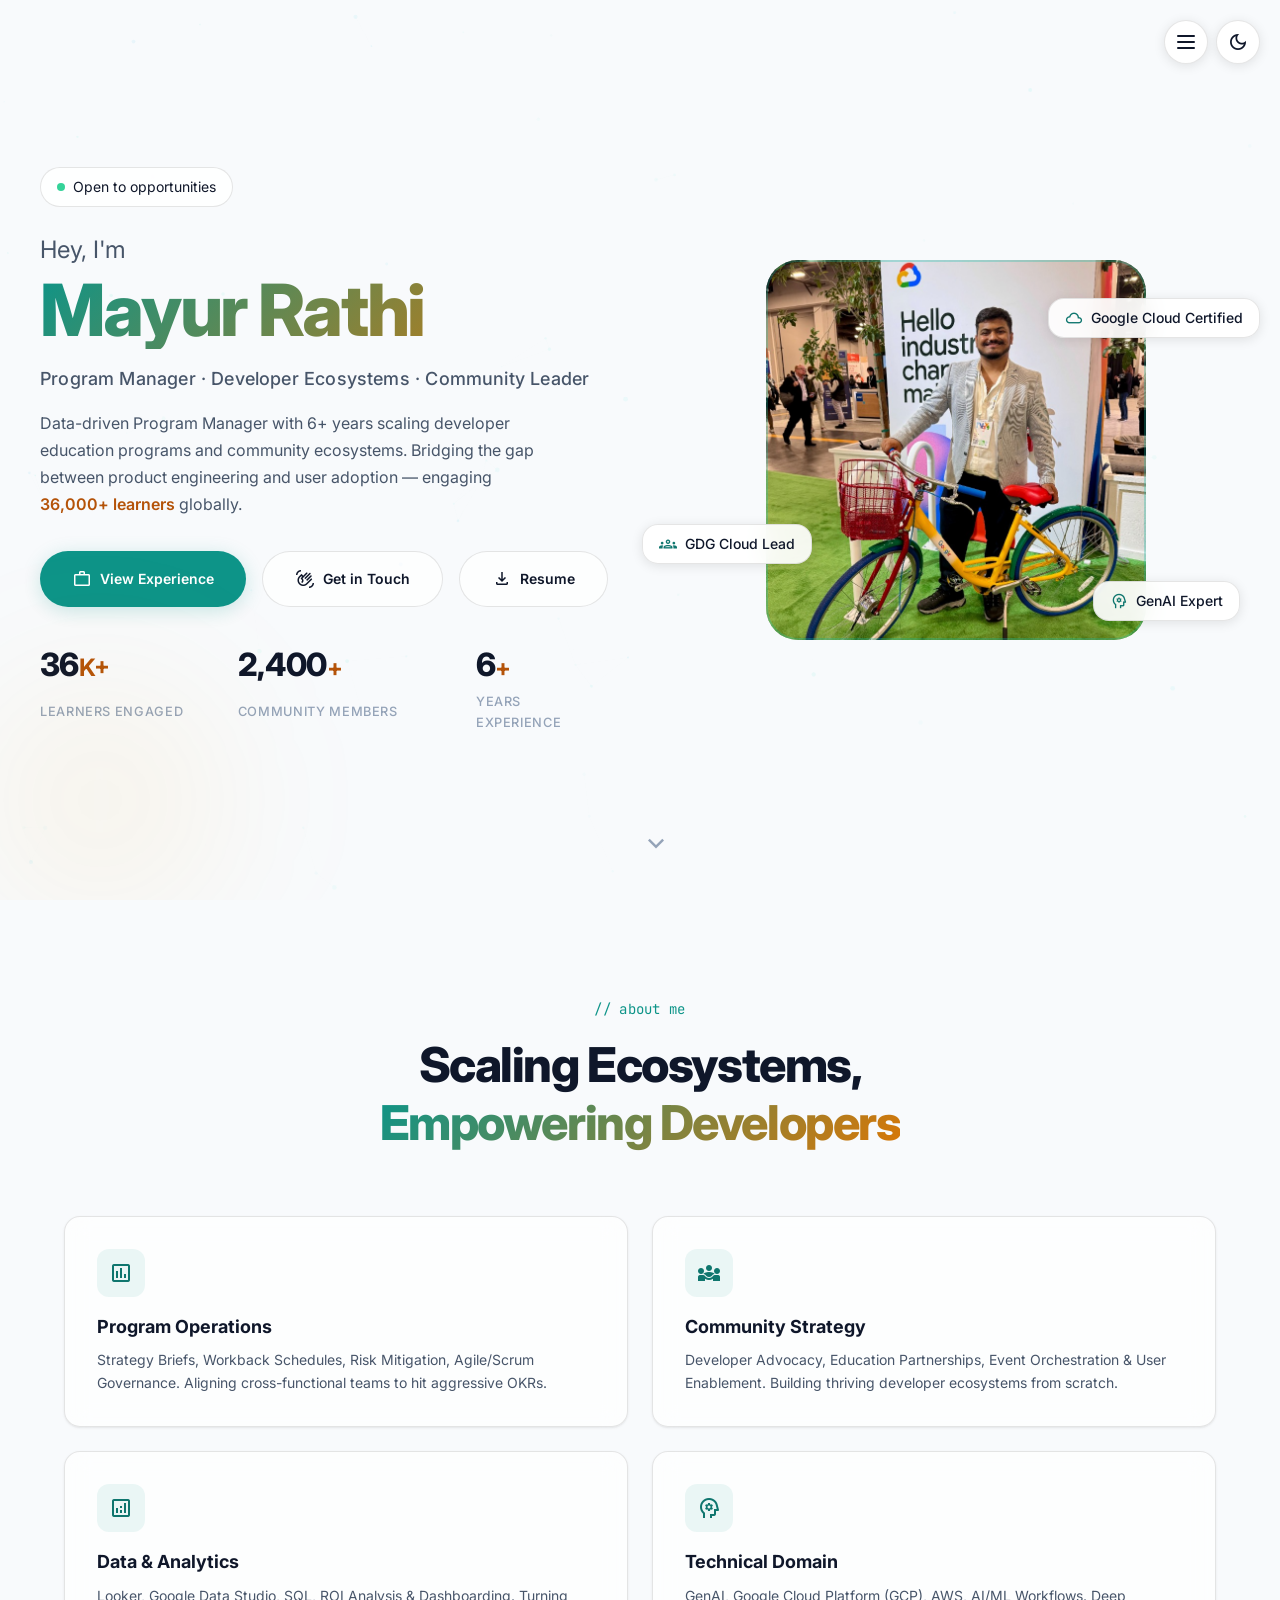
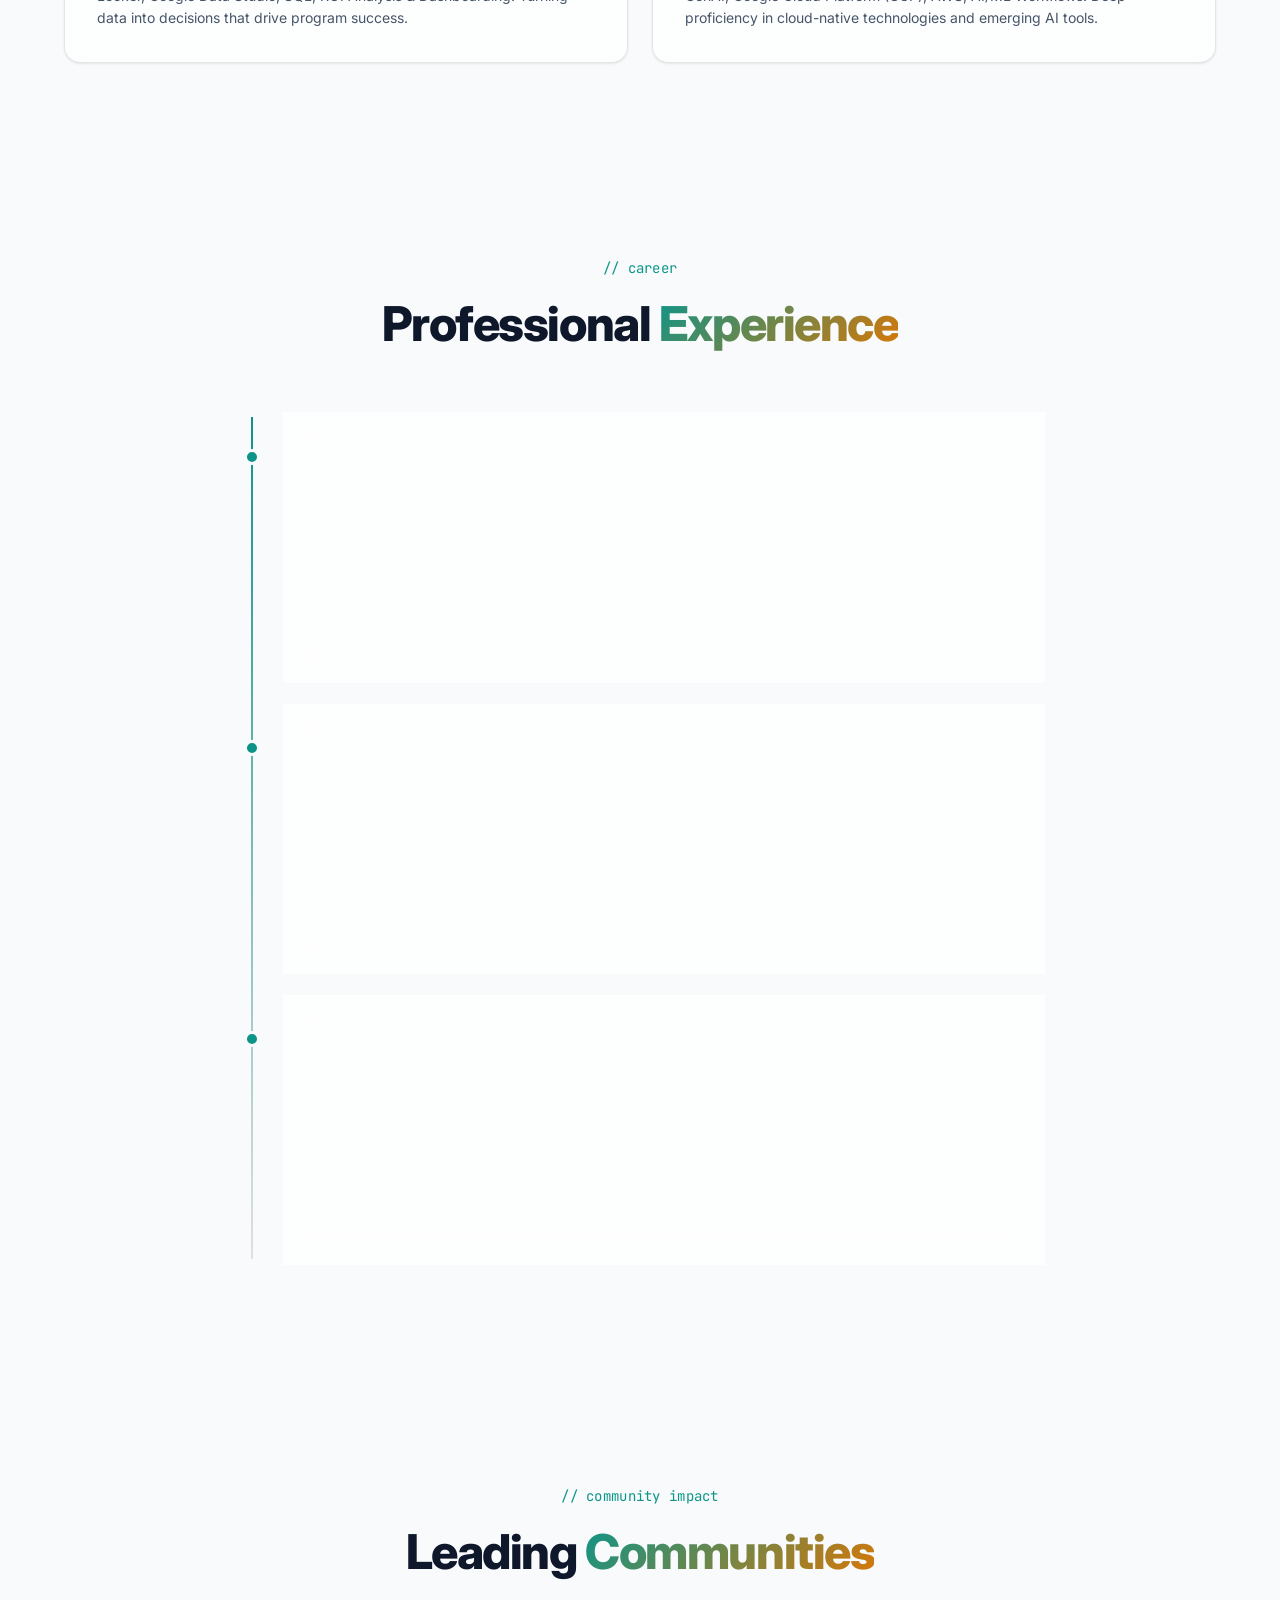
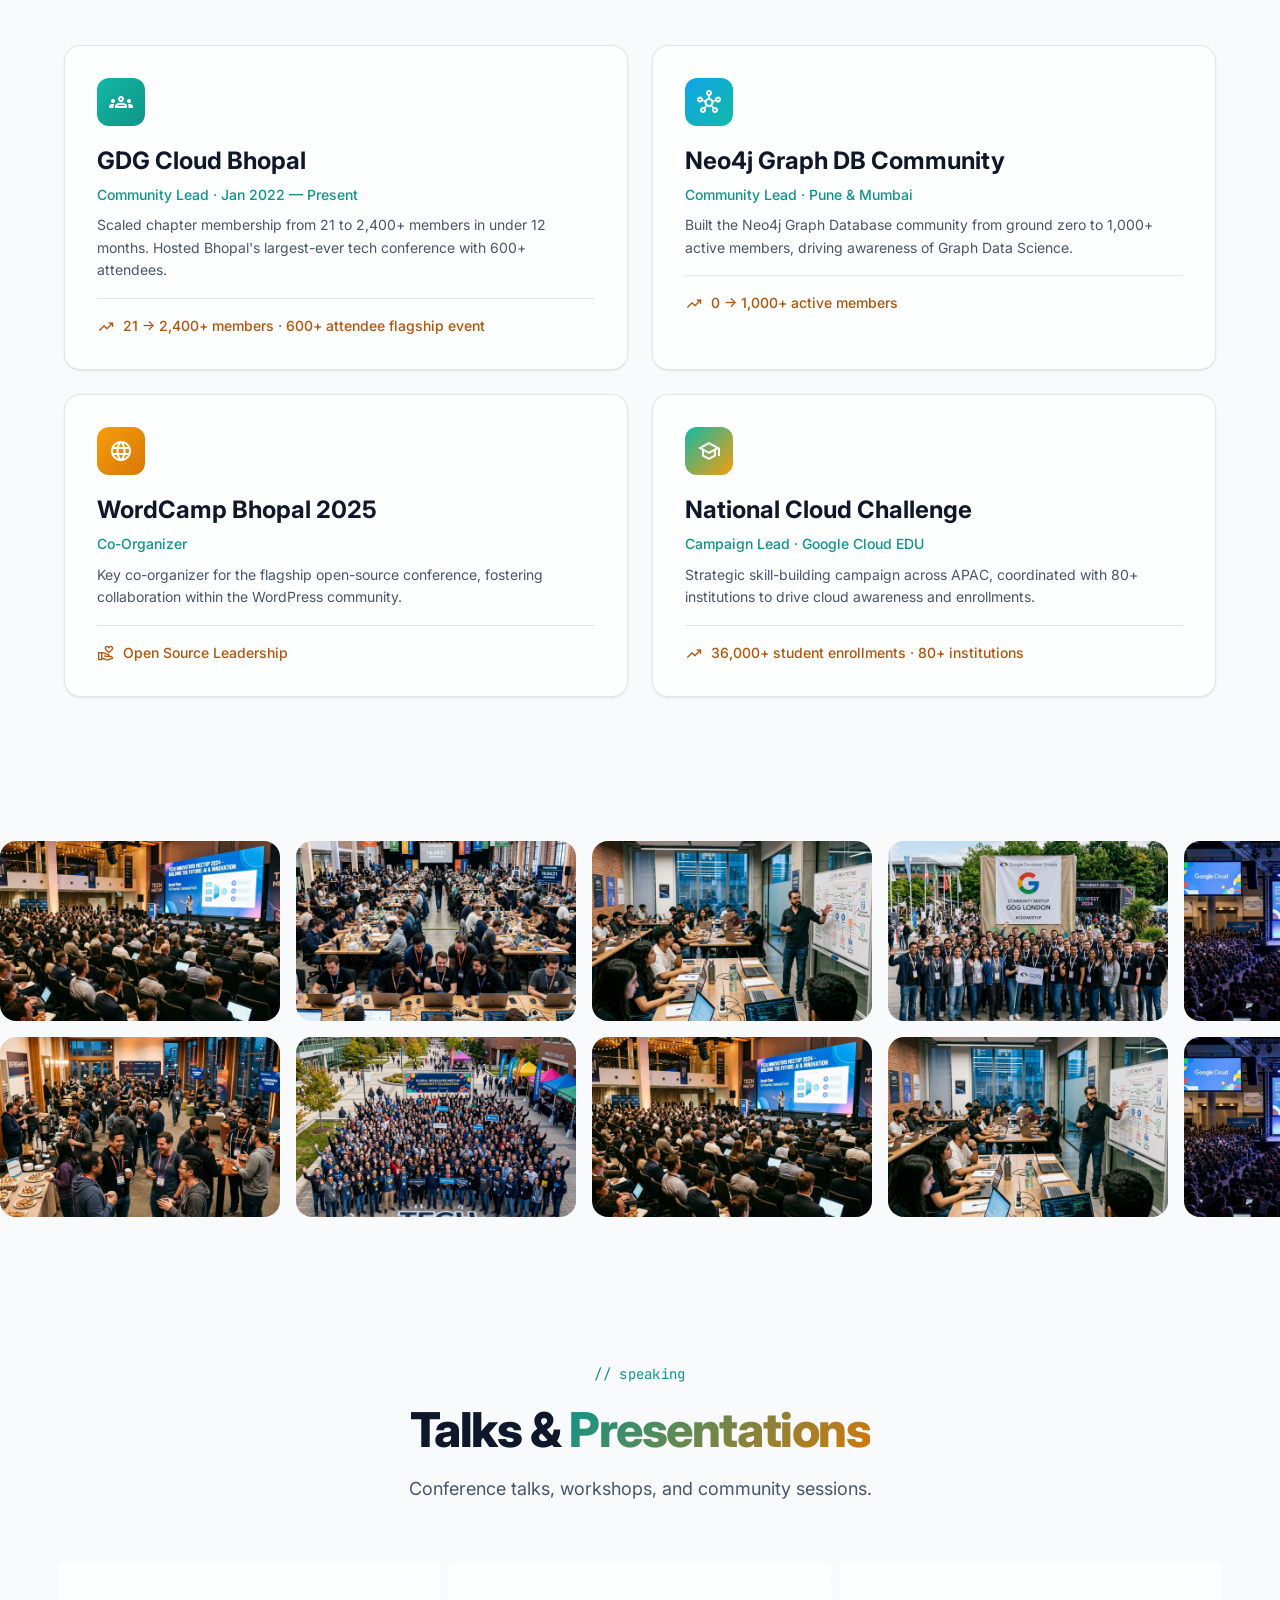
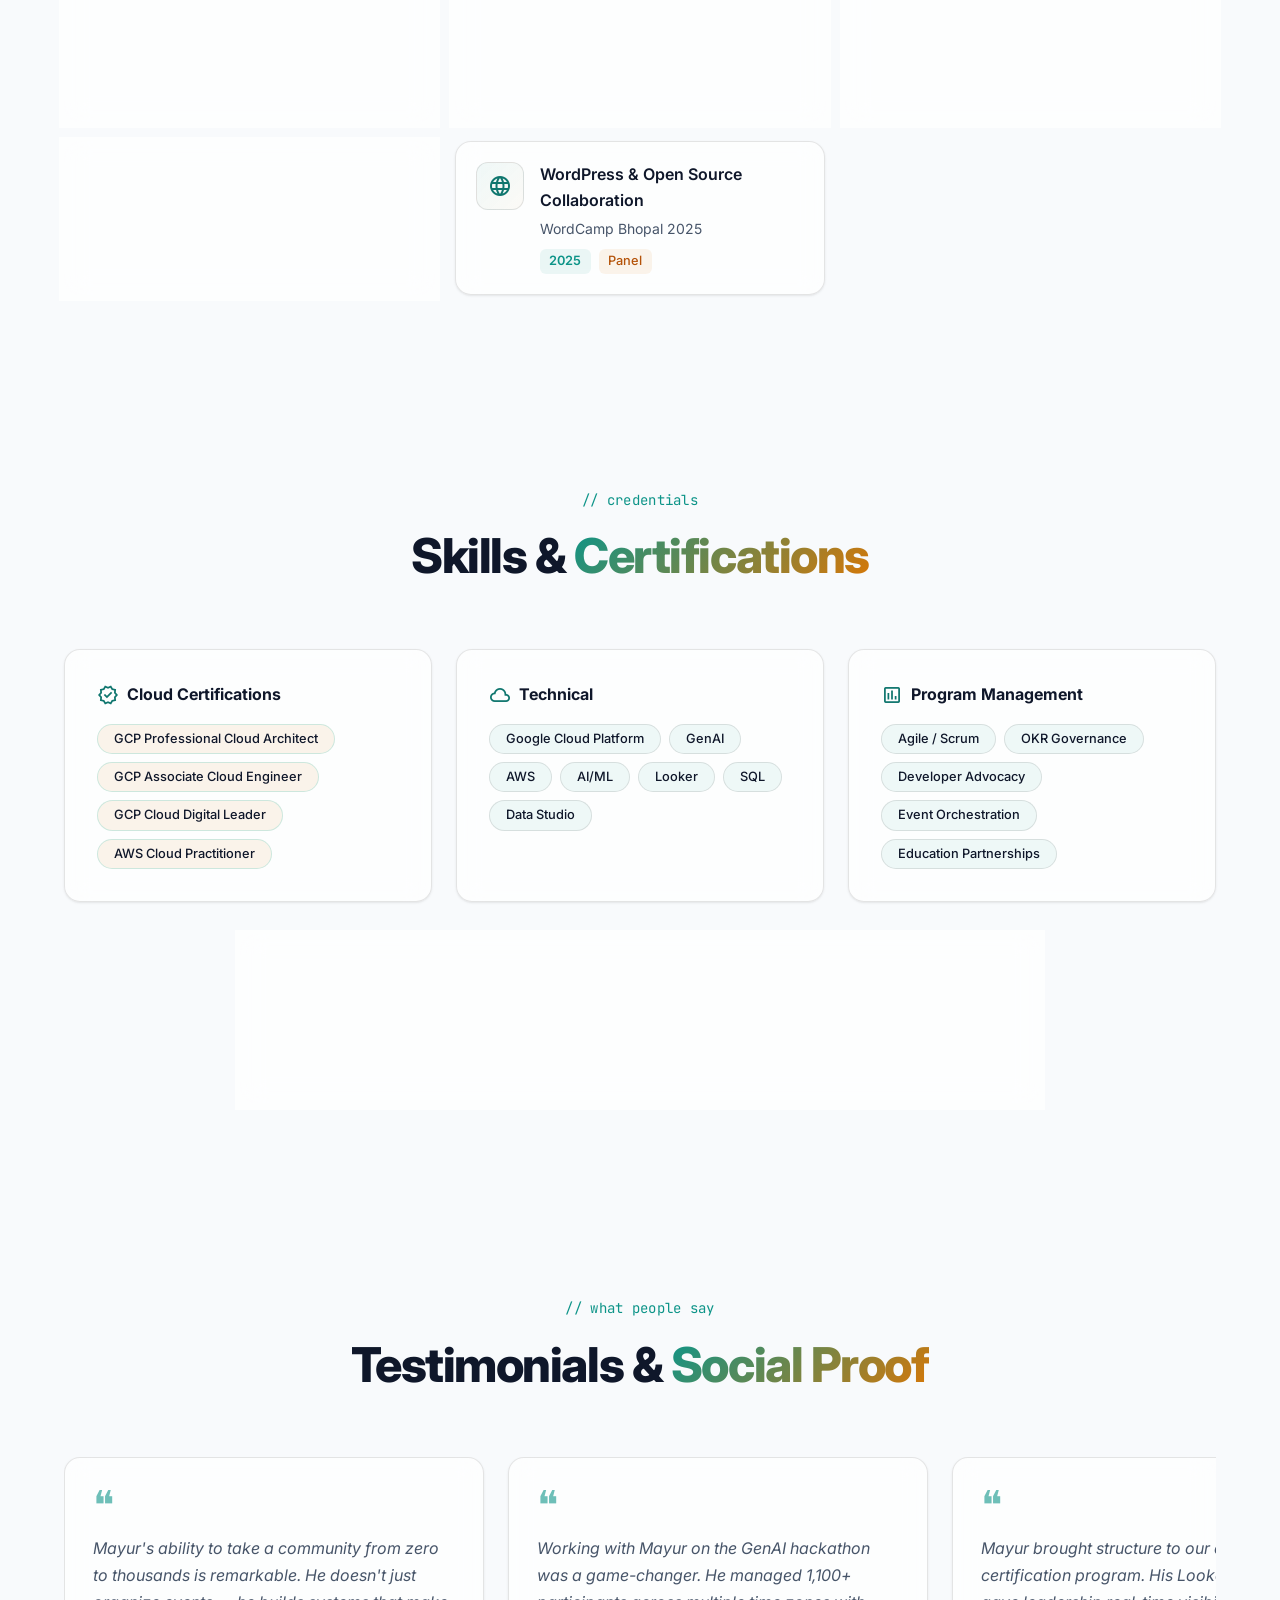
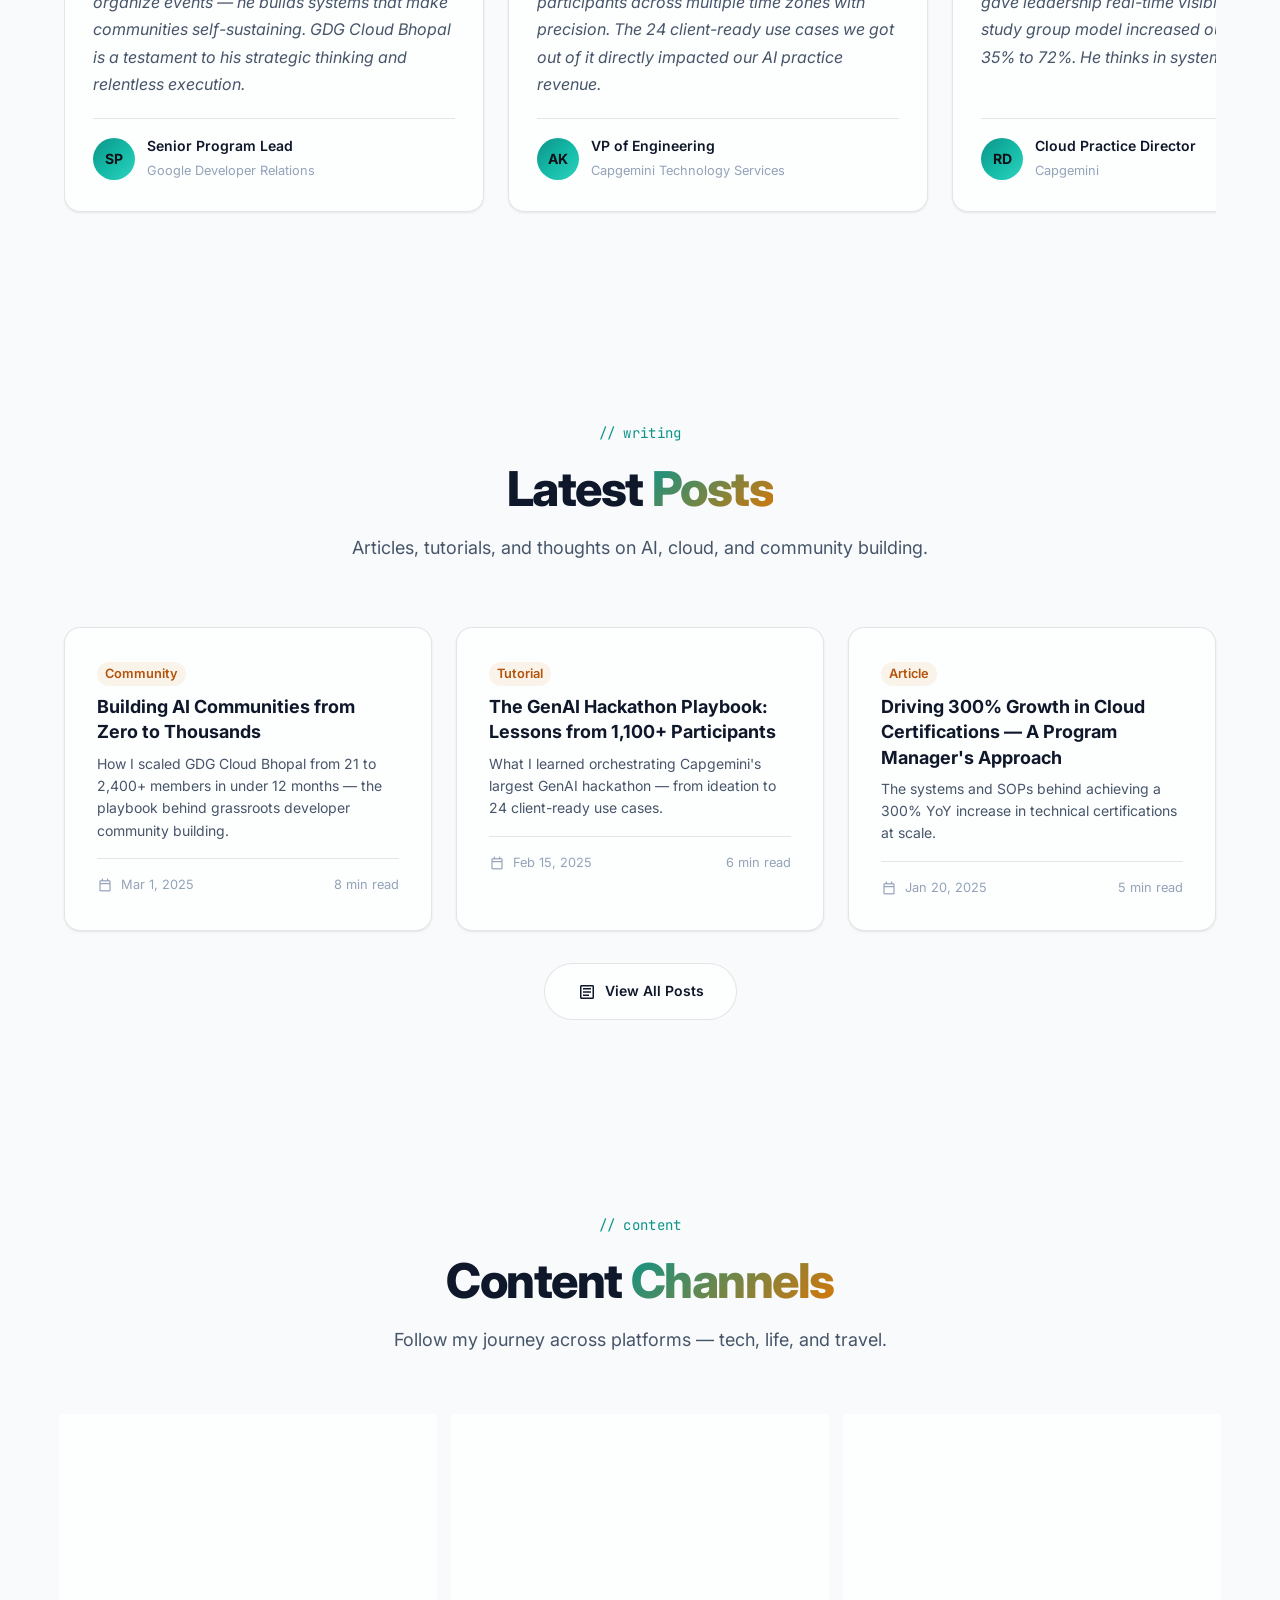
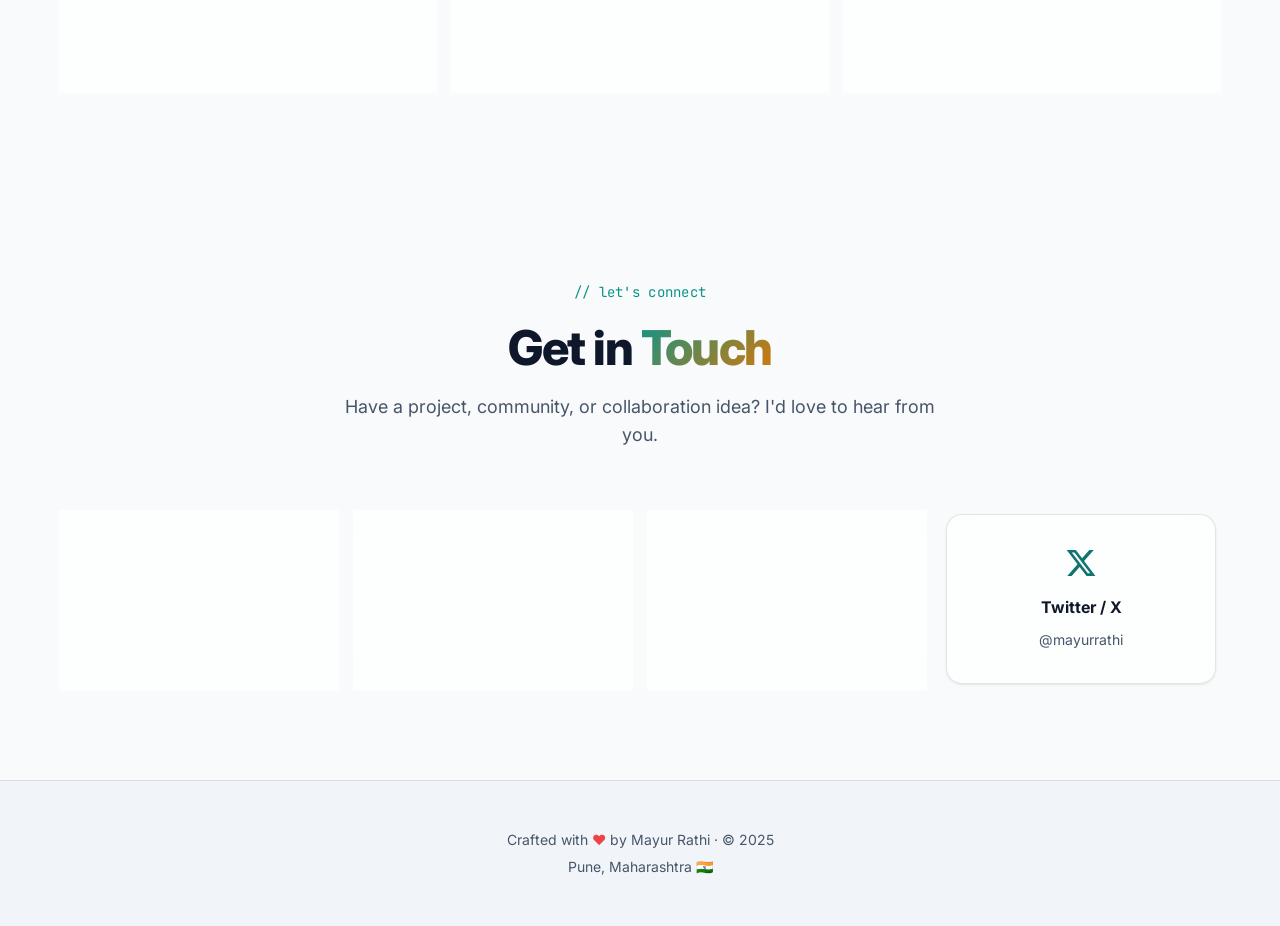
==== index.html @ 338884a5 "feat: Design audit — trim content, add image ribbon, simplify skills - Experience: verbose bullet li" ====
<!DOCTYPE html>
<html lang="en">

<head>
    <meta charset="UTF-8" />
    <meta name="viewport" content="width=device-width, initial-scale=1.0, viewport-fit=cover" />
    <title>Mayur Rathi — Program Manager · Developer Ecosystems · Community Leader</title>
    <meta name="description"
        content="Mayur Rathi — Program Manager with 6+ years scaling developer education programs & community ecosystems. 36,000+ learners engaged globally." />
    <meta name="author" content="Mayur Rathi" />

    <!-- Open Graph -->
    <meta property="og:type" content="website" />
    <meta property="og:title" content="Mayur Rathi — Program Manager · Developer Ecosystems · Community Leader" />
    <meta property="og:description"
        content="Data-driven Program Manager scaling developer education programs & community ecosystems. 36K+ learners engaged globally." />
    <meta property="og:image" content="https://mayur.bhopal.dev/assets/hero.jpg" />
    <meta property="og:url" content="https://mayur.bhopal.dev/" />

    <!-- Twitter Card -->
    <meta name="twitter:card" content="summary_large_image" />
    <meta name="twitter:title" content="Mayur Rathi — Program Manager · Community Leader" />
    <meta name="twitter:description"
        content="Scaling developer education programs & community ecosystems. 36K+ learners engaged globally." />
    <meta name="twitter:image" content="https://mayur.bhopal.dev/assets/hero.jpg" />

    <!-- PWA -->
    <meta name="theme-color" content="#14b8a6" />
    <meta name="mobile-web-app-capable" content="yes" />
    <meta name="apple-mobile-web-app-capable" content="yes" />
    <meta name="apple-mobile-web-app-status-bar-style" content="black-translucent" />

    <!-- Fonts -->
    <link rel="preconnect" href="https://fonts.googleapis.com" />
    <link rel="preconnect" href="https://fonts.gstatic.com" crossorigin />
    <link
        href="https://fonts.googleapis.com/css2?family=Inter:wght@300;400;500;600;700;800;900&family=JetBrains+Mono:wght@400;500&display=swap"
        rel="stylesheet" />
    <link href="https://fonts.googleapis.com/css2?family=Material+Symbols+Outlined:wght@400&display=swap"
        rel="stylesheet" />

    <link rel="icon" type="image/png" href="assets/favicon.png" />
    <link rel="apple-touch-icon" href="assets/favicon.png" />
    <link rel="stylesheet" href="styles.css" />
    <link rel="canonical" href="https://mayur.bhopal.dev/" />
    <meta name="last-modified" content="2025-03-05" />

    <!-- Structured Data: Person (Enhanced for E-E-A-T) -->
    <script type="application/ld+json">
    {
      "@context": "https://schema.org",
      "@type": "Person",
      "name": "Mayur Rathi",
      "url": "https://mayur.bhopal.dev",
      "image": "https://mayur.bhopal.dev/assets/hero.jpg",
      "email": "mayurrathicloud@gmail.com",
      "telephone": "+91-9669443169",
      "jobTitle": "AI Community Engineer",
      "description": "Data-driven Program Manager with over 6 years of experience scaling developer education programs and community ecosystems. Expert in Google Cloud Platform, GenAI technologies, and community building. Engaged 36,000+ learners globally.",
      "address": {
        "@type": "PostalAddress",
        "addressLocality": "Pune",
        "addressRegion": "Maharashtra",
        "addressCountry": "IN"
      },
      "worksFor": {
        "@type": "Organization",
        "name": "Quantiphi",
        "url": "https://quantiphi.com"
      },
      "alumniOf": [
        {
          "@type": "Organization",
          "name": "Capgemini"
        },
        {
          "@type": "Organization",
          "name": "Tudip Technologies"
        },
        {
          "@type": "EducationalOrganization",
          "name": "Rajiv Gandhi Proudyogiki Vishwavidyalaya"
        }
      ],
      "hasCredential": [
        {
          "@type": "EducationalOccupationalCredential",
          "name": "Google Cloud Professional Cloud Architect",
          "credentialCategory": "certification"
        },
        {
          "@type": "EducationalOccupationalCredential",
          "name": "Google Cloud Associate Cloud Engineer",
          "credentialCategory": "certification"
        },
        {
          "@type": "EducationalOccupationalCredential",
          "name": "Google Cloud Cloud Digital Leader",
          "credentialCategory": "certification"
        }
      ],
      "sameAs": [
        "https://github.com/mayurrathi",
        "https://linkedin.com/in/mayurrathi26",
        "https://twitter.com/mayurrathi",
        "https://www.instagram.com/mayur_lyf/",
        "https://www.youtube.com/@Mayur_LYF",
        "https://www.youtube.com/@techfiltered",
        "https://www.youtube.com/@Befikarraahi",
        "https://www.instagram.com/befikarraahi/"
      ],
      "knowsAbout": [
        "Program Management",
        "Developer Ecosystems",
        "Google Cloud Platform",
        "Generative AI",
        "Community Building",
        "Looker",
        "Cloud Certifications",
        "Neo4j",
        "Event Orchestration"
      ]
    }
    </script>

    <!-- Structured Data: WebSite with SearchAction -->
    <script type="application/ld+json">
    {
      "@context": "https://schema.org",
      "@type": "WebSite",
      "name": "Mayur Rathi — Portfolio & Blog",
      "url": "https://mayur.bhopal.dev",
      "description": "Portfolio and blog of Mayur Rathi, a Program Manager specializing in developer ecosystems, cloud certifications, and community building.",
      "author": {
        "@type": "Person",
        "name": "Mayur Rathi"
      },
      "potentialAction": {
        "@type": "SearchAction",
        "target": "https://mayur.bhopal.dev/blog/?q={search_term_string}",
        "query-input": "required name=search_term_string"
      }
    }
    </script>

    <!-- Structured Data: FAQPage targeting People Also Ask -->
    <script type="application/ld+json">
    {
      "@context": "https://schema.org",
      "@type": "FAQPage",
      "mainEntity": [
        {
          "@type": "Question",
          "name": "Who is Mayur Rathi?",
          "acceptedAnswer": {
            "@type": "Answer",
            "text": "Mayur Rathi is a Program Manager and AI Community Engineer based in Pune, India, with over 6 years of experience scaling developer education programs and community ecosystems. He has engaged 36,000+ learners globally through initiatives at Quantiphi, Capgemini, and Tudip Technologies. He is Google Cloud certified and leads GDG Cloud Bhopal."
          }
        },
        {
          "@type": "Question",
          "name": "What is GDG Cloud Bhopal?",
          "acceptedAnswer": {
            "@type": "Answer",
            "text": "GDG Cloud Bhopal is a Google Developer Group chapter founded by Mayur Rathi in 2022 focused on cloud computing and AI technologies. Under his leadership, the community grew from 21 to over 2,400 members, hosting weekly workshops, monthly showcases, and quarterly conferences including a 600-person flagship tech event."
          }
        },
        {
          "@type": "Question",
          "name": "How to build a developer community from scratch?",
          "acceptedAnswer": {
            "@type": "Answer",
            "text": "To build a developer community from scratch: 1) Start with a clear mission and strategy document, not just events. 2) Build a content ladder with foundation workshops, advanced showcases, and flagship events. 3) Track return rate (not total signups) as your key metric. 4) Maintain a consistent weekly cadence to build habit and trust. 5) Empower members to become leaders and speakers. Mayur Rathi used this approach to grow GDG Cloud Bhopal from 21 to 2,400+ members."
          }
        },
        {
          "@type": "Question",
          "name": "What certifications does Mayur Rathi hold?",
          "acceptedAnswer": {
            "@type": "Answer",
            "text": "Mayur Rathi holds multiple Google Cloud certifications including Professional Cloud Architect, Associate Cloud Engineer, and Cloud Digital Leader. He also holds certifications in Looker, Google Data Studio, and has completed specialized programs in Generative AI and Prompt Engineering."
          }
        },
        {
          "@type": "Question",
          "name": "How to scale cloud certification programs at enterprise level?",
          "acceptedAnswer": {
            "@type": "Answer",
            "text": "To scale enterprise cloud certifications: 1) Create standardized study plans with weekly milestones for each certification path. 2) Build real-time tracking dashboards with Looker for leadership visibility. 3) Tie certifications to project staffing and career incentives. 4) Launch peer-led community prep sessions instead of top-down training. Mayur Rathi used this system at Capgemini to achieve 300% YoY growth in certifications, improving completion rates from 35% to 72%."
          }
        }
      ]
    }
    </script>

    <!-- Noscript fallback for bots that cannot execute JavaScript -->
    <noscript>
        <style>
            .noscript-content {
                padding: 40px 20px;
                max-width: 800px;
                margin: 0 auto;
                font-family: system-ui, sans-serif;
                color: #e2e8f0;
                background: #0d1117;
            }
        </style>
        <div class="noscript-content">
            <h1>Mayur Rathi — Program Manager · Developer Ecosystems · Community Leader</h1>
            <p>Data-driven Program Manager with over 6 years of experience scaling developer education programs and
                community ecosystems. Expert in bridging the gap between product engineering and user adoption,
                delivering initiatives that engaged 36,000+ learners globally. Currently working as AI Community
                Engineer at Quantiphi.</p>
            <h2>Experience</h2>
            <p>AI Community Engineer at Quantiphi (2025–Present). Previously: Program Manager at Capgemini (2021–2024)
                driving cloud certification programs with 300% YoY growth. EDU Lead at Tudip Technologies (2019–2021)
                managing Google Cloud education programs across APAC.</p>
            <h2>Community Leadership</h2>
            <p>Founded GDG Cloud Bhopal in 2022, growing the chapter from 21 to 2,400+ members. Organized a 600-person
                flagship tech conference. Built Neo4j Graph Database communities in Pune and Mumbai with 1,000+ members.
                Orchestrated a GenAI hackathon at Capgemini with 1,100+ participants producing 24 client-ready use
                cases.</p>
            <h2>Certifications</h2>
            <p>Google Cloud Professional Cloud Architect, Associate Cloud Engineer, Cloud Digital Leader. Specialized in
                Looker, Data Studio, and Generative AI.</p>
            <h2>Contact</h2>
            <p>Email: mayurrathicloud@gmail.com | LinkedIn: linkedin.com/in/mayurrathi26 | GitHub: github.com/mayurrathi
            </p>
        </div>
    </noscript>
</head>

<body>
    <!-- Dark/Light Mode Toggle -->
    <button class="theme-toggle" id="theme-toggle" title="Toggle dark/light mode" aria-label="Toggle theme">
        <span class="material-symbols-outlined" id="theme-icon">light_mode</span>
    </button>

    <!-- Animated Background Canvas -->
    <canvas id="bg-canvas"></canvas>

    <!-- Hamburger Menu Button (floating, top-right) -->
    <button class="hamburger" id="hamburger" aria-label="Open menu">
        <span></span>
        <span></span>
        <span></span>
    </button>

    <!-- Overlay Menu -->
    <div class="overlay-menu" id="overlay-menu">
        <div class="overlay-menu-inner">
            <a href="#about" class="overlay-link">About</a>
            <a href="#experience" class="overlay-link">Experience</a>
            <a href="#community" class="overlay-link">Community</a>
            <a href="#talks" class="overlay-link">Talks</a>
            <a href="#skills" class="overlay-link">Skills</a>
            <a href="#channels" class="overlay-link">Channels</a>
            <a href="blog/" class="overlay-link">Blog</a>
            <a href="#contact" class="overlay-link overlay-cta">Contact</a>
        </div>
    </div>

    <!-- Floating Navigation (appears on scroll) -->
    <nav class="floating-nav" id="floating-nav">
        <div class="nav-inner">
            <a href="#hero" class="nav-link active" data-section="hero">
                <span class="material-symbols-outlined">home</span>
                <span class="nav-label">Home</span>
            </a>
            <a href="#about" class="nav-link" data-section="about">
                <span class="material-symbols-outlined">person</span>
                <span class="nav-label">About</span>
            </a>
            <a href="#experience" class="nav-link" data-section="experience">
                <span class="material-symbols-outlined">work</span>
                <span class="nav-label">Experience</span>
            </a>
            <a href="#community" class="nav-link" data-section="community">
                <span class="material-symbols-outlined">groups</span>
                <span class="nav-label">Community</span>
            </a>
            <a href="#talks" class="nav-link" data-section="talks">
                <span class="material-symbols-outlined">mic</span>
                <span class="nav-label">Talks</span>
            </a>
            <a href="#skills" class="nav-link" data-section="skills">
                <span class="material-symbols-outlined">code</span>
                <span class="nav-label">Skills</span>
            </a>
            <a href="#channels" class="nav-link" data-section="channels">
                <span class="material-symbols-outlined">play_circle</span>
                <span class="nav-label">Channels</span>
            </a>
            <a href="#contact" class="nav-link" data-section="contact">
                <span class="material-symbols-outlined">mail</span>
                <span class="nav-label">Contact</span>
            </a>
        </div>
    </nav>

    <main>
        <!-- ═══════════════ HERO SECTION ═══════════════ -->
        <section id="hero" class="hero-section">
            <div class="hero-content">
                <div class="hero-text">
                    <div class="hero-badge animate-in">
                        <span class="badge-dot"></span>
                        Open to opportunities
                    </div>
                    <h1 class="hero-title animate-in">
                        <span class="greeting">Hey, I'm</span>
                        <span class="name-gradient">Mayur Rathi</span>
                    </h1>
                    <p class="hero-subtitle animate-in">
                        Program Manager · Developer Ecosystems · Community Leader
                    </p>
                    <p class="hero-description animate-in">
                        Data-driven Program Manager with 6+ years scaling developer education programs and
                        community ecosystems. Bridging the gap between product engineering and user adoption —
                        engaging <strong>36,000+ learners</strong> globally.
                    </p>
                    <div class="hero-cta animate-in">
                        <a href="#experience" class="btn btn-primary">
                            <span class="material-symbols-outlined">work</span>
                            View Experience
                        </a>
                        <a href="#contact" class="btn btn-secondary">
                            <span class="material-symbols-outlined">waving_hand</span>
                            Get in Touch
                        </a>
                        <a href="assets/Mayur_Rathi_Resume.pdf" download class="btn btn-secondary" id="resume-download">
                            <span class="material-symbols-outlined">download</span>
                            Resume
                        </a>
                    </div>
                    <div class="hero-stats animate-in">
                        <div class="stat">
                            <span class="stat-number" data-count="36">0</span><span class="stat-suffix">K+</span>
                            <span class="stat-label">Learners Engaged</span>
                        </div>
                        <div class="stat">
                            <span class="stat-number" data-count="2400">0</span><span class="stat-suffix">+</span>
                            <span class="stat-label">Community Members</span>
                        </div>
                        <div class="stat">
                            <span class="stat-number" data-count="6">0</span><span class="stat-suffix">+</span>
                            <span class="stat-label">Years Experience</span>
                        </div>
                    </div>
                </div>
                <div class="hero-image animate-in">
                    <div class="image-wrapper">
                        <div class="image-glow"></div>
                        <img src="assets/hero.jpg" alt="Mayur Rathi at Google Cloud Next event" loading="eager" />
                        <div class="image-border"></div>
                    </div>
                    <div class="floating-card card-1">
                        <span class="material-symbols-outlined">cloud</span>
                        Google Cloud Certified
                    </div>
                    <div class="floating-card card-2">
                        <span class="material-symbols-outlined">groups</span>
                        GDG Cloud Lead
                    </div>
                    <div class="floating-card card-3">
                        <span class="material-symbols-outlined">psychology</span>
                        GenAI Expert
                    </div>
                </div>
            </div>
            <div class="scroll-indicator animate-in">
                <span class="material-symbols-outlined">expand_more</span>
            </div>
        </section>

        <!-- ═══════════════ ABOUT SECTION ═══════════════ -->
        <section id="about" class="section about-section">
            <div class="container">
                <div class="section-header">
                    <span class="section-tag">// about me</span>
                    <h2 class="section-title">Scaling Ecosystems,<br /><span class="highlight">Empowering
                            Developers</span></h2>
                </div>
                <div class="about-grid">
                    <div class="about-card glass-card animate-in">
                        <div class="about-icon">
                            <span class="material-symbols-outlined">assessment</span>
                        </div>
                        <h3>Program Operations</h3>
                        <p>Strategy Briefs, Workback Schedules, Risk Mitigation, Agile/Scrum Governance. Aligning
                            cross-functional teams to hit aggressive OKRs.</p>
                    </div>
                    <div class="about-card glass-card animate-in">
                        <div class="about-icon">
                            <span class="material-symbols-outlined">diversity_3</span>
                        </div>
                        <h3>Community Strategy</h3>
                        <p>Developer Advocacy, Education Partnerships, Event Orchestration & User Enablement. Building
                            thriving developer ecosystems from scratch.</p>
                    </div>
                    <div class="about-card glass-card animate-in">
                        <div class="about-icon">
                            <span class="material-symbols-outlined">analytics</span>
                        </div>
                        <h3>Data & Analytics</h3>
                        <p>Looker, Google Data Studio, SQL, ROI Analysis & Dashboarding. Turning data into decisions
                            that drive program success.</p>
                    </div>
                    <div class="about-card glass-card animate-in">
                        <div class="about-icon">
                            <span class="material-symbols-outlined">psychology</span>
                        </div>
                        <h3>Technical Domain</h3>
                        <p>GenAI, Google Cloud Platform (GCP), AWS, AI/ML Workflows. Deep proficiency in cloud-native
                            technologies and emerging AI tools.</p>
                    </div>
                </div>
            </div>
        </section>

        <!-- ═══════════════ EXPERIENCE SECTION ═══════════════ -->
        <section id="experience" class="section experience-section">
            <div class="container">
                <div class="section-header">
                    <span class="section-tag">// career</span>
                    <h2 class="section-title">Professional <span class="highlight">Experience</span></h2>
                </div>
                <div class="timeline">
                    <div class="timeline-item animate-in">
                        <div class="timeline-dot pulse"></div>
                        <div class="timeline-card glass-card">
                            <div class="timeline-date">Dec 2025 — Present</div>
                            <h3>AI Community Engineer</h3>
                            <h4 class="company">Quantiphi Analytics</h4>
                            <p class="timeline-summary">Designing AI community strategy and driving GenAI adoption
                                through technical workshops and developer enablement programs.</p>
                            <div class="timeline-tags">
                                <span>GenAI</span>
                                <span>Community</span>
                                <span>Strategy</span>
                            </div>
                        </div>
                    </div>
                    <div class="timeline-item animate-in">
                        <div class="timeline-dot"></div>
                        <div class="timeline-card glass-card">
                            <div class="timeline-date">Jul 2021 — Nov 2025</div>
                            <h3>Senior Certification & Community Program Manager</h3>
                            <h4 class="company">Capgemini Technology Services</h4>
                            <p class="timeline-summary">Led certification programs achieving <strong>300% YoY
                                    growth</strong>. Orchestrated a <strong>1,100+ participant</strong> GenAI hackathon
                                delivering 24 client-ready use cases. Revitalized a 3,000+ member developer community.
                            </p>
                            <div class="timeline-tags">
                                <span>Certifications</span>
                                <span>GenAI</span>
                                <span>Looker</span>
                                <span>Hackathons</span>
                            </div>
                        </div>
                    </div>
                    <div class="timeline-item animate-in">
                        <div class="timeline-dot"></div>
                        <div class="timeline-card glass-card">
                            <div class="timeline-date">Jul 2019 — Jul 2021</div>
                            <h3>Cloud Community Program Manager</h3>
                            <h4 class="company">Tudip Technologies (EDU Lead for Google Client)</h4>
                            <p class="timeline-summary">Launched National Cloud Challenge with <strong>36,000+
                                    enrollments</strong> across APAC. Trained 1,500+ students across 20+ campuses in
                                hands-on cloud programs.</p>
                            <div class="timeline-tags">
                                <span>Google Cloud</span>
                                <span>Education</span>
                                <span>APAC</span>
                            </div>
                        </div>
                    </div>
                </div>
            </div>
        </section>

        <!-- ═══════════════ COMMUNITY SECTION ═══════════════ -->
        <section id="community" class="section community-section">
            <div class="container">
                <div class="section-header">
                    <span class="section-tag">// community impact</span>
                    <h2 class="section-title">Leading <span class="highlight">Communities</span></h2>
                </div>
                <div class="projects-grid">
                    <div class="project-card glass-card animate-in" id="community-1">
                        <div class="project-header">
                            <div class="project-icon" style="background: linear-gradient(135deg, #14b8a6, #0d9488);">
                                <span class="material-symbols-outlined">groups</span>
                            </div>
                        </div>
                        <h3 class="project-title">GDG Cloud Bhopal</h3>
                        <h4 class="project-role">Community Lead · Jan 2022 — Present</h4>
                        <p class="project-desc">Scaled chapter membership from 21 to 2,400+ members in under 12 months.
                            Hosted Bhopal's largest-ever tech conference with 600+ attendees.</p>
                        <div class="project-impact">
                            <span class="material-symbols-outlined">trending_up</span>
                            21 → 2,400+ members · 600+ attendee flagship event
                        </div>
                    </div>

                    <div class="project-card glass-card animate-in" id="community-2">
                        <div class="project-header">
                            <div class="project-icon" style="background: linear-gradient(135deg, #0ea5e9, #14b8a6);">
                                <span class="material-symbols-outlined">hub</span>
                            </div>
                        </div>
                        <h3 class="project-title">Neo4j Graph DB Community</h3>
                        <h4 class="project-role">Community Lead · Pune & Mumbai</h4>
                        <p class="project-desc">Built the Neo4j Graph Database community from ground zero to 1,000+
                            active members, driving awareness of Graph Data Science.</p>
                        <div class="project-impact">
                            <span class="material-symbols-outlined">trending_up</span>
                            0 → 1,000+ active members
                        </div>
                    </div>

                    <div class="project-card glass-card animate-in" id="community-3">
                        <div class="project-header">
                            <div class="project-icon" style="background: linear-gradient(135deg, #f59e0b, #d97706);">
                                <span class="material-symbols-outlined">language</span>
                            </div>
                        </div>
                        <h3 class="project-title">WordCamp Bhopal 2025</h3>
                        <h4 class="project-role">Co-Organizer</h4>
                        <p class="project-desc">Key co-organizer for the flagship open-source conference, fostering
                            collaboration within the WordPress community.</p>
                        <div class="project-impact">
                            <span class="material-symbols-outlined">volunteer_activism</span>
                            Open Source Leadership
                        </div>
                    </div>

                    <div class="project-card glass-card animate-in" id="community-4">
                        <div class="project-header">
                            <div class="project-icon" style="background: linear-gradient(135deg, #14b8a6, #f59e0b);">
                                <span class="material-symbols-outlined">school</span>
                            </div>
                        </div>
                        <h3 class="project-title">National Cloud Challenge</h3>
                        <h4 class="project-role">Campaign Lead · Google Cloud EDU</h4>
                        <p class="project-desc">Strategic skill-building campaign across APAC, coordinated with 80+
                            institutions to drive cloud awareness and enrollments.</p>
                        <div class="project-impact">
                            <span class="material-symbols-outlined">trending_up</span>
                            36,000+ student enrollments · 80+ institutions
                        </div>
                    </div>
                </div>
            </div>
        </section>

        <!-- ═══════════════ IMAGE RIBBON ═══════════════ -->
        <div class="image-ribbon-section">
            <div class="ribbon-track">
                <div class="ribbon-row">
                    <div class="ribbon-img"><img src="assets/ribbon/ribbon-1.jpg" alt="Community event"
                            loading="lazy" /></div>
                    <div class="ribbon-img"><img src="assets/ribbon/ribbon-2.jpg" alt="Tech conference"
                            loading="lazy" /></div>
                    <div class="ribbon-img"><img src="assets/ribbon/ribbon-3.jpg" alt="Workshop session"
                            loading="lazy" /></div>
                    <div class="ribbon-img"><img src="assets/ribbon/ribbon-4.jpg" alt="GDG Cloud meetup"
                            loading="lazy" /></div>
                    <div class="ribbon-img"><img src="assets/ribbon/ribbon-5.jpg" alt="Hackathon" loading="lazy" />
                    </div>
                    <div class="ribbon-img"><img src="assets/ribbon/ribbon-6.jpg" alt="Speaker stage" loading="lazy" />
                    </div>
                    <!-- Duplicate for seamless loop -->
                    <div class="ribbon-img"><img src="assets/ribbon/ribbon-1.jpg" alt="Community event"
                            loading="lazy" /></div>
                    <div class="ribbon-img"><img src="assets/ribbon/ribbon-2.jpg" alt="Tech conference"
                            loading="lazy" /></div>
                    <div class="ribbon-img"><img src="assets/ribbon/ribbon-3.jpg" alt="Workshop session"
                            loading="lazy" /></div>
                    <div class="ribbon-img"><img src="assets/ribbon/ribbon-4.jpg" alt="GDG Cloud meetup"
                            loading="lazy" /></div>
                    <div class="ribbon-img"><img src="assets/ribbon/ribbon-5.jpg" alt="Hackathon" loading="lazy" />
                    </div>
                    <div class="ribbon-img"><img src="assets/ribbon/ribbon-6.jpg" alt="Speaker stage" loading="lazy" />
                    </div>
                </div>
                <div class="ribbon-row ribbon-reverse">
                    <div class="ribbon-img"><img src="assets/ribbon/ribbon-7.jpg" alt="Panel discussion"
                            loading="lazy" /></div>
                    <div class="ribbon-img"><img src="assets/ribbon/ribbon-8.jpg" alt="Community group photo"
                            loading="lazy" /></div>
                    <div class="ribbon-img"><img src="assets/ribbon/ribbon-1.jpg" alt="Community event"
                            loading="lazy" /></div>
                    <div class="ribbon-img"><img src="assets/ribbon/ribbon-3.jpg" alt="Workshop session"
                            loading="lazy" /></div>
                    <div class="ribbon-img"><img src="assets/ribbon/ribbon-5.jpg" alt="Hackathon" loading="lazy" />
                    </div>
                    <div class="ribbon-img"><img src="assets/ribbon/ribbon-4.jpg" alt="GDG Cloud meetup"
                            loading="lazy" /></div>
                    <!-- Duplicate for seamless loop -->
                    <div class="ribbon-img"><img src="assets/ribbon/ribbon-7.jpg" alt="Panel discussion"
                            loading="lazy" /></div>
                    <div class="ribbon-img"><img src="assets/ribbon/ribbon-8.jpg" alt="Community group photo"
                            loading="lazy" /></div>
                    <div class="ribbon-img"><img src="assets/ribbon/ribbon-1.jpg" alt="Community event"
                            loading="lazy" /></div>
                    <div class="ribbon-img"><img src="assets/ribbon/ribbon-3.jpg" alt="Workshop session"
                            loading="lazy" /></div>
                    <div class="ribbon-img"><img src="assets/ribbon/ribbon-5.jpg" alt="Hackathon" loading="lazy" />
                    </div>
                    <div class="ribbon-img"><img src="assets/ribbon/ribbon-4.jpg" alt="GDG Cloud meetup"
                            loading="lazy" /></div>
                </div>
            </div>
        </div>

        <!-- ═══════════════ TALKS & SPEAKING ═══════════════ -->
        <section id="talks" class="section talks-section">
            <div class="container">
                <div class="section-header">
                    <span class="section-tag">// speaking</span>
                    <h2 class="section-title">Talks & <span class="highlight">Presentations</span></h2>
                    <p class="section-subtitle">Conference talks, workshops, and community sessions.</p>
                </div>
                <div class="talks-grid">
                    <div class="talk-card glass-card animate-in">
                        <div class="talk-icon">
                            <span class="material-symbols-outlined">smart_toy</span>
                        </div>
                        <div class="talk-info">
                            <h3>GenAI Hackathon Orchestration</h3>
                            <p class="talk-event">Capgemini Internal Summit</p>
                            <div class="talk-meta">
                                <span class="talk-year">2023</span>
                                <span class="talk-type">Keynote</span>
                            </div>
                        </div>
                    </div>
                    <div class="talk-card glass-card animate-in">
                        <div class="talk-icon">
                            <span class="material-symbols-outlined">groups</span>
                        </div>
                        <div class="talk-info">
                            <h3>Building Developer Communities from Zero</h3>
                            <p class="talk-event">GDG Cloud Bhopal</p>
                            <div class="talk-meta">
                                <span class="talk-year">2022–24</span>
                                <span class="talk-type">Workshop Series</span>
                            </div>
                        </div>
                    </div>
                    <div class="talk-card glass-card animate-in">
                        <div class="talk-icon">
                            <span class="material-symbols-outlined">verified</span>
                        </div>
                        <div class="talk-info">
                            <h3>Cloud Certification Strategy at Scale</h3>
                            <p class="talk-event">Google Cloud Community Day</p>
                            <div class="talk-meta">
                                <span class="talk-year">2023</span>
                                <span class="talk-type">Talk</span>
                            </div>
                        </div>
                    </div>
                    <div class="talk-card glass-card animate-in">
                        <div class="talk-icon">
                            <span class="material-symbols-outlined">hub</span>
                        </div>
                        <div class="talk-info">
                            <h3>Intro to Graph Databases & Knowledge Graphs</h3>
                            <p class="talk-event">Neo4j Community Meetup · Pune</p>
                            <div class="talk-meta">
                                <span class="talk-year">2024</span>
                                <span class="talk-type">Talk</span>
                            </div>
                        </div>
                    </div>
                    <div class="talk-card glass-card animate-in">
                        <div class="talk-icon">
                            <span class="material-symbols-outlined">language</span>
                        </div>
                        <div class="talk-info">
                            <h3>WordPress & Open Source Collaboration</h3>
                            <p class="talk-event">WordCamp Bhopal 2025</p>
                            <div class="talk-meta">
                                <span class="talk-year">2025</span>
                                <span class="talk-type">Panel</span>
                            </div>
                        </div>
                    </div>
                </div>
            </div>
        </section>

        <!-- ═══════════════ SKILLS & CERTS SECTION ═══════════════ -->
        <section id="skills" class="section skills-section">
            <div class="container">
                <div class="section-header">
                    <span class="section-tag">// credentials</span>
                    <h2 class="section-title">Skills & <span class="highlight">Certifications</span></h2>
                </div>
                <div class="skills-grid">
                    <div class="skill-category glass-card animate-in">
                        <h3 class="skill-cat-title">
                            <span class="material-symbols-outlined">verified</span>
                            Cloud Certifications
                        </h3>
                        <div class="skill-tags">
                            <span class="skill-tag cert">GCP Professional Cloud Architect</span>
                            <span class="skill-tag cert">GCP Associate Cloud Engineer</span>
                            <span class="skill-tag cert">GCP Cloud Digital Leader</span>
                            <span class="skill-tag cert">AWS Cloud Practitioner</span>
                        </div>
                    </div>
                    <div class="skill-category glass-card animate-in">
                        <h3 class="skill-cat-title">
                            <span class="material-symbols-outlined">cloud</span>
                            Technical
                        </h3>
                        <div class="skill-tags">
                            <span class="skill-tag">Google Cloud Platform</span>
                            <span class="skill-tag">GenAI</span>
                            <span class="skill-tag">AWS</span>
                            <span class="skill-tag">AI/ML</span>
                            <span class="skill-tag">Looker</span>
                            <span class="skill-tag">SQL</span>
                            <span class="skill-tag">Data Studio</span>
                        </div>
                    </div>
                    <div class="skill-category glass-card animate-in">
                        <h3 class="skill-cat-title">
                            <span class="material-symbols-outlined">assessment</span>
                            Program Management
                        </h3>
                        <div class="skill-tags">
                            <span class="skill-tag">Agile / Scrum</span>
                            <span class="skill-tag">OKR Governance</span>
                            <span class="skill-tag">Developer Advocacy</span>
                            <span class="skill-tag">Event Orchestration</span>
                            <span class="skill-tag">Education Partnerships</span>
                        </div>
                    </div>
                </div>

                <!-- Education -->
                <div class="education-card glass-card animate-in" style="margin-top: 2rem;">
                    <div class="section-tag" style="margin-bottom: 1rem;">// education</div>
                    <h3><span class="material-symbols-outlined"
                            style="vertical-align: middle; margin-right: 0.5rem;">school</span>Bachelor of Engineering —
                        Computer Science</h3>
                    <p style="color: var(--text-secondary); margin-top: 0.5rem;">Rajiv Gandhi Proudyogiki
                        Vishwavidyalaya · CGPA: 8.0</p>
                </div>
            </div>
        </section>

        <!-- ═══════════════ TESTIMONIALS ═══════════════ -->
        <section id="testimonials" class="section testimonials-section">
            <div class="container">
                <div class="section-header">
                    <span class="section-tag">// what people say</span>
                    <h2 class="section-title">Testimonials & <span class="highlight">Social Proof</span></h2>
                </div>
                <div class="testimonials-track" id="testimonials-track">
                    <div class="testimonial-card glass-card animate-in">
                        <div class="testimonial-quote">
                            <span class="quote-icon">❝</span>
                            <p>Mayur's ability to take a community from zero to thousands is remarkable. He doesn't just
                                organize events — he builds systems that make communities self-sustaining. GDG Cloud
                                Bhopal is a testament to his strategic thinking and relentless execution.</p>
                        </div>
                        <div class="testimonial-author">
                            <div class="testimonial-avatar">SP</div>
                            <div>
                                <strong>Senior Program Lead</strong>
                                <span>Google Developer Relations</span>
                            </div>
                        </div>
                    </div>
                    <div class="testimonial-card glass-card animate-in">
                        <div class="testimonial-quote">
                            <span class="quote-icon">❝</span>
                            <p>Working with Mayur on the GenAI hackathon was a game-changer. He managed 1,100+
                                participants across multiple time zones with precision. The 24 client-ready use cases we
                                got out of it directly impacted our AI practice revenue.</p>
                        </div>
                        <div class="testimonial-author">
                            <div class="testimonial-avatar">AK</div>
                            <div>
                                <strong>VP of Engineering</strong>
                                <span>Capgemini Technology Services</span>
                            </div>
                        </div>
                    </div>
                    <div class="testimonial-card glass-card animate-in">
                        <div class="testimonial-quote">
                            <span class="quote-icon">❝</span>
                            <p>Mayur brought structure to our cloud certification program. His Looker dashboards gave
                                leadership real-time visibility, and his study group model increased our pass rate from
                                35% to 72%. He thinks in systems, not tasks.</p>
                        </div>
                        <div class="testimonial-author">
                            <div class="testimonial-avatar">RD</div>
                            <div>
                                <strong>Cloud Practice Director</strong>
                                <span>Capgemini</span>
                            </div>
                        </div>
                    </div>
                </div>
            </div>
        </section>

        <!-- ═══════════════ BLOG SECTION ═══════════════ -->
        <section id="blog" class="section blog-section">
            <div class="container">
                <div class="section-header">
                    <span class="section-tag">// writing</span>
                    <h2 class="section-title">Latest <span class="highlight">Posts</span></h2>
                    <p class="section-subtitle">
                        Articles, tutorials, and thoughts on AI, cloud, and community building.
                    </p>
                </div>
                <div class="blog-preview-grid" id="blog-preview-grid">
                    <!-- Loaded dynamically from blog/posts/posts.json -->
                </div>
                <div class="blog-view-all">
                    <a href="blog/" class="btn btn-secondary">
                        <span class="material-symbols-outlined">article</span>
                        View All Posts
                    </a>
                </div>
            </div>
        </section>

        <!-- ═══════════════ CONTENT CHANNELS ═══════════════ -->
        <section id="channels" class="section channels-section">
            <div class="container">
                <div class="section-header">
                    <span class="section-tag">// content</span>
                    <h2 class="section-title">Content <span class="highlight">Channels</span></h2>
                    <p class="section-subtitle">Follow my journey across platforms — tech, life, and travel.</p>
                </div>
                <div class="channels-grid">
                    <div class="channel-card glass-card animate-in">
                        <div class="channel-icon" style="background: linear-gradient(135deg, #E1306C, #833AB4);">
                            <span class="material-symbols-outlined">person</span>
                        </div>
                        <h3>Mayur_LYF</h3>
                        <p class="channel-desc">Personal life, behind-the-scenes, vlogs, and day-in-the-life content.
                        </p>
                        <div class="channel-links">
                            <a href="https://www.youtube.com/@Mayur_LYF" target="_blank" rel="noopener" title="YouTube"
                                class="channel-link-btn">
                                <svg viewBox="0 0 24 24" width="18" height="18" fill="currentColor">
                                    <path
                                        d="M23.498 6.186a3.016 3.016 0 0 0-2.122-2.136C19.505 3.545 12 3.545 12 3.545s-7.505 0-9.377.505A3.017 3.017 0 0 0 .502 6.186C0 8.07 0 12 0 12s0 3.93.502 5.814a3.016 3.016 0 0 0 2.122 2.136c1.871.505 9.376.505 9.376.505s7.505 0 9.377-.505a3.015 3.015 0 0 0 2.122-2.136C24 15.93 24 12 24 12s0-3.93-.502-5.814zM9.545 15.568V8.432L15.818 12l-6.273 3.568z" />
                                </svg>
                                YouTube
                            </a>
                            <a href="https://www.instagram.com/mayur_lyf/" target="_blank" rel="noopener"
                                title="Instagram" class="channel-link-btn">
                                <svg viewBox="0 0 24 24" width="18" height="18" fill="currentColor">
                                    <path
                                        d="M12 2.163c3.204 0 3.584.012 4.85.07 3.252.148 4.771 1.691 4.919 4.919.058 1.265.069 1.645.069 4.849 0 3.205-.012 3.584-.069 4.849-.149 3.225-1.664 4.771-4.919 4.919-1.266.058-1.644.07-4.85.07-3.204 0-3.584-.012-4.849-.07-3.26-.149-4.771-1.699-4.919-4.92-.058-1.265-.07-1.644-.07-4.849 0-3.204.013-3.583.07-4.849.149-3.227 1.664-4.771 4.919-4.919 1.266-.057 1.645-.069 4.849-.069zM12 0C8.741 0 8.333.014 7.053.072 2.695.272.273 2.69.073 7.052.014 8.333 0 8.741 0 12c0 3.259.014 3.668.072 4.948.2 4.358 2.618 6.78 6.98 6.98C8.333 23.986 8.741 24 12 24c3.259 0 3.668-.014 4.948-.072 4.354-.2 6.782-2.618 6.979-6.98.059-1.28.073-1.689.073-4.948 0-3.259-.014-3.667-.072-4.947-.196-4.354-2.617-6.78-6.979-6.98C15.668.014 15.259 0 12 0zm0 5.838a6.162 6.162 0 1 0 0 12.324 6.162 6.162 0 0 0 0-12.324zM12 16a4 4 0 1 1 0-8 4 4 0 0 1 0 8zm6.406-11.845a1.44 1.44 0 1 0 0 2.881 1.44 1.44 0 0 0 0-2.881z" />
                                </svg>
                                Instagram
                            </a>
                            <a href="https://twitter.com/mayurrathi" target="_blank" rel="noopener" title="X"
                                class="channel-link-btn">
                                <svg viewBox="0 0 24 24" width="18" height="18" fill="currentColor">
                                    <path
                                        d="M18.244 2.25h3.308l-7.227 8.26 8.502 11.24H16.17l-5.214-6.817L4.99 21.75H1.68l7.73-8.835L1.254 2.25H8.08l4.713 6.231zm-1.161 17.52h1.833L7.084 4.126H5.117z" />
                                </svg>
                                X
                            </a>
                        </div>
                    </div>
                    <div class="channel-card glass-card animate-in">
                        <div class="channel-icon" style="background: linear-gradient(135deg, #14b8a6, #0d9488);">
                            <span class="material-symbols-outlined">terminal</span>
                        </div>
                        <h3>techfiltered</h3>
                        <p class="channel-desc">Tech reviews, AI news breakdowns, tutorials, and developer tools
                            deep-dives.</p>
                        <div class="channel-links">
                            <a href="https://www.youtube.com/@techfiltered" target="_blank" rel="noopener"
                                title="YouTube" class="channel-link-btn">
                                <svg viewBox="0 0 24 24" width="18" height="18" fill="currentColor">
                                    <path
                                        d="M23.498 6.186a3.016 3.016 0 0 0-2.122-2.136C19.505 3.545 12 3.545 12 3.545s-7.505 0-9.377.505A3.017 3.017 0 0 0 .502 6.186C0 8.07 0 12 0 12s0 3.93.502 5.814a3.016 3.016 0 0 0 2.122 2.136c1.871.505 9.376.505 9.376.505s7.505 0 9.377-.505a3.015 3.015 0 0 0 2.122-2.136C24 15.93 24 12 24 12s0-3.93-.502-5.814zM9.545 15.568V8.432L15.818 12l-6.273 3.568z" />
                                </svg>
                                YouTube
                            </a>
                        </div>
                    </div>
                    <div class="channel-card glass-card animate-in">
                        <div class="channel-icon" style="background: linear-gradient(135deg, #f59e0b, #d97706);">
                            <span class="material-symbols-outlined">flight_takeoff</span>
                        </div>
                        <h3>Befikarraahi</h3>
                        <p class="channel-desc">Travel stories, exploration diaries, and adventures off the beaten path.
                        </p>
                        <div class="channel-links">
                            <a href="https://www.youtube.com/@Befikarraahi" target="_blank" rel="noopener"
                                title="YouTube" class="channel-link-btn">
                                <svg viewBox="0 0 24 24" width="18" height="18" fill="currentColor">
                                    <path
                                        d="M23.498 6.186a3.016 3.016 0 0 0-2.122-2.136C19.505 3.545 12 3.545 12 3.545s-7.505 0-9.377.505A3.017 3.017 0 0 0 .502 6.186C0 8.07 0 12 0 12s0 3.93.502 5.814a3.016 3.016 0 0 0 2.122 2.136c1.871.505 9.376.505 9.376.505s7.505 0 9.377-.505a3.015 3.015 0 0 0 2.122-2.136C24 15.93 24 12 24 12s0-3.93-.502-5.814zM9.545 15.568V8.432L15.818 12l-6.273 3.568z" />
                                </svg>
                                YouTube
                            </a>
                            <a href="https://www.instagram.com/befikarraahi/" target="_blank" rel="noopener"
                                title="Instagram" class="channel-link-btn">
                                <svg viewBox="0 0 24 24" width="18" height="18" fill="currentColor">
                                    <path
                                        d="M12 2.163c3.204 0 3.584.012 4.85.07 3.252.148 4.771 1.691 4.919 4.919.058 1.265.069 1.645.069 4.849 0 3.205-.012 3.584-.069 4.849-.149 3.225-1.664 4.771-4.919 4.919-1.266.058-1.644.07-4.85.07-3.204 0-3.584-.012-4.849-.07-3.26-.149-4.771-1.699-4.919-4.92-.058-1.265-.07-1.644-.07-4.849 0-3.204.013-3.583.07-4.849.149-3.227 1.664-4.771 4.919-4.919 1.266-.057 1.645-.069 4.849-.069zM12 0C8.741 0 8.333.014 7.053.072 2.695.272.273 2.69.073 7.052.014 8.333 0 8.741 0 12c0 3.259.014 3.668.072 4.948.2 4.358 2.618 6.78 6.98 6.98C8.333 23.986 8.741 24 12 24c3.259 0 3.668-.014 4.948-.072 4.354-.2 6.782-2.618 6.979-6.98.059-1.28.073-1.689.073-4.948 0-3.259-.014-3.667-.072-4.947-.196-4.354-2.617-6.78-6.979-6.98C15.668.014 15.259 0 12 0zm0 5.838a6.162 6.162 0 1 0 0 12.324 6.162 6.162 0 0 0 0-12.324zM12 16a4 4 0 1 1 0-8 4 4 0 0 1 0 8zm6.406-11.845a1.44 1.44 0 1 0 0 2.881 1.44 1.44 0 0 0 0-2.881z" />
                                </svg>
                                Instagram
                            </a>
                        </div>
                    </div>
                </div>
            </div>
        </section>

        <!-- ═══════════════ CONTACT SECTION ═══════════════ -->
        <section id="contact" class="section contact-section">
            <div class="container">
                <div class="section-header">
                    <span class="section-tag">// let's connect</span>
                    <h2 class="section-title">Get in <span class="highlight">Touch</span></h2>
                    <p class="section-subtitle">
                        Have a project, community, or collaboration idea? I'd love to hear from you.
                    </p>
                </div>
                <div class="contact-grid">
                    <a href="mailto:mayurrathicloud@gmail.com" class="contact-card glass-card animate-in"
                        id="contact-email">
                        <span class="material-symbols-outlined">mail</span>
                        <h3>Email</h3>
                        <p>mayurrathicloud@gmail.com</p>
                    </a>
                    <a href="https://github.com/mayurrathi" target="_blank" rel="noopener"
                        class="contact-card glass-card animate-in" id="contact-github">
                        <svg viewBox="0 0 24 24" width="32" height="32" fill="currentColor">
                            <path
                                d="M12 0c-6.626 0-12 5.373-12 12 0 5.302 3.438 9.8 8.207 11.387.599.111.793-.261.793-.577v-2.234c-3.338.726-4.033-1.416-4.033-1.416-.546-1.387-1.333-1.756-1.333-1.756-1.089-.745.083-.729.083-.729 1.205.084 1.839 1.237 1.839 1.237 1.07 1.834 2.807 1.304 3.492.997.107-.775.418-1.305.762-1.604-2.665-.305-5.467-1.334-5.467-5.931 0-1.311.469-2.381 1.236-3.221-.124-.303-.535-1.524.117-3.176 0 0 1.008-.322 3.301 1.23.957-.266 1.983-.399 3.003-.404 1.02.005 2.047.138 3.006.404 2.291-1.552 3.297-1.23 3.297-1.23.653 1.653.242 2.874.118 3.176.77.84 1.235 1.911 1.235 3.221 0 4.609-2.807 5.624-5.479 5.921.43.372.823 1.102.823 2.222v3.293c0 .319.192.694.801.576 4.765-1.589 8.199-6.086 8.199-11.386 0-6.627-5.373-12-12-12z" />
                        </svg>
                        <h3>GitHub</h3>
                        <p>@mayurrathi</p>
                    </a>
                    <a href="https://linkedin.com/in/mayurrathi26" target="_blank" rel="noopener"
                        class="contact-card glass-card animate-in" id="contact-linkedin">
                        <svg viewBox="0 0 24 24" width="32" height="32" fill="currentColor">
                            <path
                                d="M20.447 20.452h-3.554v-5.569c0-1.328-.027-3.037-1.852-3.037-1.853 0-2.136 1.445-2.136 2.939v5.667H9.351V9h3.414v1.561h.046c.477-.9 1.637-1.85 3.37-1.85 3.601 0 4.267 2.37 4.267 5.455v6.286zM5.337 7.433c-1.144 0-2.063-.926-2.063-2.065 0-1.138.92-2.063 2.063-2.063 1.14 0 2.064.925 2.064 2.063 0 1.139-.925 2.065-2.064 2.065zm1.782 13.019H3.555V9h3.564v11.452zM22.225 0H1.771C.792 0 0 .774 0 1.729v20.542C0 23.227.792 24 1.771 24h20.451C23.2 24 24 23.227 24 22.271V1.729C24 .774 23.2 0 22.222 0h.003z" />
                        </svg>
                        <h3>LinkedIn</h3>
                        <p>mayurrathi26</p>
                    </a>
                    <a href="https://twitter.com/mayurrathi" target="_blank" rel="noopener"
                        class="contact-card glass-card animate-in" id="contact-twitter">
                        <svg viewBox="0 0 24 24" width="32" height="32" fill="currentColor">
                            <path
                                d="M18.244 2.25h3.308l-7.227 8.26 8.502 11.24H16.17l-5.214-6.817L4.99 21.75H1.68l7.73-8.835L1.254 2.25H8.08l4.713 6.231zm-1.161 17.52h1.833L7.084 4.126H5.117z" />
                        </svg>
                        <h3>Twitter / X</h3>
                        <p>@mayurrathi</p>
                    </a>
                </div>
            </div>
        </section>
    </main>

    <!-- Footer -->
    <footer class="footer">
        <div class="container">
            <p>Crafted with <span class="heart">♥</span> by Mayur Rathi · © 2025</p>
            <p class="footer-sub">Pune, Maharashtra 🇮🇳</p>
        </div>
    </footer>

    <script src="script.js"></script>
    <script>
        // Load blog previews on homepage
        (async function () {
            try {
                const res = await fetch('blog/posts/posts.json');
                const posts = await res.json();
                const grid = document.getElementById('blog-preview-grid');
                if (!grid || !posts.length) return;

                const latest = posts.slice(0, 3);
                grid.innerHTML = latest.map(post => `
          <a href="blog/post.html?slug=${post.slug}" class="blog-preview-card glass-card animate-in">
            <span class="blog-category-tag">${post.category}</span>
            <h3>${post.title}</h3>
            <p>${post.excerpt}</p>
            <div class="blog-meta">
              <span class="material-symbols-outlined">calendar_today</span>
              ${new Date(post.date).toLocaleDateString('en-US', { month: 'short', day: 'numeric', year: 'numeric' })}
              <span style="margin-left: auto;">${post.readTime}</span>
            </div>
          </a>
        `).join('');

                // Observe for animations
                grid.querySelectorAll('.animate-in').forEach(el => {
                    const obs = new IntersectionObserver((entries) => {
                        entries.forEach(e => { if (e.isIntersecting) { e.target.classList.add('visible'); obs.unobserve(e.target); } });
                    }, { threshold: 0.1 });
                    obs.observe(el);
                });
            } catch (e) { /* blog not loaded yet, that's fine */ }
        })();
    </script>
</body>

</html>
---- styles.css ----
/* ════════════════════════════════════════════════════
   Mayur Rathi Portfolio — Design System & Styles v2
   Warm Teal/Emerald + Gold on Dark Charcoal
   ════════════════════════════════════════════════════ */

/* ── Design Tokens ── */
:root {
  /* Colors — Warm Teal/Emerald + Gold accent palette */
  --color-bg-primary: #0d1117;
  --color-bg-secondary: #161b22;
  --color-bg-tertiary: #1c2128;
  --color-surface: rgba(255, 255, 255, 0.04);
  --color-surface-hover: rgba(255, 255, 255, 0.07);
  --color-border: rgba(255, 255, 255, 0.08);
  --color-border-hover: rgba(255, 255, 255, 0.16);

  --color-accent: #14b8a6;
  --color-accent-light: #2dd4bf;
  --color-accent-glow: rgba(20, 184, 166, 0.3);
  --color-accent-subtle: rgba(20, 184, 166, 0.1);

  --color-secondary: #f59e0b;
  --color-secondary-light: #fbbf24;
  --color-secondary-subtle: rgba(245, 158, 11, 0.1);

  --color-success: #34d399;
  --color-warning: #fbbf24;
  --color-info: #60a5fa;

  --text-primary: #f0f6fc;
  --text-secondary: #8b949e;
  --text-tertiary: #636e7b;
  --text-accent: #2dd4bf;
  --text-secondary-accent: #fbbf24;

  /* Gradients */
  --gradient-primary: linear-gradient(135deg, #14b8a6 0%, #2dd4bf 50%, #5eead4 100%);
  --gradient-warm: linear-gradient(135deg, #14b8a6 0%, #f59e0b 100%);
  --gradient-hero: linear-gradient(135deg, #0f766e 0%, #14b8a6 30%, #115e59 100%);
  --gradient-card: linear-gradient(135deg, rgba(20, 184, 166, 0.1), rgba(245, 158, 11, 0.05));
  --gradient-glow: radial-gradient(ellipse at center, rgba(20, 184, 166, 0.15) 0%, transparent 70%);

  /* Typography */
  --font-sans: 'Inter', -apple-system, BlinkMacSystemFont, 'Segoe UI', sans-serif;
  --font-mono: 'JetBrains Mono', 'Fira Code', monospace;

  --font-size-xs: clamp(0.75rem, 0.7rem + 0.25vw, 0.8rem);
  --font-size-sm: clamp(0.8rem, 0.75rem + 0.25vw, 0.875rem);
  --font-size-base: clamp(0.875rem, 0.825rem + 0.25vw, 1rem);
  --font-size-lg: clamp(1rem, 0.95rem + 0.25vw, 1.125rem);
  --font-size-xl: clamp(1.25rem, 1.1rem + 0.75vw, 1.5rem);
  --font-size-2xl: clamp(1.5rem, 1.25rem + 1.25vw, 2rem);
  --font-size-3xl: clamp(2rem, 1.5rem + 2.5vw, 3rem);
  --font-size-4xl: clamp(2.5rem, 1.75rem + 3.75vw, 4.5rem);

  /* Spacing (8pt grid) */
  --space-xs: 4px;
  --space-sm: 8px;
  --space-md: 16px;
  --space-lg: 24px;
  --space-xl: 32px;
  --space-2xl: 48px;
  --space-3xl: 64px;
  --space-4xl: 96px;

  /* Borders */
  --radius-sm: 8px;
  --radius-md: 12px;
  --radius-lg: 16px;
  --radius-xl: 24px;
  --radius-2xl: 32px;
  --radius-full: 9999px;

  /* Shadows */
  --shadow-sm: 0 1px 3px rgba(0, 0, 0, 0.3);
  --shadow-md: 0 4px 16px rgba(0, 0, 0, 0.4);
  --shadow-lg: 0 8px 32px rgba(0, 0, 0, 0.5);
  --shadow-glow: 0 0 40px rgba(20, 184, 166, 0.12);
  --shadow-glow-lg: 0 0 80px rgba(20, 184, 166, 0.15);

  /* Animations */
  --duration-fast: 150ms;
  --duration-base: 300ms;
  --duration-slow: 500ms;
  --ease-out: cubic-bezier(0.16, 1, 0.3, 1);
  --ease-spring: cubic-bezier(0.34, 1.56, 0.64, 1);
}

/* ── Reset & Base ── */
*,
*::before,
*::after {
  margin: 0;
  padding: 0;
  box-sizing: border-box;
}

html {
  scroll-behavior: smooth;
  scroll-padding-top: var(--space-4xl);
}

body {
  font-family: var(--font-sans);
  font-size: var(--font-size-base);
  line-height: 1.6;
  color: var(--text-primary);
  background-color: var(--color-bg-primary);
  overflow-x: hidden;
  -webkit-font-smoothing: antialiased;
  -moz-osx-font-smoothing: grayscale;
}

img {
  max-width: 100%;
  height: auto;
  display: block;
}

a {
  color: inherit;
  text-decoration: none;
}

ul {
  list-style: none;
}

strong {
  color: var(--text-secondary-accent);
  font-weight: 600;
}

/* ── Background Canvas ── */
#bg-canvas {
  position: fixed;
  top: 0;
  left: 0;
  width: 100%;
  height: 100%;
  z-index: 0;
  pointer-events: none;
}

/* ── Layout ── */
.container {
  width: 100%;
  max-width: 1200px;
  margin: 0 auto;
  padding: 0 var(--space-lg);
}

.section {
  position: relative;
  z-index: 1;
  padding: var(--space-4xl) 0;
}

/* ── Hamburger Button (floating, top-right) ── */
.hamburger {
  position: fixed;
  top: 1.25rem;
  right: 4.5rem;
  z-index: 10001;
  width: 44px;
  height: 44px;
  border-radius: 50%;
  border: 1px solid var(--color-border);
  background: var(--color-bg-secondary);
  backdrop-filter: blur(12px);
  box-shadow: 0 4px 16px rgba(0, 0, 0, 0.3);
  cursor: pointer;
  display: flex;
  flex-direction: column;
  align-items: center;
  justify-content: center;
  gap: 4px;
  padding: 0;
  transition: all 0.3s ease;
}

.hamburger:hover {
  border-color: var(--color-accent);
  transform: scale(1.1);
  box-shadow: 0 0 20px var(--color-accent-glow);
}

.hamburger span {
  display: block;
  width: 18px;
  height: 2px;
  background: var(--text-primary);
  border-radius: 2px;
  transition: all 0.3s ease;
}

.hamburger.open span:nth-child(1) {
  transform: translateY(6px) rotate(45deg);
}

.hamburger.open span:nth-child(2) {
  opacity: 0;
  transform: scaleX(0);
}

.hamburger.open span:nth-child(3) {
  transform: translateY(-6px) rotate(-45deg);
}

[data-theme="light"] .hamburger {
  background: #ffffff;
  box-shadow: 0 2px 12px rgba(0, 0, 0, 0.1);
}

/* ── Full-Screen Overlay Menu ── */
.overlay-menu {
  position: fixed;
  inset: 0;
  z-index: 9999;
  background: rgba(13, 17, 23, 0.96);
  backdrop-filter: blur(30px);
  -webkit-backdrop-filter: blur(30px);
  display: flex;
  align-items: center;
  justify-content: center;
  opacity: 0;
  pointer-events: none;
  transition: opacity 0.35s ease;
}

.overlay-menu.open {
  opacity: 1;
  pointer-events: auto;
}

.overlay-menu-inner {
  display: flex;
  flex-direction: column;
  align-items: center;
  gap: var(--space-lg);
}

.overlay-link {
  font-size: clamp(1.5rem, 4vw, 2.5rem);
  font-weight: 700;
  color: var(--text-secondary);
  text-decoration: none;
  transition: all 0.25s ease;
  letter-spacing: -0.01em;
}

.overlay-link:hover {
  color: var(--color-accent-light);
  transform: scale(1.05);
}

.overlay-cta {
  color: var(--color-accent) !important;
}

[data-theme="light"] .overlay-menu {
  background: rgba(248, 250, 252, 0.96);
}

@media (max-width: 768px) {
  .hamburger {
    top: 0.75rem;
    right: 3.5rem;
    width: 38px;
    height: 38px;
  }
}

/* ── Floating Navigation (bottom, appears on scroll) ── */
.floating-nav {
  position: fixed;
  bottom: var(--space-lg);
  left: 50%;
  transform: translateX(-50%) translateY(100px);
  z-index: 1000;
  opacity: 0;
  transition: transform var(--duration-slow) var(--ease-out),
    opacity var(--duration-slow) var(--ease-out);
}

.floating-nav.visible {
  transform: translateX(-50%) translateY(0);
  opacity: 1;
}

.nav-inner {
  display: flex;
  gap: var(--space-xs);
  padding: var(--space-sm) var(--space-md);
  background: rgba(13, 17, 23, 0.9);
  backdrop-filter: blur(20px) saturate(180%);
  -webkit-backdrop-filter: blur(20px) saturate(180%);
  border: 1px solid var(--color-border);
  border-radius: var(--radius-full);
  box-shadow: var(--shadow-lg), var(--shadow-glow);
}

.nav-link {
  display: flex;
  align-items: center;
  gap: var(--space-xs);
  padding: var(--space-sm) var(--space-md);
  border-radius: var(--radius-full);
  font-size: var(--font-size-sm);
  font-weight: 500;
  color: var(--text-secondary);
  transition: all var(--duration-base) var(--ease-out);
  white-space: nowrap;
}

.nav-link:hover {
  color: var(--text-primary);
  background: var(--color-surface-hover);
}

.nav-link.active {
  color: #0d1117;
  background: var(--color-accent);
  box-shadow: 0 0 20px var(--color-accent-glow);
}

.nav-link .material-symbols-outlined {
  font-size: 20px;
}

.nav-label {
  display: none;
}

.nav-link.active .nav-label {
  display: inline;
}

/* ── Hero Section ── */
.hero-section {
  position: relative;
  z-index: 1;
  min-height: 100vh;
  display: flex;
  flex-direction: column;
  justify-content: center;
  padding: var(--space-4xl) var(--space-lg);
  overflow: hidden;
}

.hero-section::before {
  content: '';
  position: absolute;
  top: -200px;
  right: -200px;
  width: 600px;
  height: 600px;
  background: var(--gradient-glow);
  border-radius: 50%;
  filter: blur(80px);
  opacity: 0.5;
  animation: float-slow 8s ease-in-out infinite;
}

.hero-section::after {
  content: '';
  position: absolute;
  bottom: -100px;
  left: -100px;
  width: 400px;
  height: 400px;
  background: radial-gradient(ellipse at center, rgba(245, 158, 11, 0.08) 0%, transparent 70%);
  border-radius: 50%;
  filter: blur(60px);
  animation: float-slow 10s ease-in-out infinite reverse;
}

.hero-content {
  max-width: 1200px;
  margin: 0 auto;
  display: grid;
  grid-template-columns: 1fr 1fr;
  gap: var(--space-3xl);
  align-items: center;
}

/* ── Hero Text ── */
.hero-badge {
  display: inline-flex;
  align-items: center;
  gap: var(--space-sm);
  padding: var(--space-sm) var(--space-md);
  background: var(--color-accent-subtle);
  border: 1px solid rgba(20, 184, 166, 0.2);
  border-radius: var(--radius-full);
  font-size: var(--font-size-sm);
  color: var(--color-accent-light);
  margin-bottom: var(--space-lg);
}

.badge-dot {
  width: 8px;
  height: 8px;
  background: var(--color-success);
  border-radius: 50%;
  animation: pulse-dot 2s ease-in-out infinite;
}

.hero-title {
  margin-bottom: var(--space-md);
}

.greeting {
  display: block;
  font-size: var(--font-size-xl);
  font-weight: 400;
  color: var(--text-secondary);
  letter-spacing: -0.01em;
}

.name-gradient {
  display: block;
  font-size: var(--font-size-4xl);
  font-weight: 800;
  letter-spacing: -0.03em;
  line-height: 1.1;
  background: var(--gradient-warm);
  -webkit-background-clip: text;
  -webkit-text-fill-color: transparent;
  background-clip: text;
}

.hero-subtitle {
  font-size: var(--font-size-lg);
  color: var(--text-secondary);
  font-weight: 500;
  margin-bottom: var(--space-md);
  letter-spacing: 0.01em;
}

.hero-description {
  font-size: var(--font-size-base);
  color: var(--text-secondary);
  line-height: 1.7;
  max-width: 520px;
  margin-bottom: var(--space-xl);
}

/* ── CTAs ── */
.hero-cta {
  display: flex;
  gap: var(--space-md);
  margin-bottom: var(--space-xl);
}

.btn {
  display: inline-flex;
  align-items: center;
  gap: var(--space-sm);
  padding: var(--space-md) var(--space-xl);
  border-radius: var(--radius-full);
  font-size: var(--font-size-sm);
  font-weight: 600;
  font-family: var(--font-sans);
  cursor: pointer;
  border: none;
  transition: all var(--duration-base) var(--ease-out);
  position: relative;
  overflow: hidden;
}

.btn .material-symbols-outlined {
  font-size: 20px;
}

.btn-primary {
  background: var(--color-accent);
  color: #0d1117;
  box-shadow: 0 4px 20px var(--color-accent-glow);
}

.btn-primary:hover {
  transform: translateY(-2px);
  box-shadow: 0 8px 30px rgba(20, 184, 166, 0.4);
  background: #0d9488;
}

.btn-secondary {
  background: var(--color-surface);
  color: var(--text-primary);
  border: 1px solid var(--color-border);
}

.btn-secondary:hover {
  transform: translateY(-2px);
  background: var(--color-surface-hover);
  border-color: var(--color-border-hover);
}

/* ── Hero Stats ── */
.hero-stats {
  display: flex;
  gap: var(--space-xl);
}

.stat {
  display: flex;
  flex-wrap: wrap;
  align-items: baseline;
}

.stat-number {
  font-size: var(--font-size-2xl);
  font-weight: 800;
  color: var(--text-primary);
  letter-spacing: -0.02em;
}

.stat-suffix {
  font-size: var(--font-size-xl);
  font-weight: 700;
  color: var(--color-secondary-light);
}

.stat-label {
  width: 100%;
  font-size: var(--font-size-xs);
  color: var(--text-tertiary);
  font-weight: 500;
  text-transform: uppercase;
  letter-spacing: 0.05em;
  margin-top: 2px;
}

/* ── Hero Image ── */
.hero-image {
  position: relative;
  display: flex;
  justify-content: center;
  align-items: center;
}

.image-wrapper {
  position: relative;
  width: 380px;
  height: 380px;
  border-radius: var(--radius-2xl);
  overflow: hidden;
}

.image-wrapper img {
  width: 100%;
  height: 100%;
  object-fit: cover;
  position: relative;
  z-index: 2;
}

.image-glow {
  position: absolute;
  inset: -20px;
  background: var(--gradient-hero);
  filter: blur(40px);
  opacity: 0.4;
  z-index: 0;
  animation: pulse-glow 4s ease-in-out infinite;
}

.image-border {
  position: absolute;
  inset: 0;
  border: 2px solid rgba(20, 184, 166, 0.3);
  border-radius: var(--radius-2xl);
  z-index: 3;
  pointer-events: none;
}

/* ── Floating Cards ── */
.floating-card {
  position: absolute;
  display: flex;
  align-items: center;
  gap: var(--space-sm);
  padding: var(--space-sm) var(--space-md);
  background: rgba(13, 17, 23, 0.9);
  backdrop-filter: blur(12px);
  -webkit-backdrop-filter: blur(12px);
  border: 1px solid var(--color-border);
  border-radius: var(--radius-lg);
  font-size: var(--font-size-sm);
  font-weight: 500;
  color: var(--text-primary);
  box-shadow: var(--shadow-md);
  z-index: 10;
  white-space: nowrap;
}

.floating-card .material-symbols-outlined {
  font-size: 18px;
  color: var(--color-accent-light);
}

.card-1 {
  top: 10%;
  right: -20px;
  animation: float-card 6s ease-in-out infinite;
}

.card-2 {
  bottom: 20%;
  left: -30px;
  animation: float-card 7s ease-in-out infinite 1s;
}

.card-3 {
  bottom: 5%;
  right: 0;
  animation: float-card 5s ease-in-out infinite 2s;
}

/* ── Scroll Indicator ── */
.scroll-indicator {
  position: absolute;
  bottom: var(--space-xl);
  left: 50%;
  transform: translateX(-50%);
  color: var(--text-tertiary);
  animation: bounce 2s ease-in-out infinite;
}

.scroll-indicator .material-symbols-outlined {
  font-size: 32px;
}

/* ── Section Headers ── */
.section-header {
  text-align: center;
  margin-bottom: var(--space-3xl);
}

.section-tag {
  display: inline-block;
  font-family: var(--font-mono);
  font-size: var(--font-size-sm);
  color: var(--color-accent-light);
  margin-bottom: var(--space-md);
  letter-spacing: 0.02em;
}

.section-title {
  font-size: var(--font-size-3xl);
  font-weight: 800;
  letter-spacing: -0.03em;
  line-height: 1.2;
  color: var(--text-primary);
}

.highlight {
  background: var(--gradient-warm);
  -webkit-background-clip: text;
  -webkit-text-fill-color: transparent;
  background-clip: text;
}

.section-subtitle {
  font-size: var(--font-size-lg);
  color: var(--text-secondary);
  margin-top: var(--space-md);
  max-width: 600px;
  margin-left: auto;
  margin-right: auto;
}

/* ── Glass Card ── */
.glass-card {
  background: var(--color-surface);
  backdrop-filter: blur(12px);
  -webkit-backdrop-filter: blur(12px);
  border: 1px solid var(--color-border);
  border-radius: var(--radius-lg);
  padding: var(--space-xl);
  transition: all var(--duration-base) var(--ease-out);
}

.glass-card:hover {
  background: var(--color-surface-hover);
  border-color: var(--color-border-hover);
  transform: translateY(-4px);
  box-shadow: var(--shadow-glow);
}

/* ── About Grid ── */
.about-grid {
  display: grid;
  grid-template-columns: repeat(2, 1fr);
  gap: var(--space-lg);
}

.about-card {
  position: relative;
  overflow: hidden;
}

.about-card::before {
  content: '';
  position: absolute;
  top: 0;
  left: 0;
  right: 0;
  height: 3px;
  background: var(--gradient-warm);
  opacity: 0;
  transition: opacity var(--duration-base);
}

.about-card:hover::before {
  opacity: 1;
}

.about-icon {
  width: 48px;
  height: 48px;
  display: flex;
  align-items: center;
  justify-content: center;
  background: var(--color-accent-subtle);
  border-radius: var(--radius-md);
  margin-bottom: var(--space-md);
}

.about-icon .material-symbols-outlined {
  font-size: 24px;
  color: var(--color-accent-light);
}

.about-card h3 {
  font-size: var(--font-size-lg);
  font-weight: 700;
  margin-bottom: var(--space-sm);
  color: var(--text-primary);
}

.about-card p {
  font-size: var(--font-size-sm);
  color: var(--text-secondary);
  line-height: 1.6;
}

/* ── Experience Timeline ── */
.timeline {
  position: relative;
  max-width: 800px;
  margin: 0 auto;
  padding-left: var(--space-xl);
}

.timeline::before {
  content: '';
  position: absolute;
  left: 11px;
  top: 0;
  bottom: 0;
  width: 2px;
  background: linear-gradient(to bottom, var(--color-accent), var(--color-border));
}

.timeline-item {
  position: relative;
  margin-bottom: var(--space-xl);
}

.timeline-dot {
  position: absolute;
  left: calc(-1 * var(--space-xl) + 4px);
  top: var(--space-xl);
  width: 16px;
  height: 16px;
  background: var(--color-accent);
  border: 3px solid var(--color-bg-primary);
  border-radius: 50%;
  z-index: 2;
}

.timeline-dot.pulse {
  box-shadow: 0 0 0 0 rgba(20, 184, 166, 0.4);
  animation: pulse-ring 2s ease-in-out infinite;
}

.timeline-card {
  margin-left: var(--space-md);
}

.timeline-date {
  font-family: var(--font-mono);
  font-size: var(--font-size-xs);
  color: var(--color-accent-light);
  font-weight: 500;
  margin-bottom: var(--space-sm);
  letter-spacing: 0.02em;
}

.timeline-card h3 {
  font-size: var(--font-size-xl);
  font-weight: 700;
  color: var(--text-primary);
  margin-bottom: var(--space-xs);
}

.timeline-card h4.company {
  font-size: var(--font-size-sm);
  font-weight: 500;
  color: var(--text-accent);
  margin-bottom: var(--space-md);
}

.timeline-details {
  list-style: none;
  padding: 0;
  margin-bottom: var(--space-md);
}

.timeline-details li {
  position: relative;
  padding-left: var(--space-lg);
  margin-bottom: var(--space-sm);
  font-size: var(--font-size-sm);
  color: var(--text-secondary);
  line-height: 1.6;
}

.timeline-details li::before {
  content: '▸';
  position: absolute;
  left: 0;
  color: var(--color-accent-light);
  font-weight: 700;
}

.timeline-tags {
  display: flex;
  flex-wrap: wrap;
  gap: var(--space-sm);
}

.timeline-tags span {
  padding: var(--space-xs) var(--space-md);
  background: var(--color-accent-subtle);
  border-radius: var(--radius-full);
  font-size: var(--font-size-xs);
  color: var(--color-accent-light);
  font-weight: 500;
}

/* ── Projects / Community Grid ── */
.projects-grid {
  display: grid;
  grid-template-columns: repeat(2, 1fr);
  gap: var(--space-lg);
}

.project-card {
  position: relative;
  overflow: hidden;
}

.project-card::before {
  content: '';
  position: absolute;
  top: 0;
  left: 0;
  right: 0;
  height: 3px;
  background: var(--gradient-warm);
  opacity: 0;
  transition: opacity var(--duration-base);
}

.project-card:hover::before {
  opacity: 1;
}

.project-header {
  display: flex;
  justify-content: space-between;
  align-items: flex-start;
  margin-bottom: var(--space-md);
}

.project-icon {
  width: 48px;
  height: 48px;
  display: flex;
  align-items: center;
  justify-content: center;
  border-radius: var(--radius-md);
}

.project-icon .material-symbols-outlined {
  font-size: 24px;
  color: white;
}

.project-links {
  display: flex;
  gap: var(--space-sm);
}

.project-link {
  width: 36px;
  height: 36px;
  display: flex;
  align-items: center;
  justify-content: center;
  border-radius: var(--radius-sm);
  color: var(--text-tertiary);
  transition: all var(--duration-fast);
}

.project-link:hover {
  color: var(--text-primary);
  background: var(--color-surface-hover);
}

.project-title {
  font-size: var(--font-size-xl);
  font-weight: 700;
  color: var(--text-primary);
  margin-bottom: var(--space-xs);
}

.project-role {
  font-size: var(--font-size-sm);
  color: var(--text-accent);
  font-weight: 500;
  margin-bottom: var(--space-sm);
}

.project-desc {
  font-size: var(--font-size-sm);
  color: var(--text-secondary);
  line-height: 1.6;
  margin-bottom: var(--space-md);
}

.project-tags {
  display: flex;
  flex-wrap: wrap;
  gap: var(--space-sm);
  margin-bottom: var(--space-md);
}

.project-tags span {
  padding: var(--space-xs) var(--space-md);
  background: var(--color-surface-hover);
  border-radius: var(--radius-full);
  font-size: var(--font-size-xs);
  color: var(--text-secondary);
  font-weight: 500;
}

.project-impact {
  display: flex;
  align-items: center;
  gap: var(--space-sm);
  font-size: var(--font-size-sm);
  color: var(--color-secondary-light);
  font-weight: 500;
  padding-top: var(--space-md);
  border-top: 1px solid var(--color-border);
}

.project-impact .material-symbols-outlined {
  font-size: 18px;
}

/* ── Community Milestones Timeline ── */
/* ── Image Ribbon Marquee ── */
.image-ribbon-section {
  padding: var(--space-2xl) 0;
  overflow: hidden;
  position: relative;
  z-index: 1;
}

.ribbon-track {
  display: flex;
  flex-direction: column;
  gap: var(--space-md);
}

.ribbon-row {
  display: flex;
  gap: var(--space-md);
  animation: ribbon-scroll 30s linear infinite;
  width: max-content;
}

.ribbon-row.ribbon-reverse {
  animation: ribbon-scroll-reverse 30s linear infinite;
}

.ribbon-img {
  flex: 0 0 auto;
  width: 280px;
  height: 180px;
  border-radius: var(--radius-lg);
  overflow: hidden;
}

.ribbon-img img {
  width: 100%;
  height: 100%;
  object-fit: cover;
  transition: transform 0.3s ease;
}

.ribbon-img:hover img {
  transform: scale(1.05);
}

@keyframes ribbon-scroll {
  0% {
    transform: translateX(0);
  }

  100% {
    transform: translateX(-50%);
  }
}

@keyframes ribbon-scroll-reverse {
  0% {
    transform: translateX(-50%);
  }

  100% {
    transform: translateX(0);
  }
}

@media (max-width: 768px) {
  .ribbon-img {
    width: 200px;
    height: 130px;
  }
}

/* ── Timeline Summary (concise paragraph) ── */
.timeline-summary {
  font-size: var(--font-size-sm);
  color: var(--text-secondary);
  line-height: 1.7;
  margin-bottom: var(--space-sm);
}

/* ── Skills Grid ── */
.skills-grid {
  display: grid;
  grid-template-columns: repeat(3, 1fr);
  gap: var(--space-lg);
}

.skill-category {
  position: relative;
  overflow: hidden;
}

.skill-cat-title {
  display: flex;
  align-items: center;
  gap: var(--space-sm);
  font-size: var(--font-size-base);
  font-weight: 700;
  color: var(--text-primary);
  margin-bottom: var(--space-md);
}

.skill-cat-title .material-symbols-outlined {
  font-size: 22px;
  color: var(--color-accent-light);
}

.skill-tags {
  display: flex;
  flex-wrap: wrap;
  gap: var(--space-sm);
}

.skill-tag {
  padding: var(--space-xs) var(--space-md);
  background: var(--color-surface-hover);
  border: 1px solid var(--color-border);
  border-radius: var(--radius-full);
  font-size: var(--font-size-xs);
  color: var(--text-secondary);
  font-weight: 500;
  transition: all var(--duration-fast);
}

.skill-tag:hover {
  color: var(--text-primary);
  border-color: var(--color-accent);
  background: var(--color-accent-subtle);
}

.skill-tag.cert {
  background: var(--color-accent-subtle);
  border-color: rgba(20, 184, 166, 0.2);
  color: var(--color-accent-light);
}

.education-card {
  max-width: 800px;
  margin-left: auto;
  margin-right: auto;
}

.education-card h3 {
  font-size: var(--font-size-lg);
  font-weight: 700;
  color: var(--text-primary);
}

/* ── Blog Section (on main page) ── */
.blog-preview-grid {
  display: grid;
  grid-template-columns: repeat(3, 1fr);
  gap: var(--space-lg);
}

.blog-preview-card {
  position: relative;
  overflow: hidden;
  cursor: pointer;
}

.blog-preview-card::before {
  content: '';
  position: absolute;
  top: 0;
  left: 0;
  right: 0;
  height: 3px;
  background: var(--gradient-warm);
  opacity: 0;
  transition: opacity var(--duration-base);
}

.blog-preview-card:hover::before {
  opacity: 1;
}

.blog-category-tag {
  display: inline-block;
  padding: 2px var(--space-sm);
  background: var(--color-secondary-subtle);
  border-radius: var(--radius-full);
  font-size: var(--font-size-xs);
  color: var(--color-secondary-light);
  font-weight: 600;
  margin-bottom: var(--space-sm);
}

.blog-preview-card h3 {
  font-size: var(--font-size-lg);
  font-weight: 700;
  color: var(--text-primary);
  margin-bottom: var(--space-sm);
  line-height: 1.4;
}

.blog-preview-card p {
  font-size: var(--font-size-sm);
  color: var(--text-secondary);
  line-height: 1.6;
  margin-bottom: var(--space-md);
}

.blog-meta {
  display: flex;
  align-items: center;
  gap: var(--space-sm);
  font-size: var(--font-size-xs);
  color: var(--text-tertiary);
  padding-top: var(--space-md);
  border-top: 1px solid var(--color-border);
}

.blog-meta .material-symbols-outlined {
  font-size: 16px;
}

.blog-view-all {
  text-align: center;
  margin-top: var(--space-xl);
}

/* ── Contact Grid ── */
.contact-grid {
  display: grid;
  grid-template-columns: repeat(4, 1fr);
  gap: var(--space-lg);
}

.contact-card {
  text-align: center;
  cursor: pointer;
  display: flex;
  flex-direction: column;
  align-items: center;
  gap: var(--space-sm);
}

.contact-card .material-symbols-outlined,
.contact-card svg {
  color: var(--color-accent-light);
  margin-bottom: var(--space-sm);
}

.contact-card .material-symbols-outlined {
  font-size: 32px;
}

.contact-card h3 {
  font-size: var(--font-size-base);
  font-weight: 700;
  color: var(--text-primary);
}

.contact-card p {
  font-size: var(--font-size-sm);
  color: var(--text-secondary);
  word-break: break-all;
}

.contact-card:hover {
  border-color: var(--color-accent);
}

.contact-card:hover .material-symbols-outlined,
.contact-card:hover svg {
  color: var(--color-accent);
}

/* ── Footer ── */
.footer {
  position: relative;
  z-index: 1;
  text-align: center;
  padding: var(--space-2xl) var(--space-lg);
  border-top: 1px solid var(--color-border);
}

.footer p {
  font-size: var(--font-size-sm);
  color: var(--text-secondary);
}

.footer .heart {
  color: #ef4444;
  animation: heartbeat 1.5s ease-in-out infinite;
}

.footer-sub {
  font-size: var(--font-size-xs);
  color: var(--text-tertiary);
  margin-top: var(--space-xs);
}

/* ── Animations ── */
.animate-in {
  opacity: 0;
  transform: translateY(30px);
  transition: opacity 0.8s var(--ease-out),
    transform 0.8s var(--ease-out);
}

.animate-in.visible {
  opacity: 1;
  transform: translateY(0);
}

@keyframes pulse-dot {

  0%,
  100% {
    opacity: 1;
  }

  50% {
    opacity: 0.3;
  }
}

@keyframes pulse-glow {

  0%,
  100% {
    opacity: 0.4;
    transform: scale(1);
  }

  50% {
    opacity: 0.6;
    transform: scale(1.05);
  }
}

@keyframes pulse-ring {
  0% {
    box-shadow: 0 0 0 0 rgba(20, 184, 166, 0.4);
  }

  70% {
    box-shadow: 0 0 0 10px rgba(20, 184, 166, 0);
  }

  100% {
    box-shadow: 0 0 0 0 rgba(20, 184, 166, 0);
  }
}

@keyframes float-slow {

  0%,
  100% {
    transform: translateY(0) rotate(0deg);
  }

  50% {
    transform: translateY(-20px) rotate(2deg);
  }
}

@keyframes float-card {

  0%,
  100% {
    transform: translateY(0);
  }

  50% {
    transform: translateY(-10px);
  }
}

@keyframes bounce {

  0%,
  20%,
  50%,
  80%,
  100% {
    transform: translateX(-50%) translateY(0);
  }

  40% {
    transform: translateX(-50%) translateY(-10px);
  }

  60% {
    transform: translateX(-50%) translateY(-5px);
  }
}

@keyframes heartbeat {

  0%,
  100% {
    transform: scale(1);
  }

  50% {
    transform: scale(1.2);
  }
}

/* ── Responsive ── */
@media (max-width: 1024px) {
  .hero-content {
    grid-template-columns: 1fr;
    text-align: center;
    gap: var(--space-2xl);
  }

  .hero-text {
    display: flex;
    flex-direction: column;
    align-items: center;
  }

  .hero-description {
    text-align: center;
  }

  .hero-cta {
    justify-content: center;
  }

  .hero-stats {
    justify-content: center;
  }

  .image-wrapper {
    width: 300px;
    height: 300px;
  }

  .about-grid {
    grid-template-columns: repeat(2, 1fr);
  }

  .skills-grid {
    grid-template-columns: repeat(2, 1fr);
  }

  .blog-preview-grid {
    grid-template-columns: repeat(2, 1fr);
  }
}

@media (max-width: 768px) {
  .hero-section {
    padding: var(--space-3xl) var(--space-md);
  }

  .hero-stats {
    flex-direction: row;
    gap: var(--space-lg);
  }

  .about-grid {
    grid-template-columns: 1fr;
  }

  .projects-grid {
    grid-template-columns: 1fr;
  }

  .skills-grid {
    grid-template-columns: 1fr;
  }

  .blog-preview-grid {
    grid-template-columns: 1fr;
  }

  .contact-grid {
    grid-template-columns: repeat(2, 1fr);
  }

  .timeline {
    padding-left: var(--space-lg);
  }

  .floating-card {
    display: none;
  }

  .image-wrapper {
    width: 260px;
    height: 260px;
  }

  .nav-inner {
    gap: 2px;
    padding: 6px 10px;
  }

  .nav-link {
    padding: 8px 10px;
  }

  .nav-label {
    display: none !important;
  }
}

@media (max-width: 480px) {
  .hero-cta {
    flex-direction: column;
    align-items: center;
  }

  .hero-stats {
    flex-wrap: wrap;
    justify-content: center;
  }

  .contact-grid {
    grid-template-columns: 1fr;
  }

  .image-wrapper {
    width: 220px;
    height: 220px;
  }
}

/* ── Reduced motion ── */
@media (prefers-reduced-motion: reduce) {

  *,
  *::before,
  *::after {
    animation-duration: 0.01ms !important;
    animation-iteration-count: 1 !important;
    transition-duration: 0.01ms !important;
  }

  html {
    scroll-behavior: auto;
  }
}

/* ── Selection ── */
::selection {
  background: rgba(20, 184, 166, 0.3);
  color: var(--text-primary);
}

/* ── Scrollbar ── */
::-webkit-scrollbar {
  width: 8px;
}

::-webkit-scrollbar-track {
  background: var(--color-bg-primary);
}

::-webkit-scrollbar-thumb {
  background: var(--color-border);
  border-radius: 4px;
}

::-webkit-scrollbar-thumb:hover {
  background: var(--color-accent);
}

/* ════════════════════════════════════════════
   V3 — Dark / Light Mode Toggle
   ════════════════════════════════════════════ */

.theme-toggle {
  position: fixed;
  top: 1.25rem;
  right: 1.25rem;
  z-index: 10000;
  width: 44px;
  height: 44px;
  border-radius: 50%;
  border: 1px solid var(--color-border);
  background: var(--color-bg-secondary);
  color: var(--text-primary);
  cursor: pointer;
  display: flex;
  align-items: center;
  justify-content: center;
  transition: all 0.3s ease;
  backdrop-filter: blur(12px);
  box-shadow: 0 4px 16px rgba(0, 0, 0, 0.3);
}

.theme-toggle:hover {
  border-color: var(--color-accent);
  transform: scale(1.1);
  box-shadow: 0 0 20px var(--color-accent-glow);
}

.theme-toggle .material-symbols-outlined {
  font-size: 22px;
  transition: transform 0.4s ease;
}

.theme-toggle:hover .material-symbols-outlined {
  transform: rotate(30deg);
}

/* Light Mode Theme */
[data-theme="light"] {
  --color-bg-primary: #f8fafc;
  --color-bg-secondary: #ffffff;
  --color-bg-tertiary: #f1f5f9;
  --color-surface: rgba(0, 0, 0, 0.03);
  --color-surface-hover: rgba(0, 0, 0, 0.06);
  --color-border: rgba(0, 0, 0, 0.1);
  --color-border-hover: rgba(0, 0, 0, 0.18);

  --color-accent: #0d9488;
  --color-accent-light: #0f766e;
  --color-accent-glow: rgba(13, 148, 136, 0.2);
  --color-accent-subtle: rgba(13, 148, 136, 0.08);

  --color-secondary: #d97706;
  --color-secondary-light: #b45309;
  --color-secondary-subtle: rgba(217, 119, 6, 0.08);

  --text-primary: #0f172a;
  --text-secondary: #475569;
  --text-tertiary: #94a3b8;
  --text-accent: #0d9488;
  --text-secondary-accent: #b45309;

  --gradient-primary: linear-gradient(135deg, #0d9488 0%, #14b8a6 50%, #2dd4bf 100%);
  --gradient-warm: linear-gradient(135deg, #0d9488 0%, #d97706 100%);
  --gradient-card: linear-gradient(135deg, rgba(13, 148, 136, 0.06), rgba(217, 119, 6, 0.03));
  --gradient-glow: radial-gradient(ellipse at center, rgba(13, 148, 136, 0.08) 0%, transparent 70%);
}

[data-theme="light"] .glass-card {
  background: rgba(255, 255, 255, 0.7);
  box-shadow: 0 1px 3px rgba(0, 0, 0, 0.06), 0 1px 2px rgba(0, 0, 0, 0.04);
}

[data-theme="light"] .glass-card:hover {
  background: rgba(255, 255, 255, 0.9);
  box-shadow: 0 8px 30px rgba(0, 0, 0, 0.08);
}

[data-theme="light"] .floating-nav {
  background: rgba(255, 255, 255, 0.9);
  box-shadow: 0 4px 24px rgba(0, 0, 0, 0.1);
}

[data-theme="light"] .theme-toggle {
  background: #ffffff;
  box-shadow: 0 2px 12px rgba(0, 0, 0, 0.1);
}

[data-theme="light"] #bg-canvas {
  opacity: 0.3;
}

[data-theme="light"] .hero-section::before {
  opacity: 0.05;
}

[data-theme="light"] .footer {
  background: var(--color-bg-tertiary);
}

[data-theme="light"] .floating-card {
  background: rgba(255, 255, 255, 0.92);
  box-shadow: 0 2px 12px rgba(0, 0, 0, 0.1);
  color: var(--text-primary);
}

[data-theme="light"] .hero-badge {
  background: rgba(255, 255, 255, 0.85);
  border-color: var(--color-border);
  color: var(--text-primary);
}

[data-theme="light"] .nav-inner {
  background: rgba(255, 255, 255, 0.92);
}

[data-theme="light"] .nav-link.active {
  color: #fff;
}

[data-theme="light"] .timeline-card {
  background: rgba(255, 255, 255, 0.75);
}

[data-theme="light"] .section-tag {
  color: var(--text-accent);
}

[data-theme="light"] .education-card {
  background: rgba(255, 255, 255, 0.7);
}

[data-theme="light"] .contact-card {
  background: rgba(255, 255, 255, 0.7);
}

[data-theme="light"] .contact-card:hover {
  background: rgba(255, 255, 255, 0.95);
}

[data-theme="light"] .skill-tag {
  background: rgba(13, 148, 136, 0.06);
  color: var(--text-primary);
}

[data-theme="light"] .skill-tag.cert {
  background: rgba(217, 119, 6, 0.08);
}

[data-theme="light"] .btn-primary {
  color: #fff;
}

[data-theme="light"] .btn-secondary {
  background: rgba(255, 255, 255, 0.7);
}

/* ════════════════════════════════════════════
   V3 — Resume Outline Button
   ════════════════════════════════════════════ */

.btn-outline {
  display: inline-flex;
  align-items: center;
  gap: var(--space-sm);
  padding: var(--space-md) var(--space-xl);
  border-radius: var(--radius-full);
  font-size: var(--font-size-sm);
  font-weight: 600;
  font-family: var(--font-sans);
  text-decoration: none;
  border: 2px solid var(--color-accent);
  color: var(--color-accent-light);
  background: transparent;
  transition: all var(--duration-base) var(--ease-out);
  cursor: pointer;
}

.btn-outline:hover {
  background: var(--color-accent-subtle);
  border-color: var(--color-accent-light);
  transform: translateY(-2px);
  box-shadow: 0 4px 20px var(--color-accent-glow);
}

.btn-outline .material-symbols-outlined {
  font-size: 20px;
}

/* ════════════════════════════════════════════
   V3 — Talks & Speaking Section
   ════════════════════════════════════════════ */

.talks-grid {
  display: grid;
  grid-template-columns: repeat(auto-fill, minmax(320px, 1fr));
  gap: 1.25rem;
}

.talk-card {
  display: flex;
  align-items: flex-start;
  gap: 1rem;
  padding: 1.25rem;
  transition: all 0.3s ease;
}

.talk-card:hover {
  transform: translateY(-3px);
}

.talk-icon {
  flex-shrink: 0;
  width: 48px;
  height: 48px;
  border-radius: 12px;
  background: var(--gradient-card);
  border: 1px solid var(--color-border);
  display: flex;
  align-items: center;
  justify-content: center;
}

.talk-icon .material-symbols-outlined {
  color: var(--color-accent-light);
  font-size: 24px;
}

.talk-info h3 {
  font-size: var(--font-size-base);
  font-weight: 600;
  color: var(--text-primary);
  margin-bottom: 0.3rem;
}

.talk-event {
  font-size: var(--font-size-sm);
  color: var(--text-secondary);
  margin-bottom: 0.5rem;
}

.talk-meta {
  display: flex;
  gap: 0.5rem;
  align-items: center;
}

.talk-year {
  font-size: var(--font-size-xs);
  font-weight: 600;
  color: var(--text-accent);
  background: var(--color-accent-subtle);
  padding: 0.15rem 0.6rem;
  border-radius: 6px;
}

.talk-type {
  font-size: var(--font-size-xs);
  color: var(--text-secondary-accent);
  background: var(--color-secondary-subtle);
  padding: 0.15rem 0.6rem;
  border-radius: 6px;
  font-weight: 500;
}

/* ════════════════════════════════════════════
   V3 — Testimonials Section
   ════════════════════════════════════════════ */

.testimonials-track {
  display: flex;
  gap: 1.5rem;
  overflow-x: auto;
  scroll-snap-type: x mandatory;
  -webkit-overflow-scrolling: touch;
  padding-bottom: 1rem;
  scrollbar-width: thin;
}

.testimonial-card {
  flex: 0 0 clamp(300px, 38vw, 420px);
  scroll-snap-align: start;
  padding: 1.75rem;
  display: flex;
  flex-direction: column;
  justify-content: space-between;
  gap: 1.25rem;
}

.quote-icon {
  font-size: 2.5rem;
  line-height: 1;
  color: var(--color-accent);
  opacity: 0.6;
  font-family: Georgia, serif;
}

.testimonial-quote p {
  font-size: var(--font-size-base);
  color: var(--text-secondary);
  line-height: 1.7;
  font-style: italic;
  margin-top: 0.5rem;
}

.testimonial-author {
  display: flex;
  align-items: center;
  gap: 0.75rem;
  padding-top: 1rem;
  border-top: 1px solid var(--color-border);
}

.testimonial-avatar {
  width: 42px;
  height: 42px;
  border-radius: 50%;
  background: var(--gradient-primary);
  display: flex;
  align-items: center;
  justify-content: center;
  font-weight: 700;
  font-size: var(--font-size-sm);
  color: #0d1117;
  flex-shrink: 0;
}

.testimonial-author strong {
  display: block;
  font-size: var(--font-size-sm);
  color: var(--text-primary);
}

.testimonial-author span {
  font-size: var(--font-size-xs);
  color: var(--text-tertiary);
}

/* ════════════════════════════════════════════
   V3 — Content Channels Section
   ════════════════════════════════════════════ */

.channels-grid {
  display: grid;
  grid-template-columns: repeat(auto-fill, minmax(280px, 1fr));
  gap: 1.5rem;
}

.channel-card {
  padding: 1.75rem;
  text-align: center;
  transition: all 0.3s ease;
}

.channel-card:hover {
  transform: translateY(-5px);
}

.channel-icon {
  width: 64px;
  height: 64px;
  border-radius: 16px;
  display: flex;
  align-items: center;
  justify-content: center;
  margin: 0 auto 1rem;
}

.channel-icon .material-symbols-outlined {
  font-size: 32px;
  color: white;
}

.channel-card h3 {
  font-size: var(--font-size-lg);
  font-weight: 700;
  color: var(--text-primary);
  margin-bottom: 0.5rem;
}

.channel-desc {
  font-size: var(--font-size-sm);
  color: var(--text-secondary);
  margin-bottom: 1rem;
  line-height: 1.5;
}

.channel-links {
  display: flex;
  gap: 0.5rem;
  justify-content: center;
  flex-wrap: wrap;
}

.channel-link-btn {
  display: inline-flex;
  align-items: center;
  gap: 0.35rem;
  padding: 0.4rem 0.85rem;
  border-radius: 8px;
  font-size: var(--font-size-xs);
  font-weight: 600;
  color: var(--text-accent);
  background: var(--color-accent-subtle);
  border: 1px solid transparent;
  text-decoration: none;
  transition: all 0.25s ease;
}

.channel-link-btn:hover {
  background: var(--color-accent-glow);
  border-color: var(--color-accent);
  transform: scale(1.05);
}

.channel-link-btn svg {
  flex-shrink: 0;
}

/* ════════════════════════════════════════════
   V3 — Responsive Tweaks for New Sections
   ════════════════════════════════════════════ */

@media (max-width: 768px) {
  .talks-grid {
    grid-template-columns: 1fr;
  }

  .testimonial-card {
    flex: 0 0 85vw;
  }

  .channels-grid {
    grid-template-columns: 1fr;
  }

  .theme-toggle {
    top: 0.75rem;
    right: 0.75rem;
    width: 38px;
    height: 38px;
  }

  .hero-cta {
    flex-wrap: wrap;
  }
}
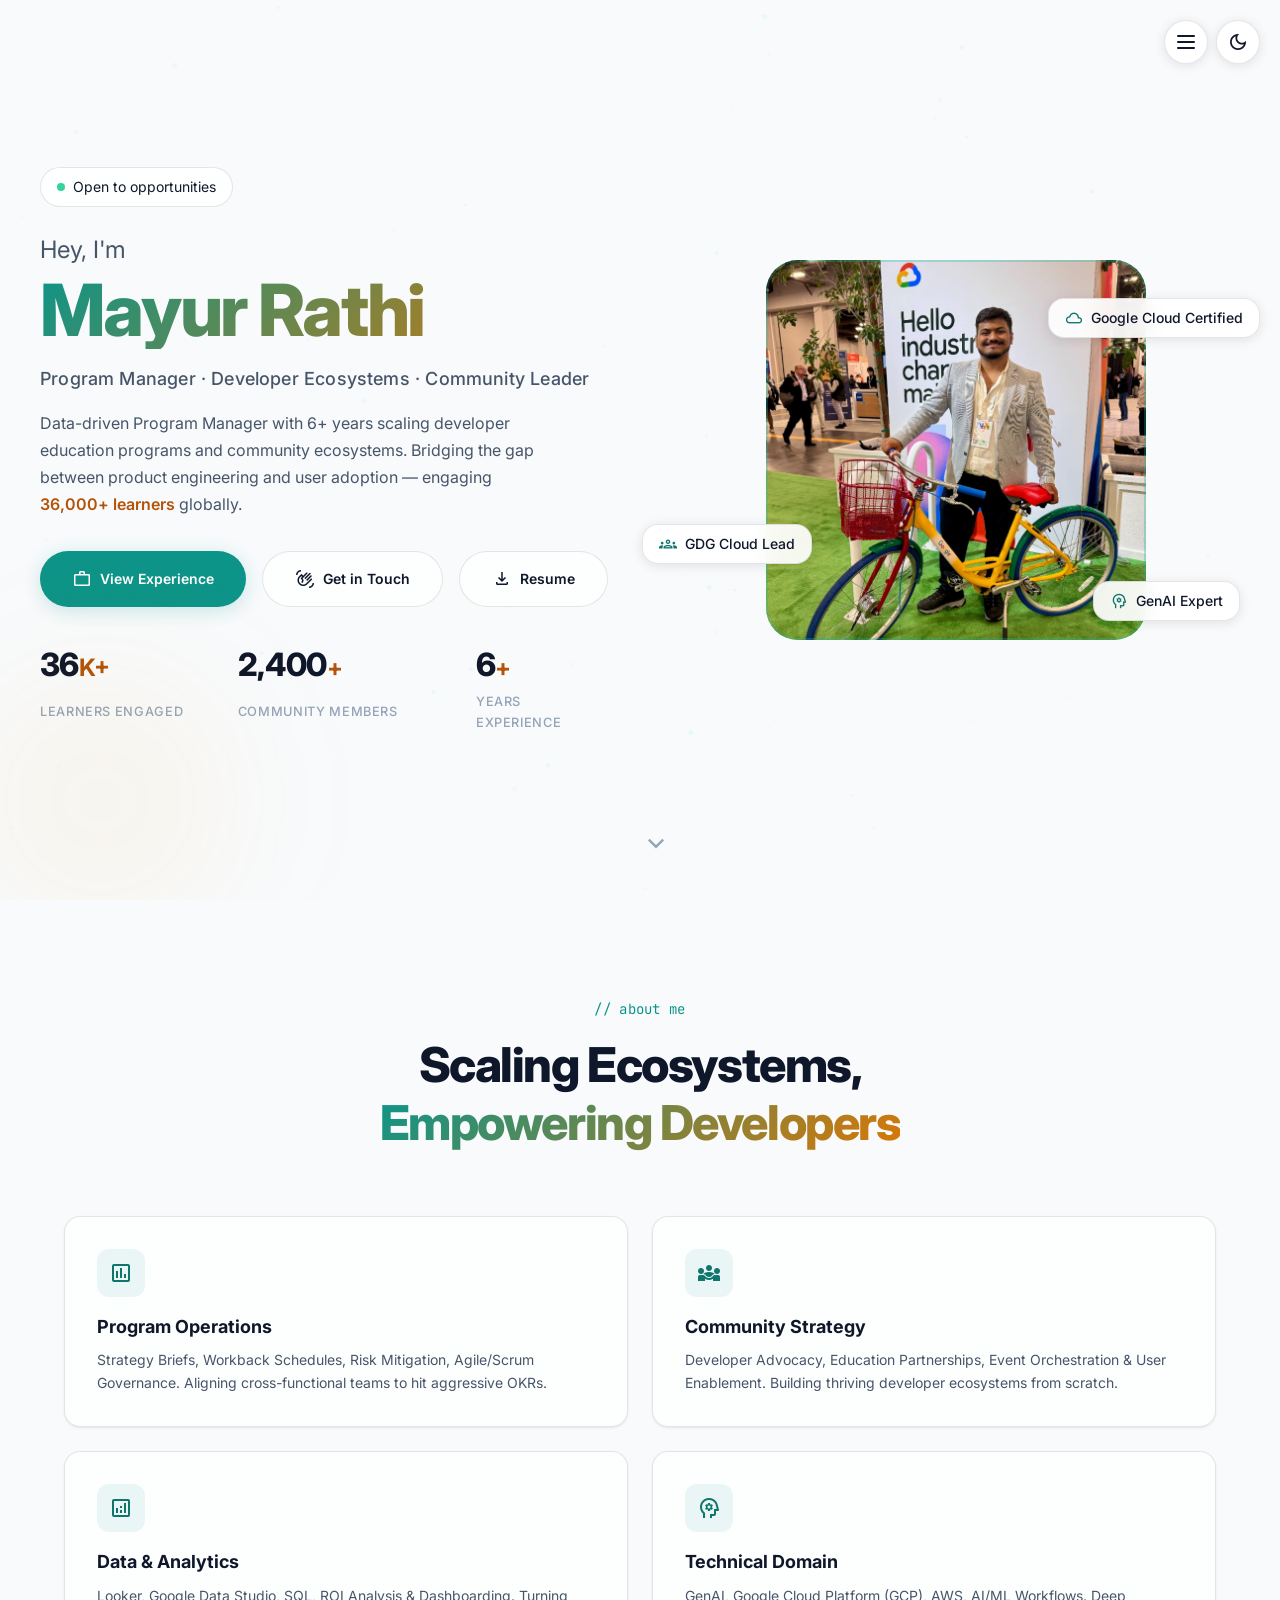
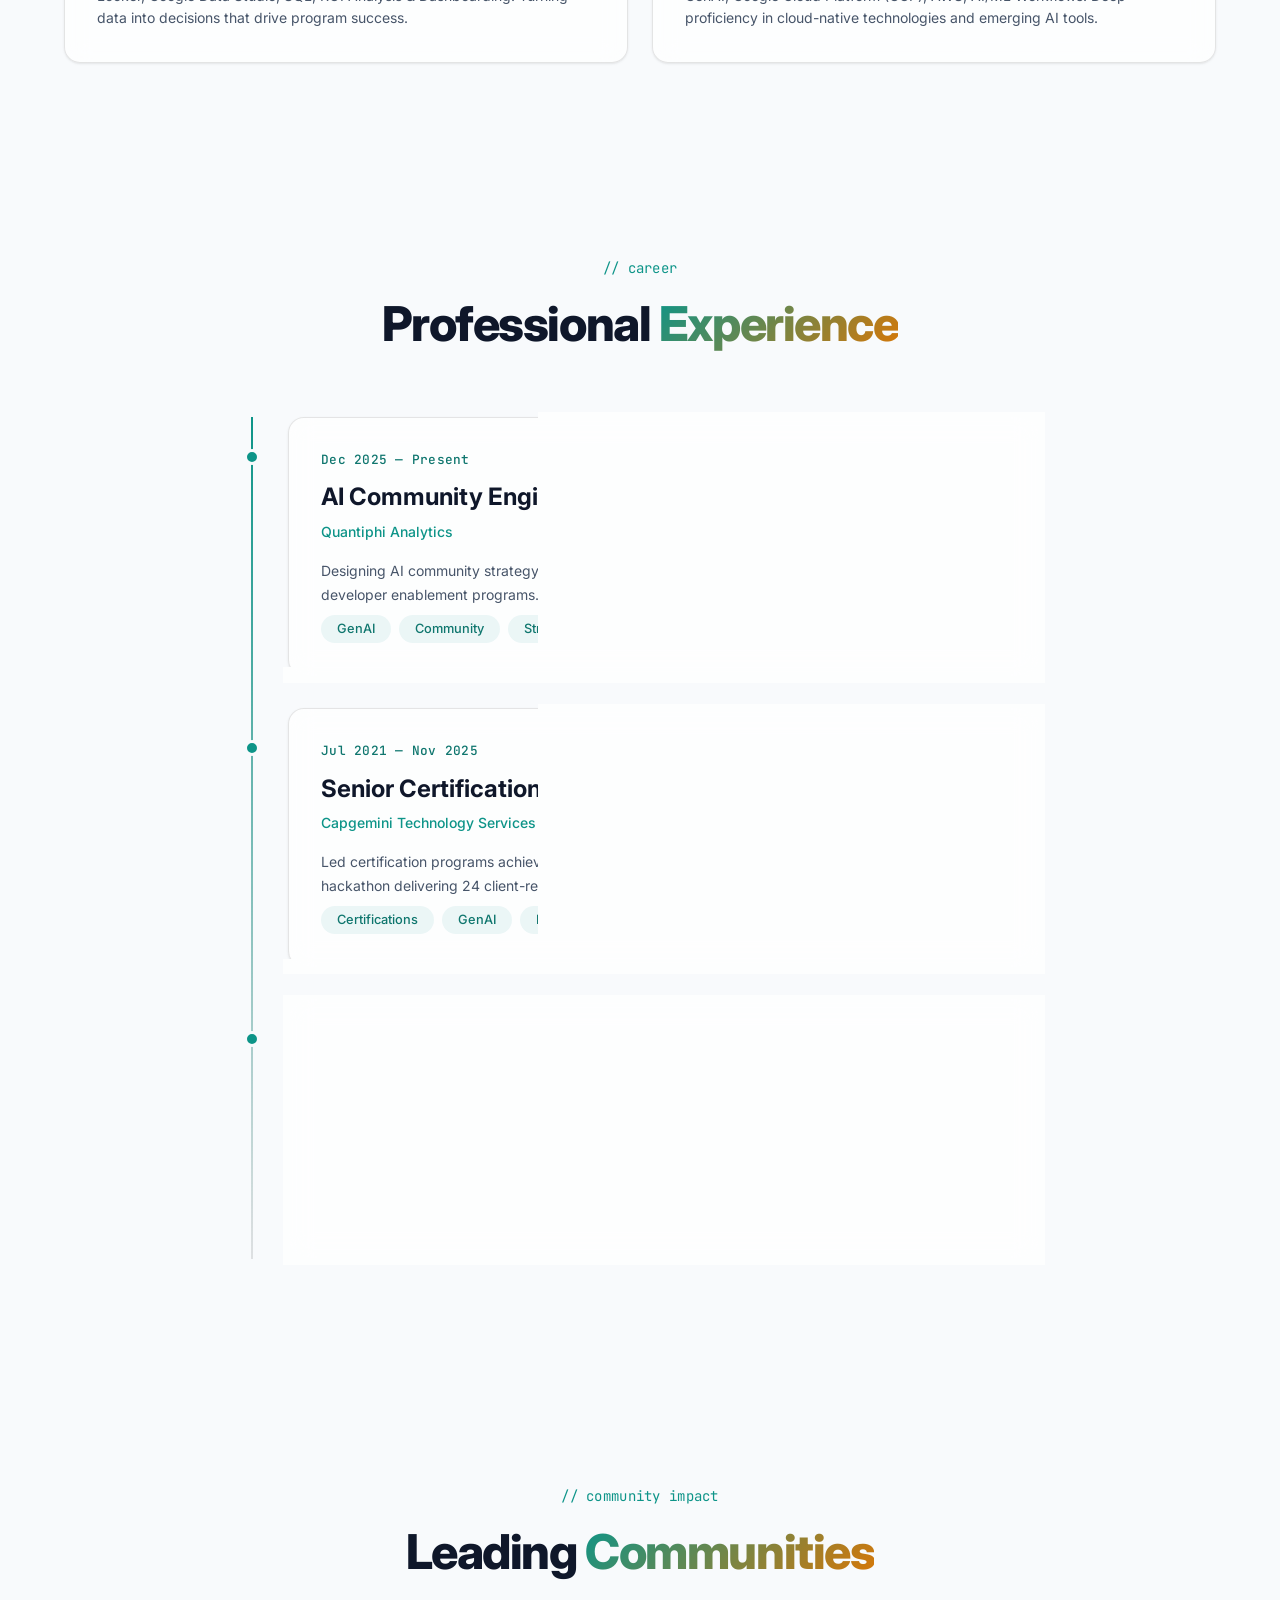
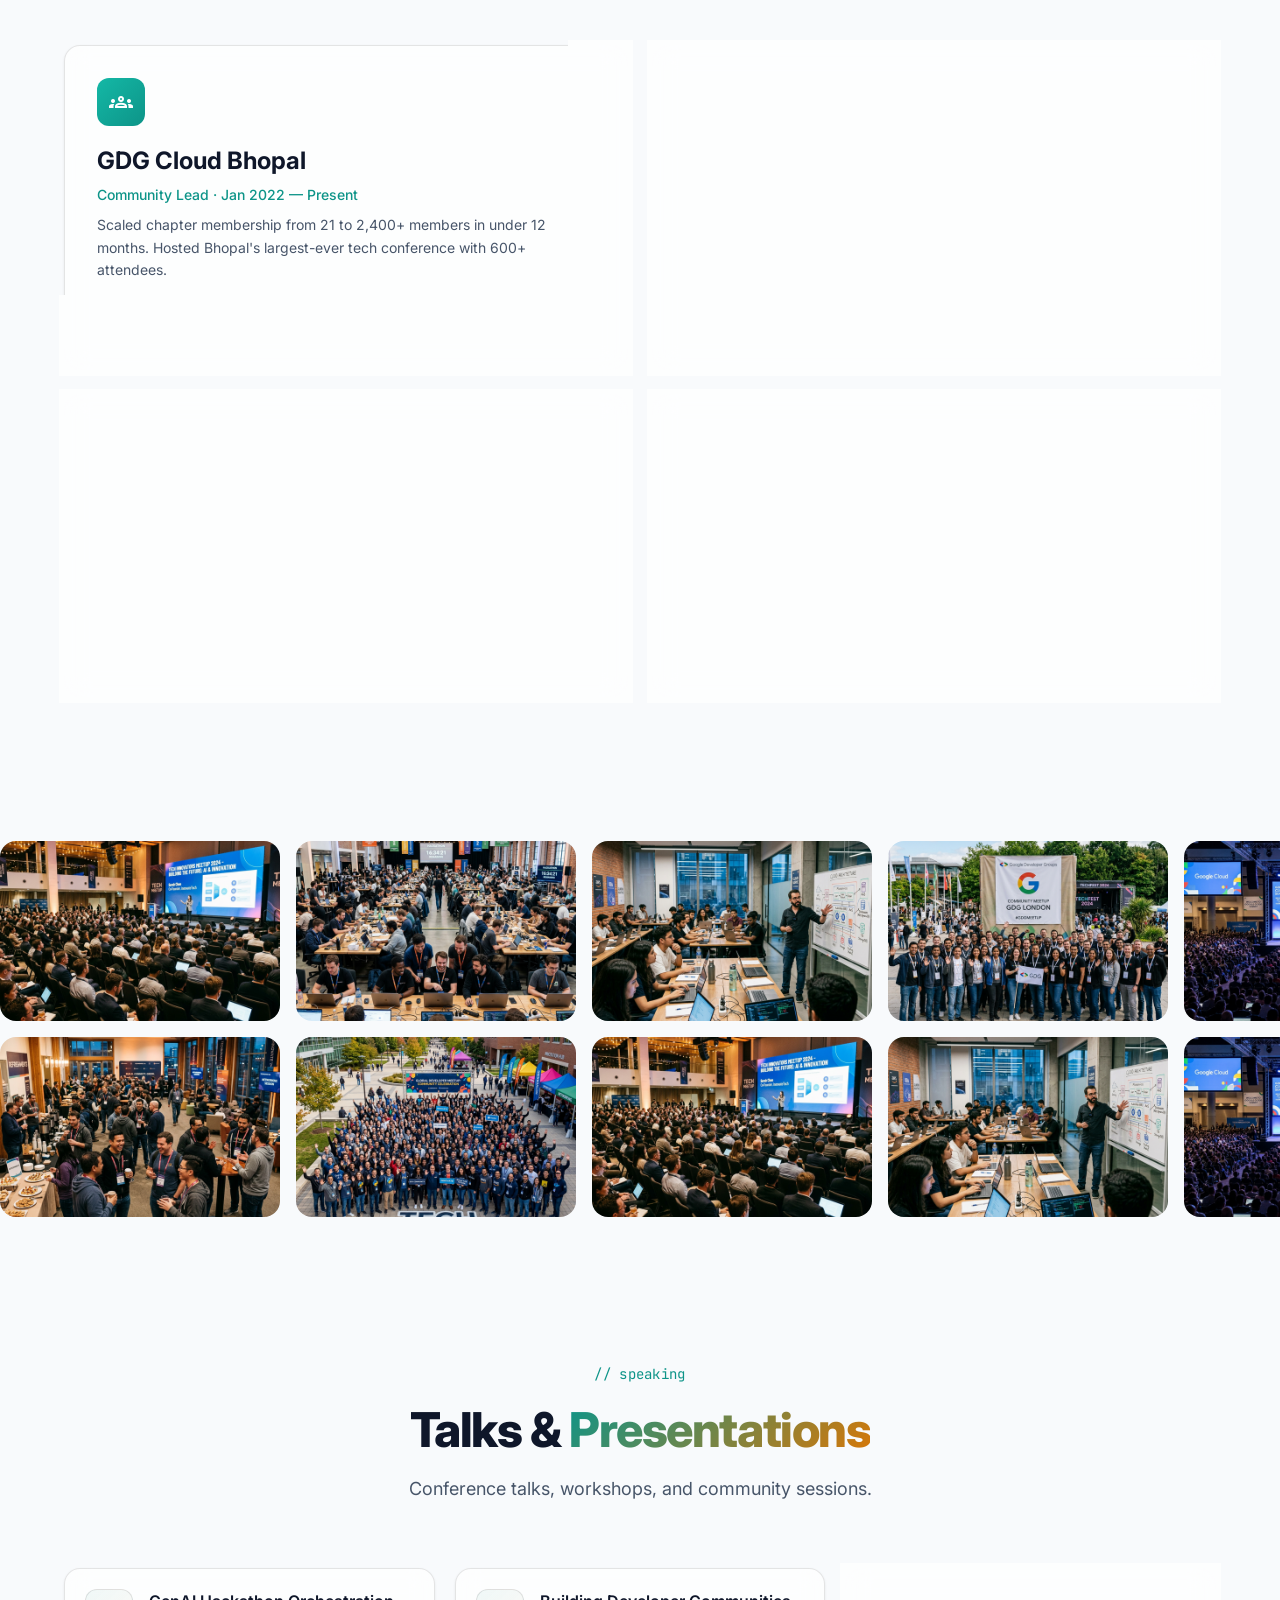
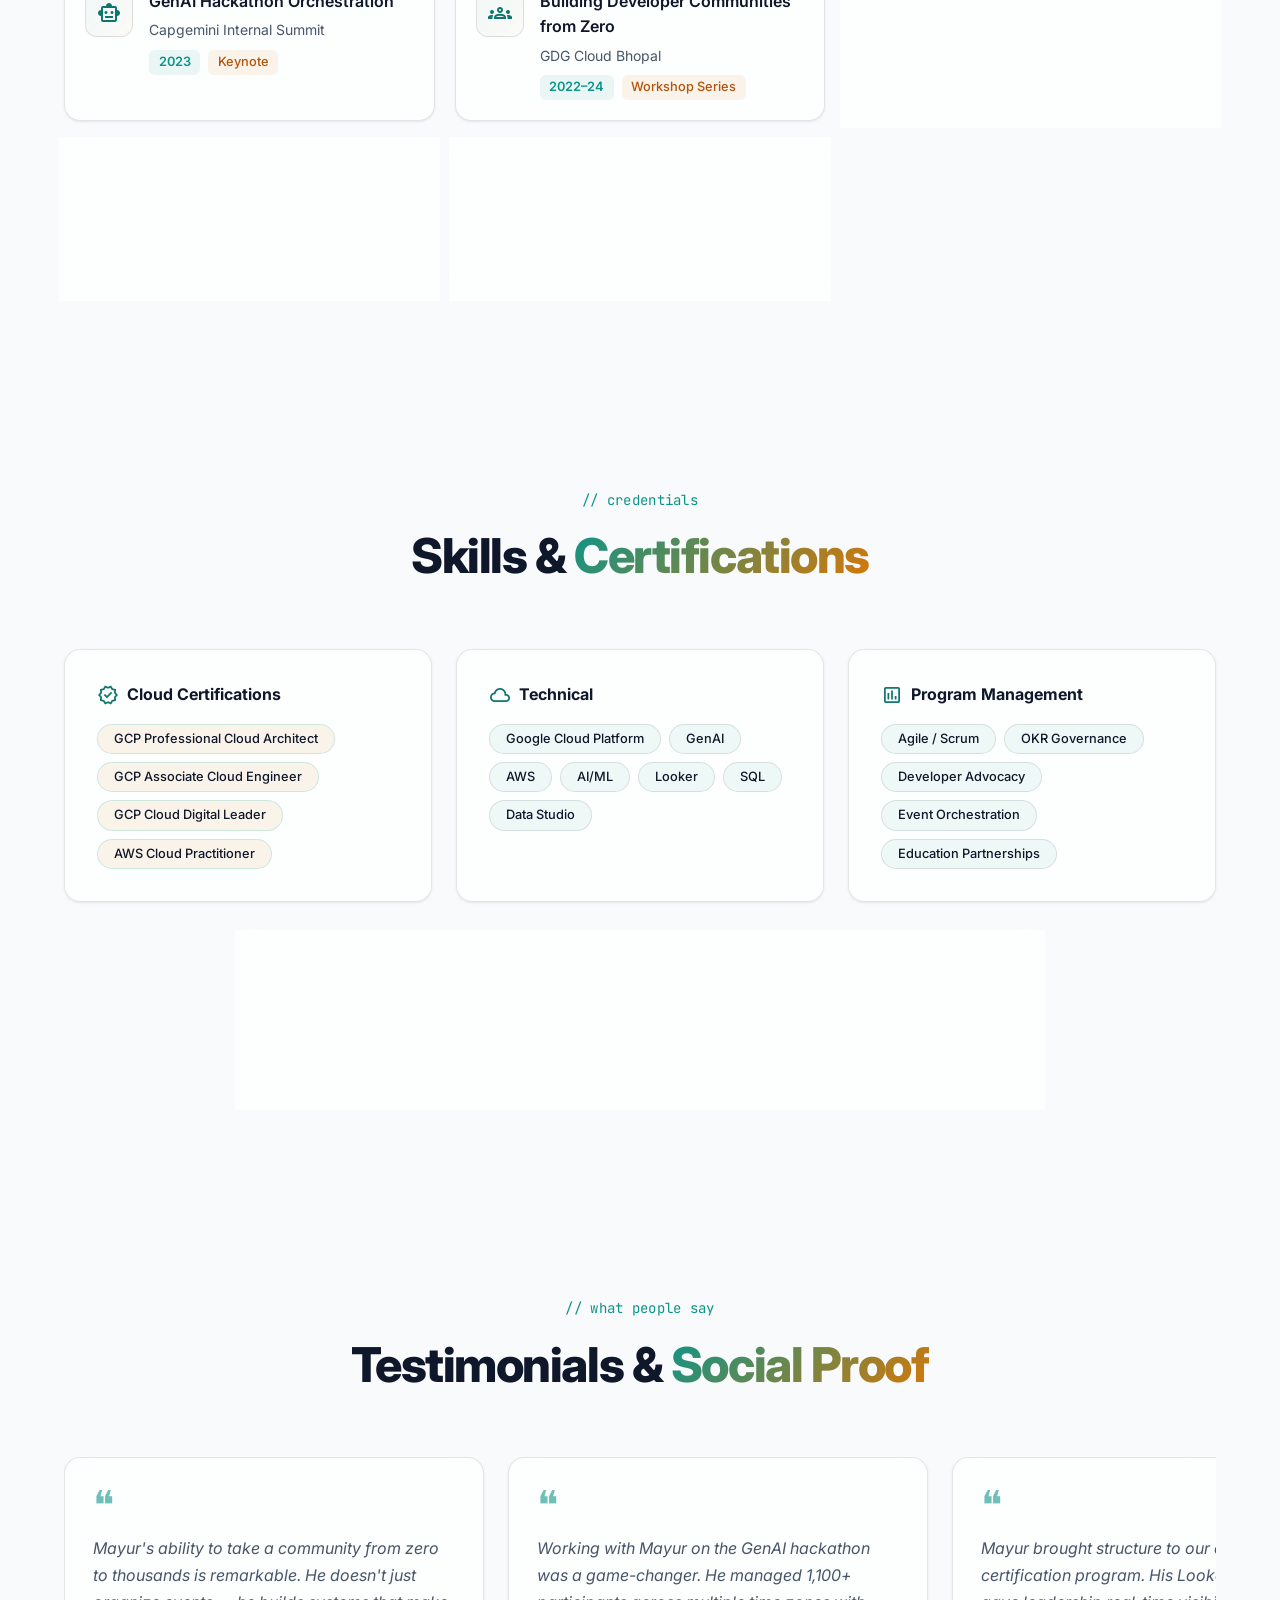
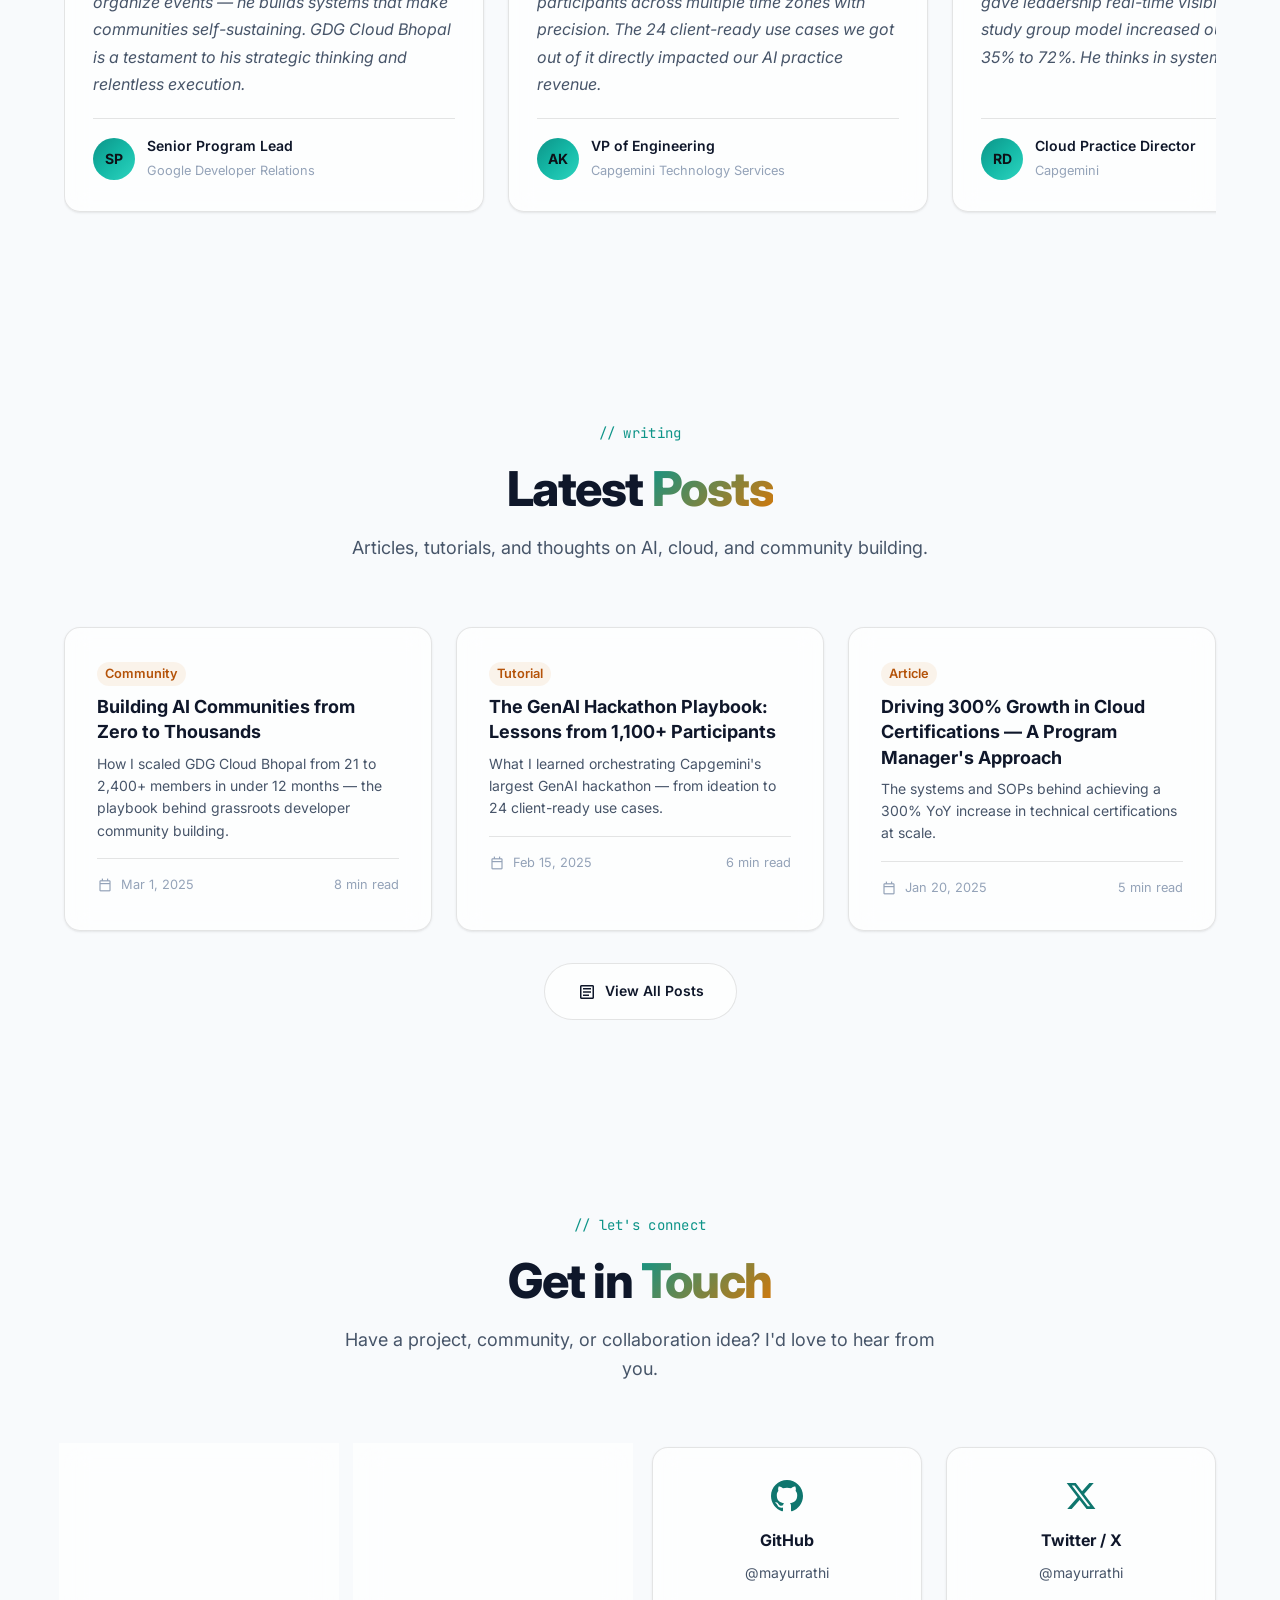
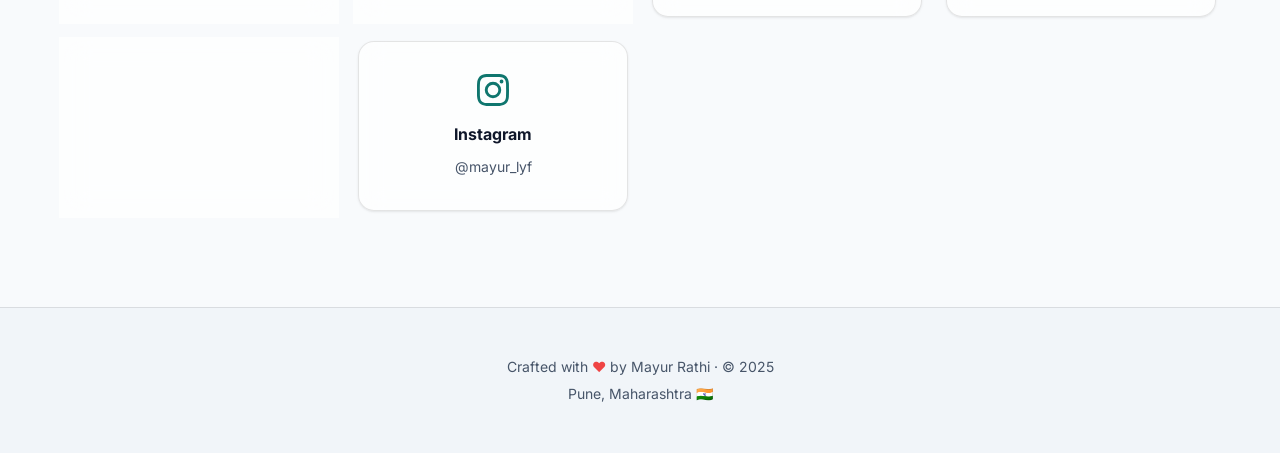
==== commit 8ae2db61: "feat: consolidate Content Channels and Contact Grid into a single streamlined Contact section" ====
--- a/index.html
+++ b/index.html
@@ -833,97 +833,6 @@
             </div>
         </section>
 
-        <!-- ═══════════════ CONTENT CHANNELS ═══════════════ -->
-        <section id="channels" class="section channels-section">
-            <div class="container">
-                <div class="section-header">
-                    <span class="section-tag">// content</span>
-                    <h2 class="section-title">Content <span class="highlight">Channels</span></h2>
-                    <p class="section-subtitle">Follow my journey across platforms — tech, life, and travel.</p>
-                </div>
-                <div class="channels-grid">
-                    <div class="channel-card glass-card animate-in">
-                        <div class="channel-icon" style="background: linear-gradient(135deg, #E1306C, #833AB4);">
-                            <span class="material-symbols-outlined">person</span>
-                        </div>
-                        <h3>Mayur_LYF</h3>
-                        <p class="channel-desc">Personal life, behind-the-scenes, vlogs, and day-in-the-life content.
-                        </p>
-                        <div class="channel-links">
-                            <a href="https://www.youtube.com/@Mayur_LYF" target="_blank" rel="noopener" title="YouTube"
-                                class="channel-link-btn">
-                                <svg viewBox="0 0 24 24" width="18" height="18" fill="currentColor">
-                                    <path
-                                        d="M23.498 6.186a3.016 3.016 0 0 0-2.122-2.136C19.505 3.545 12 3.545 12 3.545s-7.505 0-9.377.505A3.017 3.017 0 0 0 .502 6.186C0 8.07 0 12 0 12s0 3.93.502 5.814a3.016 3.016 0 0 0 2.122 2.136c1.871.505 9.376.505 9.376.505s7.505 0 9.377-.505a3.015 3.015 0 0 0 2.122-2.136C24 15.93 24 12 24 12s0-3.93-.502-5.814zM9.545 15.568V8.432L15.818 12l-6.273 3.568z" />
-                                </svg>
-                                YouTube
-                            </a>
-                            <a href="https://www.instagram.com/mayur_lyf/" target="_blank" rel="noopener"
-                                title="Instagram" class="channel-link-btn">
-                                <svg viewBox="0 0 24 24" width="18" height="18" fill="currentColor">
-                                    <path
-                                        d="M12 2.163c3.204 0 3.584.012 4.85.07 3.252.148 4.771 1.691 4.919 4.919.058 1.265.069 1.645.069 4.849 0 3.205-.012 3.584-.069 4.849-.149 3.225-1.664 4.771-4.919 4.919-1.266.058-1.644.07-4.85.07-3.204 0-3.584-.012-4.849-.07-3.26-.149-4.771-1.699-4.919-4.92-.058-1.265-.07-1.644-.07-4.849 0-3.204.013-3.583.07-4.849.149-3.227 1.664-4.771 4.919-4.919 1.266-.057 1.645-.069 4.849-.069zM12 0C8.741 0 8.333.014 7.053.072 2.695.272.273 2.69.073 7.052.014 8.333 0 8.741 0 12c0 3.259.014 3.668.072 4.948.2 4.358 2.618 6.78 6.98 6.98C8.333 23.986 8.741 24 12 24c3.259 0 3.668-.014 4.948-.072 4.354-.2 6.782-2.618 6.979-6.98.059-1.28.073-1.689.073-4.948 0-3.259-.014-3.667-.072-4.947-.196-4.354-2.617-6.78-6.979-6.98C15.668.014 15.259 0 12 0zm0 5.838a6.162 6.162 0 1 0 0 12.324 6.162 6.162 0 0 0 0-12.324zM12 16a4 4 0 1 1 0-8 4 4 0 0 1 0 8zm6.406-11.845a1.44 1.44 0 1 0 0 2.881 1.44 1.44 0 0 0 0-2.881z" />
-                                </svg>
-                                Instagram
-                            </a>
-                            <a href="https://twitter.com/mayurrathi" target="_blank" rel="noopener" title="X"
-                                class="channel-link-btn">
-                                <svg viewBox="0 0 24 24" width="18" height="18" fill="currentColor">
-                                    <path
-                                        d="M18.244 2.25h3.308l-7.227 8.26 8.502 11.24H16.17l-5.214-6.817L4.99 21.75H1.68l7.73-8.835L1.254 2.25H8.08l4.713 6.231zm-1.161 17.52h1.833L7.084 4.126H5.117z" />
-                                </svg>
-                                X
-                            </a>
-                        </div>
-                    </div>
-                    <div class="channel-card glass-card animate-in">
-                        <div class="channel-icon" style="background: linear-gradient(135deg, #14b8a6, #0d9488);">
-                            <span class="material-symbols-outlined">terminal</span>
-                        </div>
-                        <h3>techfiltered</h3>
-                        <p class="channel-desc">Tech reviews, AI news breakdowns, tutorials, and developer tools
-                            deep-dives.</p>
-                        <div class="channel-links">
-                            <a href="https://www.youtube.com/@techfiltered" target="_blank" rel="noopener"
-                                title="YouTube" class="channel-link-btn">
-                                <svg viewBox="0 0 24 24" width="18" height="18" fill="currentColor">
-                                    <path
-                                        d="M23.498 6.186a3.016 3.016 0 0 0-2.122-2.136C19.505 3.545 12 3.545 12 3.545s-7.505 0-9.377.505A3.017 3.017 0 0 0 .502 6.186C0 8.07 0 12 0 12s0 3.93.502 5.814a3.016 3.016 0 0 0 2.122 2.136c1.871.505 9.376.505 9.376.505s7.505 0 9.377-.505a3.015 3.015 0 0 0 2.122-2.136C24 15.93 24 12 24 12s0-3.93-.502-5.814zM9.545 15.568V8.432L15.818 12l-6.273 3.568z" />
-                                </svg>
-                                YouTube
-                            </a>
-                        </div>
-                    </div>
-                    <div class="channel-card glass-card animate-in">
-                        <div class="channel-icon" style="background: linear-gradient(135deg, #f59e0b, #d97706);">
-                            <span class="material-symbols-outlined">flight_takeoff</span>
-                        </div>
-                        <h3>Befikarraahi</h3>
-                        <p class="channel-desc">Travel stories, exploration diaries, and adventures off the beaten path.
-                        </p>
-                        <div class="channel-links">
-                            <a href="https://www.youtube.com/@Befikarraahi" target="_blank" rel="noopener"
-                                title="YouTube" class="channel-link-btn">
-                                <svg viewBox="0 0 24 24" width="18" height="18" fill="currentColor">
-                                    <path
-                                        d="M23.498 6.186a3.016 3.016 0 0 0-2.122-2.136C19.505 3.545 12 3.545 12 3.545s-7.505 0-9.377.505A3.017 3.017 0 0 0 .502 6.186C0 8.07 0 12 0 12s0 3.93.502 5.814a3.016 3.016 0 0 0 2.122 2.136c1.871.505 9.376.505 9.376.505s7.505 0 9.377-.505a3.015 3.015 0 0 0 2.122-2.136C24 15.93 24 12 24 12s0-3.93-.502-5.814zM9.545 15.568V8.432L15.818 12l-6.273 3.568z" />
-                                </svg>
-                                YouTube
-                            </a>
-                            <a href="https://www.instagram.com/befikarraahi/" target="_blank" rel="noopener"
-                                title="Instagram" class="channel-link-btn">
-                                <svg viewBox="0 0 24 24" width="18" height="18" fill="currentColor">
-                                    <path
-                                        d="M12 2.163c3.204 0 3.584.012 4.85.07 3.252.148 4.771 1.691 4.919 4.919.058 1.265.069 1.645.069 4.849 0 3.205-.012 3.584-.069 4.849-.149 3.225-1.664 4.771-4.919 4.919-1.266.058-1.644.07-4.85.07-3.204 0-3.584-.012-4.849-.07-3.26-.149-4.771-1.699-4.919-4.92-.058-1.265-.07-1.644-.07-4.849 0-3.204.013-3.583.07-4.849.149-3.227 1.664-4.771 4.919-4.919 1.266-.057 1.645-.069 4.849-.069zM12 0C8.741 0 8.333.014 7.053.072 2.695.272.273 2.69.073 7.052.014 8.333 0 8.741 0 12c0 3.259.014 3.668.072 4.948.2 4.358 2.618 6.78 6.98 6.98C8.333 23.986 8.741 24 12 24c3.259 0 3.668-.014 4.948-.072 4.354-.2 6.782-2.618 6.979-6.98.059-1.28.073-1.689.073-4.948 0-3.259-.014-3.667-.072-4.947-.196-4.354-2.617-6.78-6.979-6.98C15.668.014 15.259 0 12 0zm0 5.838a6.162 6.162 0 1 0 0 12.324 6.162 6.162 0 0 0 0-12.324zM12 16a4 4 0 1 1 0-8 4 4 0 0 1 0 8zm6.406-11.845a1.44 1.44 0 1 0 0 2.881 1.44 1.44 0 0 0 0-2.881z" />
-                                </svg>
-                                Instagram
-                            </a>
-                        </div>
-                    </div>
-                </div>
-            </div>
-        </section>
-
         <!-- ═══════════════ CONTACT SECTION ═══════════════ -->
         <section id="contact" class="section contact-section">
             <div class="container">
@@ -940,6 +849,15 @@
                         <span class="material-symbols-outlined">mail</span>
                         <h3>Email</h3>
                         <p>mayurrathicloud@gmail.com</p>
+                    </a>
+                    <a href="https://linkedin.com/in/mayurrathi26" target="_blank" rel="noopener"
+                        class="contact-card glass-card animate-in" id="contact-linkedin">
+                        <svg viewBox="0 0 24 24" width="32" height="32" fill="currentColor">
+                            <path
+                                d="M20.447 20.452h-3.554v-5.569c0-1.328-.027-3.037-1.852-3.037-1.853 0-2.136 1.445-2.136 2.939v5.667H9.351V9h3.414v1.561h.046c.477-.9 1.637-1.85 3.37-1.85 3.601 0 4.267 2.37 4.267 5.455v6.286zM5.337 7.433c-1.144 0-2.063-.926-2.063-2.065 0-1.138.92-2.063 2.063-2.063 1.14 0 2.064.925 2.064 2.063 0 1.139-.925 2.065-2.064 2.065zm1.782 13.019H3.555V9h3.564v11.452zM22.225 0H1.771C.792 0 0 .774 0 1.729v20.542C0 23.227.792 24 1.771 24h20.451C23.2 24 24 23.227 24 22.271V1.729C24 .774 23.2 0 22.222 0h.003z" />
+                        </svg>
+                        <h3>LinkedIn</h3>
+                        <p>mayurrathi26</p>
                     </a>
                     <a href="https://github.com/mayurrathi" target="_blank" rel="noopener"
                         class="contact-card glass-card animate-in" id="contact-github">
@@ -950,15 +868,6 @@
                         <h3>GitHub</h3>
                         <p>@mayurrathi</p>
                     </a>
-                    <a href="https://linkedin.com/in/mayurrathi26" target="_blank" rel="noopener"
-                        class="contact-card glass-card animate-in" id="contact-linkedin">
-                        <svg viewBox="0 0 24 24" width="32" height="32" fill="currentColor">
-                            <path
-                                d="M20.447 20.452h-3.554v-5.569c0-1.328-.027-3.037-1.852-3.037-1.853 0-2.136 1.445-2.136 2.939v5.667H9.351V9h3.414v1.561h.046c.477-.9 1.637-1.85 3.37-1.85 3.601 0 4.267 2.37 4.267 5.455v6.286zM5.337 7.433c-1.144 0-2.063-.926-2.063-2.065 0-1.138.92-2.063 2.063-2.063 1.14 0 2.064.925 2.064 2.063 0 1.139-.925 2.065-2.064 2.065zm1.782 13.019H3.555V9h3.564v11.452zM22.225 0H1.771C.792 0 0 .774 0 1.729v20.542C0 23.227.792 24 1.771 24h20.451C23.2 24 24 23.227 24 22.271V1.729C24 .774 23.2 0 22.222 0h.003z" />
-                        </svg>
-                        <h3>LinkedIn</h3>
-                        <p>mayurrathi26</p>
-                    </a>
                     <a href="https://twitter.com/mayurrathi" target="_blank" rel="noopener"
                         class="contact-card glass-card animate-in" id="contact-twitter">
                         <svg viewBox="0 0 24 24" width="32" height="32" fill="currentColor">
@@ -967,6 +876,24 @@
                         </svg>
                         <h3>Twitter / X</h3>
                         <p>@mayurrathi</p>
+                    </a>
+                    <a href="https://www.youtube.com/@Mayur_LYF" target="_blank" rel="noopener"
+                        class="contact-card glass-card animate-in" id="contact-youtube">
+                        <svg viewBox="0 0 24 24" width="32" height="32" fill="currentColor">
+                            <path
+                                d="M23.498 6.186a3.016 3.016 0 0 0-2.122-2.136C19.505 3.545 12 3.545 12 3.545s-7.505 0-9.377.505A3.017 3.017 0 0 0 .502 6.186C0 8.07 0 12 0 12s0 3.93.502 5.814a3.016 3.016 0 0 0 2.122 2.136c1.871.505 9.376.505 9.376.505s7.505 0 9.377-.505a3.015 3.015 0 0 0 2.122-2.136C24 15.93 24 12 24 12s0-3.93-.502-5.814zM9.545 15.568V8.432L15.818 12l-6.273 3.568z" />
+                        </svg>
+                        <h3>YouTube</h3>
+                        <p>@Mayur_LYF</p>
+                    </a>
+                    <a href="https://www.instagram.com/mayur_lyf/" target="_blank" rel="noopener"
+                        class="contact-card glass-card animate-in" id="contact-instagram">
+                        <svg viewBox="0 0 24 24" width="32" height="32" fill="currentColor">
+                            <path
+                                d="M12 2.163c3.204 0 3.584.012 4.85.07 3.252.148 4.771 1.691 4.919 4.919.058 1.265.069 1.645.069 4.849 0 3.205-.012 3.584-.069 4.849-.149 3.225-1.664 4.771-4.919 4.919-1.266.058-1.644.07-4.85.07-3.204 0-3.584-.012-4.849-.07-3.26-.149-4.771-1.699-4.919-4.92-.058-1.265-.07-1.644-.07-4.849 0-3.204.013-3.583.07-4.849.149-3.227 1.664-4.771 4.919-4.919 1.266-.057 1.645-.069 4.849-.069zM12 0C8.741 0 8.333.014 7.053.072 2.695.272.273 2.69.073 7.052.014 8.333 0 8.741 0 12c0 3.259.014 3.668.072 4.948.2 4.358 2.618 6.78 6.98 6.98C8.333 23.986 8.741 24 12 24c3.259 0 3.668-.014 4.948-.072 4.354-.2 6.782-2.618 6.979-6.98.059-1.28.073-1.689.073-4.948 0-3.259-.014-3.667-.072-4.947-.196-4.354-2.617-6.78-6.979-6.98C15.668.014 15.259 0 12 0zm0 5.838a6.162 6.162 0 1 0 0 12.324 6.162 6.162 0 0 0 0-12.324zM12 16a4 4 0 1 1 0-8 4 4 0 0 1 0 8zm6.406-11.845a1.44 1.44 0 1 0 0 2.881 1.44 1.44 0 0 0 0-2.881z" />
+                        </svg>
+                        <h3>Instagram</h3>
+                        <p>@mayur_lyf</p>
                     </a>
                 </div>
             </div>
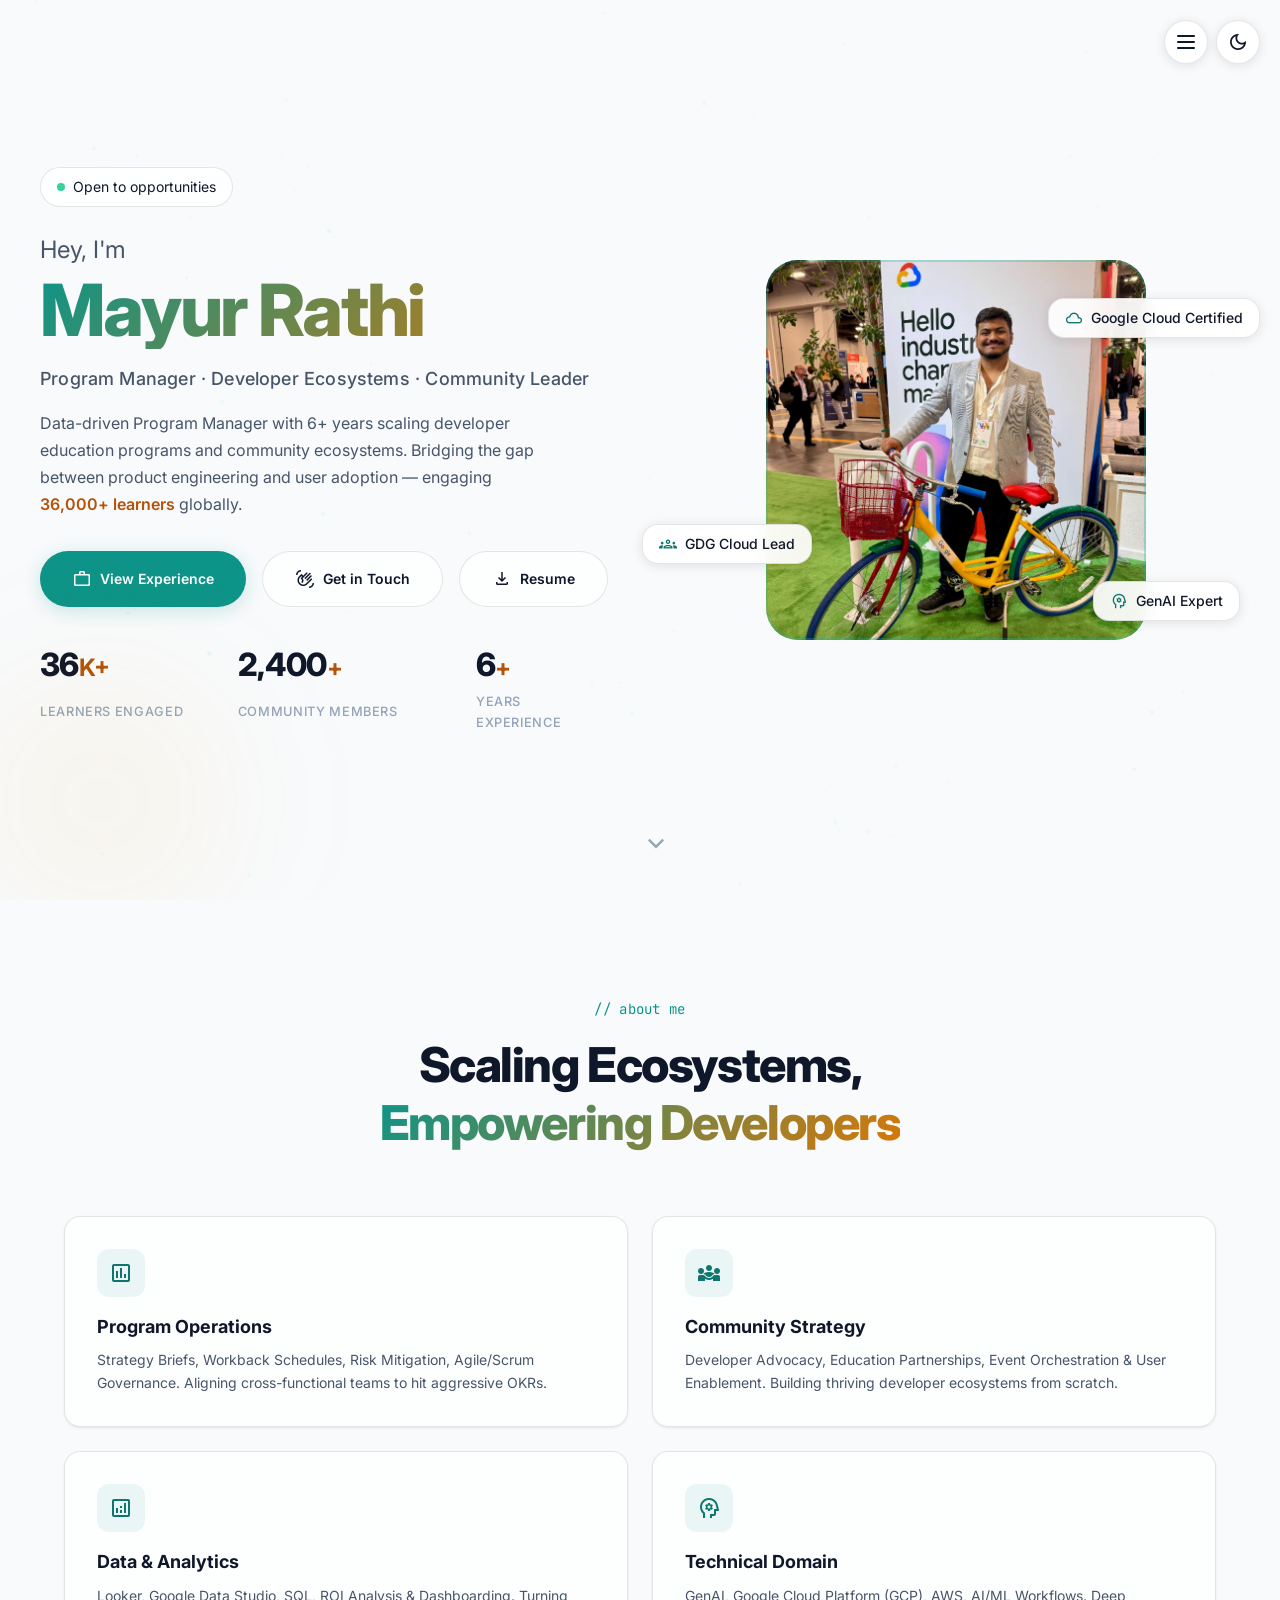
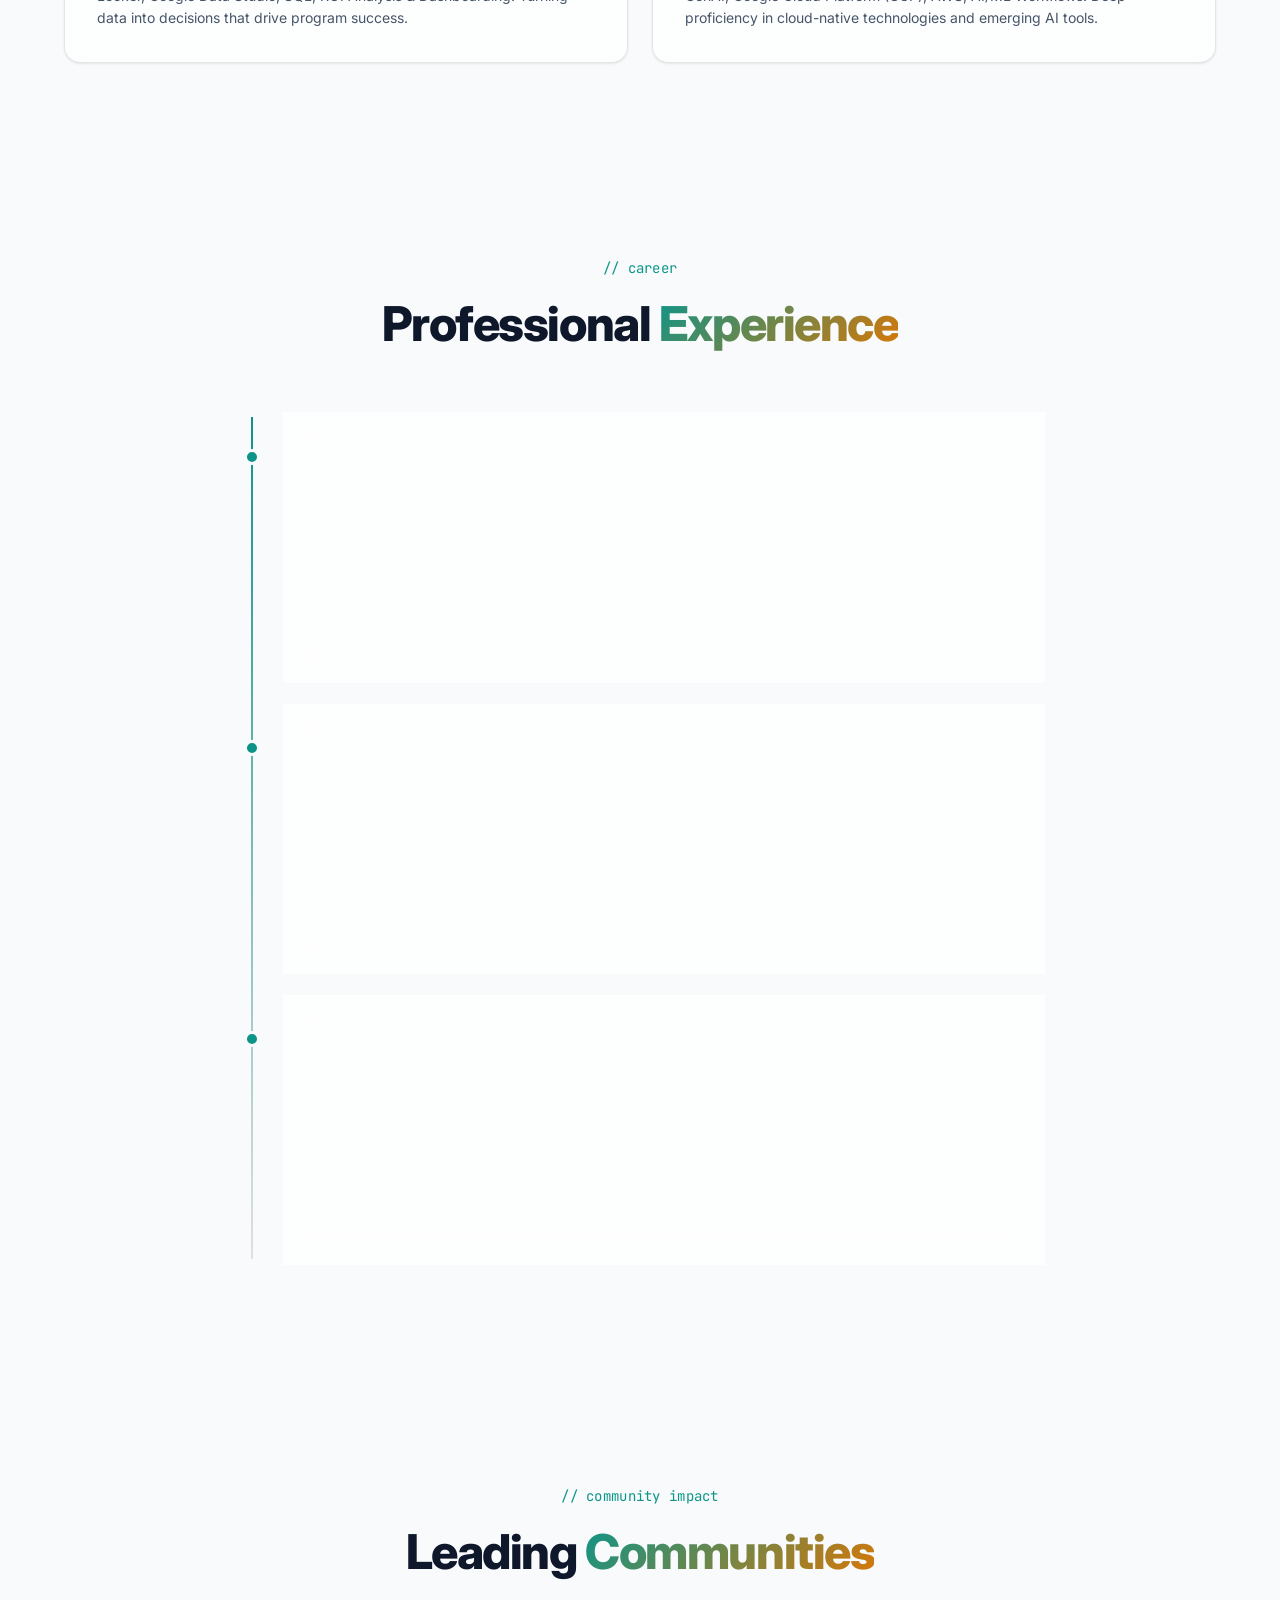
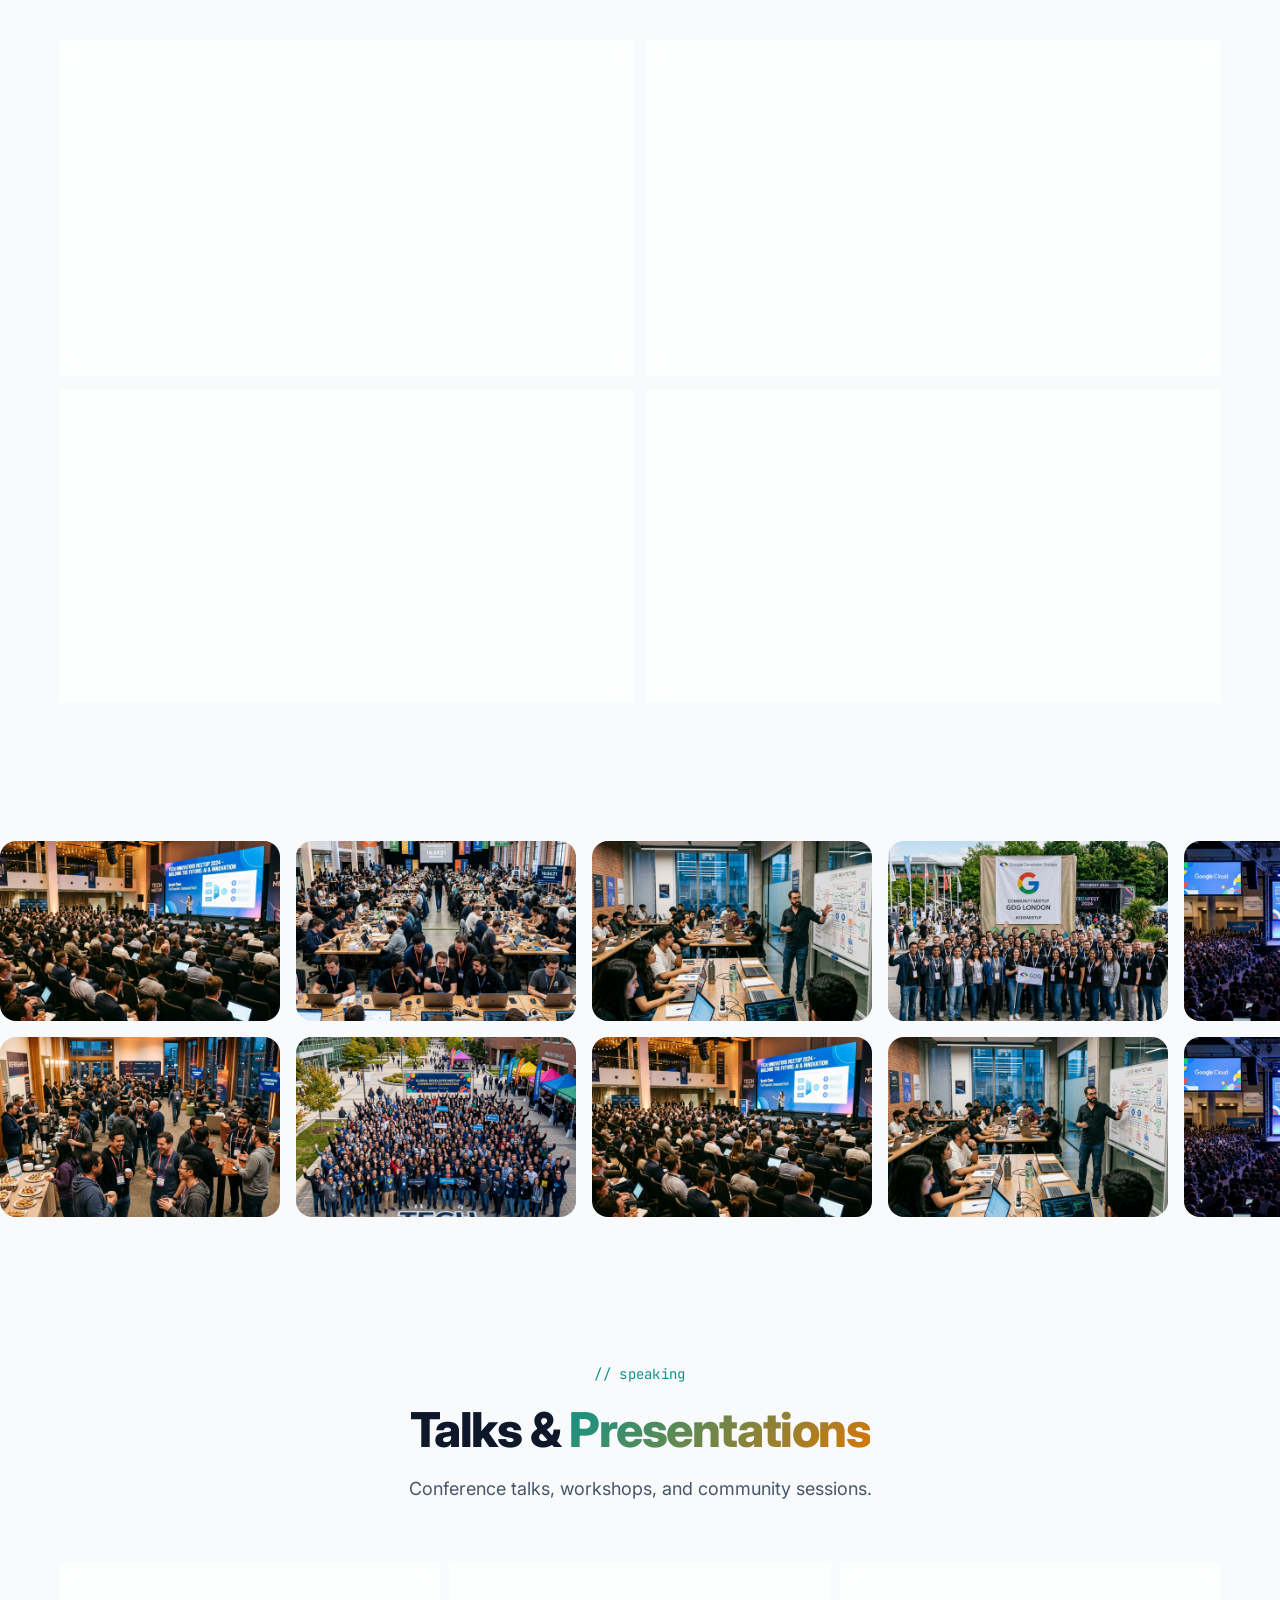
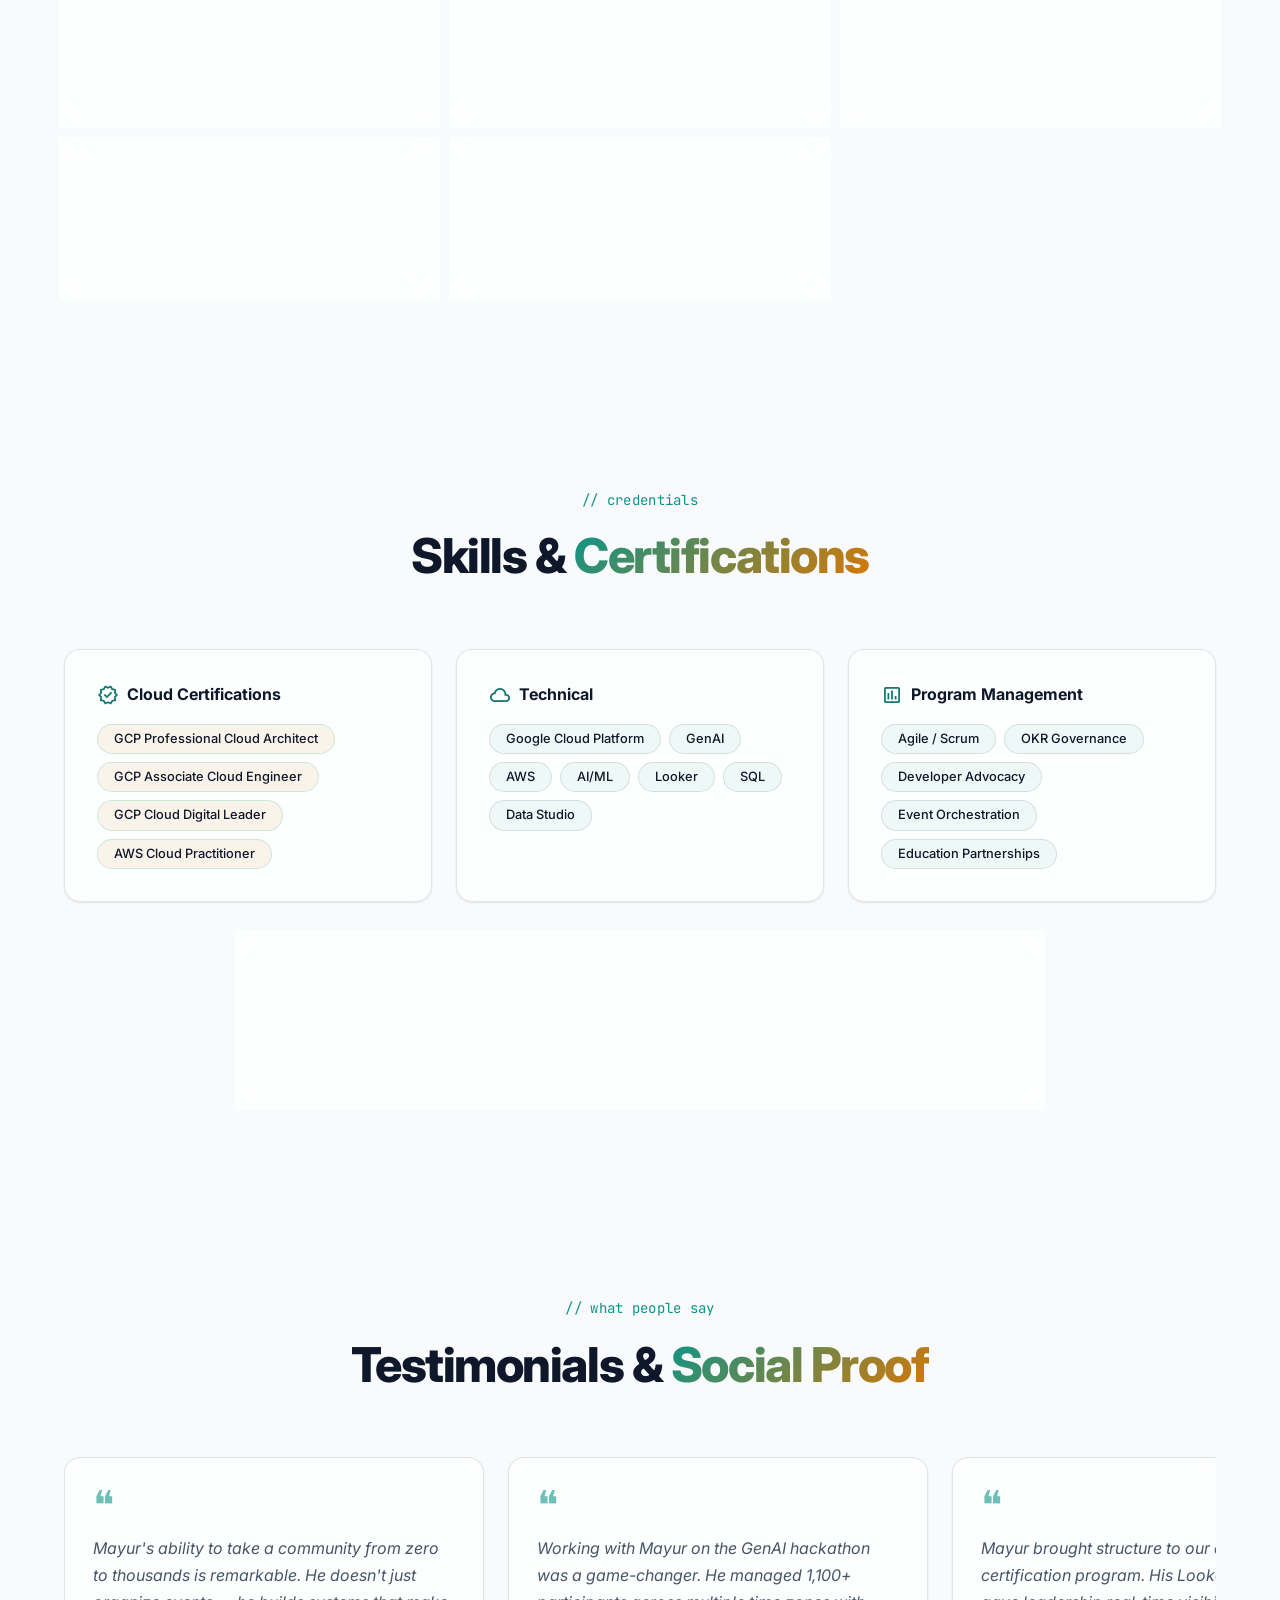
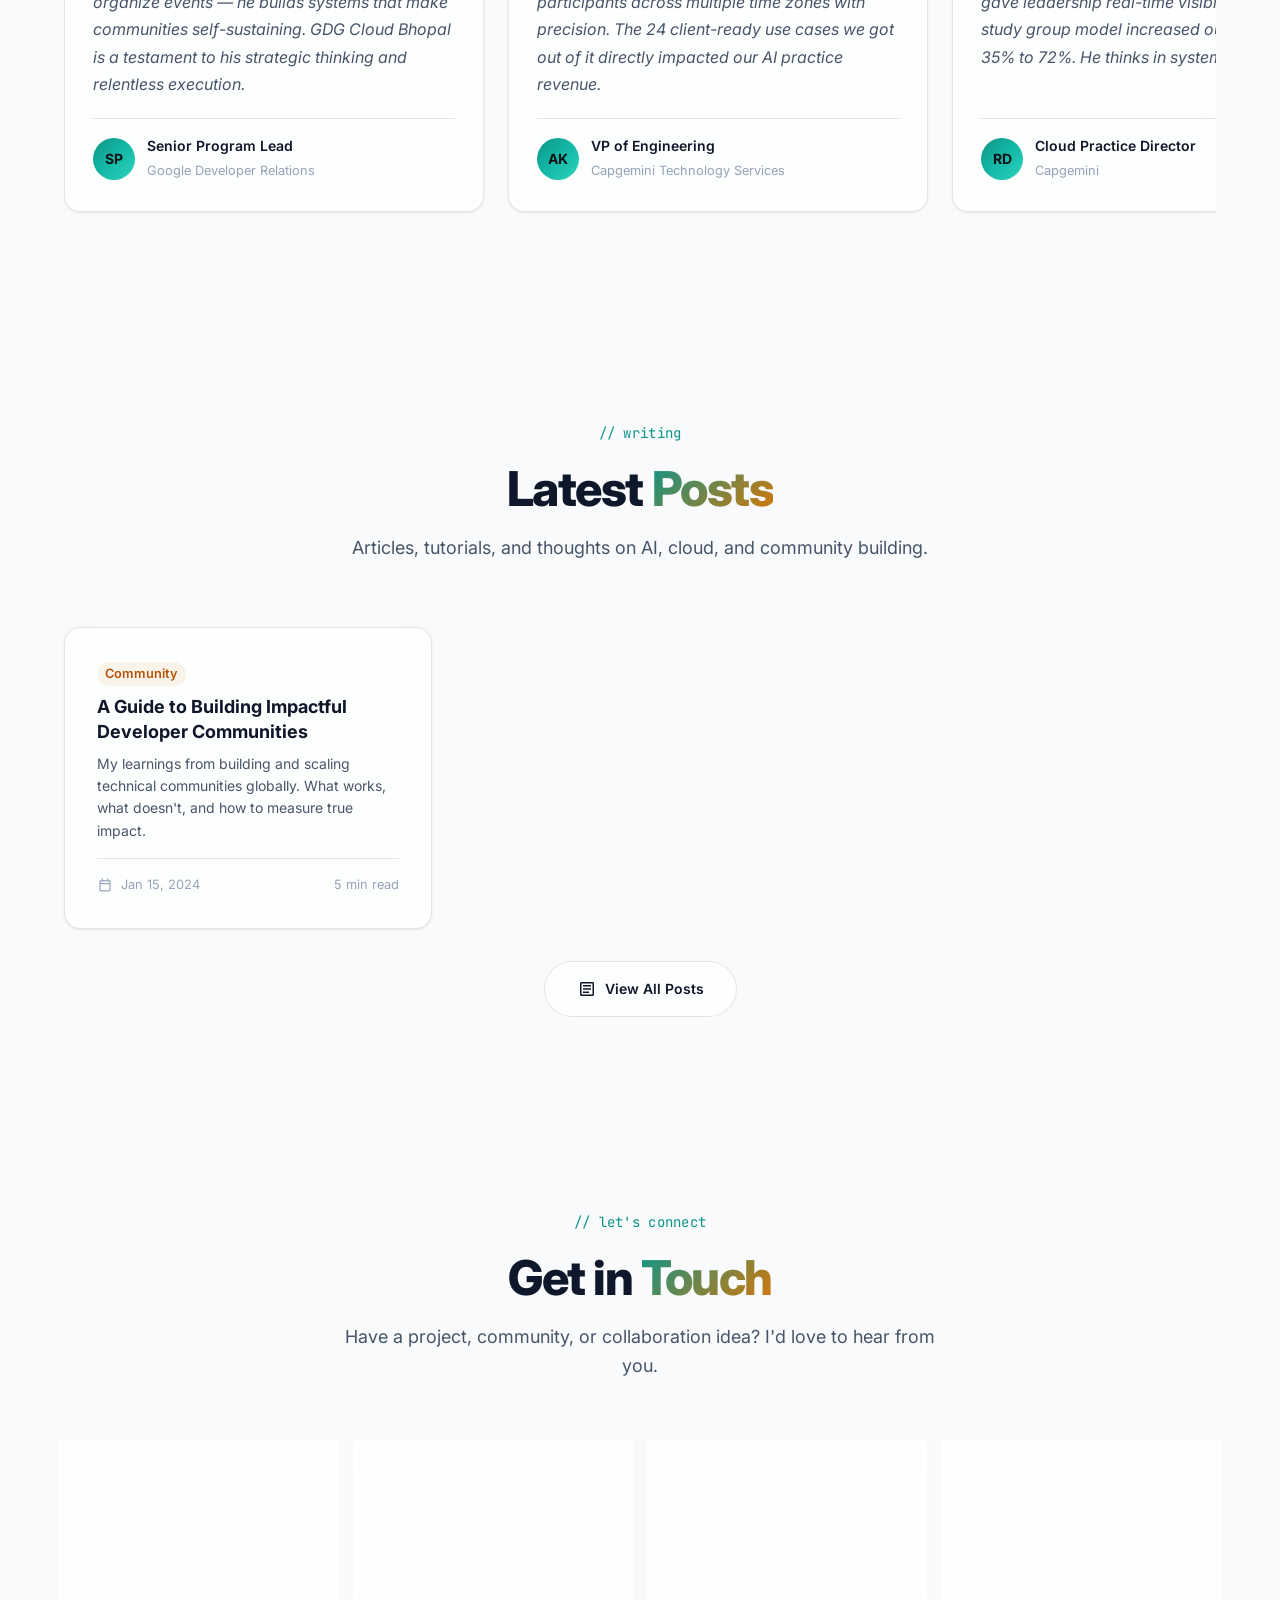
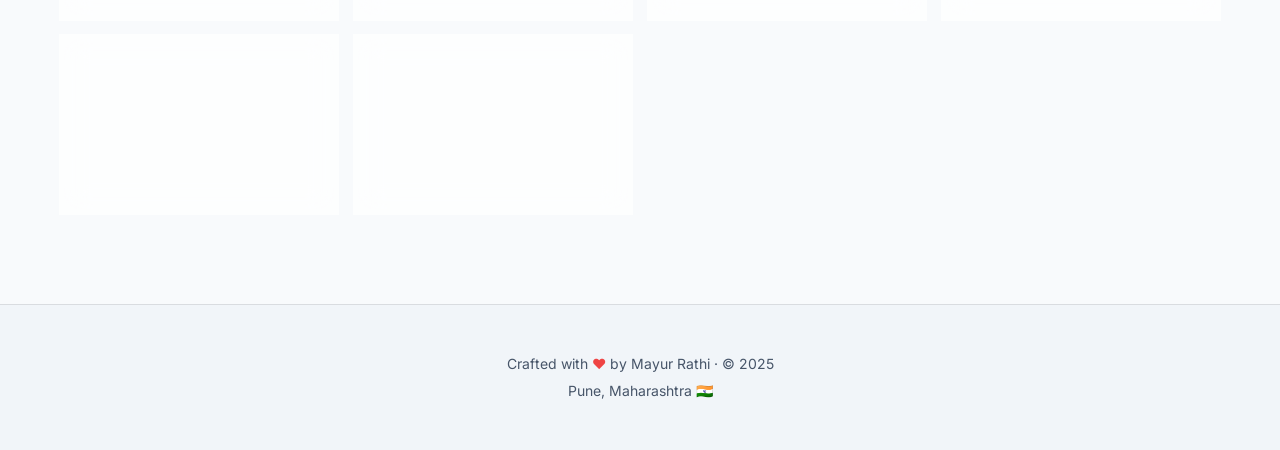
==== commit a547405e: "feat: setup dynamic Medium & LinkedIn hybrid blog integration" ====
--- a/index.html
+++ b/index.html
@@ -252,9 +252,7 @@
             <a href="#about" class="overlay-link">About</a>
             <a href="#experience" class="overlay-link">Experience</a>
             <a href="#community" class="overlay-link">Community</a>
-            <a href="#talks" class="overlay-link">Talks</a>
             <a href="#skills" class="overlay-link">Skills</a>
-            <a href="#channels" class="overlay-link">Channels</a>
             <a href="blog/" class="overlay-link">Blog</a>
             <a href="#contact" class="overlay-link overlay-cta">Contact</a>
         </div>
@@ -286,10 +284,6 @@
             <a href="#skills" class="nav-link" data-section="skills">
                 <span class="material-symbols-outlined">code</span>
                 <span class="nav-label">Skills</span>
-            </a>
-            <a href="#channels" class="nav-link" data-section="channels">
-                <span class="material-symbols-outlined">play_circle</span>
-                <span class="nav-label">Channels</span>
             </a>
             <a href="#contact" class="nav-link" data-section="contact">
                 <span class="material-symbols-outlined">mail</span>
@@ -909,18 +903,21 @@
     </footer>
 
     <script src="script.js"></script>
+    <script src="blog/fetchPosts.js"></script>
     <script>
         // Load blog previews on homepage
         (async function () {
             try {
-                const res = await fetch('blog/posts/posts.json');
-                const posts = await res.json();
+                const posts = await window.fetchAllBlogPosts('blog/');
                 const grid = document.getElementById('blog-preview-grid');
                 if (!grid || !posts.length) return;
 
                 const latest = posts.slice(0, 3);
-                grid.innerHTML = latest.map(post => `
-          <a href="blog/post.html?slug=${post.slug}" class="blog-preview-card glass-card animate-in">
+                grid.innerHTML = latest.map(post => {
+                    const link = post.isExternal ? post.slug : `blog/post.html?slug=${post.slug}`;
+                    const target = post.isExternal ? 'target="_blank" rel="noopener"' : '';
+                    return `
+          <a href="${link}" ${target} class="blog-preview-card glass-card animate-in">
             <span class="blog-category-tag">${post.category}</span>
             <h3>${post.title}</h3>
             <p>${post.excerpt}</p>
@@ -930,7 +927,7 @@
               <span style="margin-left: auto;">${post.readTime}</span>
             </div>
           </a>
-        `).join('');
+        `}).join('');
 
                 // Observe for animations
                 grid.querySelectorAll('.animate-in').forEach(el => {
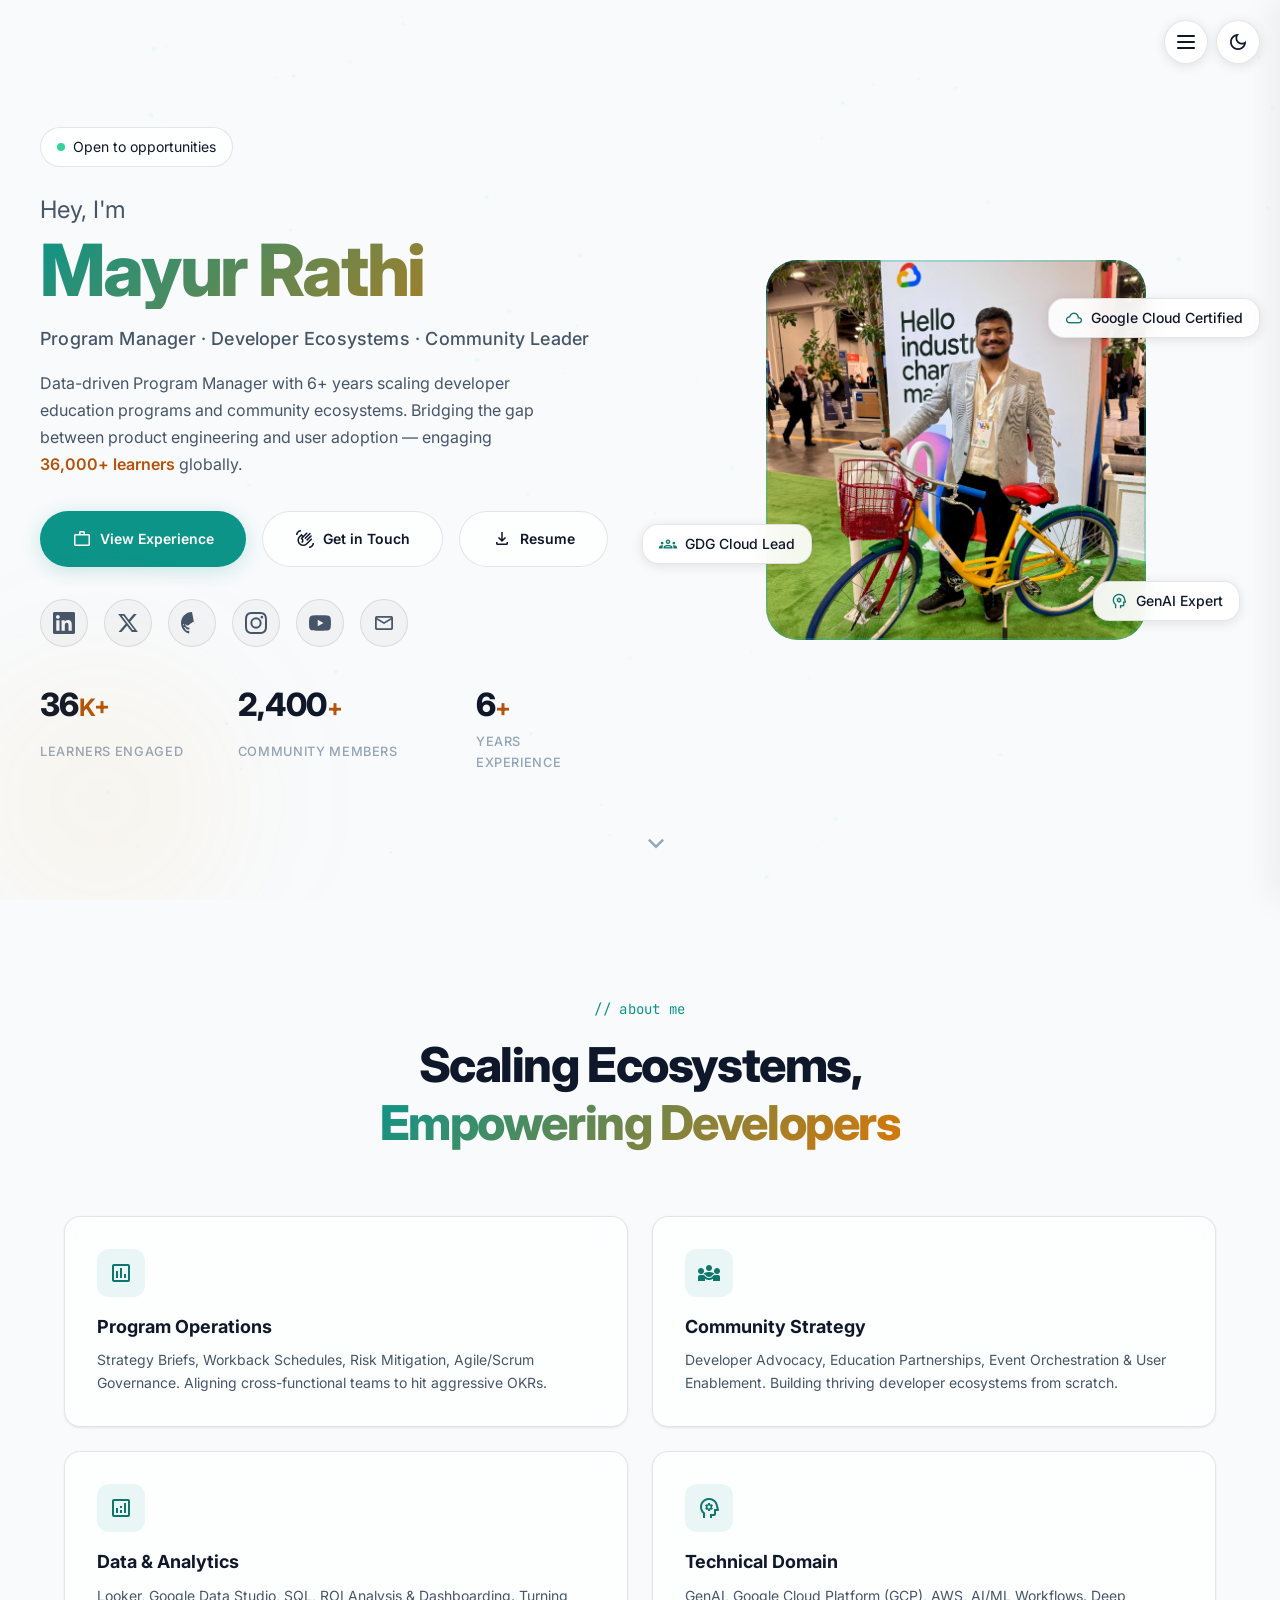
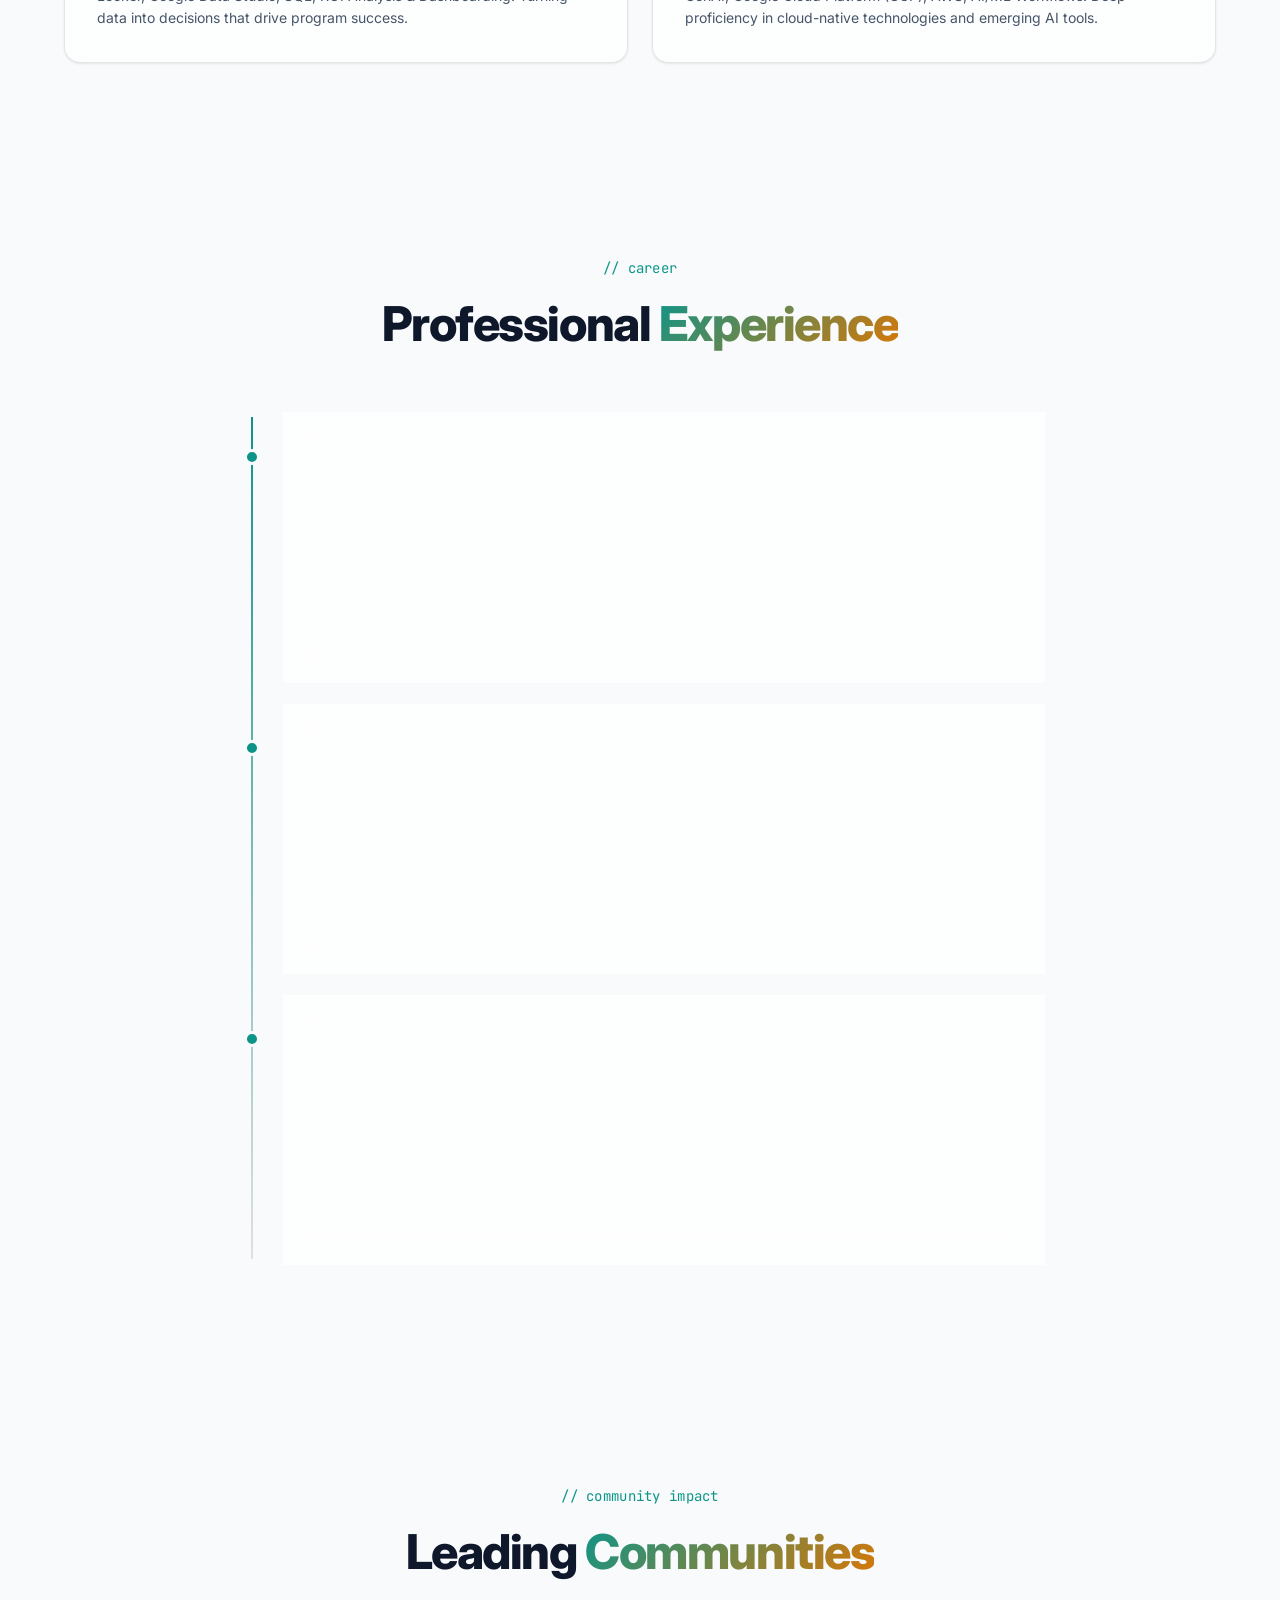
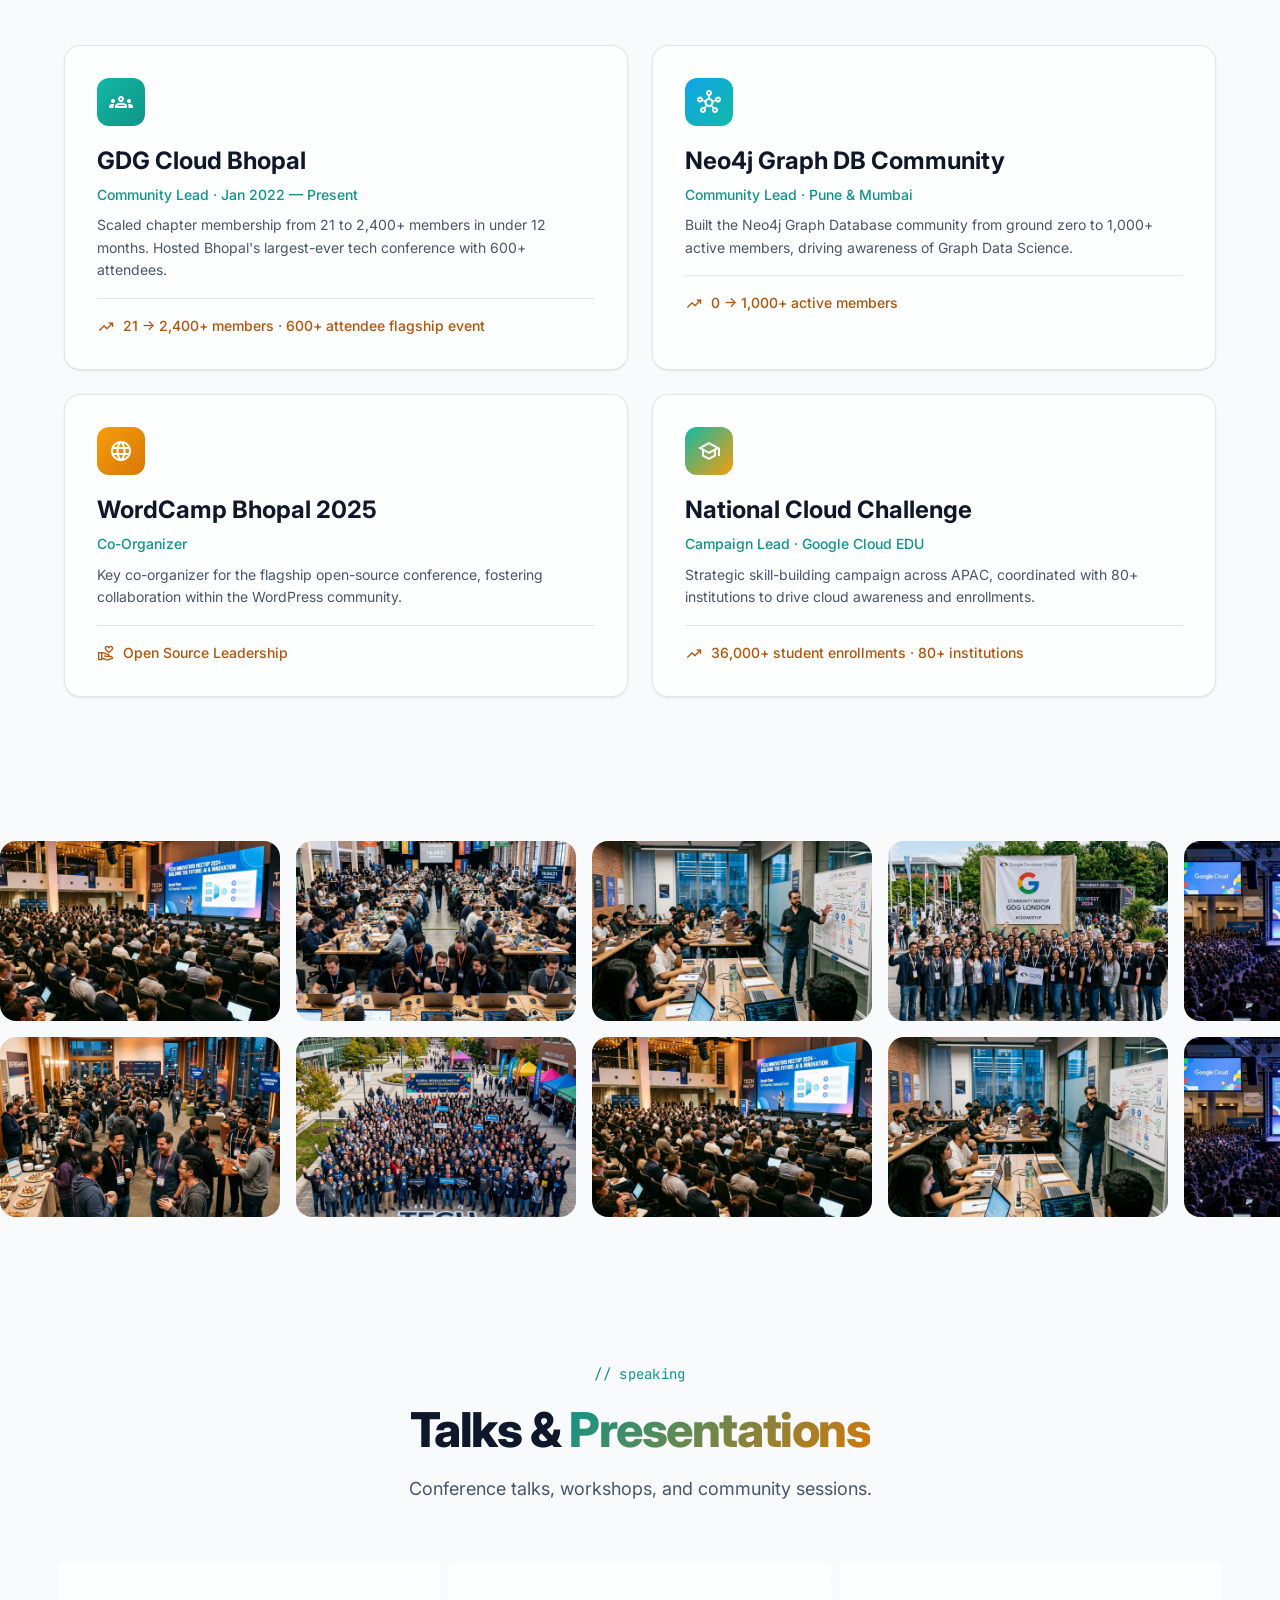
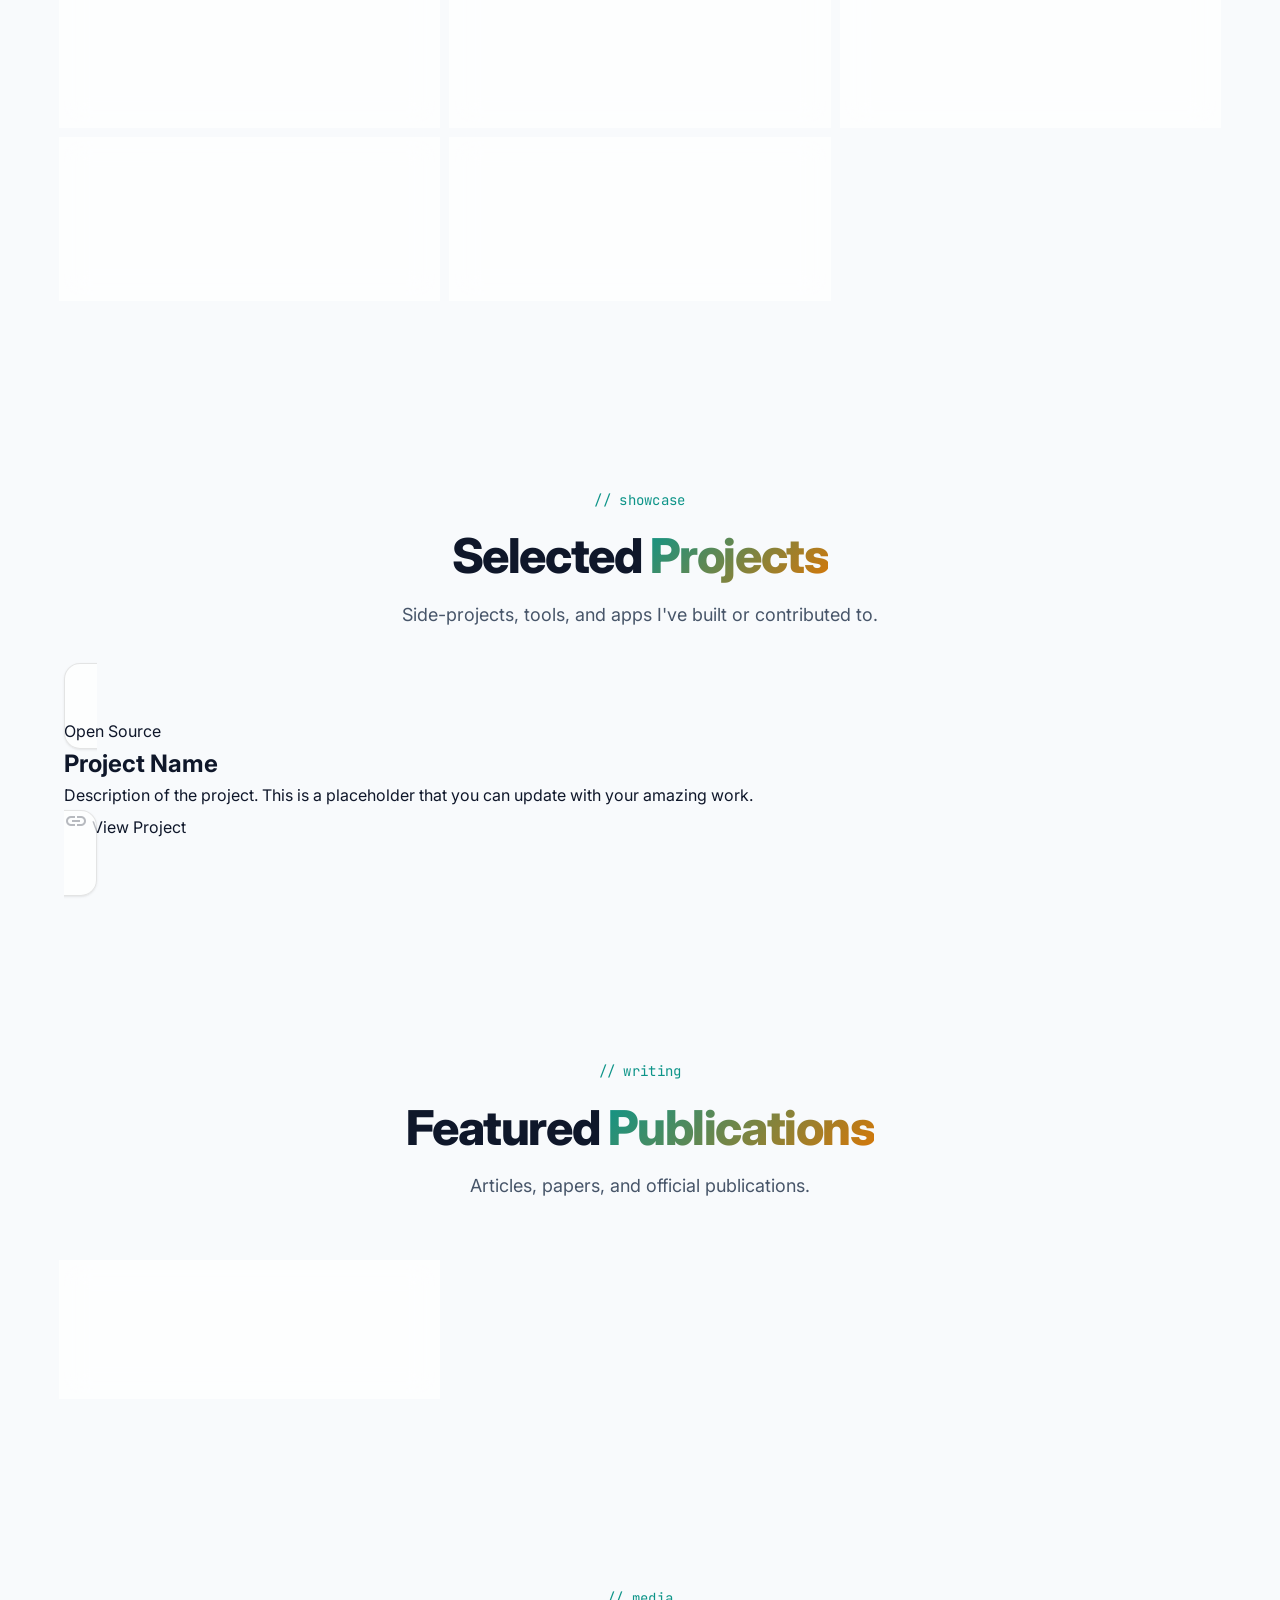
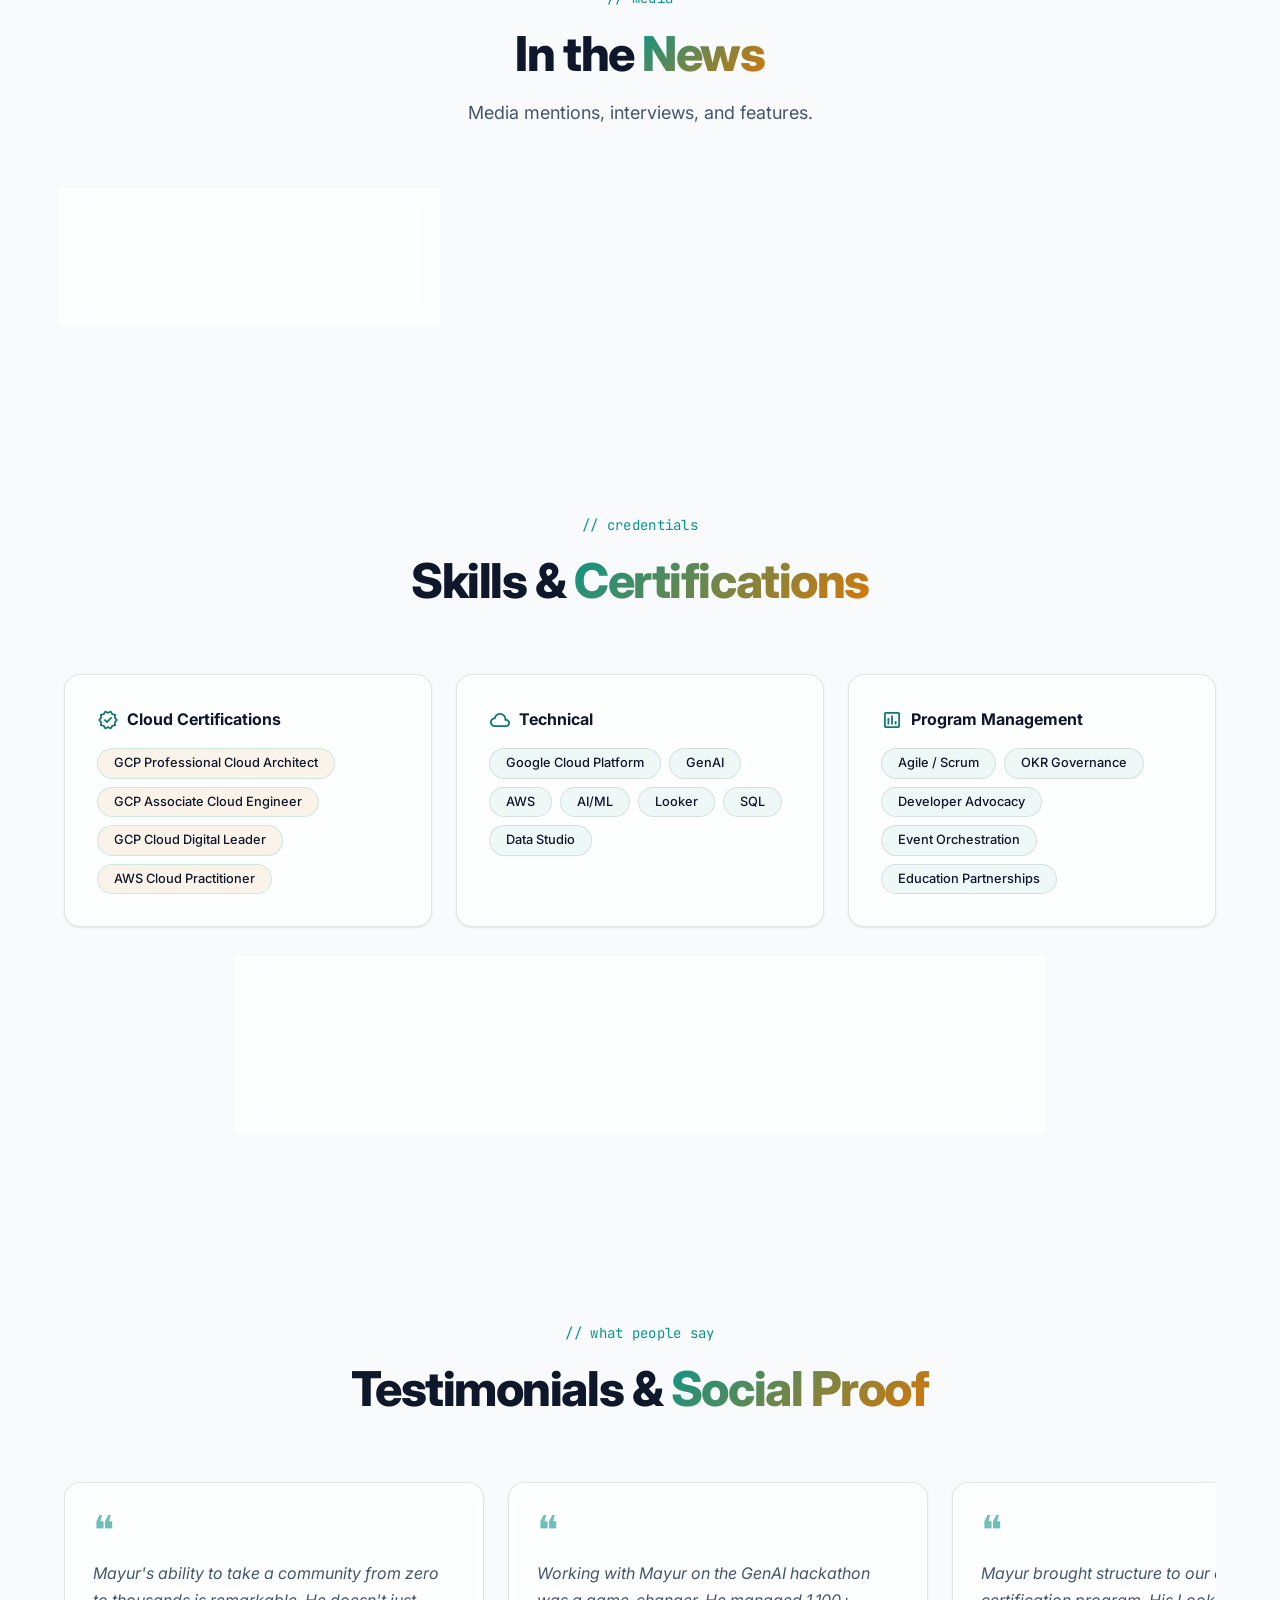
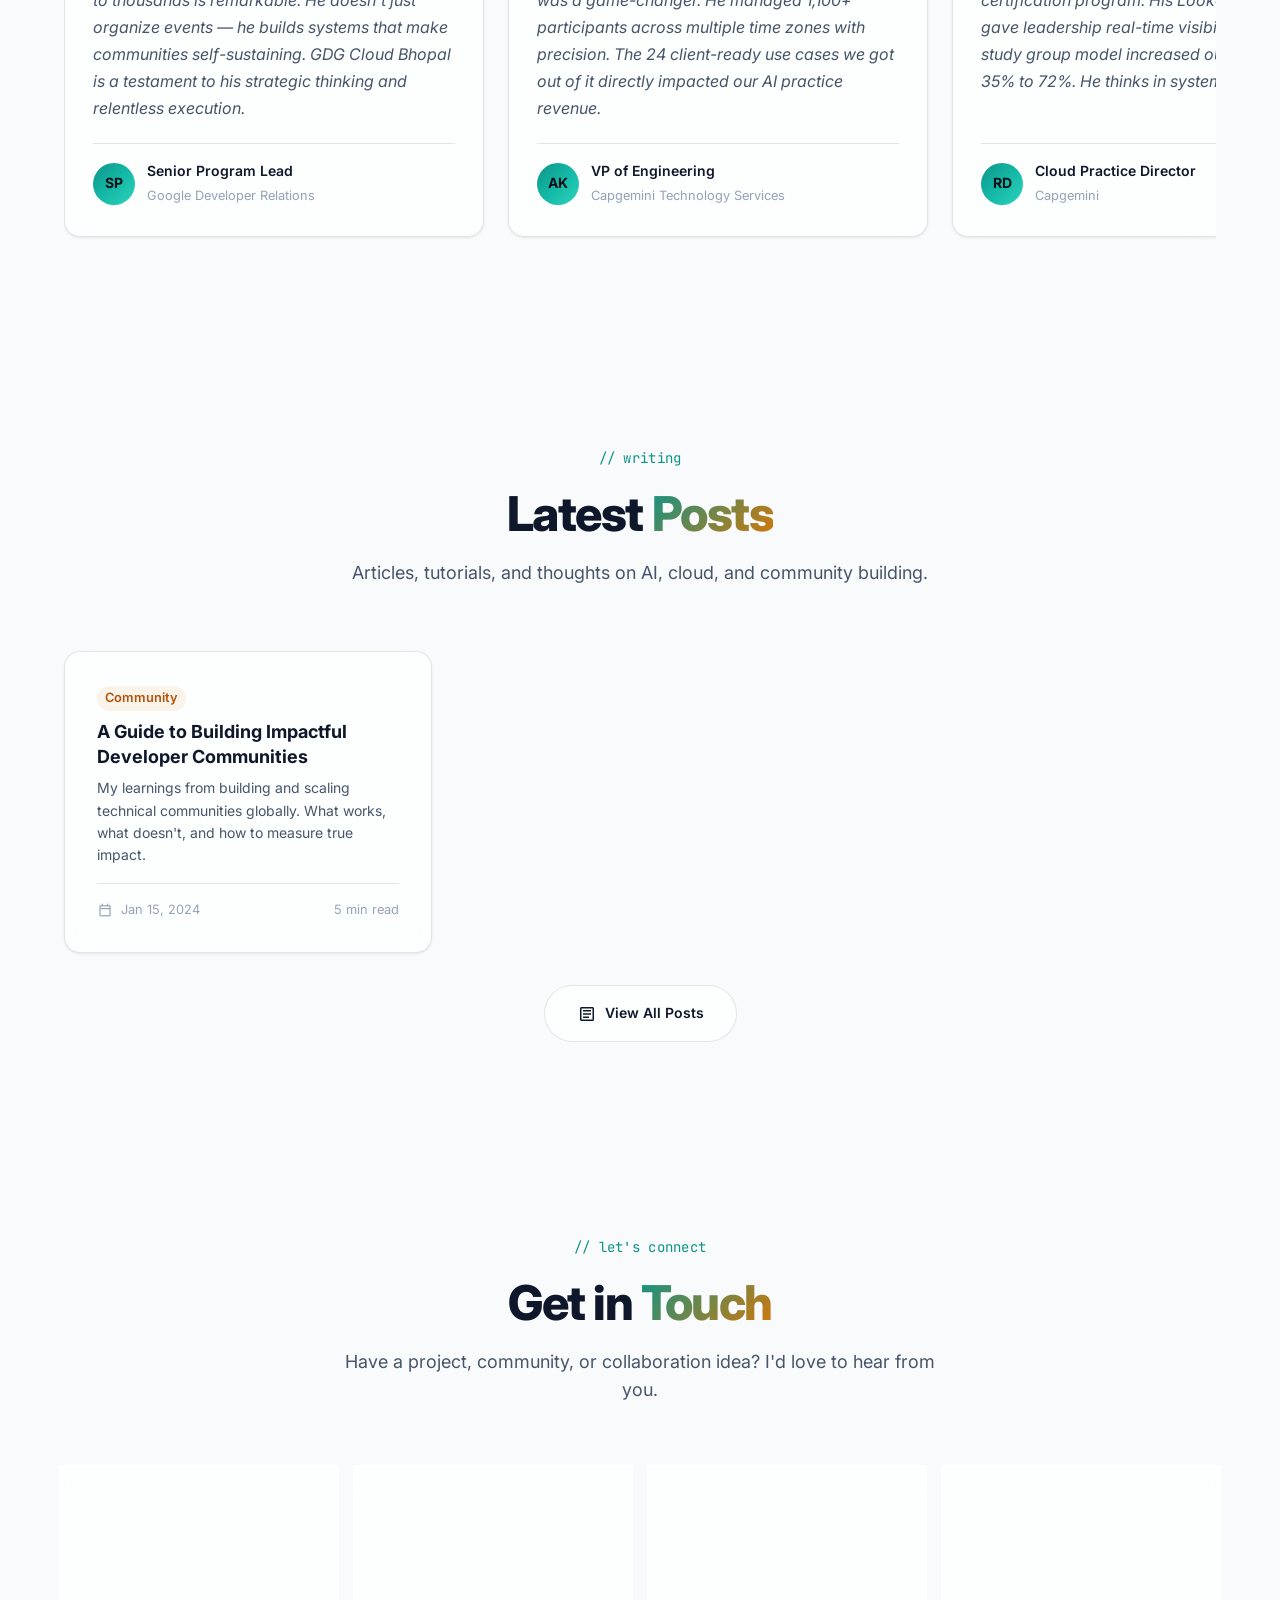
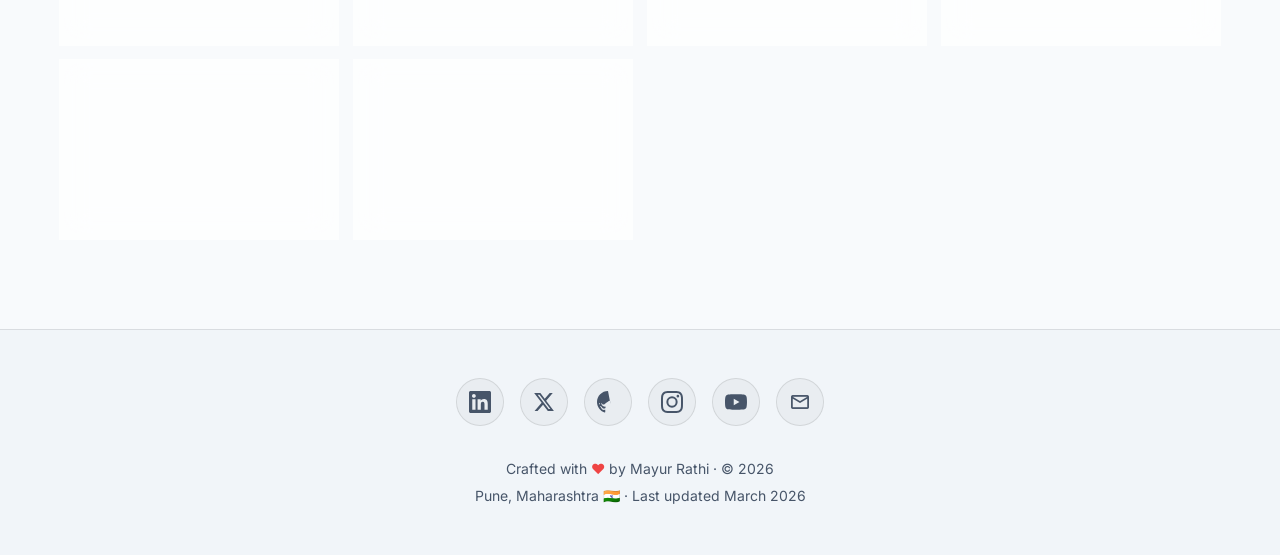
==== commit 668ea355: "feat: implement navigation and structure overhaul" ====
--- a/index.html
+++ b/index.html
@@ -43,7 +43,7 @@
     <link rel="apple-touch-icon" href="assets/favicon.png" />
     <link rel="stylesheet" href="styles.css" />
     <link rel="canonical" href="https://mayur.bhopal.dev/" />
-    <meta name="last-modified" content="2025-03-05" />
+    <meta name="last-modified" content="2026-03-05" />
 
     <!-- Structured Data: Person (Enhanced for E-E-A-T) -->
     <script type="application/ld+json">
@@ -246,17 +246,77 @@
         <span></span>
     </button>
 
-    <!-- Overlay Menu -->
-    <div class="overlay-menu" id="overlay-menu">
-        <div class="overlay-menu-inner">
-            <a href="#about" class="overlay-link">About</a>
-            <a href="#experience" class="overlay-link">Experience</a>
-            <a href="#community" class="overlay-link">Community</a>
-            <a href="#skills" class="overlay-link">Skills</a>
-            <a href="blog/" class="overlay-link">Blog</a>
-            <a href="#contact" class="overlay-link overlay-cta">Contact</a>
+    <!-- Overlay Menu replacement (Side Panel) -->
+    <div class="side-panel-backdrop" id="side-panel-backdrop"></div>
+    <aside class="side-panel" id="side-panel">
+        <div class="side-panel-header">
+            <div class="side-panel-profile">
+                <span class="name-gradient" style="font-size: 1.25rem; font-weight: 800;">Mayur Rathi</span>
+            </div>
+            <button class="side-panel-close" id="side-panel-close" aria-label="Close menu">
+                <span class="material-symbols-outlined">close</span>
+            </button>
         </div>
-    </div>
+        <div class="side-panel-content">
+            <div class="side-panel-section">
+                <p class="side-panel-label">Navigate</p>
+                <a href="#about" class="side-link">About</a>
+                <a href="#experience" class="side-link">Experience</a>
+                <a href="#community" class="side-link">Community</a>
+            </div>
+            <div class="side-panel-section">
+                <p class="side-panel-label">Content</p>
+                <a href="blog/" class="side-link">Blog</a>
+                <a href="#talks" class="side-link">Talks</a>
+                <a href="#projects" class="side-link">Projects</a>
+                <a href="#publications" class="side-link">Publications</a>
+                <a href="#news" class="side-link">In the News</a>
+            </div>
+            <div class="side-panel-section">
+                <p class="side-panel-label">Connect</p>
+                <div class="social-row icon-only-row">
+                    <a href="https://linkedin.com/in/mayurrathi26" target="_blank" rel="noopener" class="social-icon"
+                        aria-label="LinkedIn">
+                        <svg viewBox="0 0 24 24" width="22" height="22" fill="currentColor">
+                            <path
+                                d="M20.447 20.452h-3.554v-5.569c0-1.328-.027-3.037-1.852-3.037-1.853 0-2.136 1.445-2.136 2.939v5.667H9.351V9h3.414v1.561h.046c.477-.9 1.637-1.85 3.37-1.85 3.601 0 4.267 2.37 4.267 5.455v6.286zM5.337 7.433c-1.144 0-2.063-.926-2.063-2.065 0-1.138.92-2.063 2.063-2.063 1.14 0 2.064.925 2.064 2.063 0 1.139-.925 2.065-2.064 2.065zm1.782 13.019H3.555V9h3.564v11.452zM22.225 0H1.771C.792 0 0 .774 0 1.729v20.542C0 23.227.792 24 1.771 24h20.451C23.2 24 24 23.227 24 22.271V1.729C24 .774 23.2 0 22.222 0h.003z" />
+                        </svg>
+                    </a>
+                    <a href="https://twitter.com/mayurrathi" target="_blank" rel="noopener" class="social-icon"
+                        aria-label="Twitter">
+                        <svg viewBox="0 0 24 24" width="22" height="22" fill="currentColor">
+                            <path
+                                d="M18.244 2.25h3.308l-7.227 8.26 8.502 11.24H16.17l-5.214-6.817L4.99 21.75H1.68l7.73-8.835L1.254 2.25H8.08l4.713 6.231zm-1.161 17.52h1.833L7.084 4.126H5.117z" />
+                        </svg>
+                    </a>
+                    <a href="https://github.com/mayurrathi" target="_blank" rel="noopener" class="social-icon"
+                        aria-label="GitHub">
+                        <svg viewBox="0 0 24 24" width="22" height="22" fill="currentColor">
+                            <path
+                                d="M12 0c-6.626 0-12 5.373-12 12 0 5.302 3.438 9.8 8.207 11.387.599.111.793-.261.793-.577v-2.234c-3.338.726-4.033-1.416-4.033-1.416-.546-1.387-1.333-1.756-1.333-1.756-1.089-.745.083-.729.083-.729 1.205.084 1.839 1.237 1.839 1.237 1.07 1.834 2.807 1.304 3.492.997.107-.775.418-1.305.762-1.604-2.665-.305-5.467-1.334-5.467-5.931 0-1.311.469-2.381 1.236-3.221-.124-.303-1.524.117-3.176 0 0 1.008-.322 3.301 1.23.957-.266 1.983-.399 3.003-.404 1.02.005 2.047.138 3.006.404 2.291-1.552 3.297-1.23 3.297-1.23.653 1.653.242 2.874.118 3.176.77.84 1.235 1.911 1.235 3.221 0 4.609-2.807 5.624-5.479 5.921.43.372.823 1.102.823 2.222v3.293c0 .319.192.694.801.576 4.765-1.589 8.199-6.086 8.199-11.386 0-6.627-5.373-12-12-12z" />
+                        </svg>
+                    </a>
+                    <a href="https://www.instagram.com/mayur_lyf/" target="_blank" rel="noopener" class="social-icon"
+                        aria-label="Instagram">
+                        <svg viewBox="0 0 24 24" width="22" height="22" fill="currentColor">
+                            <path
+                                d="M12 2.163c3.204 0 3.584.012 4.85.07 3.252.148 4.771 1.691 4.919 4.919.058 1.265.069 1.645.069 4.849 0 3.205-.012 3.584-.069 4.849-.149 3.225-1.664 4.771-4.919 4.919-1.266.058-1.644.07-4.85.07-3.204 0-3.584-.012-4.849-.07-3.26-.149-4.771-1.699-4.919-4.92-.058-1.265-.07-1.644-.07-4.849 0-3.204.013-3.583.07-4.849.149-3.227 1.664-4.771 4.919-4.919 1.266-.057 1.645-.069 4.849-.069zM12 0C8.741 0 8.333.014 7.053.072 2.695.272.273 2.69.073 7.052.014 8.333 0 8.741 0 12c0 3.259.014 3.668.072 4.948.2 4.358 2.618 6.78 6.98 6.98C8.333 23.986 8.741 24 12 24c3.259 0 3.668-.014 4.948-.072 4.354-.2 6.782-2.618 6.979-6.98.059-1.28.073-1.689.073-4.948 0-3.259-.014-3.667-.072-4.947-.196-4.354-2.617-6.78-6.979-6.98C15.668.014 15.259 0 12 0zm0 5.838a6.162 6.162 0 1 0 0 12.324 6.162 6.162 0 0 0 0-12.324zM12 16a4 4 0 1 1 0-8 4 4 0 0 1 0 8zm6.406-11.845a1.44 1.44 0 1 0 0 2.881 1.44 1.44 0 0 0 0-2.881z" />
+                        </svg>
+                    </a>
+                    <a href="https://www.youtube.com/@Mayur_LYF" target="_blank" rel="noopener" class="social-icon"
+                        aria-label="YouTube">
+                        <svg viewBox="0 0 24 24" width="22" height="22" fill="currentColor">
+                            <path
+                                d="M23.498 6.186a3.016 3.016 0 0 0-2.122-2.136C19.505 3.545 12 3.545 12 3.545s-7.505 0-9.377.505A3.017 3.017 0 0 0 .502 6.186C0 8.07 0 12 0 12s0 3.93.502 5.814a3.016 3.016 0 0 0 2.122 2.136c1.871.505 9.376.505 9.376.505s7.505 0 9.377-.505a3.015 3.015 0 0 0 2.122-2.136C24 15.93 24 12 24 12s0-3.93-.502-5.814zM9.545 15.568V8.432L15.818 12l-6.273 3.568z" />
+                        </svg>
+                    </a>
+                    <a href="mailto:mayurrathicloud@gmail.com" class="social-icon" aria-label="Email">
+                        <span class="material-symbols-outlined" style="font-size: 22px;">mail</span>
+                    </a>
+                </div>
+            </div>
+        </div>
+    </aside>
 
     <!-- Floating Navigation (appears on scroll) -->
     <nav class="floating-nav" id="floating-nav">
@@ -277,13 +337,9 @@
                 <span class="material-symbols-outlined">groups</span>
                 <span class="nav-label">Community</span>
             </a>
-            <a href="#talks" class="nav-link" data-section="talks">
-                <span class="material-symbols-outlined">mic</span>
-                <span class="nav-label">Talks</span>
-            </a>
-            <a href="#skills" class="nav-link" data-section="skills">
-                <span class="material-symbols-outlined">code</span>
-                <span class="nav-label">Skills</span>
+            <a href="blog/" class="nav-link" data-section="blog">
+                <span class="material-symbols-outlined">article</span>
+                <span class="nav-label">Blog</span>
             </a>
             <a href="#contact" class="nav-link" data-section="contact">
                 <span class="material-symbols-outlined">mail</span>
@@ -327,6 +383,47 @@
                             Resume
                         </a>
                     </div>
+
+                    <div class="social-row hero-socials animate-in">
+                        <a href="https://linkedin.com/in/mayurrathi26" target="_blank" rel="noopener"
+                            class="social-icon" aria-label="LinkedIn">
+                            <svg viewBox="0 0 24 24" width="22" height="22" fill="currentColor">
+                                <path
+                                    d="M20.447 20.452h-3.554v-5.569c0-1.328-.027-3.037-1.852-3.037-1.853 0-2.136 1.445-2.136 2.939v5.667H9.351V9h3.414v1.561h.046c.477-.9 1.637-1.85 3.37-1.85 3.601 0 4.267 2.37 4.267 5.455v6.286zM5.337 7.433c-1.144 0-2.063-.926-2.063-2.065 0-1.138.92-2.063 2.063-2.063 1.14 0 2.064.925 2.064 2.063 0 1.139-.925 2.065-2.064 2.065zm1.782 13.019H3.555V9h3.564v11.452zM22.225 0H1.771C.792 0 0 .774 0 1.729v20.542C0 23.227.792 24 1.771 24h20.451C23.2 24 24 23.227 24 22.271V1.729C24 .774 23.2 0 22.222 0h.003z" />
+                            </svg>
+                        </a>
+                        <a href="https://twitter.com/mayurrathi" target="_blank" rel="noopener" class="social-icon"
+                            aria-label="Twitter">
+                            <svg viewBox="0 0 24 24" width="22" height="22" fill="currentColor">
+                                <path
+                                    d="M18.244 2.25h3.308l-7.227 8.26 8.502 11.24H16.17l-5.214-6.817L4.99 21.75H1.68l7.73-8.835L1.254 2.25H8.08l4.713 6.231zm-1.161 17.52h1.833L7.084 4.126H5.117z" />
+                            </svg>
+                        </a>
+                        <a href="https://github.com/mayurrathi" target="_blank" rel="noopener" class="social-icon"
+                            aria-label="GitHub">
+                            <svg viewBox="0 0 24 24" width="22" height="22" fill="currentColor">
+                                <path
+                                    d="M12 0c-6.626 0-12 5.373-12 12 0 5.302 3.438 9.8 8.207 11.387.599.111.793-.261.793-.577v-2.234c-3.338.726-4.033-1.416-4.033-1.416-.546-1.387-1.333-1.756-1.333-1.756-1.089-.745.083-.729.083-.729 1.205.084 1.839 1.237 1.839 1.237 1.07 1.834 2.807 1.304 3.492.997.107-.775.418-1.305.762-1.604-2.665-.305-5.467-1.334-5.467-5.931 0-1.311.469-2.381 1.236-3.221-.124-.303-1.524.117-3.176 0 0 1.008-.322 3.301 1.23.957-.266 1.983-.399 3.003-.404 1.02.005 2.047.138 3.006.404 2.291-1.552 3.297-1.23 3.297-1.23.653 1.653.242 2.874.118 3.176.77.84 1.235 1.911 1.235 3.221 0 4.609-2.807 5.624-5.479 5.921.43.372.823 1.102.823 2.222v3.293c0 .319.192.694.801.576 4.765-1.589 8.199-6.086 8.199-11.386 0-6.627-5.373-12-12-12z" />
+                            </svg>
+                        </a>
+                        <a href="https://www.instagram.com/mayur_lyf/" target="_blank" rel="noopener"
+                            class="social-icon" aria-label="Instagram">
+                            <svg viewBox="0 0 24 24" width="22" height="22" fill="currentColor">
+                                <path
+                                    d="M12 2.163c3.204 0 3.584.012 4.85.07 3.252.148 4.771 1.691 4.919 4.919.058 1.265.069 1.645.069 4.849 0 3.205-.012 3.584-.069 4.849-.149 3.225-1.664 4.771-4.919 4.919-1.266.058-1.644.07-4.85.07-3.204 0-3.584-.012-4.849-.07-3.26-.149-4.771-1.699-4.919-4.92-.058-1.265-.07-1.644-.07-4.849 0-3.204.013-3.583.07-4.849.149-3.227 1.664-4.771 4.919-4.919 1.266-.057 1.645-.069 4.849-.069zM12 0C8.741 0 8.333.014 7.053.072 2.695.272.273 2.69.073 7.052.014 8.333 0 8.741 0 12c0 3.259.014 3.668.072 4.948.2 4.358 2.618 6.78 6.98 6.98C8.333 23.986 8.741 24 12 24c3.259 0 3.668-.014 4.948-.072 4.354-.2 6.782-2.618 6.979-6.98.059-1.28.073-1.689.073-4.948 0-3.259-.014-3.667-.072-4.947-.196-4.354-2.617-6.78-6.979-6.98C15.668.014 15.259 0 12 0zm0 5.838a6.162 6.162 0 1 0 0 12.324 6.162 6.162 0 0 0 0-12.324zM12 16a4 4 0 1 1 0-8 4 4 0 0 1 0 8zm6.406-11.845a1.44 1.44 0 1 0 0 2.881 1.44 1.44 0 0 0 0-2.881z" />
+                            </svg>
+                        </a>
+                        <a href="https://www.youtube.com/@Mayur_LYF" target="_blank" rel="noopener" class="social-icon"
+                            aria-label="YouTube">
+                            <svg viewBox="0 0 24 24" width="22" height="22" fill="currentColor">
+                                <path
+                                    d="M23.498 6.186a3.016 3.016 0 0 0-2.122-2.136C19.505 3.545 12 3.545 12 3.545s-7.505 0-9.377.505A3.017 3.017 0 0 0 .502 6.186C0 8.07 0 12 0 12s0 3.93.502 5.814a3.016 3.016 0 0 0 2.122 2.136c1.871.505 9.376.505 9.376.505s7.505 0 9.377-.505a3.015 3.015 0 0 0 2.122-2.136C24 15.93 24 12 24 12s0-3.93-.502-5.814zM9.545 15.568V8.432L15.818 12l-6.273 3.568z" />
+                            </svg>
+                        </a>
+                        <a href="mailto:mayurrathicloud@gmail.com" class="social-icon" aria-label="Email">
+                            <span class="material-symbols-outlined" style="font-size: 22px;">mail</span>
+                        </a>
+                    </div>
                     <div class="hero-stats animate-in">
                         <div class="stat">
                             <span class="stat-number" data-count="36">0</span><span class="stat-suffix">K+</span>
@@ -686,6 +783,81 @@
             </div>
         </section>
 
+        <!-- ═══════════════ PROJECTS SECTION ═══════════════ -->
+        <section id="projects" class="section projects-section">
+            <div class="container">
+                <div class="section-header">
+                    <span class="section-tag">// showcase</span>
+                    <h2 class="section-title">Selected <span class="highlight">Projects</span></h2>
+                    <p class="section-subtitle">Side-projects, tools, and apps I've built or contributed to.</p>
+                </div>
+                <div class="blog-grid">
+                    <a href="#" target="_blank" class="blog-card glass-card animate-in">
+                        <div class="blog-card-category">Open Source</div>
+                        <h2>Project Name</h2>
+                        <p>Description of the project. This is a placeholder that you can update with your amazing work.
+                        </p>
+                        <div class="blog-card-footer">
+                            <span class="material-symbols-outlined">link</span>
+                            <span>View Project</span>
+                        </div>
+                    </a>
+                </div>
+            </div>
+        </section>
+
+        <!-- ═══════════════ PUBLICATIONS SECTION ═══════════════ -->
+        <section id="publications" class="section publications-section">
+            <div class="container">
+                <div class="section-header">
+                    <span class="section-tag">// writing</span>
+                    <h2 class="section-title">Featured <span class="highlight">Publications</span></h2>
+                    <p class="section-subtitle">Articles, papers, and official publications.</p>
+                </div>
+                <div class="talks-grid">
+                    <a href="#" target="_blank" class="talk-card glass-card animate-in" style="text-decoration: none;">
+                        <div class="talk-icon">
+                            <span class="material-symbols-outlined">menu_book</span>
+                        </div>
+                        <div class="talk-info">
+                            <h3 style="color: var(--text-primary);">Publication Title Placeholder</h3>
+                            <p class="talk-event">Publication Name or Journal</p>
+                            <div class="talk-meta">
+                                <span class="talk-year">2026</span>
+                                <span class="talk-type">Article</span>
+                            </div>
+                        </div>
+                    </a>
+                </div>
+            </div>
+        </section>
+
+        <!-- ═══════════════ IN THE NEWS SECTION ═══════════════ -->
+        <section id="news" class="section news-section">
+            <div class="container">
+                <div class="section-header">
+                    <span class="section-tag">// media</span>
+                    <h2 class="section-title">In the <span class="highlight">News</span></h2>
+                    <p class="section-subtitle">Media mentions, interviews, and features.</p>
+                </div>
+                <div class="talks-grid">
+                    <a href="#" target="_blank" class="talk-card glass-card animate-in" style="text-decoration: none;">
+                        <div class="talk-icon">
+                            <span class="material-symbols-outlined">newspaper</span>
+                        </div>
+                        <div class="talk-info">
+                            <h3 style="color: var(--text-primary);">News Headline Placeholder</h3>
+                            <p class="talk-event">Media Outlet Name</p>
+                            <div class="talk-meta">
+                                <span class="talk-year">2026</span>
+                                <span class="talk-type">Feature</span>
+                            </div>
+                        </div>
+                    </a>
+                </div>
+            </div>
+        </section>
+
         <!-- ═══════════════ SKILLS & CERTS SECTION ═══════════════ -->
         <section id="skills" class="section skills-section">
             <div class="container">
@@ -897,8 +1069,48 @@
     <!-- Footer -->
     <footer class="footer">
         <div class="container">
-            <p>Crafted with <span class="heart">♥</span> by Mayur Rathi · © 2025</p>
-            <p class="footer-sub">Pune, Maharashtra 🇮🇳</p>
+            <div class="social-row footer-socials">
+                <a href="https://linkedin.com/in/mayurrathi26" target="_blank" rel="noopener" class="social-icon"
+                    aria-label="LinkedIn">
+                    <svg viewBox="0 0 24 24" width="22" height="22" fill="currentColor">
+                        <path
+                            d="M20.447 20.452h-3.554v-5.569c0-1.328-.027-3.037-1.852-3.037-1.853 0-2.136 1.445-2.136 2.939v5.667H9.351V9h3.414v1.561h.046c.477-.9 1.637-1.85 3.37-1.85 3.601 0 4.267 2.37 4.267 5.455v6.286zM5.337 7.433c-1.144 0-2.063-.926-2.063-2.065 0-1.138.92-2.063 2.063-2.063 1.14 0 2.064.925 2.064 2.063 0 1.139-.925 2.065-2.064 2.065zm1.782 13.019H3.555V9h3.564v11.452zM22.225 0H1.771C.792 0 0 .774 0 1.729v20.542C0 23.227.792 24 1.771 24h20.451C23.2 24 24 23.227 24 22.271V1.729C24 .774 23.2 0 22.222 0h.003z" />
+                    </svg>
+                </a>
+                <a href="https://twitter.com/mayurrathi" target="_blank" rel="noopener" class="social-icon"
+                    aria-label="Twitter">
+                    <svg viewBox="0 0 24 24" width="22" height="22" fill="currentColor">
+                        <path
+                            d="M18.244 2.25h3.308l-7.227 8.26 8.502 11.24H16.17l-5.214-6.817L4.99 21.75H1.68l7.73-8.835L1.254 2.25H8.08l4.713 6.231zm-1.161 17.52h1.833L7.084 4.126H5.117z" />
+                    </svg>
+                </a>
+                <a href="https://github.com/mayurrathi" target="_blank" rel="noopener" class="social-icon"
+                    aria-label="GitHub">
+                    <svg viewBox="0 0 24 24" width="22" height="22" fill="currentColor">
+                        <path
+                            d="M12 0c-6.626 0-12 5.373-12 12 0 5.302 3.438 9.8 8.207 11.387.599.111.793-.261.793-.577v-2.234c-3.338.726-4.033-1.416-4.033-1.416-.546-1.387-1.333-1.756-1.333-1.756-1.089-.745.083-.729.083-.729 1.205.084 1.839 1.237 1.839 1.237 1.07 1.834 2.807 1.304 3.492.997.107-.775.418-1.305.762-1.604-2.665-.305-5.467-1.334-5.467-5.931 0-1.311.469-2.381 1.236-3.221-.124-.303-1.524.117-3.176 0 0 1.008-.322 3.301 1.23.957-.266 1.983-.399 3.003-.404 1.02.005 2.047.138 3.006.404 2.291-1.552 3.297-1.23 3.297-1.23.653 1.653.242 2.874.118 3.176.77.84 1.235 1.911 1.235 3.221 0 4.609-2.807 5.624-5.479 5.921.43.372.823 1.102.823 2.222v3.293c0 .319.192.694.801.576 4.765-1.589 8.199-6.086 8.199-11.386 0-6.627-5.373-12-12-12z" />
+                    </svg>
+                </a>
+                <a href="https://www.instagram.com/mayur_lyf/" target="_blank" rel="noopener" class="social-icon"
+                    aria-label="Instagram">
+                    <svg viewBox="0 0 24 24" width="22" height="22" fill="currentColor">
+                        <path
+                            d="M12 2.163c3.204 0 3.584.012 4.85.07 3.252.148 4.771 1.691 4.919 4.919.058 1.265.069 1.645.069 4.849 0 3.205-.012 3.584-.069 4.849-.149 3.225-1.664 4.771-4.919 4.919-1.266.058-1.644.07-4.85.07-3.204 0-3.584-.012-4.849-.07-3.26-.149-4.771-1.699-4.919-4.92-.058-1.265-.07-1.644-.07-4.849 0-3.204.013-3.583.07-4.849.149-3.227 1.664-4.771 4.919-4.919 1.266-.057 1.645-.069 4.849-.069zM12 0C8.741 0 8.333.014 7.053.072 2.695.272.273 2.69.073 7.052.014 8.333 0 8.741 0 12c0 3.259.014 3.668.072 4.948.2 4.358 2.618 6.78 6.98 6.98C8.333 23.986 8.741 24 12 24c3.259 0 3.668-.014 4.948-.072 4.354-.2 6.782-2.618 6.979-6.98.059-1.28.073-1.689.073-4.948 0-3.259-.014-3.667-.072-4.947-.196-4.354-2.617-6.78-6.979-6.98C15.668.014 15.259 0 12 0zm0 5.838a6.162 6.162 0 1 0 0 12.324 6.162 6.162 0 0 0 0-12.324zM12 16a4 4 0 1 1 0-8 4 4 0 0 1 0 8zm6.406-11.845a1.44 1.44 0 1 0 0 2.881 1.44 1.44 0 0 0 0-2.881z" />
+                    </svg>
+                </a>
+                <a href="https://www.youtube.com/@Mayur_LYF" target="_blank" rel="noopener" class="social-icon"
+                    aria-label="YouTube">
+                    <svg viewBox="0 0 24 24" width="22" height="22" fill="currentColor">
+                        <path
+                            d="M23.498 6.186a3.016 3.016 0 0 0-2.122-2.136C19.505 3.545 12 3.545 12 3.545s-7.505 0-9.377.505A3.017 3.017 0 0 0 .502 6.186C0 8.07 0 12 0 12s0 3.93.502 5.814a3.016 3.016 0 0 0 2.122 2.136c1.871.505 9.376.505 9.376.505s7.505 0 9.377-.505a3.015 3.015 0 0 0 2.122-2.136C24 15.93 24 12 24 12s0-3.93-.502-5.814zM9.545 15.568V8.432L15.818 12l-6.273 3.568z" />
+                    </svg>
+                </a>
+                <a href="mailto:mayurrathicloud@gmail.com" class="social-icon" aria-label="Email">
+                    <span class="material-symbols-outlined" style="font-size: 22px;">mail</span>
+                </a>
+            </div>
+            <p>Crafted with <span class="heart">♥</span> by Mayur Rathi · © 2026</p>
+            <p class="footer-sub">Pune, Maharashtra 🇮🇳 · Last updated March 2026</p>
         </div>
     </footer>
 
--- a/styles.css
+++ b/styles.css
@@ -98,6 +98,8 @@
 html {
   scroll-behavior: smooth;
   scroll-padding-top: var(--space-4xl);
+  /* Support safe areas for notched phones */
+  padding: env(safe-area-inset-top) env(safe-area-inset-right) env(safe-area-inset-bottom) env(safe-area-inset-left);
 }
 
 body {
@@ -212,54 +214,162 @@
   box-shadow: 0 2px 12px rgba(0, 0, 0, 0.1);
 }
 
-/* ── Full-Screen Overlay Menu ── */
-.overlay-menu {
+/* ── Slide-In Side Panel Menu ── */
+.side-panel-backdrop {
   position: fixed;
   inset: 0;
+  z-index: 9998;
+  background: rgba(0, 0, 0, 0.5);
+  backdrop-filter: blur(4px);
+  -webkit-backdrop-filter: blur(4px);
+  opacity: 0;
+  pointer-events: none;
+  transition: opacity 0.3s ease;
+}
+
+[data-theme="light"] .side-panel-backdrop {
+  background: rgba(255, 255, 255, 0.5);
+}
+
+.side-panel-backdrop.open {
+  opacity: 1;
+  pointer-events: auto;
+}
+
+.side-panel {
+  position: fixed;
+  top: 0;
+  right: -320px;
+  bottom: 0;
+  width: 320px;
+  max-width: 85vw;
   z-index: 9999;
   background: rgba(13, 17, 23, 0.96);
-  backdrop-filter: blur(30px);
-  -webkit-backdrop-filter: blur(30px);
+  backdrop-filter: blur(20px);
+  -webkit-backdrop-filter: blur(20px);
+  border-left: 1px solid var(--color-border);
+  box-shadow: -10px 0 30px rgba(0, 0, 0, 0.2);
+  display: flex;
+  flex-direction: column;
+  transition: transform 0.4s cubic-bezier(0.16, 1, 0.3, 1);
+  overflow-y: auto;
+}
+
+[data-theme="light"] .side-panel {
+  background: rgba(255, 255, 255, 0.96);
+  box-shadow: -10px 0 30px rgba(0, 0, 0, 0.05);
+}
+
+.side-panel.open {
+  transform: translateX(-100%);
+}
+
+.side-panel-header {
+  display: flex;
+  align-items: center;
+  justify-content: space-between;
+  padding: var(--space-xl) var(--space-xl) var(--space-md);
+  border-bottom: 1px solid var(--color-border);
+}
+
+.side-panel-close {
+  background: transparent;
+  border: none;
+  color: var(--text-secondary);
+  cursor: pointer;
   display: flex;
   align-items: center;
   justify-content: center;
-  opacity: 0;
-  pointer-events: none;
-  transition: opacity 0.35s ease;
-}
-
-.overlay-menu.open {
-  opacity: 1;
-  pointer-events: auto;
-}
-
-.overlay-menu-inner {
+  padding: var(--space-xs);
+  border-radius: var(--radius-sm);
+  transition: all var(--duration-fast);
+}
+
+.side-panel-close:hover {
+  color: var(--text-primary);
+  background: var(--color-surface-hover);
+}
+
+.side-panel-content {
+  padding: var(--space-xl);
   display: flex;
   flex-direction: column;
-  align-items: center;
-  gap: var(--space-lg);
-}
-
-.overlay-link {
-  font-size: clamp(1.5rem, 4vw, 2.5rem);
+  gap: var(--space-2xl);
+  flex: 1;
+}
+
+.side-panel-section {
+  display: flex;
+  flex-direction: column;
+  gap: var(--space-sm);
+}
+
+.side-panel-label {
+  font-size: var(--font-size-xs);
+  text-transform: uppercase;
+  letter-spacing: 0.1em;
   font-weight: 700;
+  color: var(--text-tertiary);
+  margin-bottom: var(--space-xs);
+}
+
+.side-link {
+  font-size: var(--font-size-lg);
+  font-weight: 600;
   color: var(--text-secondary);
   text-decoration: none;
-  transition: all 0.25s ease;
-  letter-spacing: -0.01em;
-}
-
-.overlay-link:hover {
+  padding: var(--space-sm) 0;
+  transition: all var(--duration-fast);
+  display: flex;
+  align-items: center;
+}
+
+.side-link:hover {
   color: var(--color-accent-light);
-  transform: scale(1.05);
-}
-
-.overlay-cta {
-  color: var(--color-accent) !important;
-}
-
-[data-theme="light"] .overlay-menu {
-  background: rgba(248, 250, 252, 0.96);
+  transform: translateX(4px);
+}
+
+/* ── Social Rows ── */
+.social-row {
+  display: flex;
+  gap: var(--space-md);
+  flex-wrap: wrap;
+}
+
+.social-icon {
+  width: 48px;
+  height: 48px;
+  border-radius: 50%;
+  background: var(--color-surface);
+  border: 1px solid var(--color-border);
+  display: flex;
+  align-items: center;
+  justify-content: center;
+  color: var(--text-secondary);
+  transition: all var(--duration-fast);
+}
+
+.social-icon:hover {
+  color: var(--color-accent-light);
+  border-color: var(--color-accent);
+  background: var(--color-surface-hover);
+  transform: translateY(-2px);
+  box-shadow: 0 4px 12px var(--color-accent-subtle);
+}
+
+.hero-socials {
+  margin-top: var(--space-md);
+  margin-bottom: var(--space-xl);
+}
+
+.footer-socials {
+  justify-content: center;
+  margin-bottom: var(--space-xl);
+}
+
+.icon-only-row .social-icon {
+  width: 44px;
+  height: 44px;
 }
 
 @media (max-width: 768px) {
@@ -274,11 +384,12 @@
 /* ── Floating Navigation (bottom, appears on scroll) ── */
 .floating-nav {
   position: fixed;
-  bottom: var(--space-lg);
+  bottom: calc(var(--space-lg) + env(safe-area-inset-bottom, 0px));
   left: 50%;
   transform: translateX(-50%) translateY(100px);
   z-index: 1000;
   opacity: 0;
+  max-width: calc(100vw - 32px);
   transition: transform var(--duration-slow) var(--ease-out),
     opacity var(--duration-slow) var(--ease-out);
 }
@@ -341,6 +452,8 @@
   position: relative;
   z-index: 1;
   min-height: 100vh;
+  min-height: 100svh;
+  /* Small viewport height — avoids browser chrome overlap on mobile */
   display: flex;
   flex-direction: column;
   justify-content: center;
@@ -449,6 +562,7 @@
 /* ── CTAs ── */
 .hero-cta {
   display: flex;
+  flex-wrap: wrap;
   gap: var(--space-md);
   margin-bottom: var(--space-xl);
 }
@@ -1248,6 +1362,7 @@
   z-index: 1;
   text-align: center;
   padding: var(--space-2xl) var(--space-lg);
+  padding-bottom: calc(var(--space-2xl) + env(safe-area-inset-bottom, 0px));
   border-top: 1px solid var(--color-border);
 }
 
@@ -1422,10 +1537,18 @@
 @media (max-width: 768px) {
   .hero-section {
     padding: var(--space-3xl) var(--space-md);
+    min-height: auto;
+    /* Let content determine height on mobile */
+  }
+
+  .hero-cta {
+    flex-wrap: wrap;
+    justify-content: center;
   }
 
   .hero-stats {
     flex-direction: row;
+    flex-wrap: wrap;
     gap: var(--space-lg);
   }
 
@@ -1464,27 +1587,58 @@
 
   .nav-inner {
     gap: 2px;
-    padding: 6px 10px;
+    padding: 8px;
+    overflow-x: auto;
+    -webkit-overflow-scrolling: touch;
+    scrollbar-width: none;
+  }
+
+  .nav-inner::-webkit-scrollbar {
+    display: none;
   }
 
   .nav-link {
-    padding: 8px 10px;
+    padding: 8px;
+    min-width: 40px;
+    min-height: 40px;
+    justify-content: center;
   }
 
   .nav-label {
     display: none !important;
+  }
+
+  /* Ensure buttons don't get too small for touch */
+  .btn {
+    min-height: 44px;
+    padding: var(--space-sm) var(--space-md);
+  }
+
+  /* Section spacing tightened for mobile */
+  .section {
+    padding: var(--space-3xl) 0;
   }
 }
 
 @media (max-width: 480px) {
   .hero-cta {
     flex-direction: column;
-    align-items: center;
+    align-items: stretch;
+  }
+
+  .hero-cta .btn {
+    justify-content: center;
+    width: 100%;
   }
 
   .hero-stats {
     flex-wrap: wrap;
     justify-content: center;
+    gap: var(--space-md);
+  }
+
+  .stat {
+    text-align: center;
   }
 
   .contact-grid {
@@ -1492,8 +1646,20 @@
   }
 
   .image-wrapper {
-    width: 220px;
-    height: 220px;
+    width: 200px;
+    height: 200px;
+  }
+
+  .section-title {
+    font-size: var(--font-size-2xl);
+  }
+
+  .container {
+    padding: 0 var(--space-md);
+  }
+
+  .floating-nav {
+    bottom: calc(var(--space-sm) + env(safe-area-inset-bottom, 0px));
   }
 }
 
@@ -1968,7 +2134,7 @@
   }
 
   .testimonial-card {
-    flex: 0 0 85vw;
+    flex: 0 0 calc(100vw - 48px);
   }
 
   .channels-grid {
@@ -1978,11 +2144,32 @@
   .theme-toggle {
     top: 0.75rem;
     right: 0.75rem;
-    width: 38px;
-    height: 38px;
-  }
-
-  .hero-cta {
-    flex-wrap: wrap;
+    width: 44px;
+    height: 44px;
+  }
+
+  .hamburger {
+    top: 0.75rem;
+    right: 4rem;
+    width: 44px;
+    height: 44px;
+  }
+}
+
+@media (max-width: 380px) {
+  .testimonial-card {
+    flex: 0 0 calc(100vw - 32px);
+  }
+
+  .floating-nav {
+    max-width: calc(100vw - 16px);
+  }
+
+  .nav-link {
+    padding: 8px 6px;
+  }
+
+  .name-gradient {
+    font-size: var(--font-size-3xl);
   }
 }
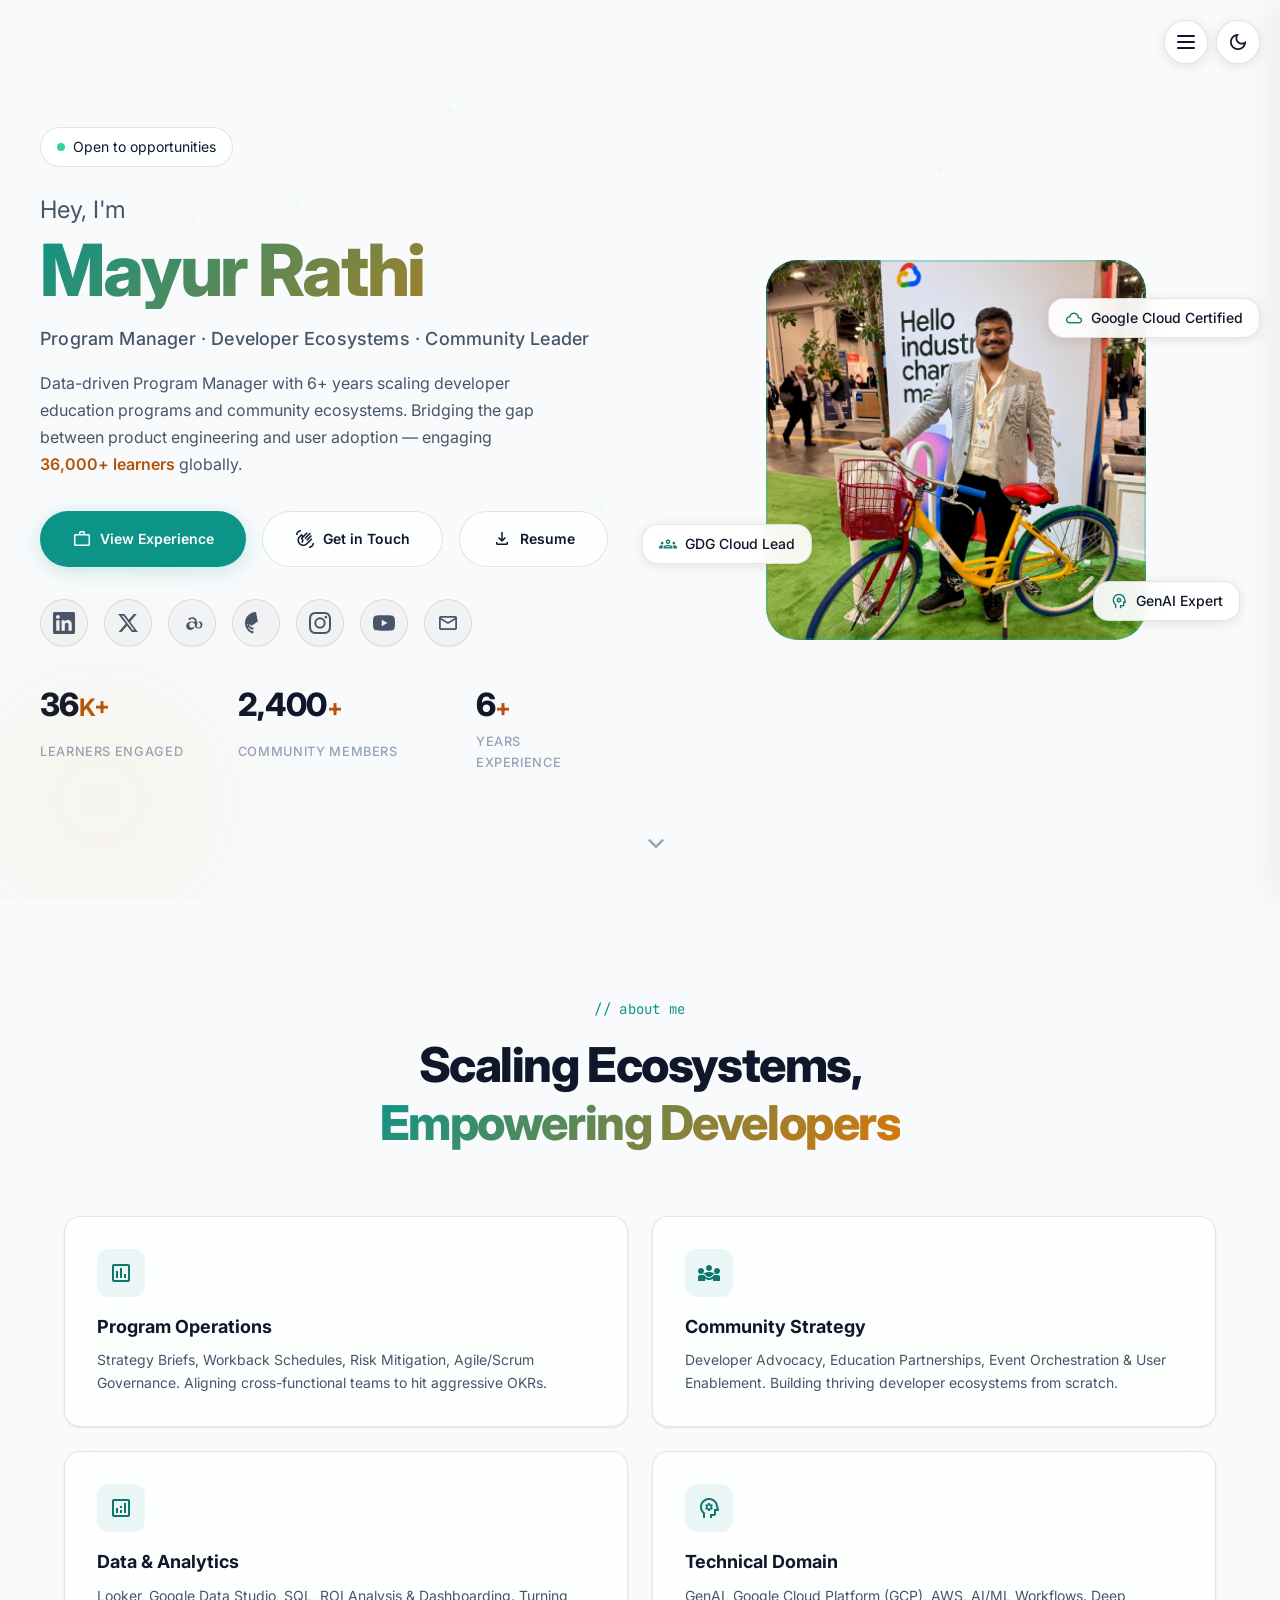
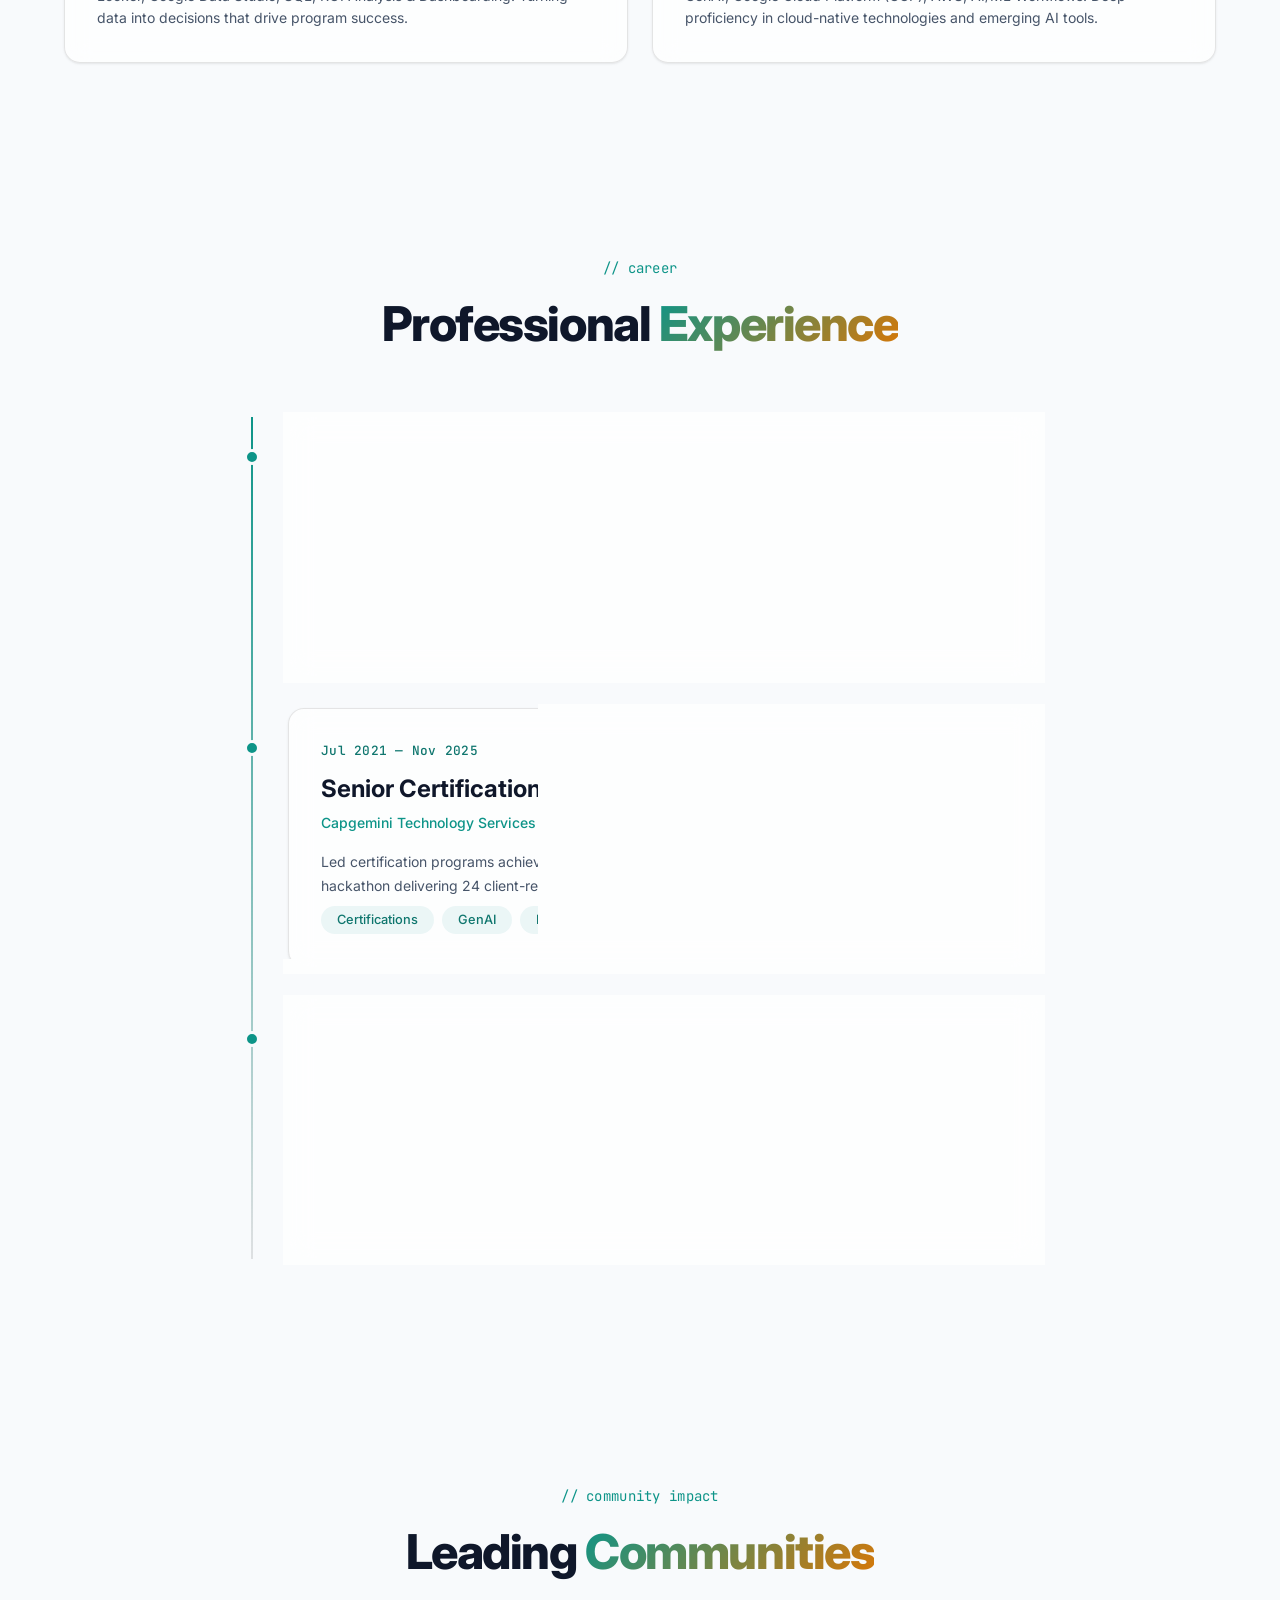
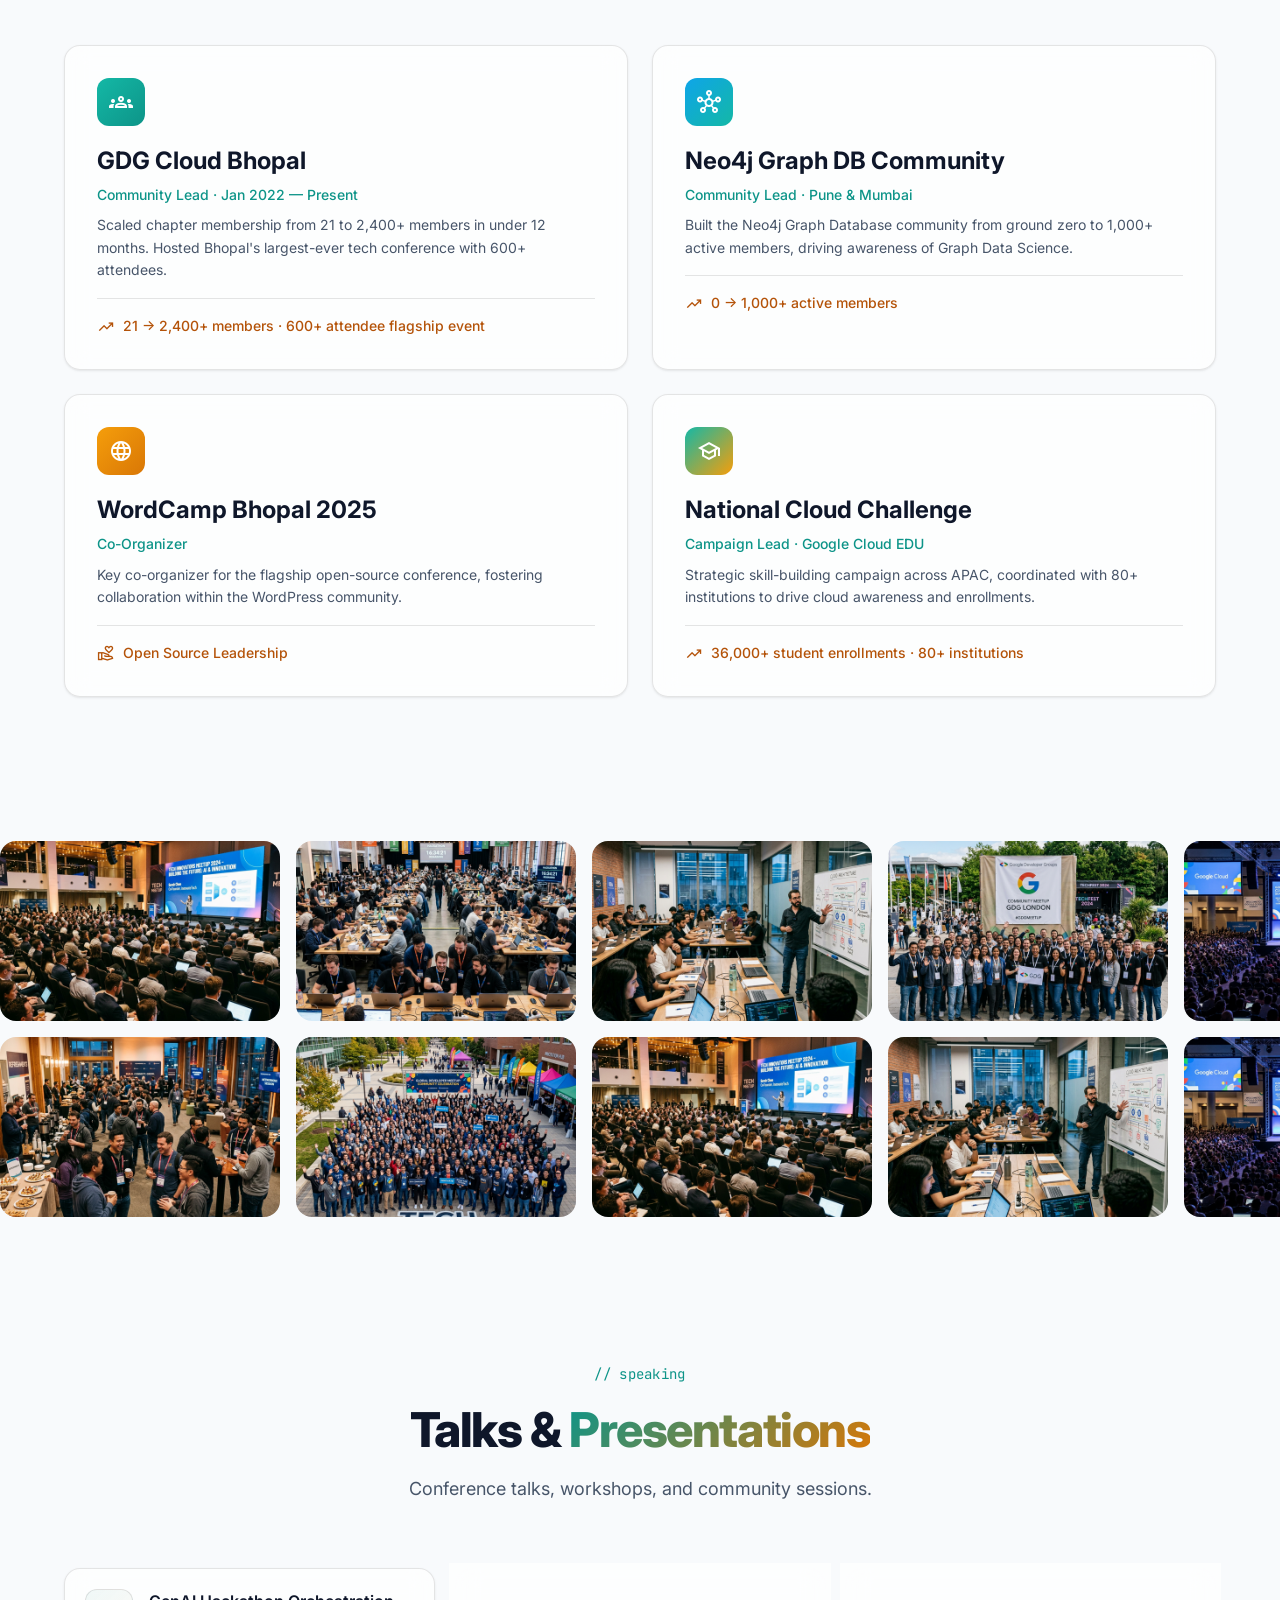
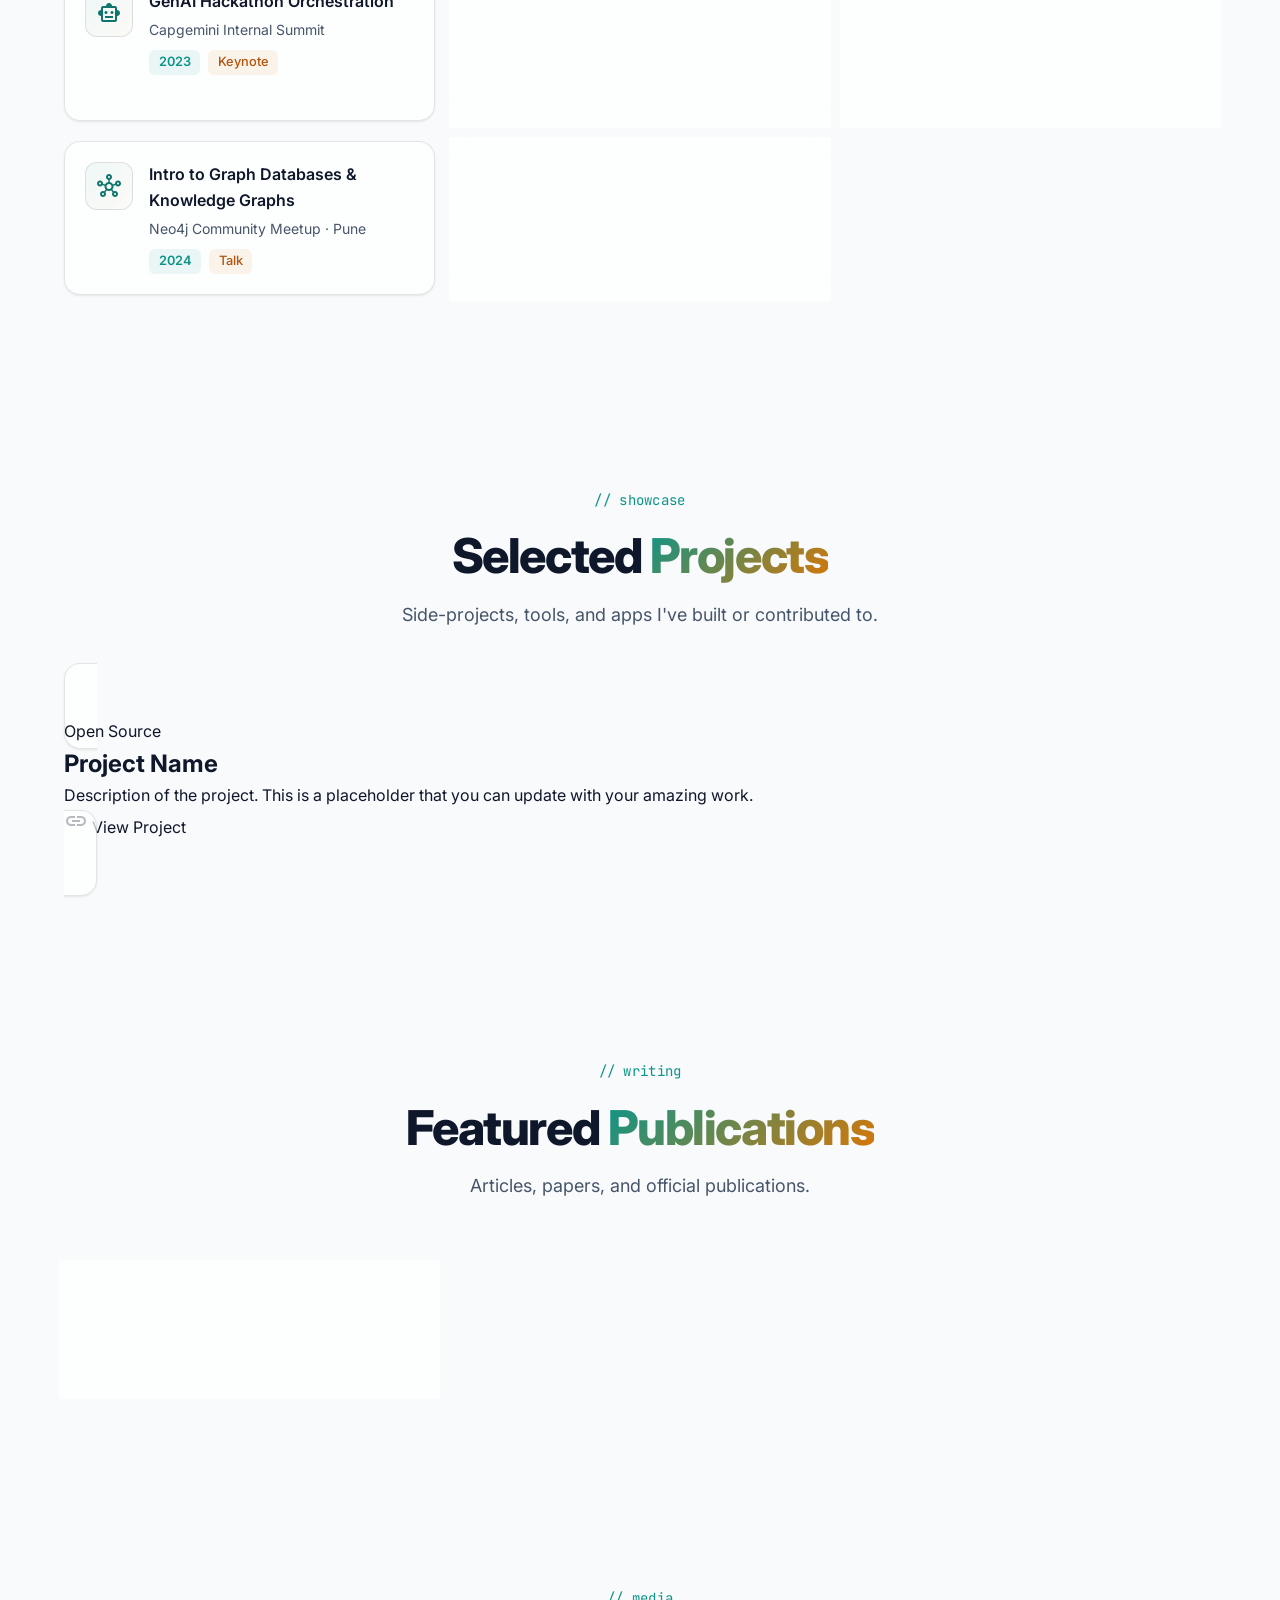
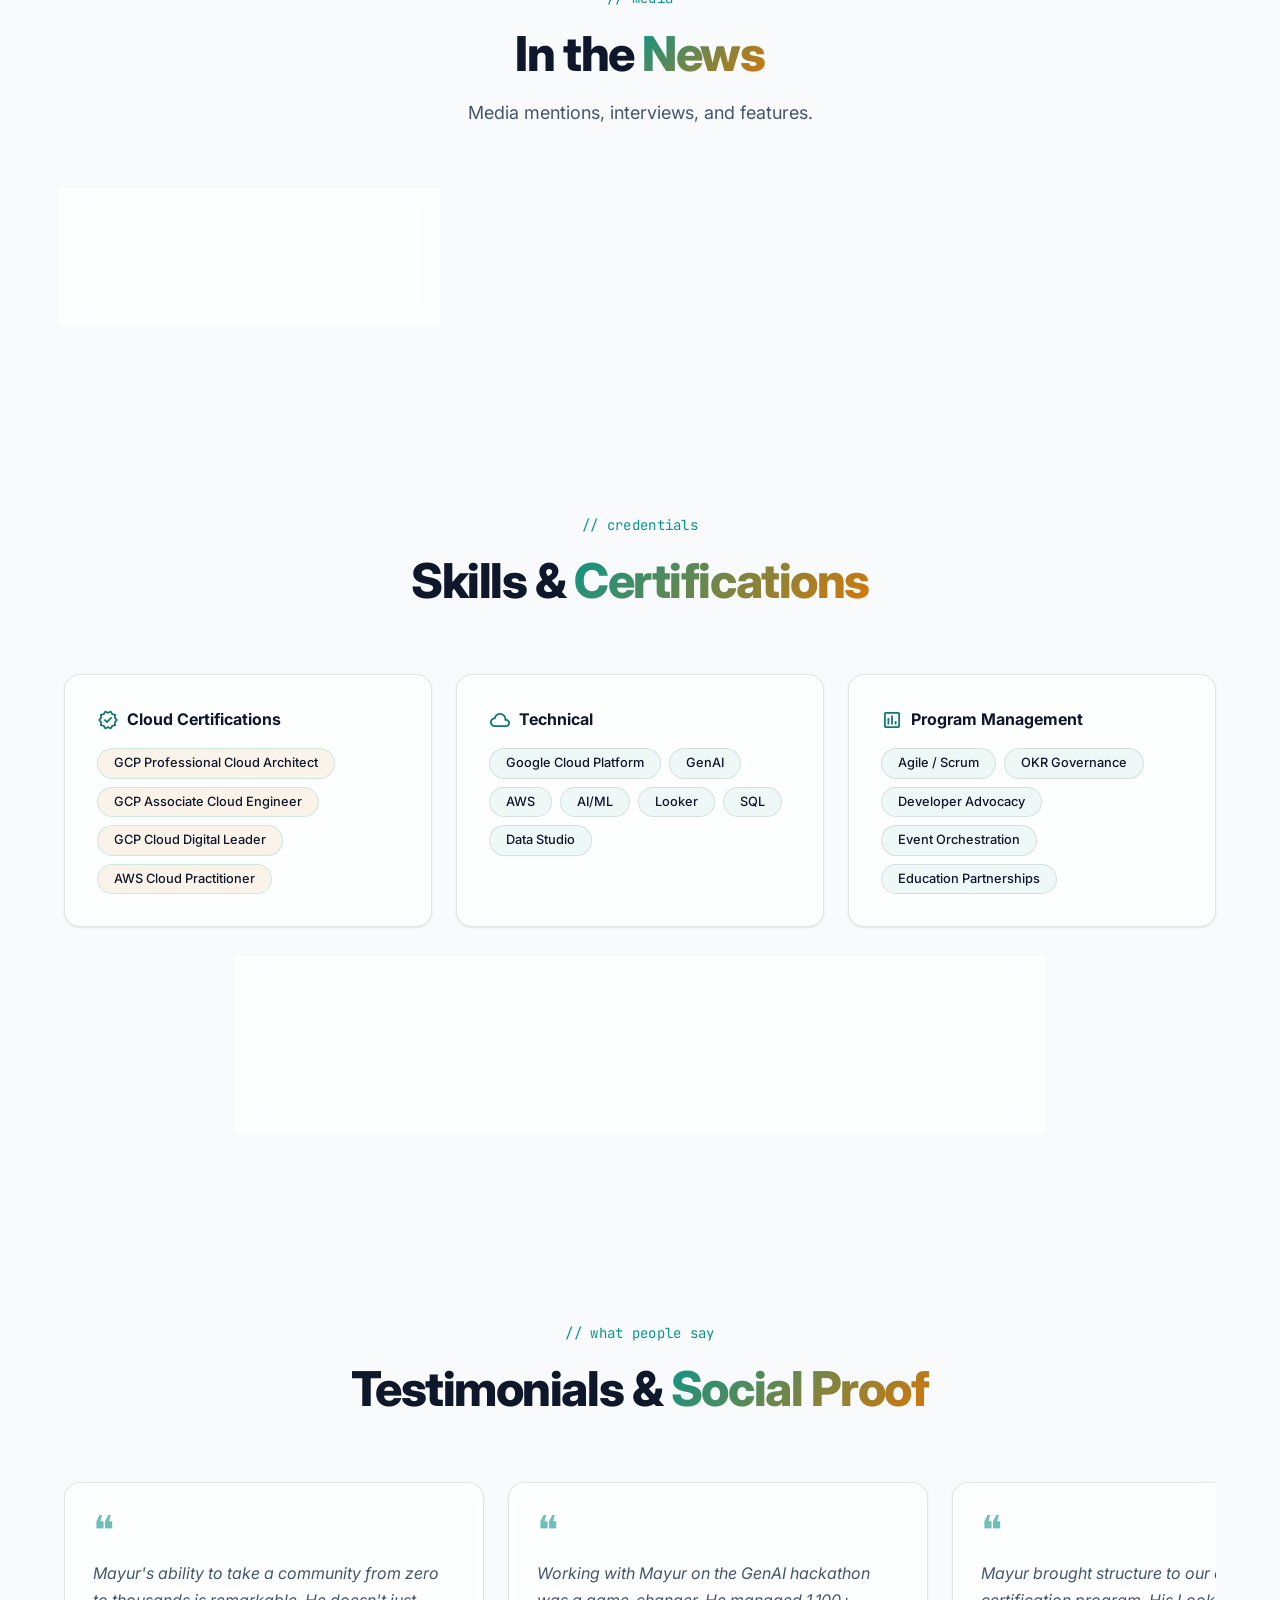
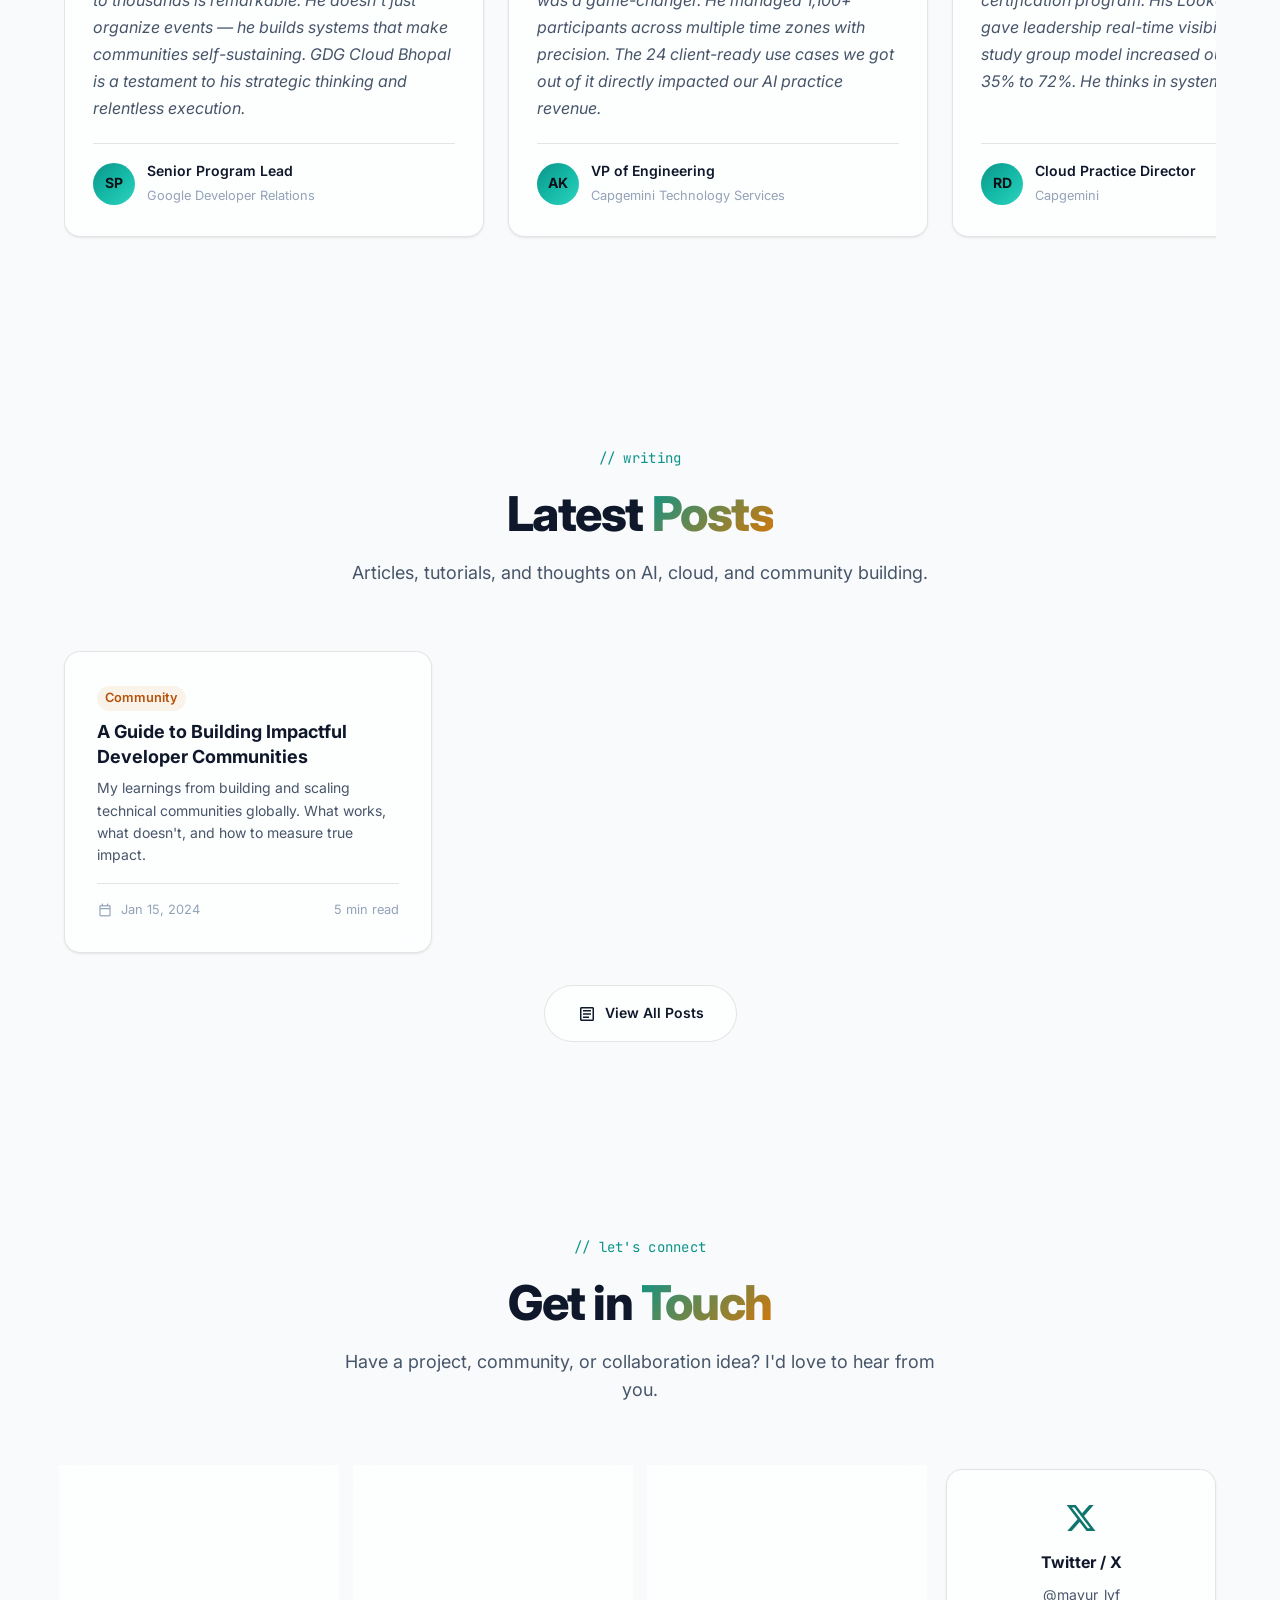
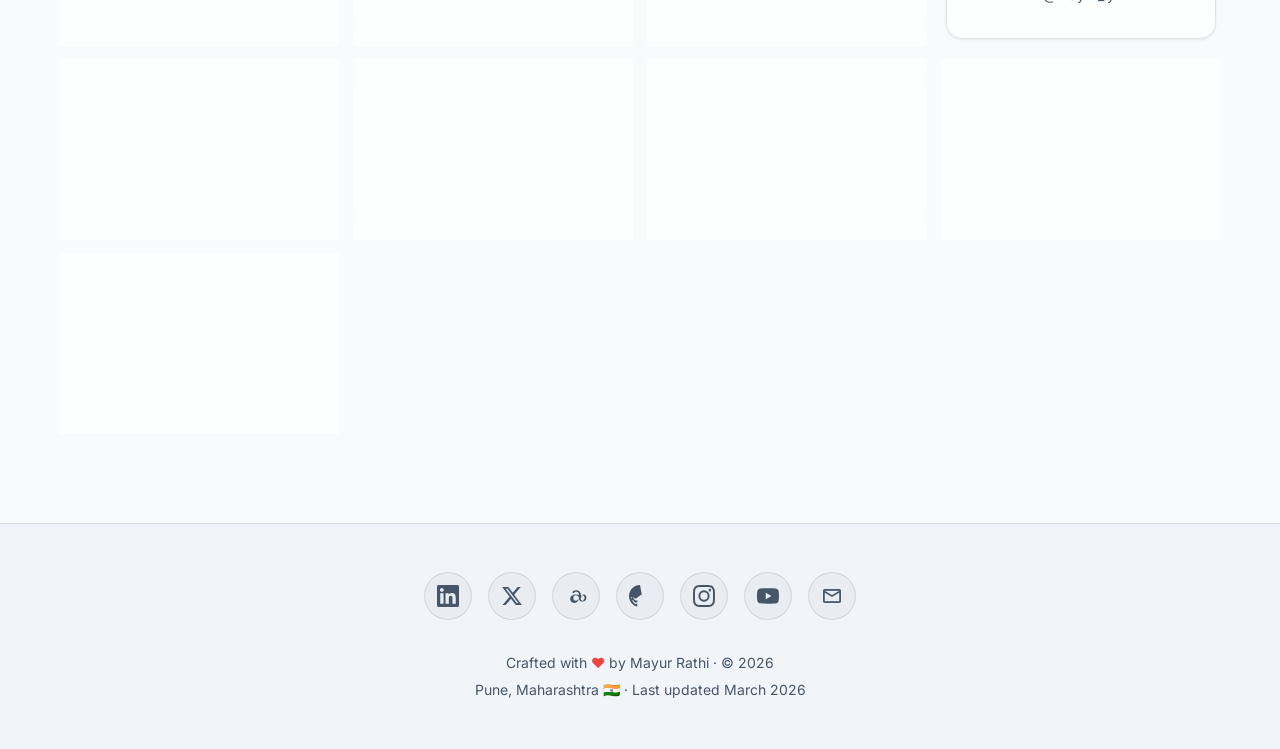
==== commit 385b6303: "feat: update social handles and add tech/vlog channels" ====
--- a/index.html
+++ b/index.html
@@ -102,10 +102,11 @@
       "sameAs": [
         "https://github.com/mayurrathi",
         "https://linkedin.com/in/mayurrathi26",
-        "https://twitter.com/mayurrathi",
+        "https://twitter.com/mayur_lyf",
         "https://www.instagram.com/mayur_lyf/",
+        "https://www.threads.net/@mayur_lyf",
         "https://www.youtube.com/@Mayur_LYF",
-        "https://www.youtube.com/@techfiltered",
+        "https://www.instagram.com/techunfiltered/",
         "https://www.youtube.com/@Befikarraahi",
         "https://www.instagram.com/befikarraahi/"
       ],
@@ -392,11 +393,18 @@
                                     d="M20.447 20.452h-3.554v-5.569c0-1.328-.027-3.037-1.852-3.037-1.853 0-2.136 1.445-2.136 2.939v5.667H9.351V9h3.414v1.561h.046c.477-.9 1.637-1.85 3.37-1.85 3.601 0 4.267 2.37 4.267 5.455v6.286zM5.337 7.433c-1.144 0-2.063-.926-2.063-2.065 0-1.138.92-2.063 2.063-2.063 1.14 0 2.064.925 2.064 2.063 0 1.139-.925 2.065-2.064 2.065zm1.782 13.019H3.555V9h3.564v11.452zM22.225 0H1.771C.792 0 0 .774 0 1.729v20.542C0 23.227.792 24 1.771 24h20.451C23.2 24 24 23.227 24 22.271V1.729C24 .774 23.2 0 22.222 0h.003z" />
                             </svg>
                         </a>
-                        <a href="https://twitter.com/mayurrathi" target="_blank" rel="noopener" class="social-icon"
+                        <a href="https://twitter.com/mayur_lyf" target="_blank" rel="noopener" class="social-icon"
                             aria-label="Twitter">
                             <svg viewBox="0 0 24 24" width="22" height="22" fill="currentColor">
                                 <path
                                     d="M18.244 2.25h3.308l-7.227 8.26 8.502 11.24H16.17l-5.214-6.817L4.99 21.75H1.68l7.73-8.835L1.254 2.25H8.08l4.713 6.231zm-1.161 17.52h1.833L7.084 4.126H5.117z" />
+                            </svg>
+                        </a>
+                        <a href="https://www.threads.net/@mayur_lyf" target="_blank" rel="noopener" class="social-icon"
+                            aria-label="Threads">
+                            <svg viewBox="0 0 192 192" width="22" height="22" fill="currentColor">
+                                <path
+                                    d="M141.537 88.9883C140.71 88.5919 139.87 88.2104 139.019 87.8451C137.537 60.5382 122.616 44.905 97.5619 44.745C97.4484 44.7443 97.3355 44.7443 97.222 44.7443C82.2364 44.7443 69.7731 51.1409 62.102 62.7807L75.881 72.3366C81.2099 64.2586 89.3496 59.4933 97.218 59.4933C97.315 59.4933 97.4124 59.4941 97.5094 59.4949C112.564 59.605 121.731 69.4533 122.99 87.4111C115.115 84.4538 106.196 82.5273 95.8354 82.5273C65.5784 82.5273 45.4856 97.246 45.4856 122.842C45.4856 142.239 58.756 156.417 80.3752 156.417C99.6483 156.417 114.717 141.595 120.739 123.518C126.96 136.197 137.957 144.381 154.551 144.381C172.96 144.381 187 132.845 187 111.458C187 86.666 172.5 73.1906 141.537 88.9883ZM102.7 135.259C90.3541 138.309 82.6934 135.201 78.4116 130.407C74.6732 126.22 72.5855 120.247 72.5855 113.315C72.5855 106.467 74.57 100.584 78.2936 96.4025C82.5181 91.6601 90.0638 88.5996 102.392 91.7001C114.654 94.7831 122.528 104.28 122.528 113.882C122.528 123.409 114.992 132.222 102.7 135.259ZM163.633 125.795C163.633 133.076 159.07 136.561 151.725 136.561C145.464 136.561 140.758 132.859 135.914 121.738C140.324 116.48 142.748 109.805 142.748 102.261C142.748 98.4087 142.158 94.819 141.09 91.5644C152.059 86.8404 158.536 89.2625 163.633 93.978C168.037 98.0535 170.838 104.305 170.838 112.564C170.838 118.067 169.58 122.457 163.633 125.795Z" />
                             </svg>
                         </a>
                         <a href="https://github.com/mayurrathi" target="_blank" rel="noopener" class="social-icon"
@@ -1034,14 +1042,23 @@
                         <h3>GitHub</h3>
                         <p>@mayurrathi</p>
                     </a>
-                    <a href="https://twitter.com/mayurrathi" target="_blank" rel="noopener"
+                    <a href="https://twitter.com/mayur_lyf" target="_blank" rel="noopener"
                         class="contact-card glass-card animate-in" id="contact-twitter">
                         <svg viewBox="0 0 24 24" width="32" height="32" fill="currentColor">
                             <path
                                 d="M18.244 2.25h3.308l-7.227 8.26 8.502 11.24H16.17l-5.214-6.817L4.99 21.75H1.68l7.73-8.835L1.254 2.25H8.08l4.713 6.231zm-1.161 17.52h1.833L7.084 4.126H5.117z" />
                         </svg>
                         <h3>Twitter / X</h3>
-                        <p>@mayurrathi</p>
+                        <p>@mayur_lyf</p>
+                    </a>
+                    <a href="https://www.threads.net/@mayur_lyf" target="_blank" rel="noopener"
+                        class="contact-card glass-card animate-in" id="contact-threads">
+                        <svg viewBox="0 0 192 192" width="32" height="32" fill="currentColor">
+                            <path
+                                d="M141.537 88.9883C140.71 88.5919 139.87 88.2104 139.019 87.8451C137.537 60.5382 122.616 44.905 97.5619 44.745C97.4484 44.7443 97.3355 44.7443 97.222 44.7443C82.2364 44.7443 69.7731 51.1409 62.102 62.7807L75.881 72.3366C81.2099 64.2586 89.3496 59.4933 97.218 59.4933C97.315 59.4933 97.4124 59.4941 97.5094 59.4949C112.564 59.605 121.731 69.4533 122.99 87.4111C115.115 84.4538 106.196 82.5273 95.8354 82.5273C65.5784 82.5273 45.4856 97.246 45.4856 122.842C45.4856 142.239 58.756 156.417 80.3752 156.417C99.6483 156.417 114.717 141.595 120.739 123.518C126.96 136.197 137.957 144.381 154.551 144.381C172.96 144.381 187 132.845 187 111.458C187 86.666 172.5 73.1906 141.537 88.9883ZM102.7 135.259C90.3541 138.309 82.6934 135.201 78.4116 130.407C74.6732 126.22 72.5855 120.247 72.5855 113.315C72.5855 106.467 74.57 100.584 78.2936 96.4025C82.5181 91.6601 90.0638 88.5996 102.392 91.7001C114.654 94.7831 122.528 104.28 122.528 113.882C122.528 123.409 114.992 132.222 102.7 135.259ZM163.633 125.795C163.633 133.076 159.07 136.561 151.725 136.561C145.464 136.561 140.758 132.859 135.914 121.738C140.324 116.48 142.748 109.805 142.748 102.261C142.748 98.4087 142.158 94.819 141.09 91.5644C152.059 86.8404 158.536 89.2625 163.633 93.978C168.037 98.0535 170.838 104.305 170.838 112.564C170.838 118.067 169.58 122.457 163.633 125.795Z" />
+                        </svg>
+                        <h3>Threads</h3>
+                        <p>@mayur_lyf</p>
                     </a>
                     <a href="https://www.youtube.com/@Mayur_LYF" target="_blank" rel="noopener"
                         class="contact-card glass-card animate-in" id="contact-youtube">
@@ -1060,6 +1077,20 @@
                         </svg>
                         <h3>Instagram</h3>
                         <p>@mayur_lyf</p>
+                    </a>
+                    <a href="https://www.youtube.com/@Befikarraahi" target="_blank" rel="noopener"
+                        class="contact-card glass-card animate-in" id="contact-youtube-vlog">
+                        <span class="material-symbols-outlined"
+                            style="font-size: 32px; margin-bottom: 0.5rem; display: block; color: var(--color-accent-light)">flight_takeoff</span>
+                        <h3>YouTube (Travel)</h3>
+                        <p>@Befikarraahi</p>
+                    </a>
+                    <a href="https://www.instagram.com/techunfiltered/" target="_blank" rel="noopener"
+                        class="contact-card glass-card animate-in" id="contact-instagram-tech">
+                        <span class="material-symbols-outlined"
+                            style="font-size: 32px; margin-bottom: 0.5rem; display: block; color: var(--color-accent-light)">memory</span>
+                        <h3>Instagram (Tech)</h3>
+                        <p>@Techunfiltered</p>
                     </a>
                 </div>
             </div>
@@ -1077,11 +1108,18 @@
                             d="M20.447 20.452h-3.554v-5.569c0-1.328-.027-3.037-1.852-3.037-1.853 0-2.136 1.445-2.136 2.939v5.667H9.351V9h3.414v1.561h.046c.477-.9 1.637-1.85 3.37-1.85 3.601 0 4.267 2.37 4.267 5.455v6.286zM5.337 7.433c-1.144 0-2.063-.926-2.063-2.065 0-1.138.92-2.063 2.063-2.063 1.14 0 2.064.925 2.064 2.063 0 1.139-.925 2.065-2.064 2.065zm1.782 13.019H3.555V9h3.564v11.452zM22.225 0H1.771C.792 0 0 .774 0 1.729v20.542C0 23.227.792 24 1.771 24h20.451C23.2 24 24 23.227 24 22.271V1.729C24 .774 23.2 0 22.222 0h.003z" />
                     </svg>
                 </a>
-                <a href="https://twitter.com/mayurrathi" target="_blank" rel="noopener" class="social-icon"
+                <a href="https://twitter.com/mayur_lyf" target="_blank" rel="noopener" class="social-icon"
                     aria-label="Twitter">
                     <svg viewBox="0 0 24 24" width="22" height="22" fill="currentColor">
                         <path
                             d="M18.244 2.25h3.308l-7.227 8.26 8.502 11.24H16.17l-5.214-6.817L4.99 21.75H1.68l7.73-8.835L1.254 2.25H8.08l4.713 6.231zm-1.161 17.52h1.833L7.084 4.126H5.117z" />
+                    </svg>
+                </a>
+                <a href="https://www.threads.net/@mayur_lyf" target="_blank" rel="noopener" class="social-icon"
+                    aria-label="Threads">
+                    <svg viewBox="0 0 192 192" width="22" height="22" fill="currentColor">
+                        <path
+                            d="M141.537 88.9883C140.71 88.5919 139.87 88.2104 139.019 87.8451C137.537 60.5382 122.616 44.905 97.5619 44.745C97.4484 44.7443 97.3355 44.7443 97.222 44.7443C82.2364 44.7443 69.7731 51.1409 62.102 62.7807L75.881 72.3366C81.2099 64.2586 89.3496 59.4933 97.218 59.4933C97.315 59.4933 97.4124 59.4941 97.5094 59.4949C112.564 59.605 121.731 69.4533 122.99 87.4111C115.115 84.4538 106.196 82.5273 95.8354 82.5273C65.5784 82.5273 45.4856 97.246 45.4856 122.842C45.4856 142.239 58.756 156.417 80.3752 156.417C99.6483 156.417 114.717 141.595 120.739 123.518C126.96 136.197 137.957 144.381 154.551 144.381C172.96 144.381 187 132.845 187 111.458C187 86.666 172.5 73.1906 141.537 88.9883ZM102.7 135.259C90.3541 138.309 82.6934 135.201 78.4116 130.407C74.6732 126.22 72.5855 120.247 72.5855 113.315C72.5855 106.467 74.57 100.584 78.2936 96.4025C82.5181 91.6601 90.0638 88.5996 102.392 91.7001C114.654 94.7831 122.528 104.28 122.528 113.882C122.528 123.409 114.992 132.222 102.7 135.259ZM163.633 125.795C163.633 133.076 159.07 136.561 151.725 136.561C145.464 136.561 140.758 132.859 135.914 121.738C140.324 116.48 142.748 109.805 142.748 102.261C142.748 98.4087 142.158 94.819 141.09 91.5644C152.059 86.8404 158.536 89.2625 163.633 93.978C168.037 98.0535 170.838 104.305 170.838 112.564C170.838 118.067 169.58 122.457 163.633 125.795Z" />
                     </svg>
                 </a>
                 <a href="https://github.com/mayurrathi" target="_blank" rel="noopener" class="social-icon"
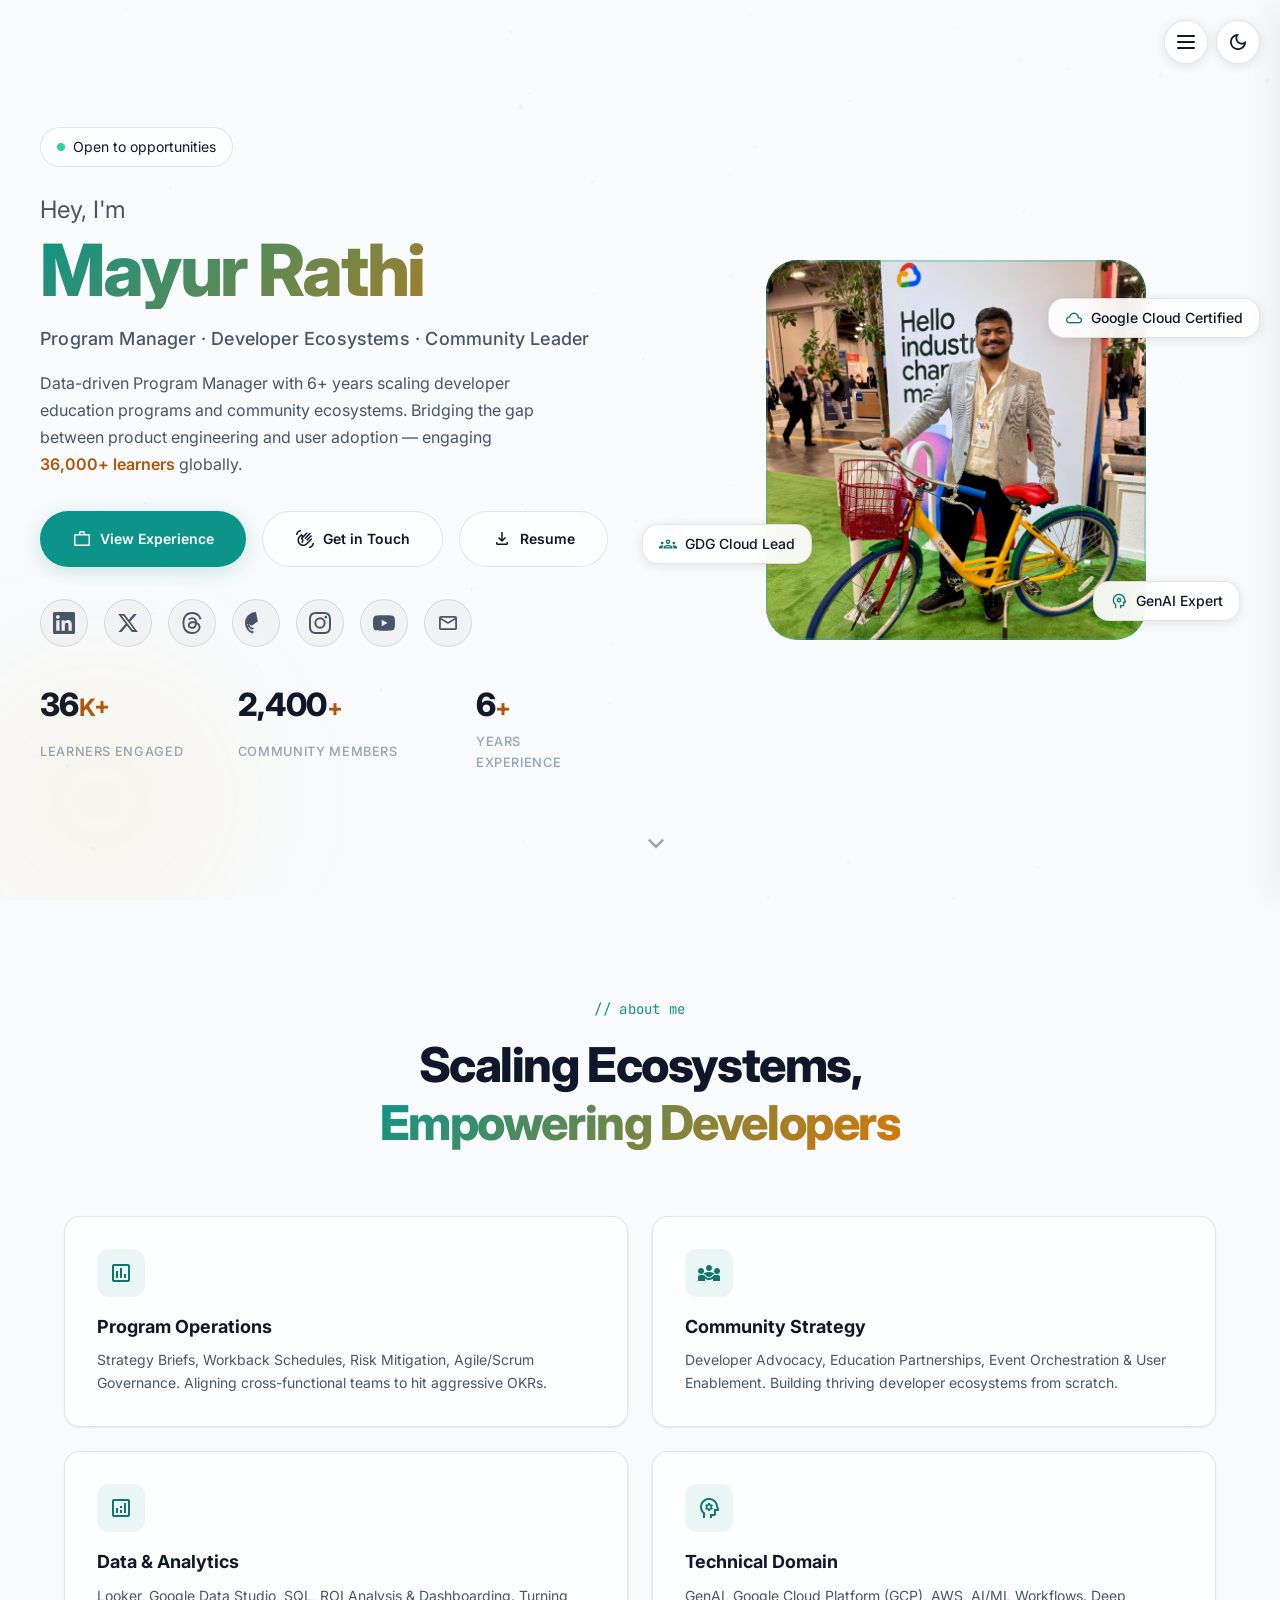
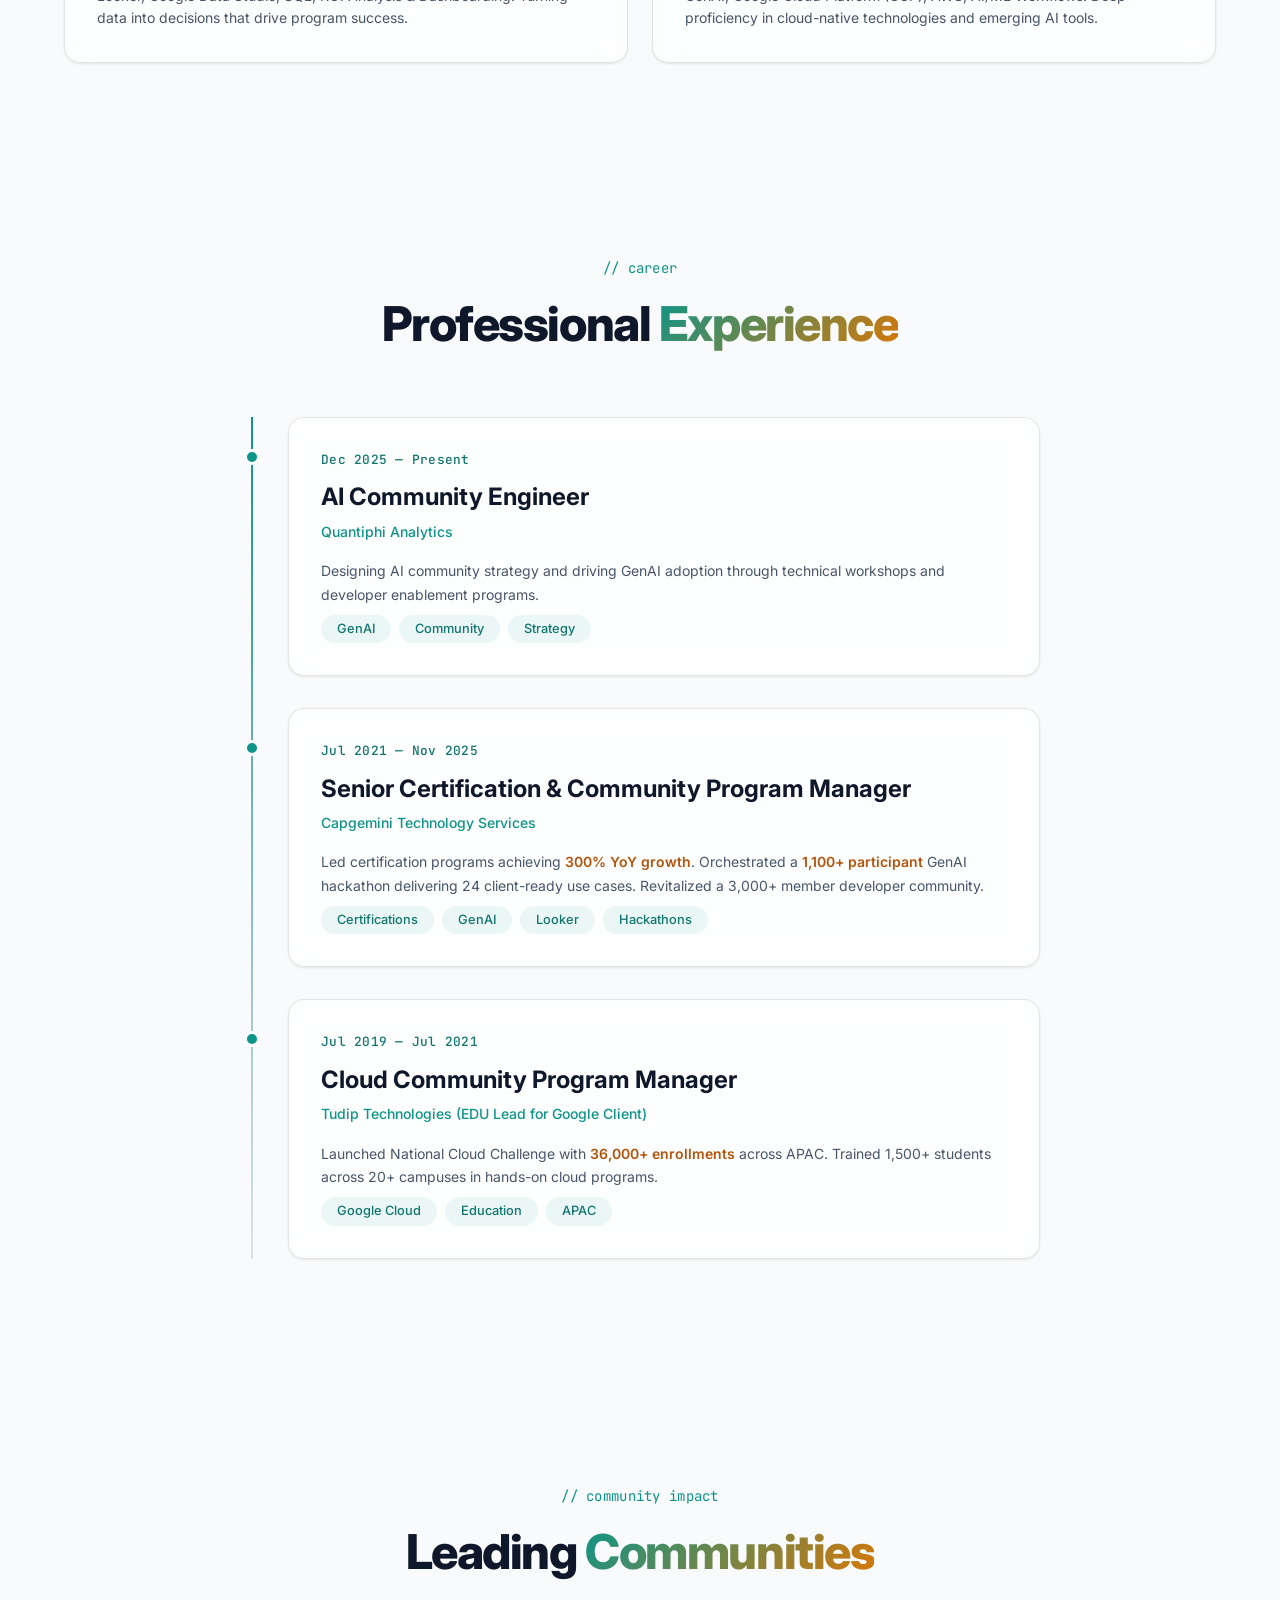
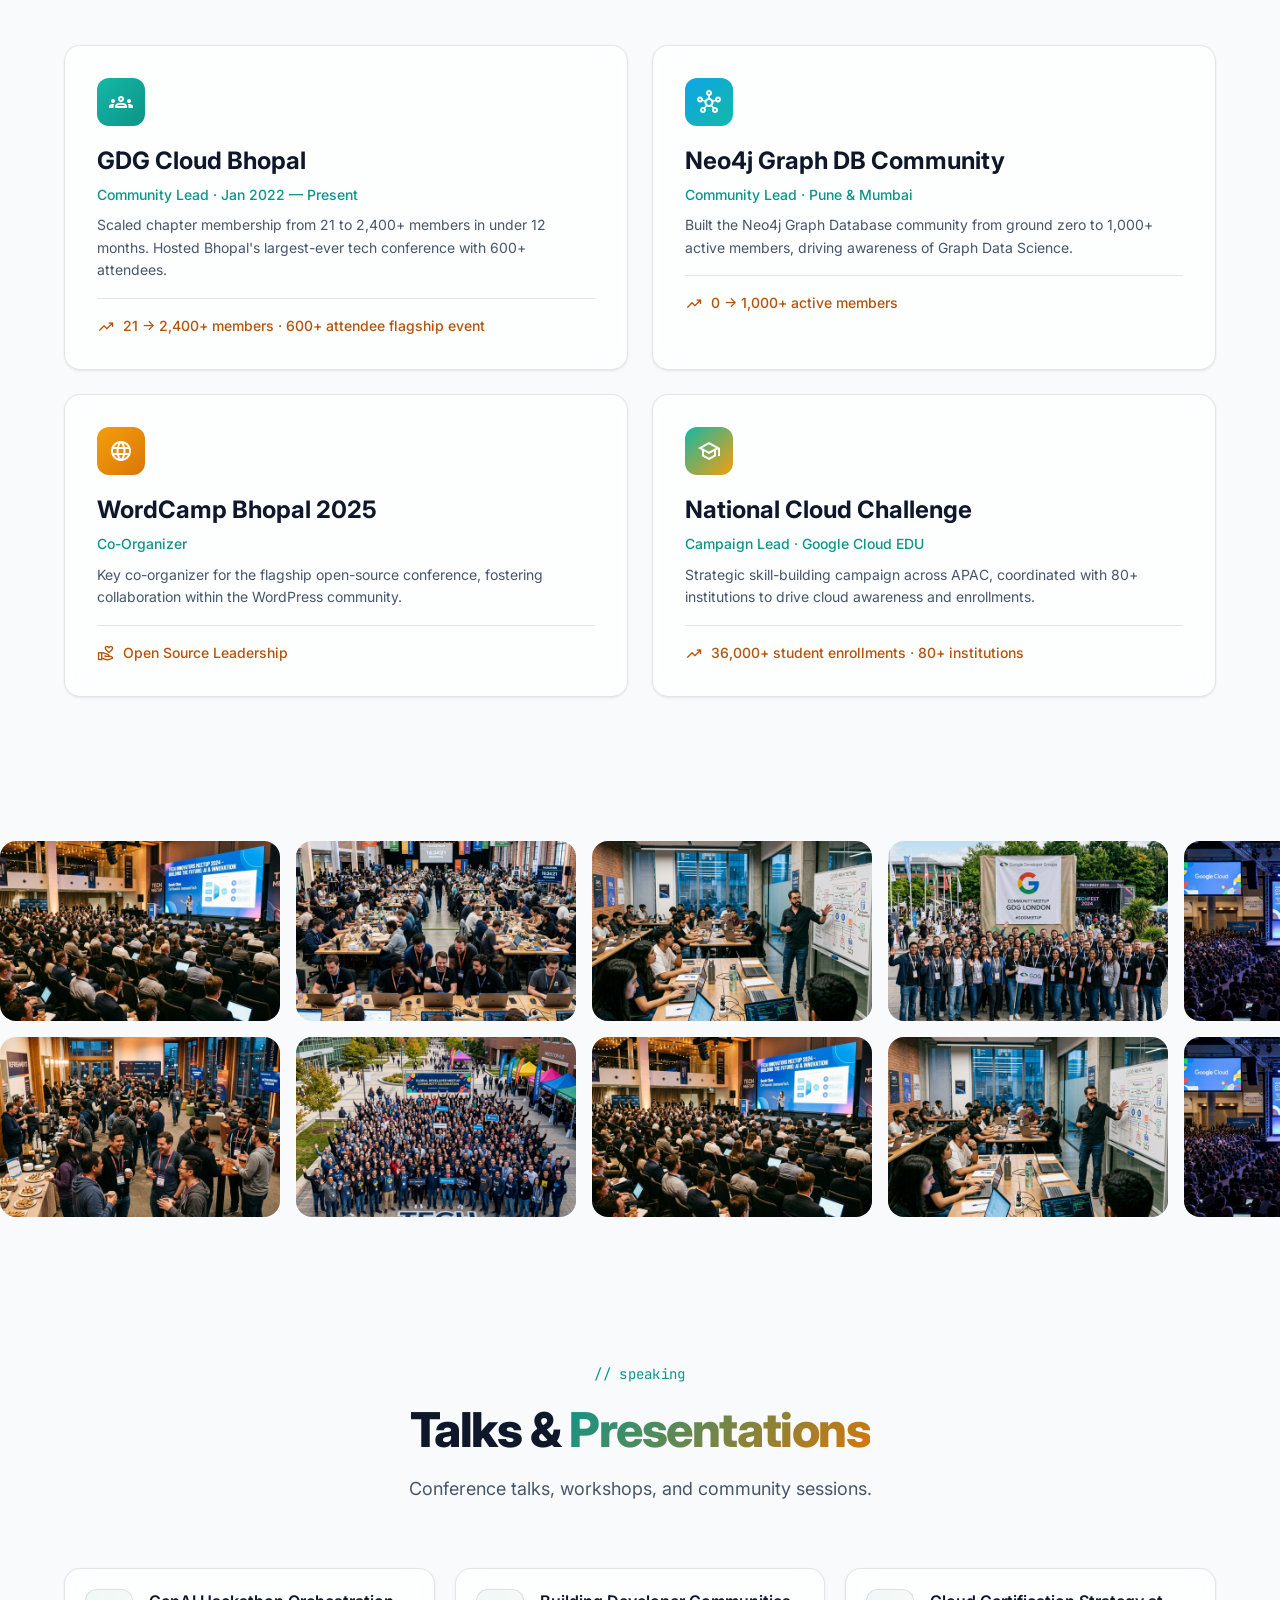
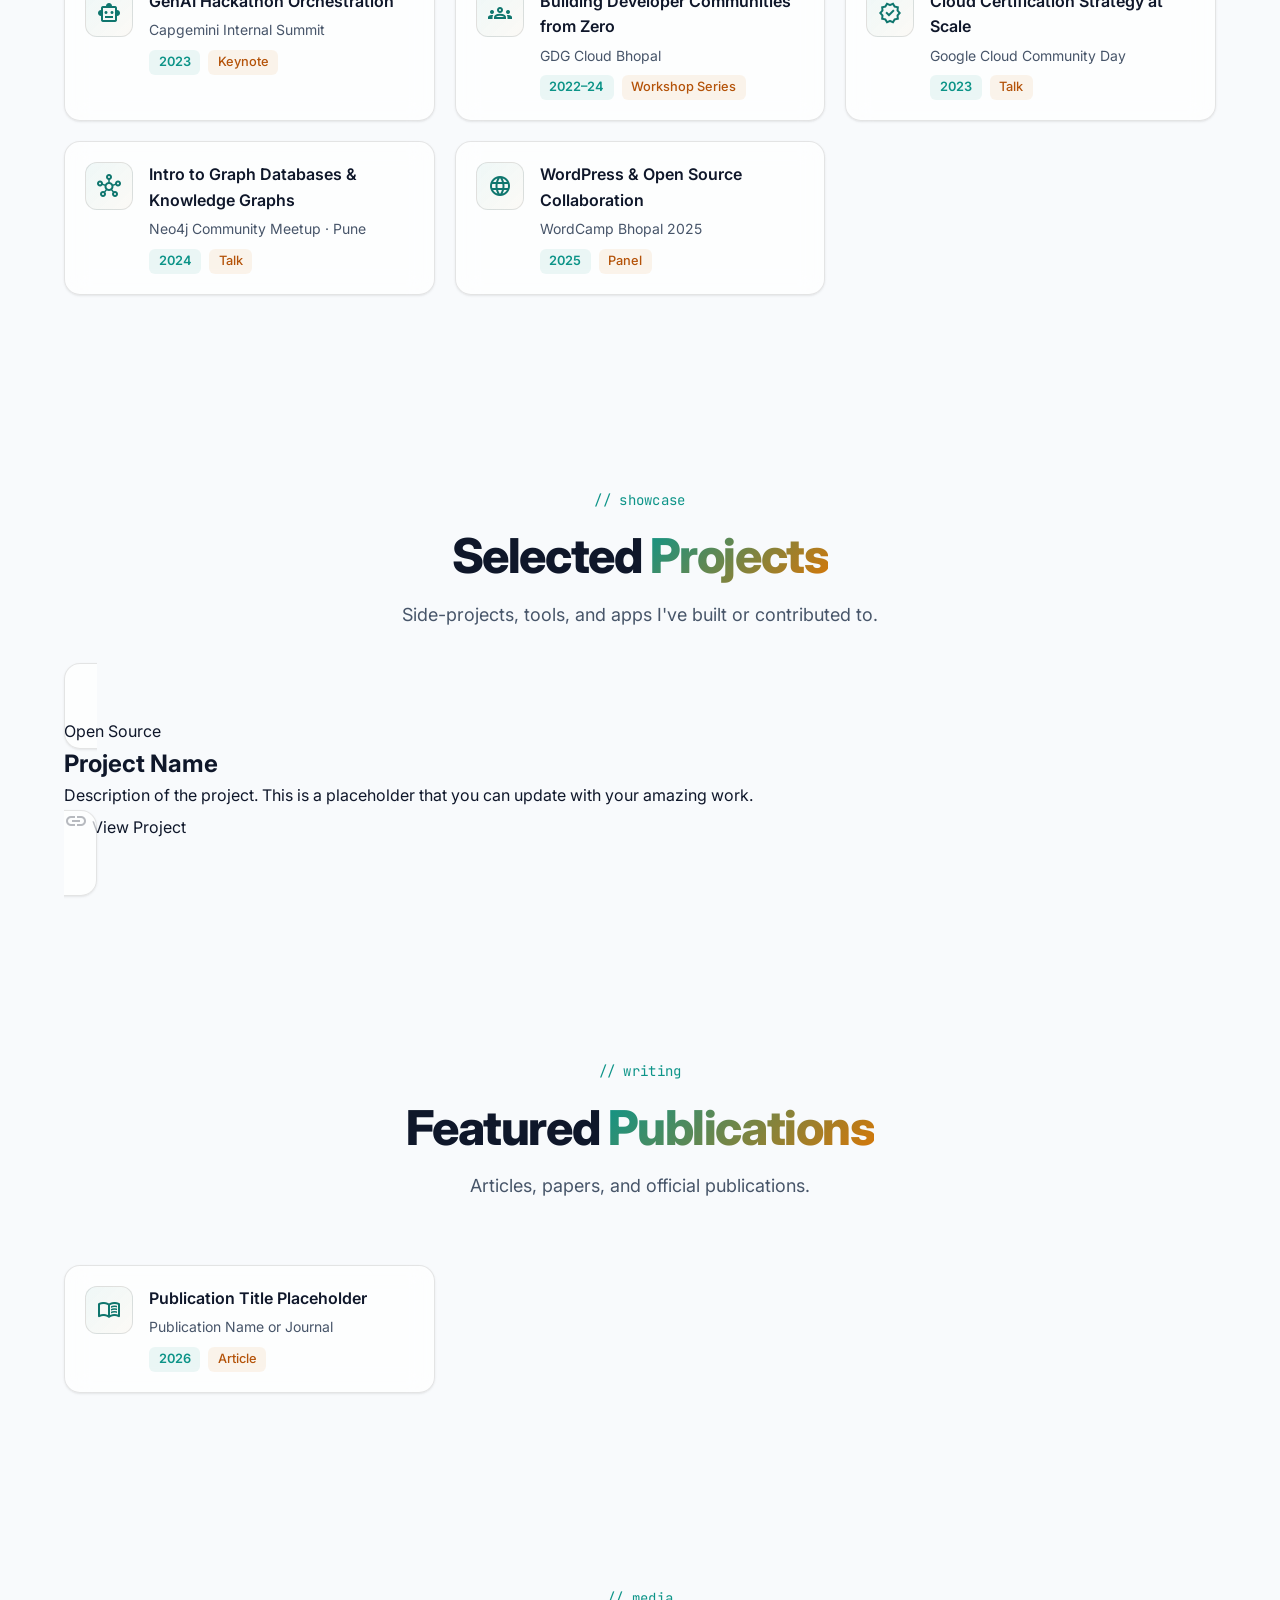
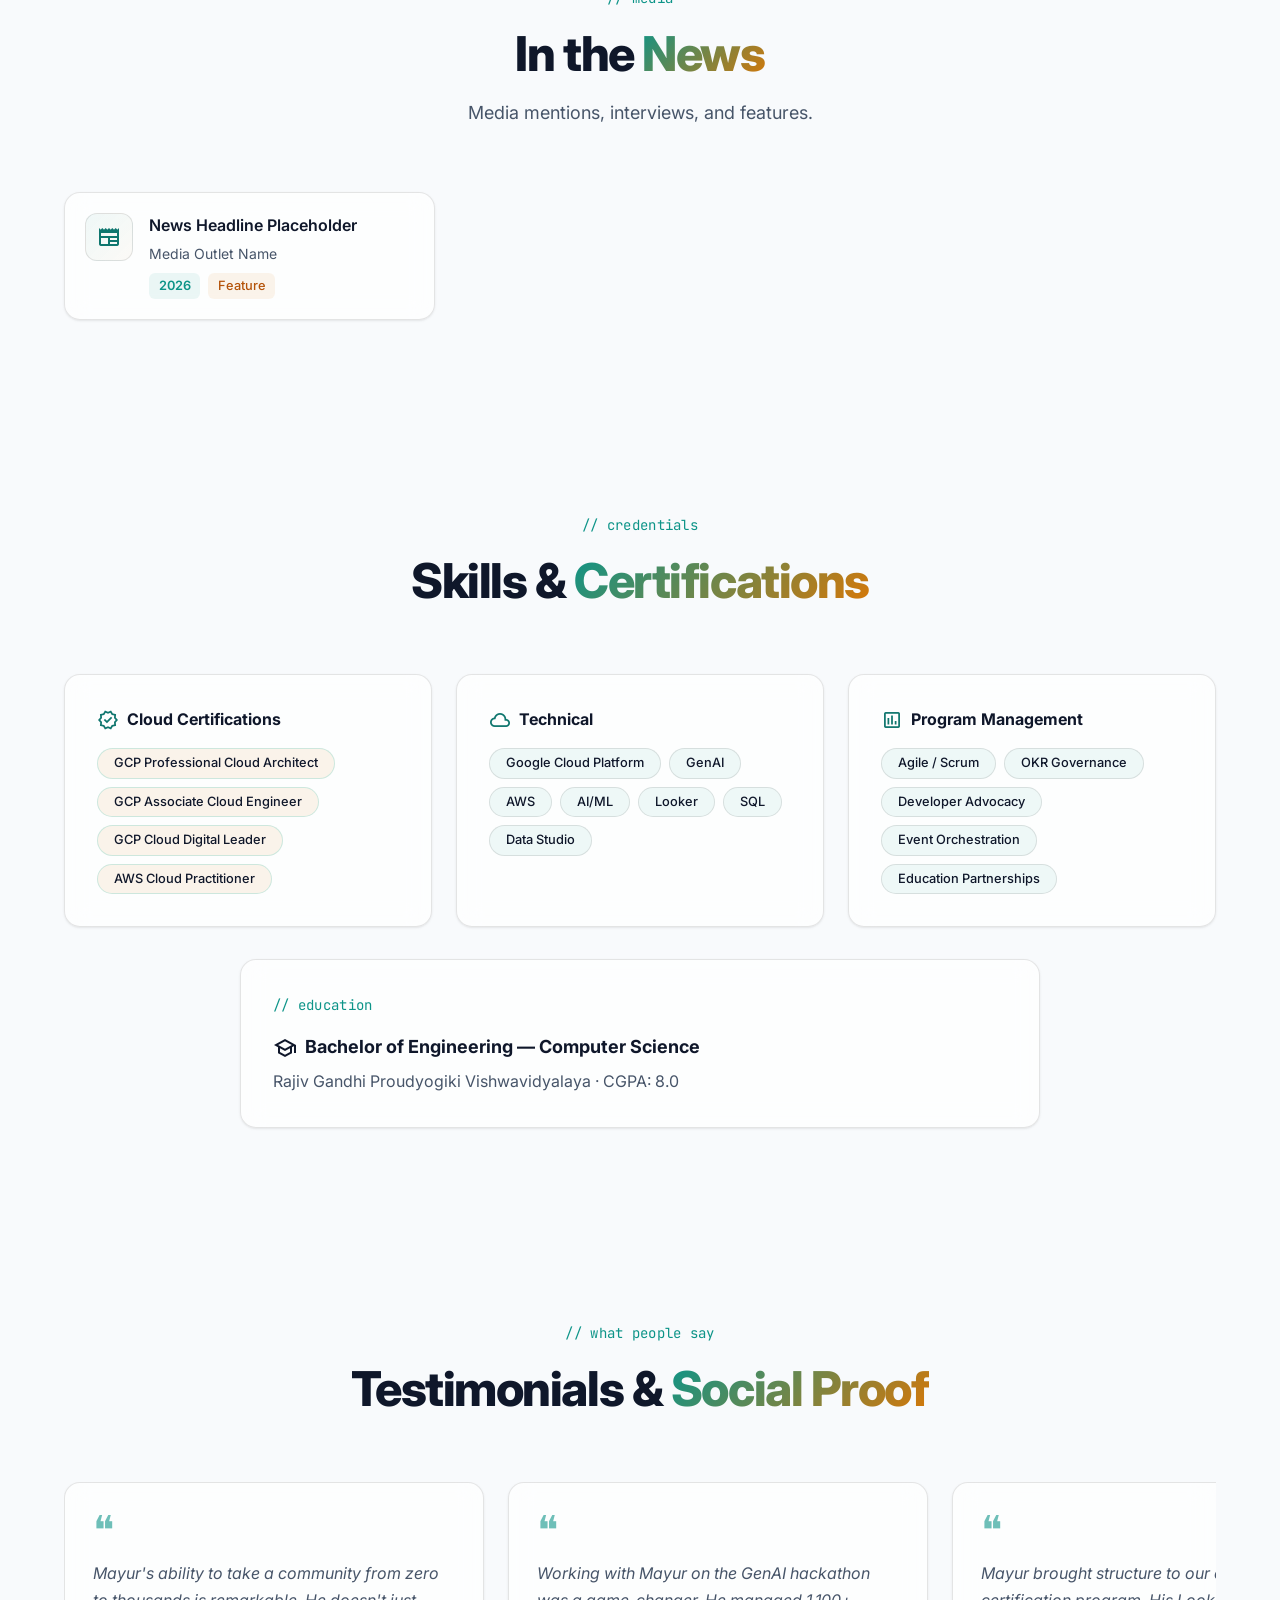
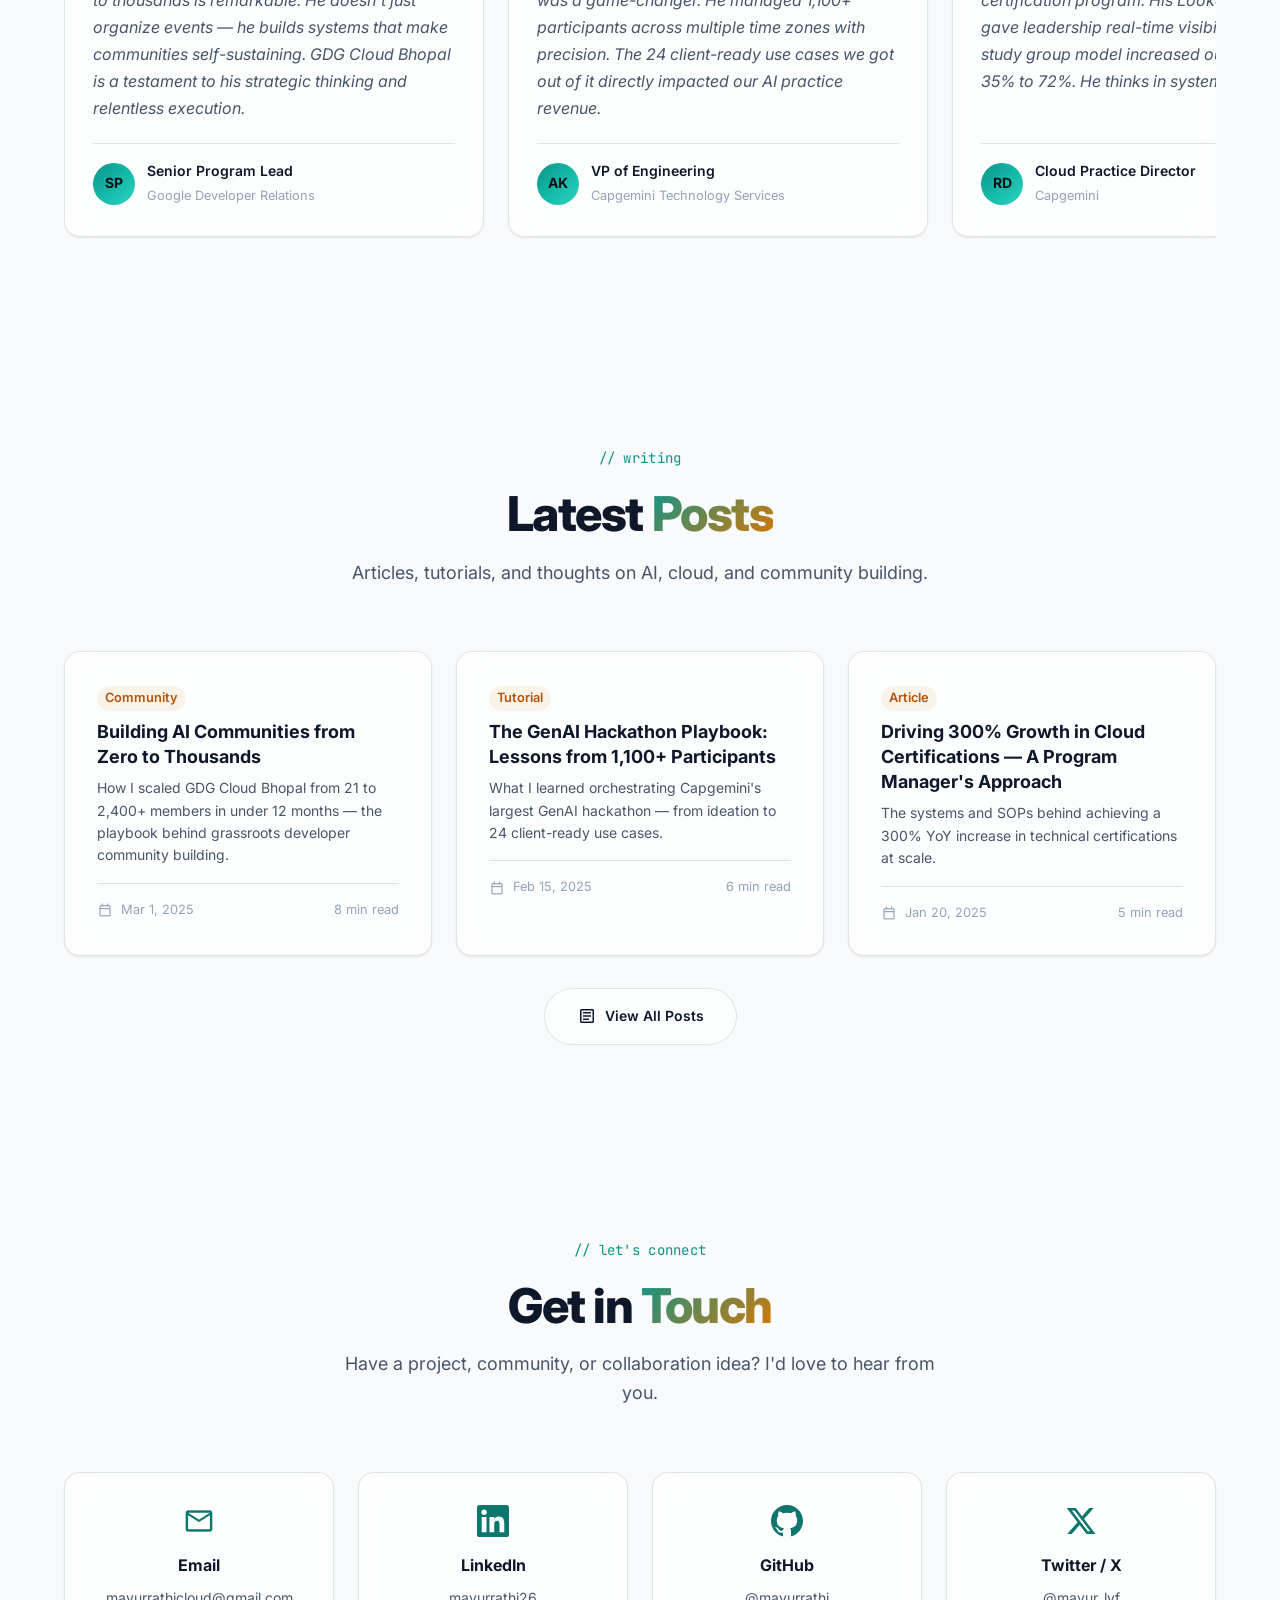
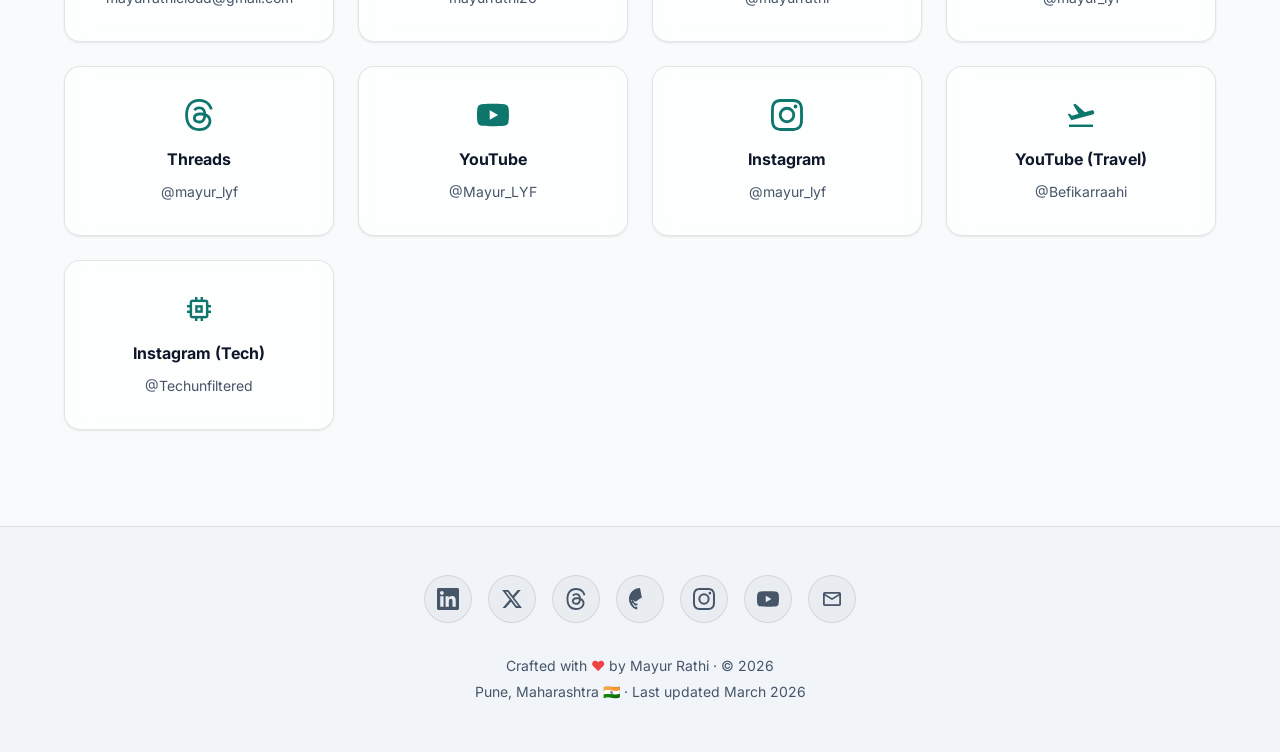
==== commit 492398c2: "feat: add Sveltia CMS, fix Threads logo, fix local post fetching" ====
--- a/index.html
+++ b/index.html
@@ -404,7 +404,7 @@
                             aria-label="Threads">
                             <svg viewBox="0 0 192 192" width="22" height="22" fill="currentColor">
                                 <path
-                                    d="M141.537 88.9883C140.71 88.5919 139.87 88.2104 139.019 87.8451C137.537 60.5382 122.616 44.905 97.5619 44.745C97.4484 44.7443 97.3355 44.7443 97.222 44.7443C82.2364 44.7443 69.7731 51.1409 62.102 62.7807L75.881 72.3366C81.2099 64.2586 89.3496 59.4933 97.218 59.4933C97.315 59.4933 97.4124 59.4941 97.5094 59.4949C112.564 59.605 121.731 69.4533 122.99 87.4111C115.115 84.4538 106.196 82.5273 95.8354 82.5273C65.5784 82.5273 45.4856 97.246 45.4856 122.842C45.4856 142.239 58.756 156.417 80.3752 156.417C99.6483 156.417 114.717 141.595 120.739 123.518C126.96 136.197 137.957 144.381 154.551 144.381C172.96 144.381 187 132.845 187 111.458C187 86.666 172.5 73.1906 141.537 88.9883ZM102.7 135.259C90.3541 138.309 82.6934 135.201 78.4116 130.407C74.6732 126.22 72.5855 120.247 72.5855 113.315C72.5855 106.467 74.57 100.584 78.2936 96.4025C82.5181 91.6601 90.0638 88.5996 102.392 91.7001C114.654 94.7831 122.528 104.28 122.528 113.882C122.528 123.409 114.992 132.222 102.7 135.259ZM163.633 125.795C163.633 133.076 159.07 136.561 151.725 136.561C145.464 136.561 140.758 132.859 135.914 121.738C140.324 116.48 142.748 109.805 142.748 102.261C142.748 98.4087 142.158 94.819 141.09 91.5644C152.059 86.8404 158.536 89.2625 163.633 93.978C168.037 98.0535 170.838 104.305 170.838 112.564C170.838 118.067 169.58 122.457 163.633 125.795Z" />
+                                    d="M141.537 88.9883C140.71 88.5919 139.87 88.2104 139.019 87.8451C137.537 60.5382 122.616 44.905 97.5619 44.745C97.4484 44.7443 97.3355 44.7443 97.222 44.7443C82.2364 44.7443 69.7731 51.1409 62.102 62.7807L75.881 72.2328C81.6116 63.5383 90.6052 61.6848 97.2286 61.6848C97.3051 61.6848 97.3819 61.6848 97.4576 61.6855C105.707 61.7381 111.932 64.1366 115.961 68.814C118.893 72.2193 120.854 76.925 121.825 82.8638C114.511 81.6207 106.601 81.2385 98.145 81.7233C74.3247 83.0954 59.0111 96.9879 60.0396 116.292C60.5615 126.084 65.4397 134.508 73.775 140.011C80.8224 144.663 89.899 146.938 99.3323 146.423C111.79 145.74 121.563 140.987 128.381 132.296C133.559 125.696 136.834 117.143 138.28 106.366C144.217 109.949 148.617 114.664 151.047 120.332C155.179 129.967 155.42 145.8 142.501 158.708C131.182 170.016 117.576 174.908 97.0135 175.059C74.2042 174.89 56.9538 167.575 45.7381 153.317C35.2355 139.966 29.8077 120.682 29.6052 96C29.8077 71.3178 35.2355 52.0336 45.7381 38.6827C56.9538 24.4249 74.2039 17.11 97.0132 16.9405C119.988 17.1113 137.539 24.4614 149.184 38.788C154.894 45.8136 159.199 54.6488 162.037 64.9503L178.184 60.6422C174.744 47.9622 169.331 37.0357 161.965 27.974C147.036 9.60668 125.202 0.195148 97.0695 0H96.9569C68.8816 0.19447 47.2921 9.6418 32.7883 28.0793C19.8819 44.4864 13.2244 67.3157 13.0007 95.9325L13 96L13.0007 96.0675C13.2244 124.684 19.8819 147.514 32.7883 163.921C47.2921 182.358 68.8816 191.806 96.9569 192H97.0695C122.03 191.827 139.624 185.292 154.118 170.811C173.081 151.866 172.51 128.119 166.26 113.541C161.776 103.087 153.227 94.5962 141.537 88.9883ZM98.4405 129.507C88.0005 130.095 77.1544 125.409 76.6196 115.372C76.2232 107.93 81.9158 99.626 99.0812 98.6368C101.047 98.5234 102.976 98.468 104.871 98.468C111.106 98.468 116.939 99.0737 122.242 100.233C120.264 124.935 108.662 128.946 98.4405 129.507Z" />
                             </svg>
                         </a>
                         <a href="https://github.com/mayurrathi" target="_blank" rel="noopener" class="social-icon"
@@ -1055,7 +1055,7 @@
                         class="contact-card glass-card animate-in" id="contact-threads">
                         <svg viewBox="0 0 192 192" width="32" height="32" fill="currentColor">
                             <path
-                                d="M141.537 88.9883C140.71 88.5919 139.87 88.2104 139.019 87.8451C137.537 60.5382 122.616 44.905 97.5619 44.745C97.4484 44.7443 97.3355 44.7443 97.222 44.7443C82.2364 44.7443 69.7731 51.1409 62.102 62.7807L75.881 72.3366C81.2099 64.2586 89.3496 59.4933 97.218 59.4933C97.315 59.4933 97.4124 59.4941 97.5094 59.4949C112.564 59.605 121.731 69.4533 122.99 87.4111C115.115 84.4538 106.196 82.5273 95.8354 82.5273C65.5784 82.5273 45.4856 97.246 45.4856 122.842C45.4856 142.239 58.756 156.417 80.3752 156.417C99.6483 156.417 114.717 141.595 120.739 123.518C126.96 136.197 137.957 144.381 154.551 144.381C172.96 144.381 187 132.845 187 111.458C187 86.666 172.5 73.1906 141.537 88.9883ZM102.7 135.259C90.3541 138.309 82.6934 135.201 78.4116 130.407C74.6732 126.22 72.5855 120.247 72.5855 113.315C72.5855 106.467 74.57 100.584 78.2936 96.4025C82.5181 91.6601 90.0638 88.5996 102.392 91.7001C114.654 94.7831 122.528 104.28 122.528 113.882C122.528 123.409 114.992 132.222 102.7 135.259ZM163.633 125.795C163.633 133.076 159.07 136.561 151.725 136.561C145.464 136.561 140.758 132.859 135.914 121.738C140.324 116.48 142.748 109.805 142.748 102.261C142.748 98.4087 142.158 94.819 141.09 91.5644C152.059 86.8404 158.536 89.2625 163.633 93.978C168.037 98.0535 170.838 104.305 170.838 112.564C170.838 118.067 169.58 122.457 163.633 125.795Z" />
+                                d="M141.537 88.9883C140.71 88.5919 139.87 88.2104 139.019 87.8451C137.537 60.5382 122.616 44.905 97.5619 44.745C97.4484 44.7443 97.3355 44.7443 97.222 44.7443C82.2364 44.7443 69.7731 51.1409 62.102 62.7807L75.881 72.2328C81.6116 63.5383 90.6052 61.6848 97.2286 61.6848C97.3051 61.6848 97.3819 61.6848 97.4576 61.6855C105.707 61.7381 111.932 64.1366 115.961 68.814C118.893 72.2193 120.854 76.925 121.825 82.8638C114.511 81.6207 106.601 81.2385 98.145 81.7233C74.3247 83.0954 59.0111 96.9879 60.0396 116.292C60.5615 126.084 65.4397 134.508 73.775 140.011C80.8224 144.663 89.899 146.938 99.3323 146.423C111.79 145.74 121.563 140.987 128.381 132.296C133.559 125.696 136.834 117.143 138.28 106.366C144.217 109.949 148.617 114.664 151.047 120.332C155.179 129.967 155.42 145.8 142.501 158.708C131.182 170.016 117.576 174.908 97.0135 175.059C74.2042 174.89 56.9538 167.575 45.7381 153.317C35.2355 139.966 29.8077 120.682 29.6052 96C29.8077 71.3178 35.2355 52.0336 45.7381 38.6827C56.9538 24.4249 74.2039 17.11 97.0132 16.9405C119.988 17.1113 137.539 24.4614 149.184 38.788C154.894 45.8136 159.199 54.6488 162.037 64.9503L178.184 60.6422C174.744 47.9622 169.331 37.0357 161.965 27.974C147.036 9.60668 125.202 0.195148 97.0695 0H96.9569C68.8816 0.19447 47.2921 9.6418 32.7883 28.0793C19.8819 44.4864 13.2244 67.3157 13.0007 95.9325L13 96L13.0007 96.0675C13.2244 124.684 19.8819 147.514 32.7883 163.921C47.2921 182.358 68.8816 191.806 96.9569 192H97.0695C122.03 191.827 139.624 185.292 154.118 170.811C173.081 151.866 172.51 128.119 166.26 113.541C161.776 103.087 153.227 94.5962 141.537 88.9883ZM98.4405 129.507C88.0005 130.095 77.1544 125.409 76.6196 115.372C76.2232 107.93 81.9158 99.626 99.0812 98.6368C101.047 98.5234 102.976 98.468 104.871 98.468C111.106 98.468 116.939 99.0737 122.242 100.233C120.264 124.935 108.662 128.946 98.4405 129.507Z" />
                         </svg>
                         <h3>Threads</h3>
                         <p>@mayur_lyf</p>
@@ -1119,7 +1119,7 @@
                     aria-label="Threads">
                     <svg viewBox="0 0 192 192" width="22" height="22" fill="currentColor">
                         <path
-                            d="M141.537 88.9883C140.71 88.5919 139.87 88.2104 139.019 87.8451C137.537 60.5382 122.616 44.905 97.5619 44.745C97.4484 44.7443 97.3355 44.7443 97.222 44.7443C82.2364 44.7443 69.7731 51.1409 62.102 62.7807L75.881 72.3366C81.2099 64.2586 89.3496 59.4933 97.218 59.4933C97.315 59.4933 97.4124 59.4941 97.5094 59.4949C112.564 59.605 121.731 69.4533 122.99 87.4111C115.115 84.4538 106.196 82.5273 95.8354 82.5273C65.5784 82.5273 45.4856 97.246 45.4856 122.842C45.4856 142.239 58.756 156.417 80.3752 156.417C99.6483 156.417 114.717 141.595 120.739 123.518C126.96 136.197 137.957 144.381 154.551 144.381C172.96 144.381 187 132.845 187 111.458C187 86.666 172.5 73.1906 141.537 88.9883ZM102.7 135.259C90.3541 138.309 82.6934 135.201 78.4116 130.407C74.6732 126.22 72.5855 120.247 72.5855 113.315C72.5855 106.467 74.57 100.584 78.2936 96.4025C82.5181 91.6601 90.0638 88.5996 102.392 91.7001C114.654 94.7831 122.528 104.28 122.528 113.882C122.528 123.409 114.992 132.222 102.7 135.259ZM163.633 125.795C163.633 133.076 159.07 136.561 151.725 136.561C145.464 136.561 140.758 132.859 135.914 121.738C140.324 116.48 142.748 109.805 142.748 102.261C142.748 98.4087 142.158 94.819 141.09 91.5644C152.059 86.8404 158.536 89.2625 163.633 93.978C168.037 98.0535 170.838 104.305 170.838 112.564C170.838 118.067 169.58 122.457 163.633 125.795Z" />
+                            d="M141.537 88.9883C140.71 88.5919 139.87 88.2104 139.019 87.8451C137.537 60.5382 122.616 44.905 97.5619 44.745C97.4484 44.7443 97.3355 44.7443 97.222 44.7443C82.2364 44.7443 69.7731 51.1409 62.102 62.7807L75.881 72.2328C81.6116 63.5383 90.6052 61.6848 97.2286 61.6848C97.3051 61.6848 97.3819 61.6848 97.4576 61.6855C105.707 61.7381 111.932 64.1366 115.961 68.814C118.893 72.2193 120.854 76.925 121.825 82.8638C114.511 81.6207 106.601 81.2385 98.145 81.7233C74.3247 83.0954 59.0111 96.9879 60.0396 116.292C60.5615 126.084 65.4397 134.508 73.775 140.011C80.8224 144.663 89.899 146.938 99.3323 146.423C111.79 145.74 121.563 140.987 128.381 132.296C133.559 125.696 136.834 117.143 138.28 106.366C144.217 109.949 148.617 114.664 151.047 120.332C155.179 129.967 155.42 145.8 142.501 158.708C131.182 170.016 117.576 174.908 97.0135 175.059C74.2042 174.89 56.9538 167.575 45.7381 153.317C35.2355 139.966 29.8077 120.682 29.6052 96C29.8077 71.3178 35.2355 52.0336 45.7381 38.6827C56.9538 24.4249 74.2039 17.11 97.0132 16.9405C119.988 17.1113 137.539 24.4614 149.184 38.788C154.894 45.8136 159.199 54.6488 162.037 64.9503L178.184 60.6422C174.744 47.9622 169.331 37.0357 161.965 27.974C147.036 9.60668 125.202 0.195148 97.0695 0H96.9569C68.8816 0.19447 47.2921 9.6418 32.7883 28.0793C19.8819 44.4864 13.2244 67.3157 13.0007 95.9325L13 96L13.0007 96.0675C13.2244 124.684 19.8819 147.514 32.7883 163.921C47.2921 182.358 68.8816 191.806 96.9569 192H97.0695C122.03 191.827 139.624 185.292 154.118 170.811C173.081 151.866 172.51 128.119 166.26 113.541C161.776 103.087 153.227 94.5962 141.537 88.9883ZM98.4405 129.507C88.0005 130.095 77.1544 125.409 76.6196 115.372C76.2232 107.93 81.9158 99.626 99.0812 98.6368C101.047 98.5234 102.976 98.468 104.871 98.468C111.106 98.468 116.939 99.0737 122.242 100.233C120.264 124.935 108.662 128.946 98.4405 129.507Z" />
                     </svg>
                 </a>
                 <a href="https://github.com/mayurrathi" target="_blank" rel="noopener" class="social-icon"
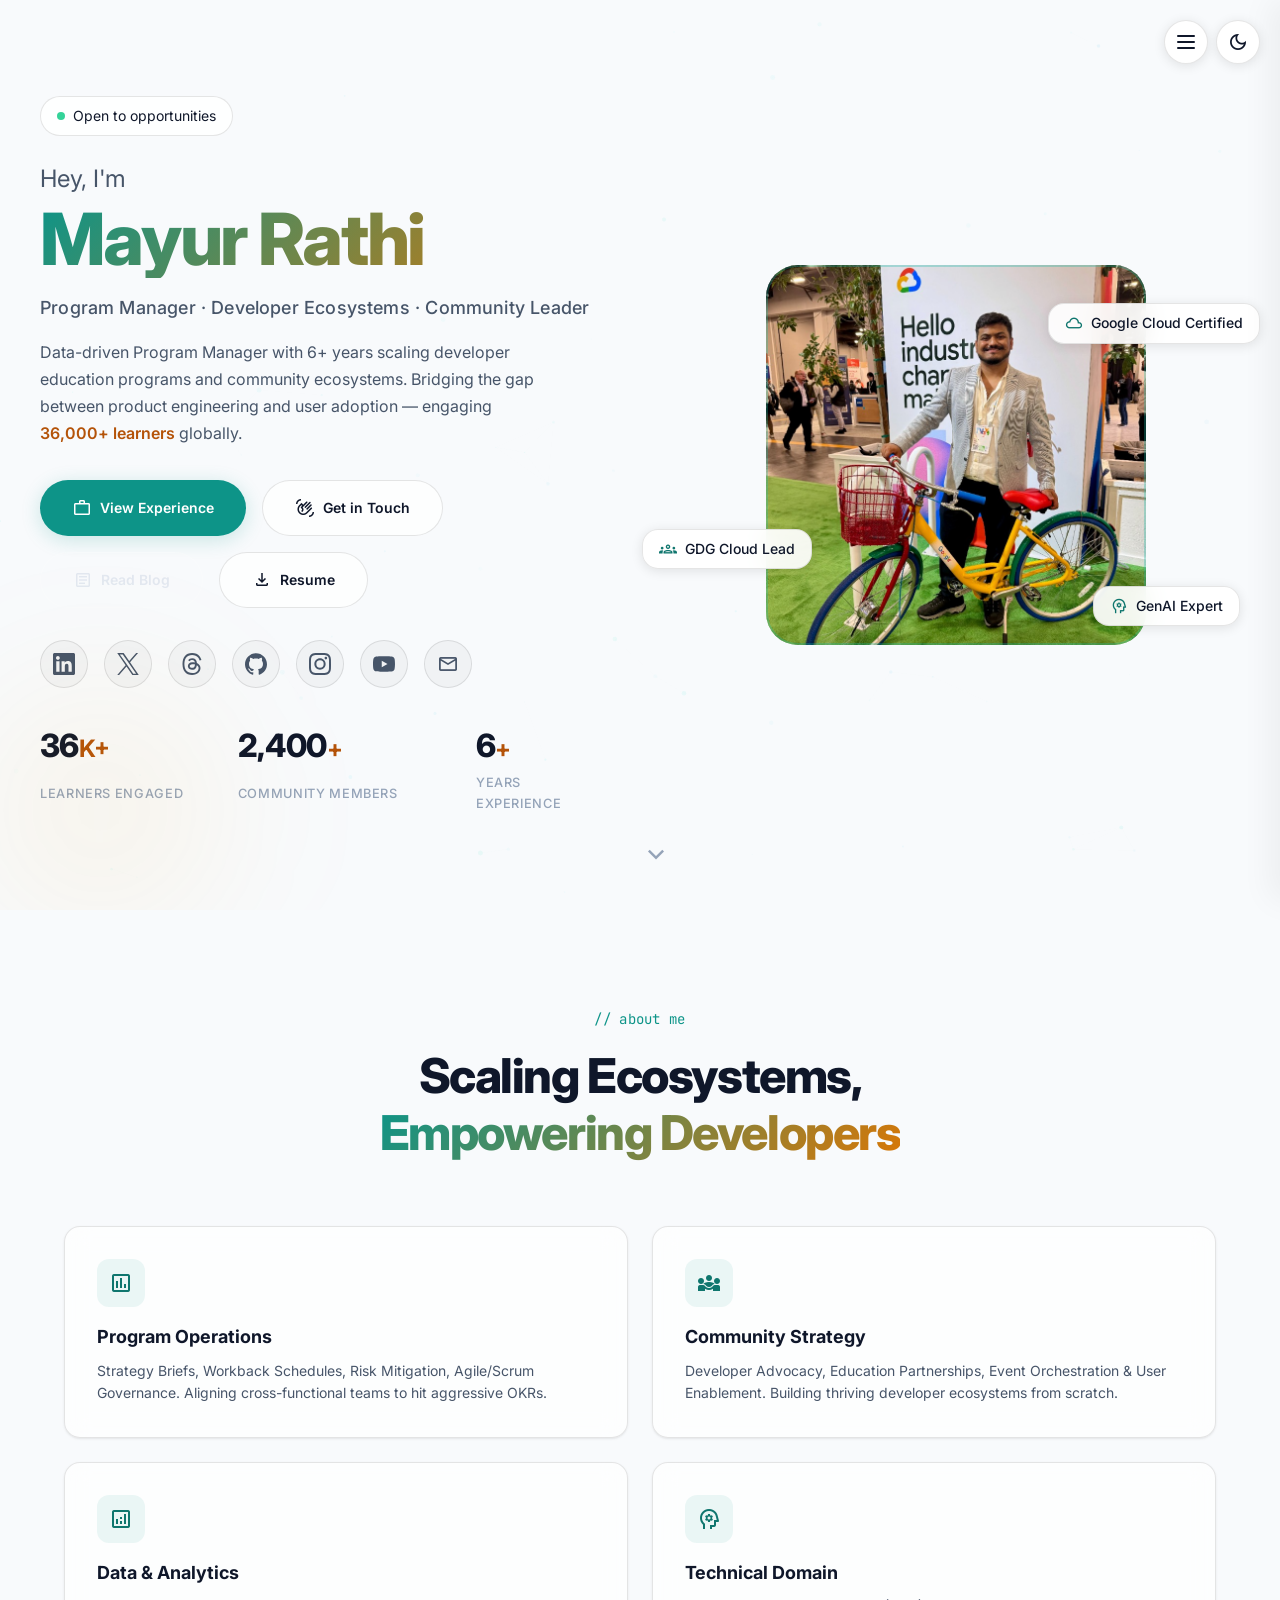
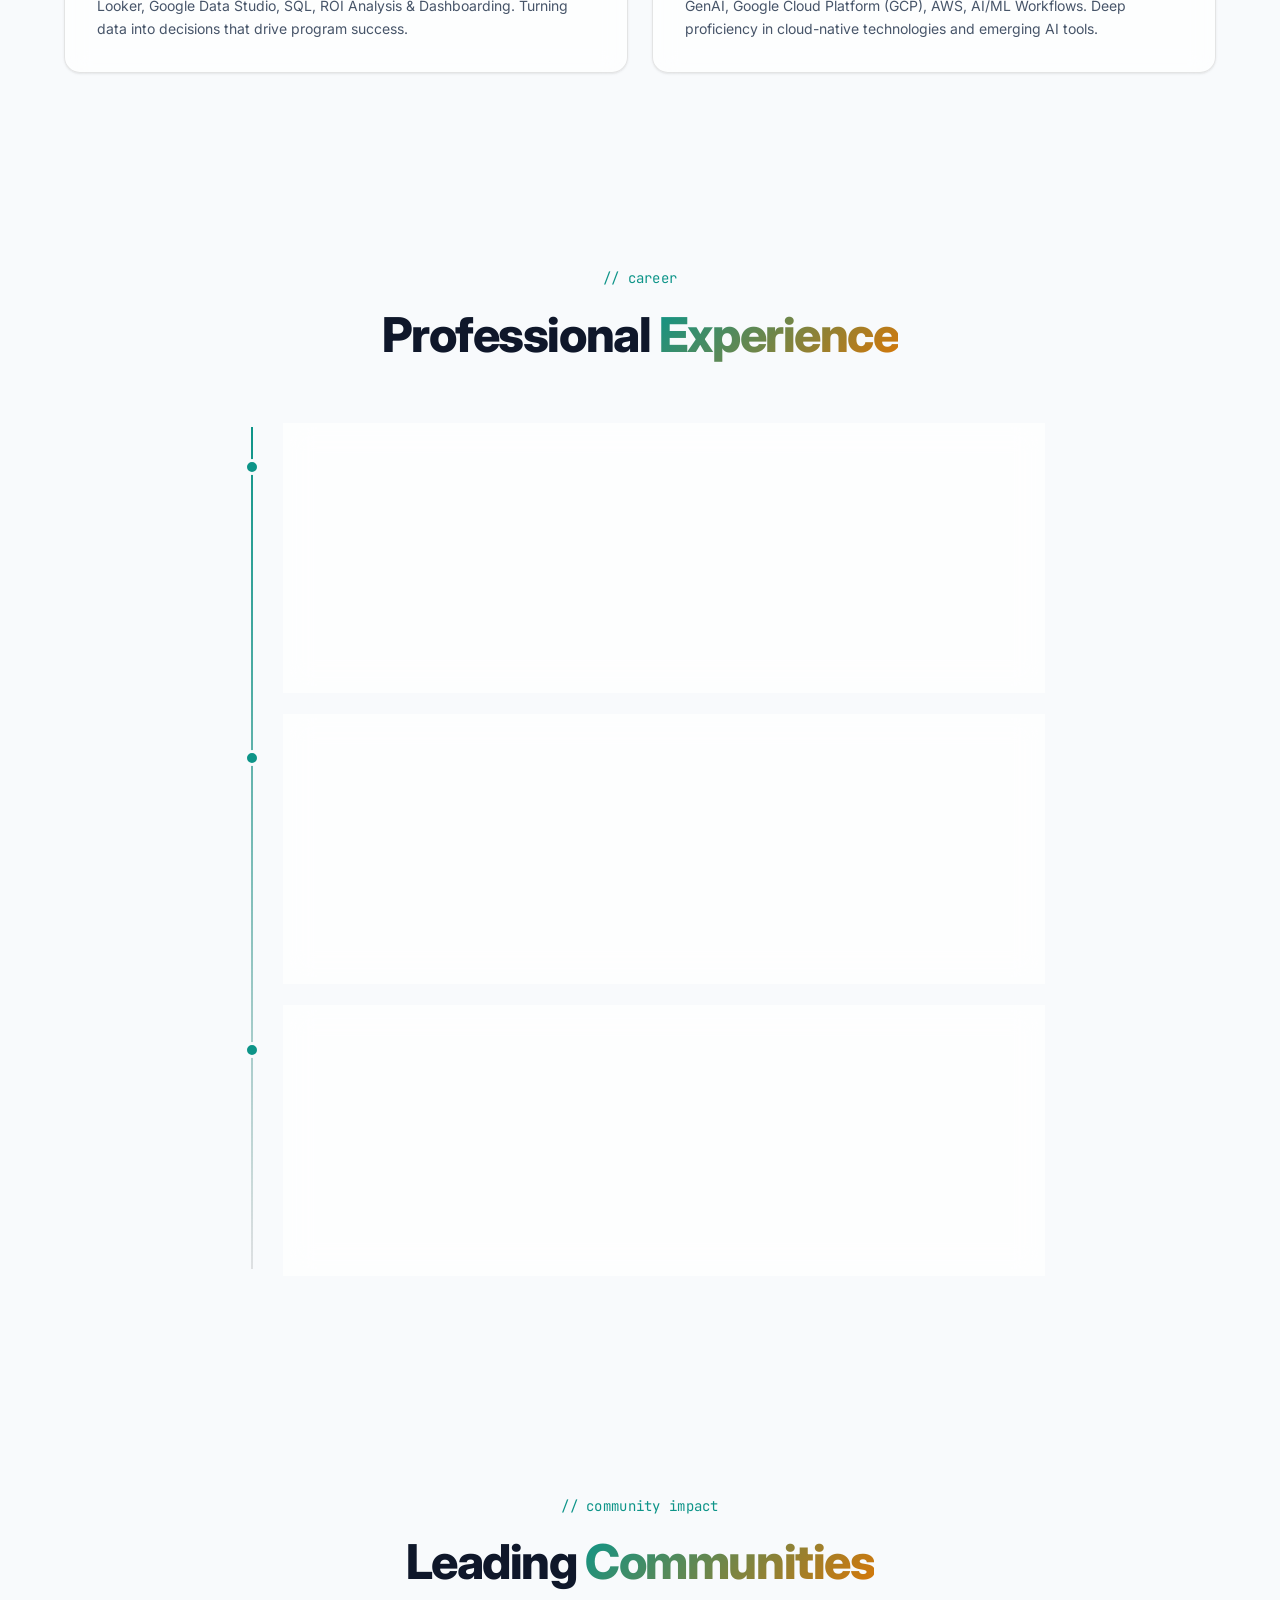
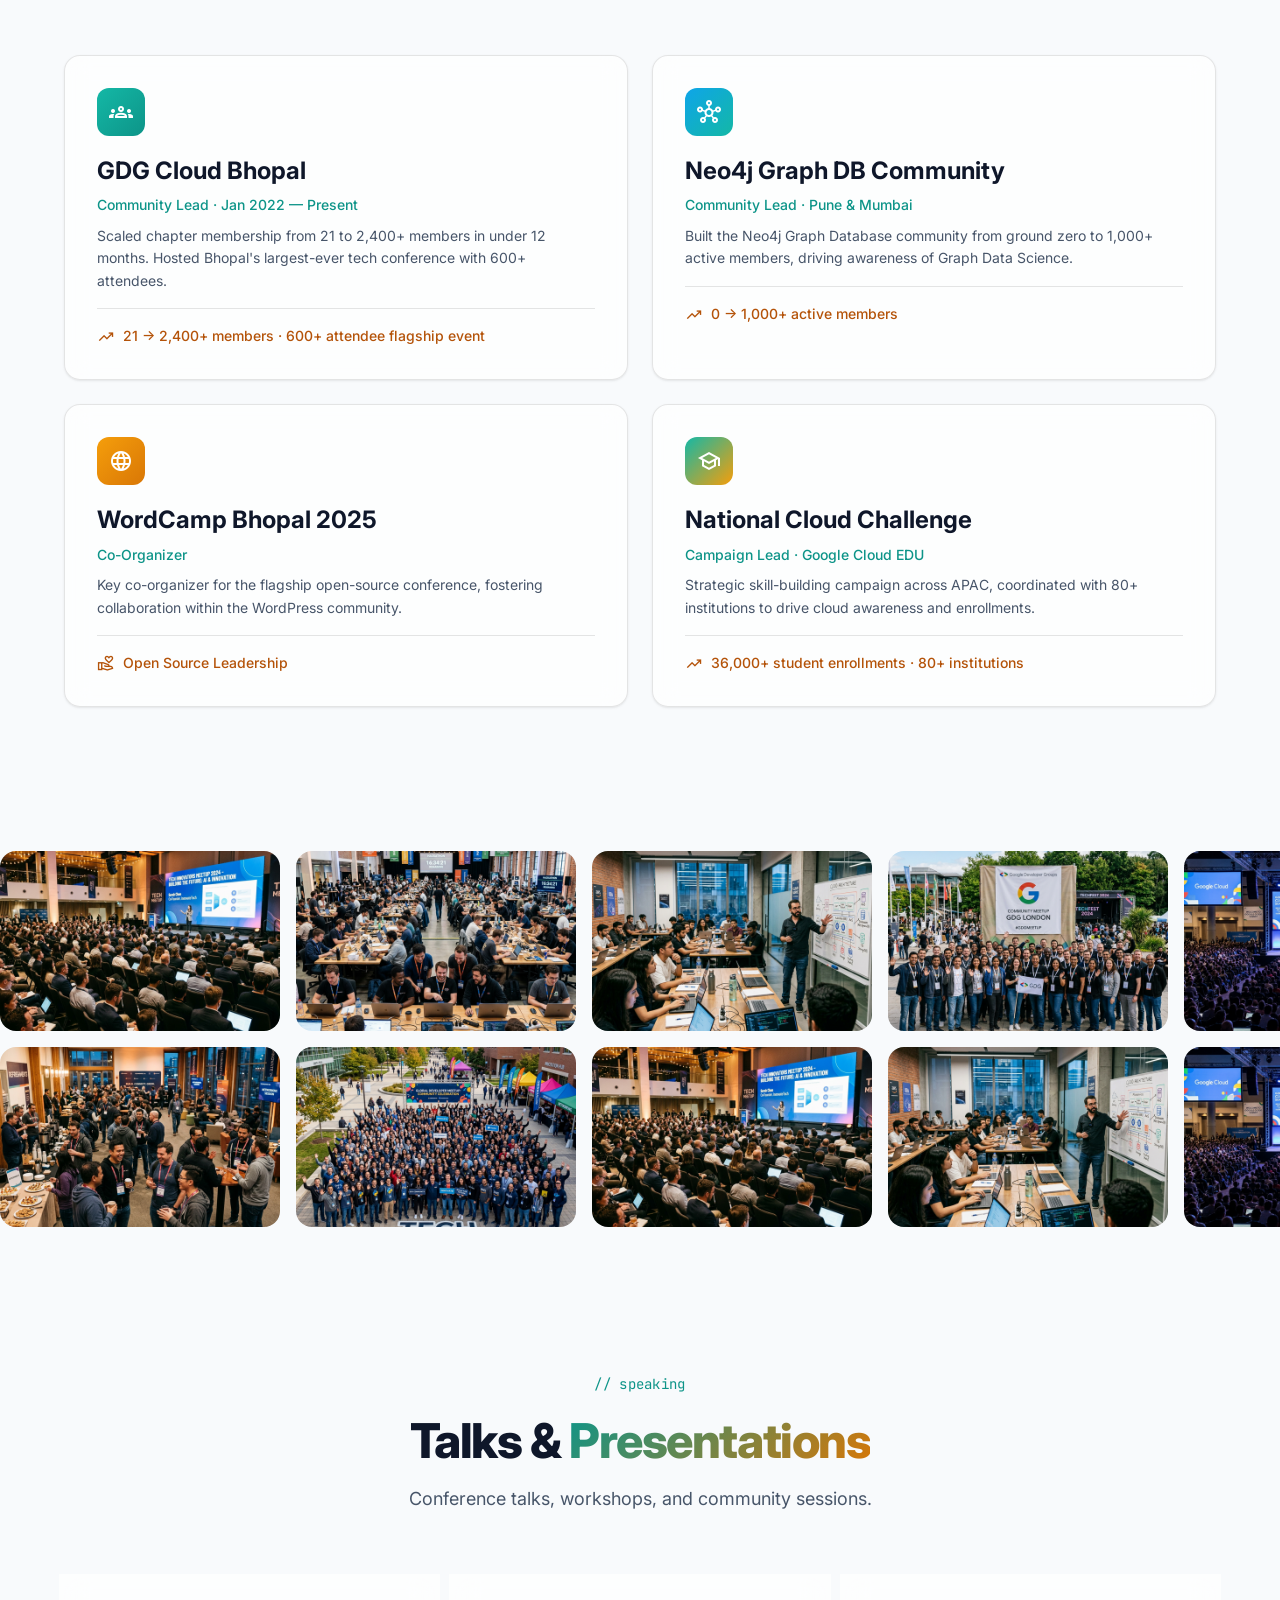
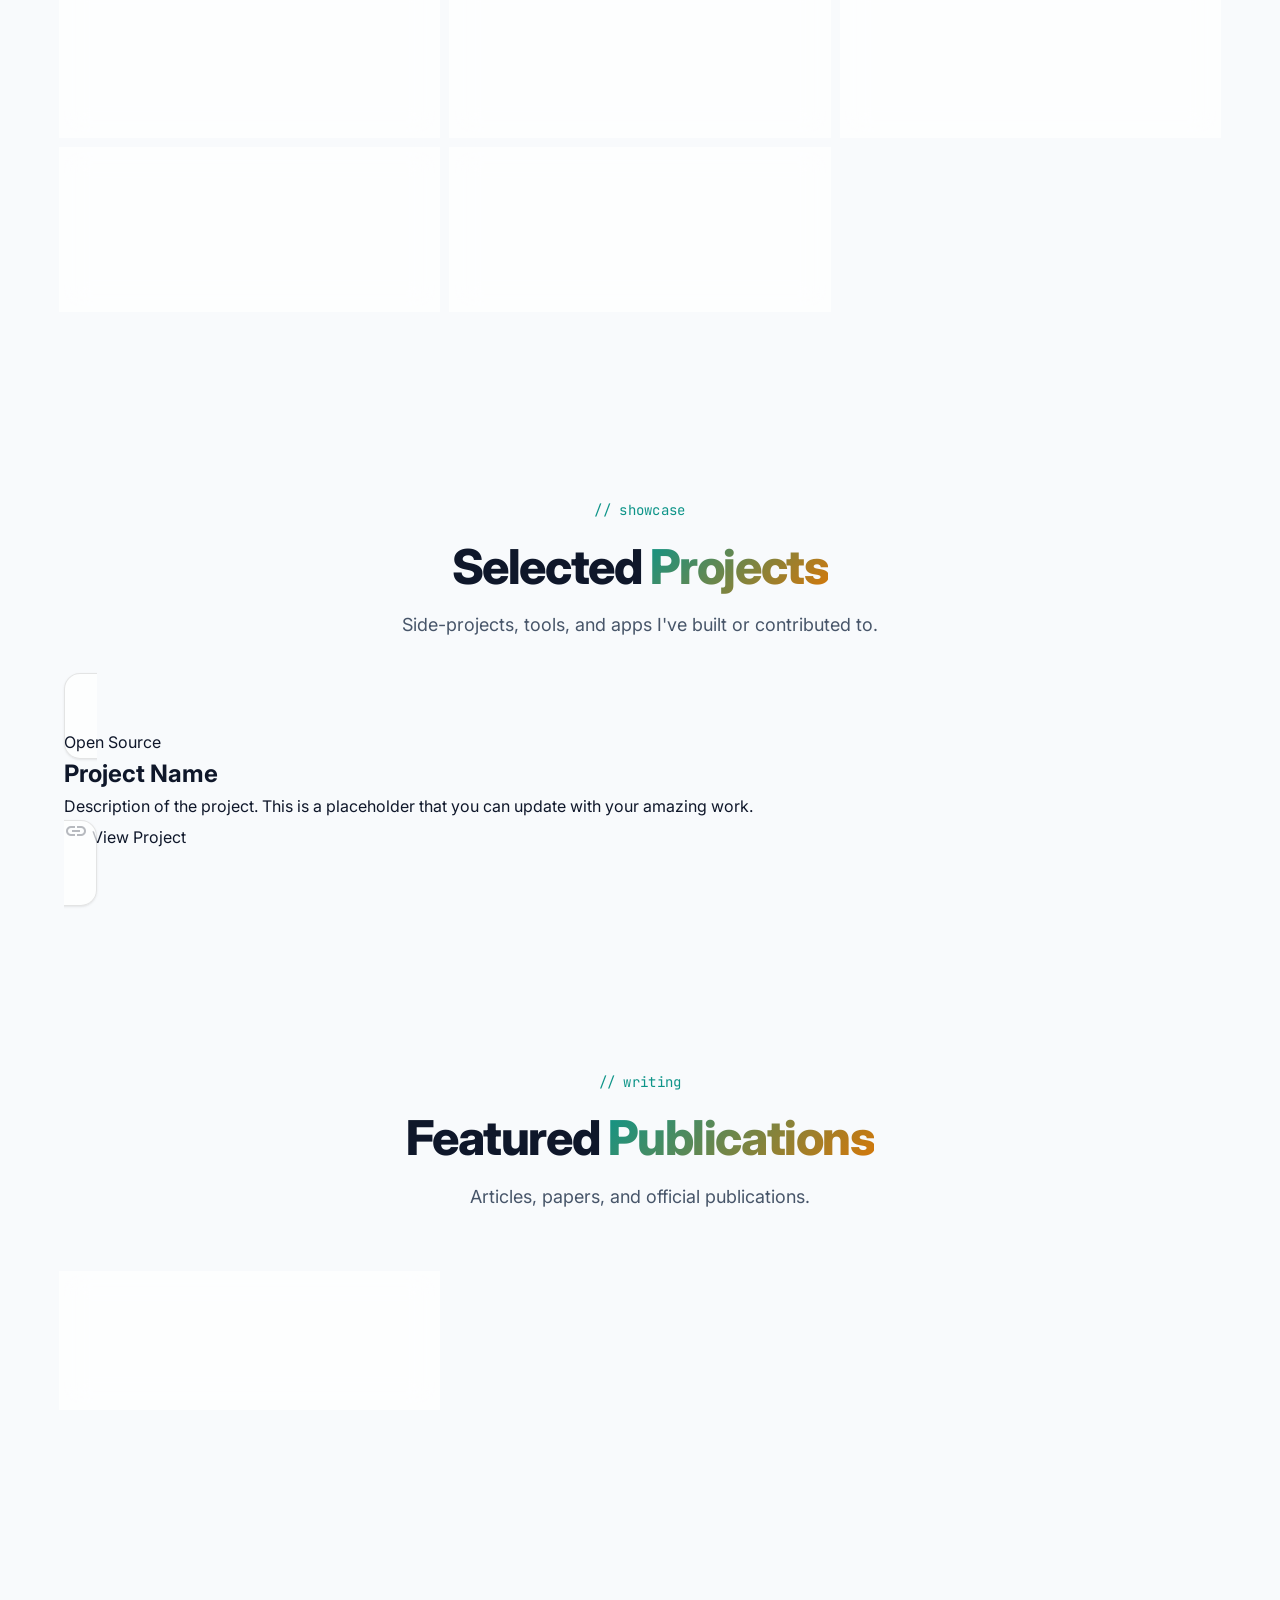
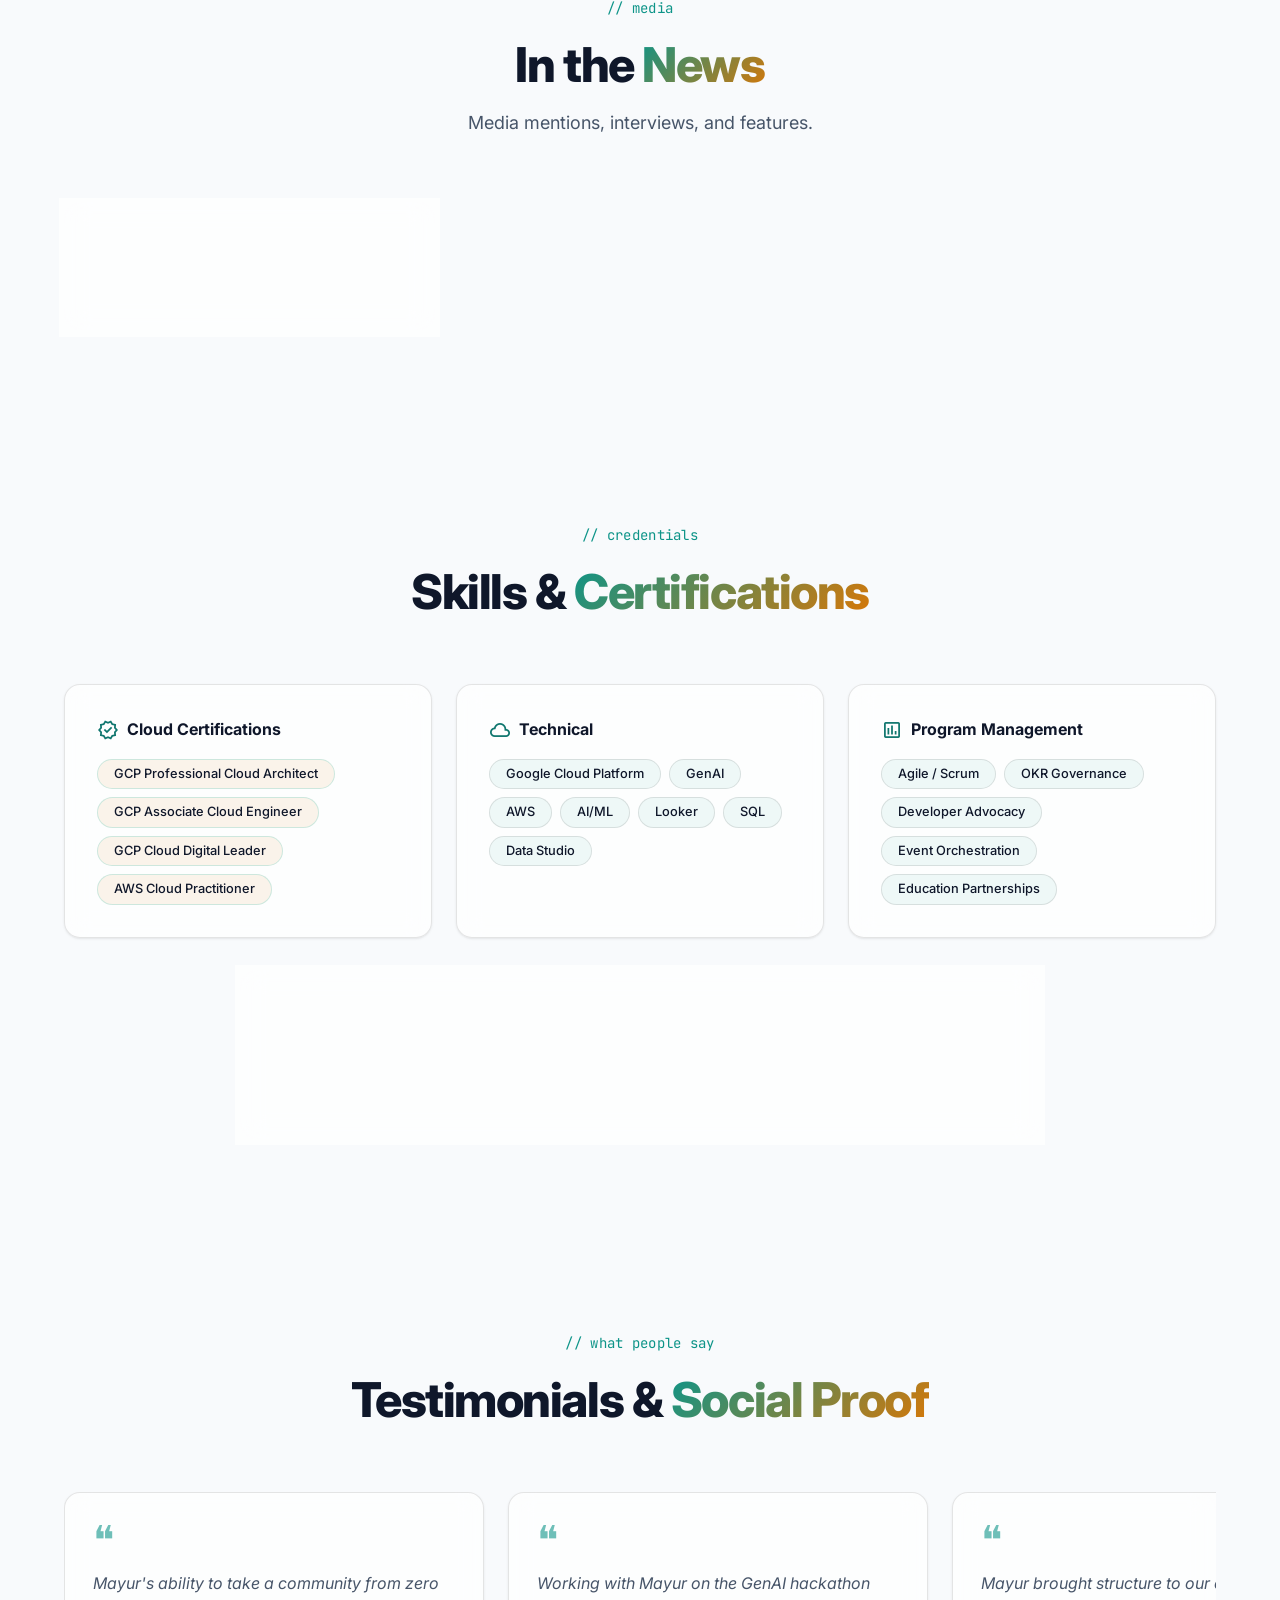
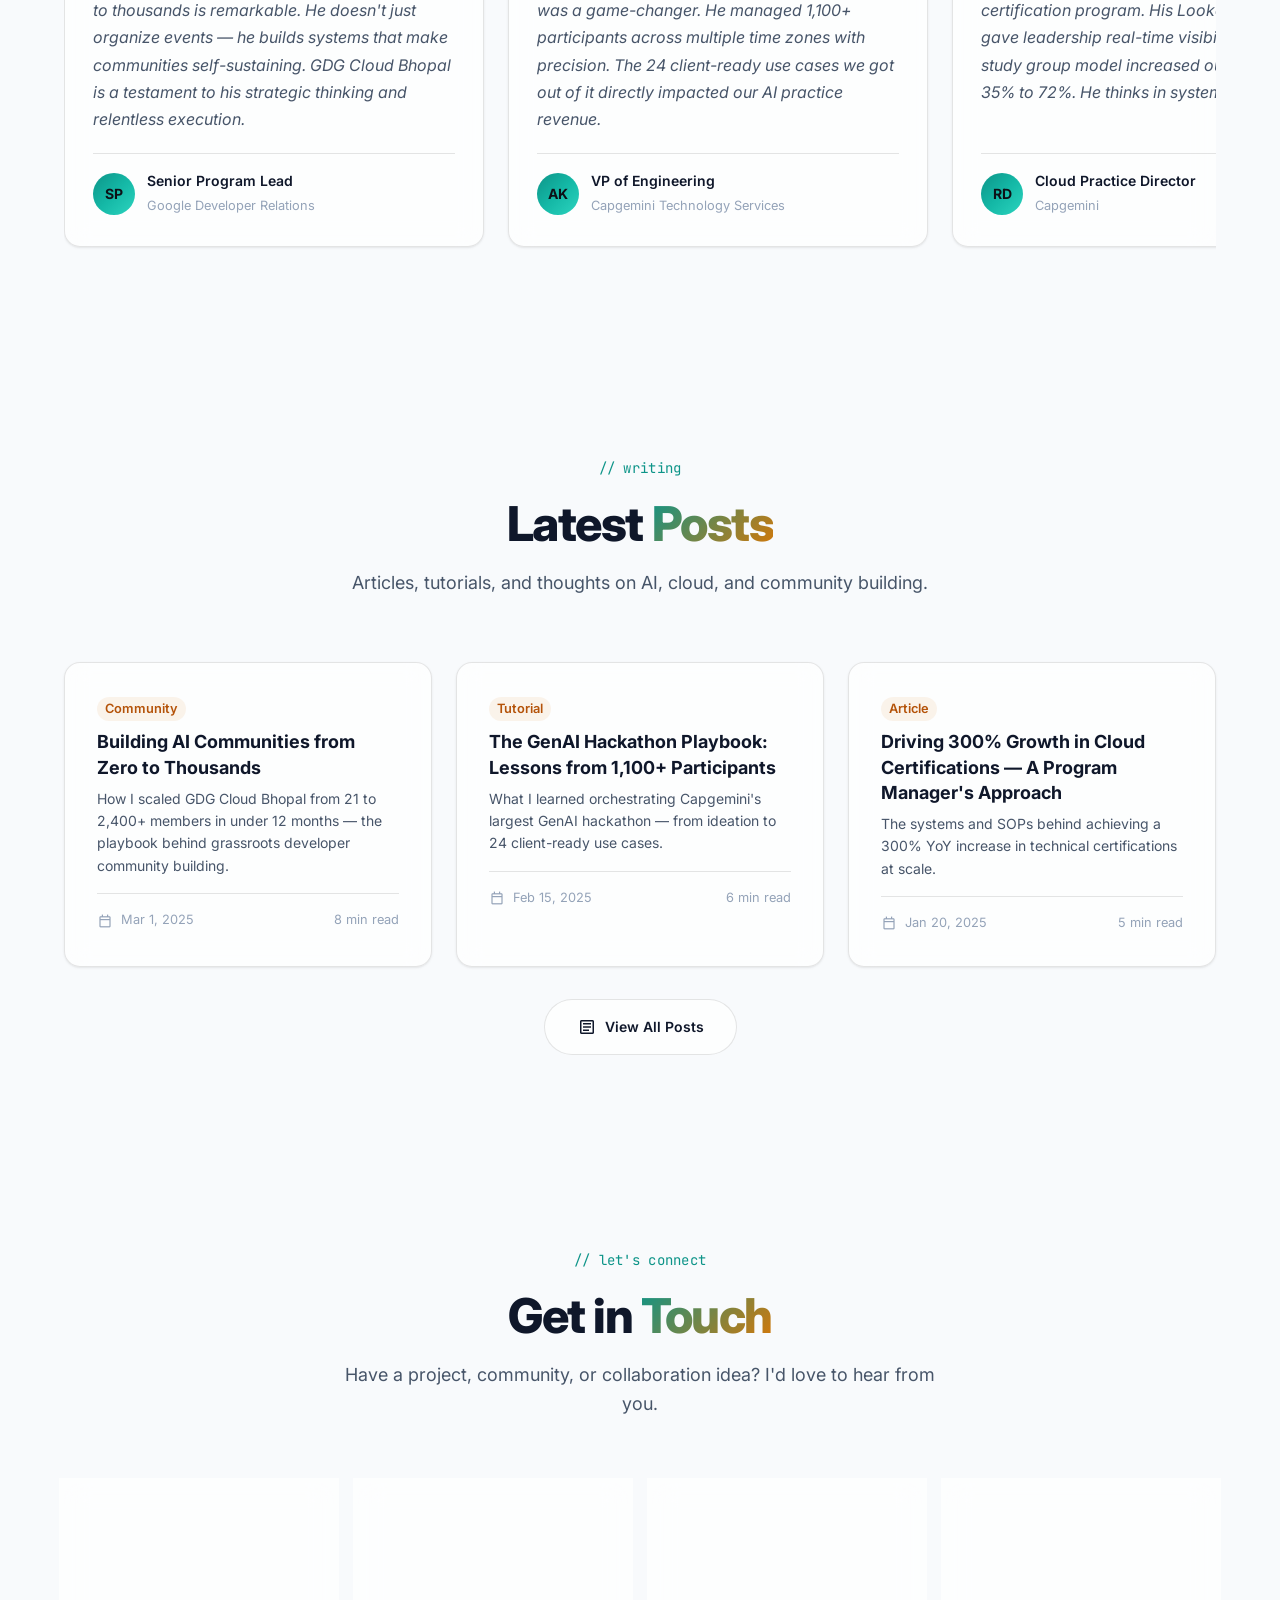
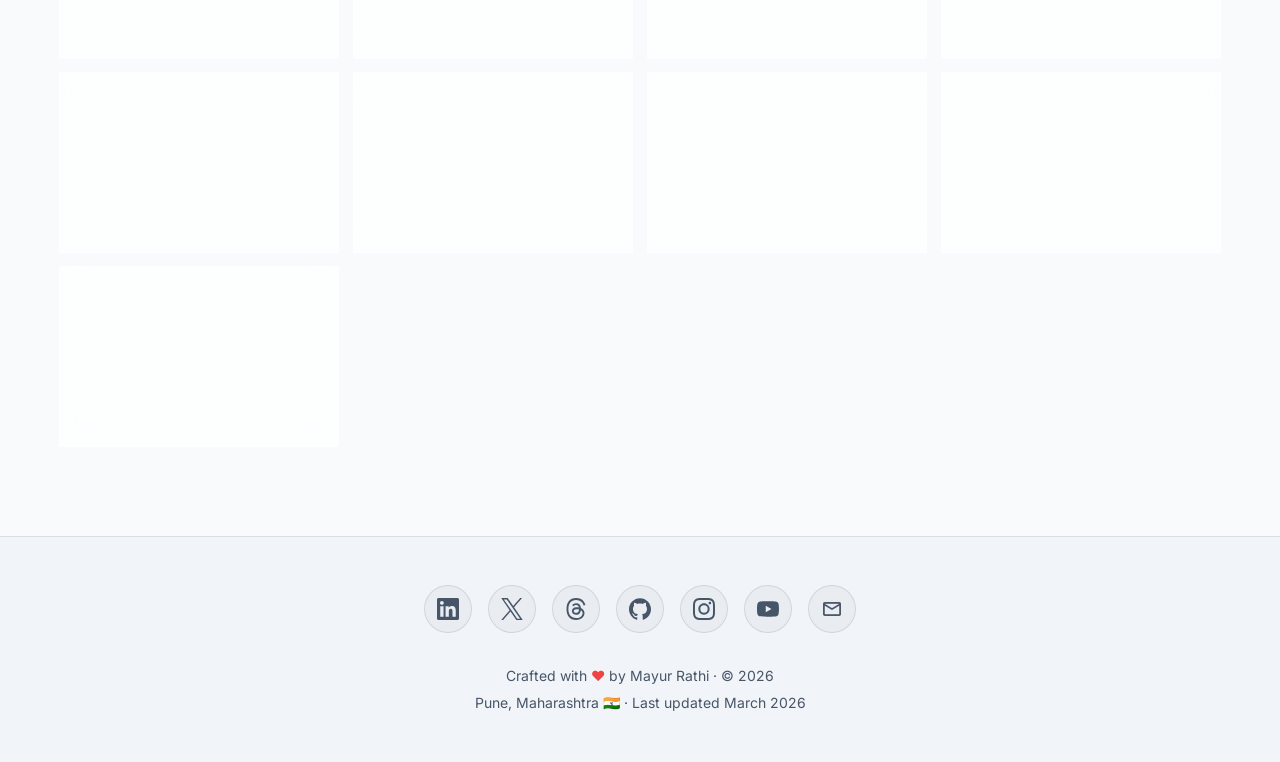
==== commit 2916f2c8: "fix: update social icons to SimpleIcons and add blog button to hero" ====
--- a/index.html
+++ b/index.html
@@ -287,21 +287,21 @@
                         aria-label="Twitter">
                         <svg viewBox="0 0 24 24" width="22" height="22" fill="currentColor">
                             <path
-                                d="M18.244 2.25h3.308l-7.227 8.26 8.502 11.24H16.17l-5.214-6.817L4.99 21.75H1.68l7.73-8.835L1.254 2.25H8.08l4.713 6.231zm-1.161 17.52h1.833L7.084 4.126H5.117z" />
+                                d="M14.234 10.162 22.977 0h-2.072l-7.591 8.824L7.251 0H.258l9.168 13.343L.258 24H2.33l8.016-9.318L16.749 24h6.993zm-2.837 3.299-.929-1.329L3.076 1.56h3.182l5.965 8.532.929 1.329 7.754 11.09h-3.182z" />
                         </svg>
                     </a>
                     <a href="https://github.com/mayurrathi" target="_blank" rel="noopener" class="social-icon"
                         aria-label="GitHub">
                         <svg viewBox="0 0 24 24" width="22" height="22" fill="currentColor">
                             <path
-                                d="M12 0c-6.626 0-12 5.373-12 12 0 5.302 3.438 9.8 8.207 11.387.599.111.793-.261.793-.577v-2.234c-3.338.726-4.033-1.416-4.033-1.416-.546-1.387-1.333-1.756-1.333-1.756-1.089-.745.083-.729.083-.729 1.205.084 1.839 1.237 1.839 1.237 1.07 1.834 2.807 1.304 3.492.997.107-.775.418-1.305.762-1.604-2.665-.305-5.467-1.334-5.467-5.931 0-1.311.469-2.381 1.236-3.221-.124-.303-1.524.117-3.176 0 0 1.008-.322 3.301 1.23.957-.266 1.983-.399 3.003-.404 1.02.005 2.047.138 3.006.404 2.291-1.552 3.297-1.23 3.297-1.23.653 1.653.242 2.874.118 3.176.77.84 1.235 1.911 1.235 3.221 0 4.609-2.807 5.624-5.479 5.921.43.372.823 1.102.823 2.222v3.293c0 .319.192.694.801.576 4.765-1.589 8.199-6.086 8.199-11.386 0-6.627-5.373-12-12-12z" />
+                                d="M12 .297c-6.63 0-12 5.373-12 12 0 5.303 3.438 9.8 8.205 11.385.6.113.82-.258.82-.577 0-.285-.01-1.04-.015-2.04-3.338.724-4.042-1.61-4.042-1.61C4.422 18.07 3.633 17.7 3.633 17.7c-1.087-.744.084-.729.084-.729 1.205.084 1.838 1.236 1.838 1.236 1.07 1.835 2.809 1.305 3.495.998.108-.776.417-1.305.76-1.605-2.665-.3-5.466-1.332-5.466-5.93 0-1.31.465-2.38 1.235-3.22-.135-.303-.54-1.523.105-3.176 0 0 1.005-.322 3.3 1.23.96-.267 1.98-.399 3-.405 1.02.006 2.04.138 3 .405 2.28-1.552 3.285-1.23 3.285-1.23.645 1.653.24 2.873.12 3.176.765.84 1.23 1.91 1.23 3.22 0 4.61-2.805 5.625-5.475 5.92.42.36.81 1.096.81 2.22 0 1.606-.015 2.896-.015 3.286 0 .315.21.69.825.57C20.565 22.092 24 17.592 24 12.297c0-6.627-5.373-12-12-12" />
                         </svg>
                     </a>
                     <a href="https://www.instagram.com/mayur_lyf/" target="_blank" rel="noopener" class="social-icon"
                         aria-label="Instagram">
                         <svg viewBox="0 0 24 24" width="22" height="22" fill="currentColor">
                             <path
-                                d="M12 2.163c3.204 0 3.584.012 4.85.07 3.252.148 4.771 1.691 4.919 4.919.058 1.265.069 1.645.069 4.849 0 3.205-.012 3.584-.069 4.849-.149 3.225-1.664 4.771-4.919 4.919-1.266.058-1.644.07-4.85.07-3.204 0-3.584-.012-4.849-.07-3.26-.149-4.771-1.699-4.919-4.92-.058-1.265-.07-1.644-.07-4.849 0-3.204.013-3.583.07-4.849.149-3.227 1.664-4.771 4.919-4.919 1.266-.057 1.645-.069 4.849-.069zM12 0C8.741 0 8.333.014 7.053.072 2.695.272.273 2.69.073 7.052.014 8.333 0 8.741 0 12c0 3.259.014 3.668.072 4.948.2 4.358 2.618 6.78 6.98 6.98C8.333 23.986 8.741 24 12 24c3.259 0 3.668-.014 4.948-.072 4.354-.2 6.782-2.618 6.979-6.98.059-1.28.073-1.689.073-4.948 0-3.259-.014-3.667-.072-4.947-.196-4.354-2.617-6.78-6.979-6.98C15.668.014 15.259 0 12 0zm0 5.838a6.162 6.162 0 1 0 0 12.324 6.162 6.162 0 0 0 0-12.324zM12 16a4 4 0 1 1 0-8 4 4 0 0 1 0 8zm6.406-11.845a1.44 1.44 0 1 0 0 2.881 1.44 1.44 0 0 0 0-2.881z" />
+                                d="M7.0301.084c-1.2768.0602-2.1487.264-2.911.5634-.7888.3075-1.4575.72-2.1228 1.3877-.6652.6677-1.075 1.3368-1.3802 2.127-.2954.7638-.4956 1.6365-.552 2.914-.0564 1.2775-.0689 1.6882-.0626 4.947.0062 3.2586.0206 3.6671.0825 4.9473.061 1.2765.264 2.1482.5635 2.9107.308.7889.72 1.4573 1.388 2.1228.6679.6655 1.3365 1.0743 2.1285 1.38.7632.295 1.6361.4961 2.9134.552 1.2773.056 1.6884.069 4.9462.0627 3.2578-.0062 3.668-.0207 4.9478-.0814 1.28-.0607 2.147-.2652 2.9098-.5633.7889-.3086 1.4578-.72 2.1228-1.3881.665-.6682 1.0745-1.3378 1.3795-2.1284.2957-.7632.4966-1.636.552-2.9124.056-1.2809.0692-1.6898.063-4.948-.0063-3.2583-.021-3.6668-.0817-4.9465-.0607-1.2797-.264-2.1487-.5633-2.9117-.3084-.7889-.72-1.4568-1.3876-2.1228C21.2982 1.33 20.628.9208 19.8378.6165 19.074.321 18.2017.1197 16.9244.0645 15.6471.0093 15.236-.005 11.977.0014 8.718.0076 8.31.0215 7.0301.0839m.1402 21.6932c-1.17-.0509-1.8053-.2453-2.2287-.408-.5606-.216-.96-.4771-1.3819-.895-.422-.4178-.6811-.8186-.9-1.378-.1644-.4234-.3624-1.058-.4171-2.228-.0595-1.2645-.072-1.6442-.079-4.848-.007-3.2037.0053-3.583.0607-4.848.05-1.169.2456-1.805.408-2.2282.216-.5613.4762-.96.895-1.3816.4188-.4217.8184-.6814 1.3783-.9003.423-.1651 1.0575-.3614 2.227-.4171 1.2655-.06 1.6447-.072 4.848-.079 3.2033-.007 3.5835.005 4.8495.0608 1.169.0508 1.8053.2445 2.228.408.5608.216.96.4754 1.3816.895.4217.4194.6816.8176.9005 1.3787.1653.4217.3617 1.056.4169 2.2263.0602 1.2655.0739 1.645.0796 4.848.0058 3.203-.0055 3.5834-.061 4.848-.051 1.17-.245 1.8055-.408 2.2294-.216.5604-.4763.96-.8954 1.3814-.419.4215-.8181.6811-1.3783.9-.4224.1649-1.0577.3617-2.2262.4174-1.2656.0595-1.6448.072-4.8493.079-3.2045.007-3.5825-.006-4.848-.0608M16.953 5.5864A1.44 1.44 0 1 0 18.39 4.144a1.44 1.44 0 0 0-1.437 1.4424M5.8385 12.012c.0067 3.4032 2.7706 6.1557 6.173 6.1493 3.4026-.0065 6.157-2.7701 6.1506-6.1733-.0065-3.4032-2.771-6.1565-6.174-6.1498-3.403.0067-6.156 2.771-6.1496 6.1738M8 12.0077a4 4 0 1 1 4.008 3.9921A3.9996 3.9996 0 0 1 8 12.0077" />
                         </svg>
                     </a>
                     <a href="https://www.youtube.com/@Mayur_LYF" target="_blank" rel="noopener" class="social-icon"
@@ -379,6 +379,10 @@
                             <span class="material-symbols-outlined">waving_hand</span>
                             Get in Touch
                         </a>
+                        <a href="blog/" class="btn btn-secondary" style="border: 1px solid rgba(255, 255, 255, 0.2); background: rgba(255,255,255,0.05); color: #e2e8f0;">
+                            <span class="material-symbols-outlined">article</span>
+                            Read Blog
+                        </a>
                         <a href="assets/Mayur_Rathi_Resume.pdf" download class="btn btn-secondary" id="resume-download">
                             <span class="material-symbols-outlined">download</span>
                             Resume
@@ -397,7 +401,7 @@
                             aria-label="Twitter">
                             <svg viewBox="0 0 24 24" width="22" height="22" fill="currentColor">
                                 <path
-                                    d="M18.244 2.25h3.308l-7.227 8.26 8.502 11.24H16.17l-5.214-6.817L4.99 21.75H1.68l7.73-8.835L1.254 2.25H8.08l4.713 6.231zm-1.161 17.52h1.833L7.084 4.126H5.117z" />
+                                    d="M14.234 10.162 22.977 0h-2.072l-7.591 8.824L7.251 0H.258l9.168 13.343L.258 24H2.33l8.016-9.318L16.749 24h6.993zm-2.837 3.299-.929-1.329L3.076 1.56h3.182l5.965 8.532.929 1.329 7.754 11.09h-3.182z" />
                             </svg>
                         </a>
                         <a href="https://www.threads.net/@mayur_lyf" target="_blank" rel="noopener" class="social-icon"
@@ -411,14 +415,14 @@
                             aria-label="GitHub">
                             <svg viewBox="0 0 24 24" width="22" height="22" fill="currentColor">
                                 <path
-                                    d="M12 0c-6.626 0-12 5.373-12 12 0 5.302 3.438 9.8 8.207 11.387.599.111.793-.261.793-.577v-2.234c-3.338.726-4.033-1.416-4.033-1.416-.546-1.387-1.333-1.756-1.333-1.756-1.089-.745.083-.729.083-.729 1.205.084 1.839 1.237 1.839 1.237 1.07 1.834 2.807 1.304 3.492.997.107-.775.418-1.305.762-1.604-2.665-.305-5.467-1.334-5.467-5.931 0-1.311.469-2.381 1.236-3.221-.124-.303-1.524.117-3.176 0 0 1.008-.322 3.301 1.23.957-.266 1.983-.399 3.003-.404 1.02.005 2.047.138 3.006.404 2.291-1.552 3.297-1.23 3.297-1.23.653 1.653.242 2.874.118 3.176.77.84 1.235 1.911 1.235 3.221 0 4.609-2.807 5.624-5.479 5.921.43.372.823 1.102.823 2.222v3.293c0 .319.192.694.801.576 4.765-1.589 8.199-6.086 8.199-11.386 0-6.627-5.373-12-12-12z" />
+                                    d="M12 .297c-6.63 0-12 5.373-12 12 0 5.303 3.438 9.8 8.205 11.385.6.113.82-.258.82-.577 0-.285-.01-1.04-.015-2.04-3.338.724-4.042-1.61-4.042-1.61C4.422 18.07 3.633 17.7 3.633 17.7c-1.087-.744.084-.729.084-.729 1.205.084 1.838 1.236 1.838 1.236 1.07 1.835 2.809 1.305 3.495.998.108-.776.417-1.305.76-1.605-2.665-.3-5.466-1.332-5.466-5.93 0-1.31.465-2.38 1.235-3.22-.135-.303-.54-1.523.105-3.176 0 0 1.005-.322 3.3 1.23.96-.267 1.98-.399 3-.405 1.02.006 2.04.138 3 .405 2.28-1.552 3.285-1.23 3.285-1.23.645 1.653.24 2.873.12 3.176.765.84 1.23 1.91 1.23 3.22 0 4.61-2.805 5.625-5.475 5.92.42.36.81 1.096.81 2.22 0 1.606-.015 2.896-.015 3.286 0 .315.21.69.825.57C20.565 22.092 24 17.592 24 12.297c0-6.627-5.373-12-12-12" />
                             </svg>
                         </a>
                         <a href="https://www.instagram.com/mayur_lyf/" target="_blank" rel="noopener"
                             class="social-icon" aria-label="Instagram">
                             <svg viewBox="0 0 24 24" width="22" height="22" fill="currentColor">
                                 <path
-                                    d="M12 2.163c3.204 0 3.584.012 4.85.07 3.252.148 4.771 1.691 4.919 4.919.058 1.265.069 1.645.069 4.849 0 3.205-.012 3.584-.069 4.849-.149 3.225-1.664 4.771-4.919 4.919-1.266.058-1.644.07-4.85.07-3.204 0-3.584-.012-4.849-.07-3.26-.149-4.771-1.699-4.919-4.92-.058-1.265-.07-1.644-.07-4.849 0-3.204.013-3.583.07-4.849.149-3.227 1.664-4.771 4.919-4.919 1.266-.057 1.645-.069 4.849-.069zM12 0C8.741 0 8.333.014 7.053.072 2.695.272.273 2.69.073 7.052.014 8.333 0 8.741 0 12c0 3.259.014 3.668.072 4.948.2 4.358 2.618 6.78 6.98 6.98C8.333 23.986 8.741 24 12 24c3.259 0 3.668-.014 4.948-.072 4.354-.2 6.782-2.618 6.979-6.98.059-1.28.073-1.689.073-4.948 0-3.259-.014-3.667-.072-4.947-.196-4.354-2.617-6.78-6.979-6.98C15.668.014 15.259 0 12 0zm0 5.838a6.162 6.162 0 1 0 0 12.324 6.162 6.162 0 0 0 0-12.324zM12 16a4 4 0 1 1 0-8 4 4 0 0 1 0 8zm6.406-11.845a1.44 1.44 0 1 0 0 2.881 1.44 1.44 0 0 0 0-2.881z" />
+                                    d="M7.0301.084c-1.2768.0602-2.1487.264-2.911.5634-.7888.3075-1.4575.72-2.1228 1.3877-.6652.6677-1.075 1.3368-1.3802 2.127-.2954.7638-.4956 1.6365-.552 2.914-.0564 1.2775-.0689 1.6882-.0626 4.947.0062 3.2586.0206 3.6671.0825 4.9473.061 1.2765.264 2.1482.5635 2.9107.308.7889.72 1.4573 1.388 2.1228.6679.6655 1.3365 1.0743 2.1285 1.38.7632.295 1.6361.4961 2.9134.552 1.2773.056 1.6884.069 4.9462.0627 3.2578-.0062 3.668-.0207 4.9478-.0814 1.28-.0607 2.147-.2652 2.9098-.5633.7889-.3086 1.4578-.72 2.1228-1.3881.665-.6682 1.0745-1.3378 1.3795-2.1284.2957-.7632.4966-1.636.552-2.9124.056-1.2809.0692-1.6898.063-4.948-.0063-3.2583-.021-3.6668-.0817-4.9465-.0607-1.2797-.264-2.1487-.5633-2.9117-.3084-.7889-.72-1.4568-1.3876-2.1228C21.2982 1.33 20.628.9208 19.8378.6165 19.074.321 18.2017.1197 16.9244.0645 15.6471.0093 15.236-.005 11.977.0014 8.718.0076 8.31.0215 7.0301.0839m.1402 21.6932c-1.17-.0509-1.8053-.2453-2.2287-.408-.5606-.216-.96-.4771-1.3819-.895-.422-.4178-.6811-.8186-.9-1.378-.1644-.4234-.3624-1.058-.4171-2.228-.0595-1.2645-.072-1.6442-.079-4.848-.007-3.2037.0053-3.583.0607-4.848.05-1.169.2456-1.805.408-2.2282.216-.5613.4762-.96.895-1.3816.4188-.4217.8184-.6814 1.3783-.9003.423-.1651 1.0575-.3614 2.227-.4171 1.2655-.06 1.6447-.072 4.848-.079 3.2033-.007 3.5835.005 4.8495.0608 1.169.0508 1.8053.2445 2.228.408.5608.216.96.4754 1.3816.895.4217.4194.6816.8176.9005 1.3787.1653.4217.3617 1.056.4169 2.2263.0602 1.2655.0739 1.645.0796 4.848.0058 3.203-.0055 3.5834-.061 4.848-.051 1.17-.245 1.8055-.408 2.2294-.216.5604-.4763.96-.8954 1.3814-.419.4215-.8181.6811-1.3783.9-.4224.1649-1.0577.3617-2.2262.4174-1.2656.0595-1.6448.072-4.8493.079-3.2045.007-3.5825-.006-4.848-.0608M16.953 5.5864A1.44 1.44 0 1 0 18.39 4.144a1.44 1.44 0 0 0-1.437 1.4424M5.8385 12.012c.0067 3.4032 2.7706 6.1557 6.173 6.1493 3.4026-.0065 6.157-2.7701 6.1506-6.1733-.0065-3.4032-2.771-6.1565-6.174-6.1498-3.403.0067-6.156 2.771-6.1496 6.1738M8 12.0077a4 4 0 1 1 4.008 3.9921A3.9996 3.9996 0 0 1 8 12.0077" />
                             </svg>
                         </a>
                         <a href="https://www.youtube.com/@Mayur_LYF" target="_blank" rel="noopener" class="social-icon"
@@ -1037,7 +1041,7 @@
                         class="contact-card glass-card animate-in" id="contact-github">
                         <svg viewBox="0 0 24 24" width="32" height="32" fill="currentColor">
                             <path
-                                d="M12 0c-6.626 0-12 5.373-12 12 0 5.302 3.438 9.8 8.207 11.387.599.111.793-.261.793-.577v-2.234c-3.338.726-4.033-1.416-4.033-1.416-.546-1.387-1.333-1.756-1.333-1.756-1.089-.745.083-.729.083-.729 1.205.084 1.839 1.237 1.839 1.237 1.07 1.834 2.807 1.304 3.492.997.107-.775.418-1.305.762-1.604-2.665-.305-5.467-1.334-5.467-5.931 0-1.311.469-2.381 1.236-3.221-.124-.303-.535-1.524.117-3.176 0 0 1.008-.322 3.301 1.23.957-.266 1.983-.399 3.003-.404 1.02.005 2.047.138 3.006.404 2.291-1.552 3.297-1.23 3.297-1.23.653 1.653.242 2.874.118 3.176.77.84 1.235 1.911 1.235 3.221 0 4.609-2.807 5.624-5.479 5.921.43.372.823 1.102.823 2.222v3.293c0 .319.192.694.801.576 4.765-1.589 8.199-6.086 8.199-11.386 0-6.627-5.373-12-12-12z" />
+                                d="M12 .297c-6.63 0-12 5.373-12 12 0 5.303 3.438 9.8 8.205 11.385.6.113.82-.258.82-.577 0-.285-.01-1.04-.015-2.04-3.338.724-4.042-1.61-4.042-1.61C4.422 18.07 3.633 17.7 3.633 17.7c-1.087-.744.084-.729.084-.729 1.205.084 1.838 1.236 1.838 1.236 1.07 1.835 2.809 1.305 3.495.998.108-.776.417-1.305.76-1.605-2.665-.3-5.466-1.332-5.466-5.93 0-1.31.465-2.38 1.235-3.22-.135-.303-.54-1.523.105-3.176 0 0 1.005-.322 3.3 1.23.96-.267 1.98-.399 3-.405 1.02.006 2.04.138 3 .405 2.28-1.552 3.285-1.23 3.285-1.23.645 1.653.24 2.873.12 3.176.765.84 1.23 1.91 1.23 3.22 0 4.61-2.805 5.625-5.475 5.92.42.36.81 1.096.81 2.22 0 1.606-.015 2.896-.015 3.286 0 .315.21.69.825.57C20.565 22.092 24 17.592 24 12.297c0-6.627-5.373-12-12-12" />
                         </svg>
                         <h3>GitHub</h3>
                         <p>@mayurrathi</p>
@@ -1046,7 +1050,7 @@
                         class="contact-card glass-card animate-in" id="contact-twitter">
                         <svg viewBox="0 0 24 24" width="32" height="32" fill="currentColor">
                             <path
-                                d="M18.244 2.25h3.308l-7.227 8.26 8.502 11.24H16.17l-5.214-6.817L4.99 21.75H1.68l7.73-8.835L1.254 2.25H8.08l4.713 6.231zm-1.161 17.52h1.833L7.084 4.126H5.117z" />
+                                d="M14.234 10.162 22.977 0h-2.072l-7.591 8.824L7.251 0H.258l9.168 13.343L.258 24H2.33l8.016-9.318L16.749 24h6.993zm-2.837 3.299-.929-1.329L3.076 1.56h3.182l5.965 8.532.929 1.329 7.754 11.09h-3.182z" />
                         </svg>
                         <h3>Twitter / X</h3>
                         <p>@mayur_lyf</p>
@@ -1073,7 +1077,7 @@
                         class="contact-card glass-card animate-in" id="contact-instagram">
                         <svg viewBox="0 0 24 24" width="32" height="32" fill="currentColor">
                             <path
-                                d="M12 2.163c3.204 0 3.584.012 4.85.07 3.252.148 4.771 1.691 4.919 4.919.058 1.265.069 1.645.069 4.849 0 3.205-.012 3.584-.069 4.849-.149 3.225-1.664 4.771-4.919 4.919-1.266.058-1.644.07-4.85.07-3.204 0-3.584-.012-4.849-.07-3.26-.149-4.771-1.699-4.919-4.92-.058-1.265-.07-1.644-.07-4.849 0-3.204.013-3.583.07-4.849.149-3.227 1.664-4.771 4.919-4.919 1.266-.057 1.645-.069 4.849-.069zM12 0C8.741 0 8.333.014 7.053.072 2.695.272.273 2.69.073 7.052.014 8.333 0 8.741 0 12c0 3.259.014 3.668.072 4.948.2 4.358 2.618 6.78 6.98 6.98C8.333 23.986 8.741 24 12 24c3.259 0 3.668-.014 4.948-.072 4.354-.2 6.782-2.618 6.979-6.98.059-1.28.073-1.689.073-4.948 0-3.259-.014-3.667-.072-4.947-.196-4.354-2.617-6.78-6.979-6.98C15.668.014 15.259 0 12 0zm0 5.838a6.162 6.162 0 1 0 0 12.324 6.162 6.162 0 0 0 0-12.324zM12 16a4 4 0 1 1 0-8 4 4 0 0 1 0 8zm6.406-11.845a1.44 1.44 0 1 0 0 2.881 1.44 1.44 0 0 0 0-2.881z" />
+                                d="M7.0301.084c-1.2768.0602-2.1487.264-2.911.5634-.7888.3075-1.4575.72-2.1228 1.3877-.6652.6677-1.075 1.3368-1.3802 2.127-.2954.7638-.4956 1.6365-.552 2.914-.0564 1.2775-.0689 1.6882-.0626 4.947.0062 3.2586.0206 3.6671.0825 4.9473.061 1.2765.264 2.1482.5635 2.9107.308.7889.72 1.4573 1.388 2.1228.6679.6655 1.3365 1.0743 2.1285 1.38.7632.295 1.6361.4961 2.9134.552 1.2773.056 1.6884.069 4.9462.0627 3.2578-.0062 3.668-.0207 4.9478-.0814 1.28-.0607 2.147-.2652 2.9098-.5633.7889-.3086 1.4578-.72 2.1228-1.3881.665-.6682 1.0745-1.3378 1.3795-2.1284.2957-.7632.4966-1.636.552-2.9124.056-1.2809.0692-1.6898.063-4.948-.0063-3.2583-.021-3.6668-.0817-4.9465-.0607-1.2797-.264-2.1487-.5633-2.9117-.3084-.7889-.72-1.4568-1.3876-2.1228C21.2982 1.33 20.628.9208 19.8378.6165 19.074.321 18.2017.1197 16.9244.0645 15.6471.0093 15.236-.005 11.977.0014 8.718.0076 8.31.0215 7.0301.0839m.1402 21.6932c-1.17-.0509-1.8053-.2453-2.2287-.408-.5606-.216-.96-.4771-1.3819-.895-.422-.4178-.6811-.8186-.9-1.378-.1644-.4234-.3624-1.058-.4171-2.228-.0595-1.2645-.072-1.6442-.079-4.848-.007-3.2037.0053-3.583.0607-4.848.05-1.169.2456-1.805.408-2.2282.216-.5613.4762-.96.895-1.3816.4188-.4217.8184-.6814 1.3783-.9003.423-.1651 1.0575-.3614 2.227-.4171 1.2655-.06 1.6447-.072 4.848-.079 3.2033-.007 3.5835.005 4.8495.0608 1.169.0508 1.8053.2445 2.228.408.5608.216.96.4754 1.3816.895.4217.4194.6816.8176.9005 1.3787.1653.4217.3617 1.056.4169 2.2263.0602 1.2655.0739 1.645.0796 4.848.0058 3.203-.0055 3.5834-.061 4.848-.051 1.17-.245 1.8055-.408 2.2294-.216.5604-.4763.96-.8954 1.3814-.419.4215-.8181.6811-1.3783.9-.4224.1649-1.0577.3617-2.2262.4174-1.2656.0595-1.6448.072-4.8493.079-3.2045.007-3.5825-.006-4.848-.0608M16.953 5.5864A1.44 1.44 0 1 0 18.39 4.144a1.44 1.44 0 0 0-1.437 1.4424M5.8385 12.012c.0067 3.4032 2.7706 6.1557 6.173 6.1493 3.4026-.0065 6.157-2.7701 6.1506-6.1733-.0065-3.4032-2.771-6.1565-6.174-6.1498-3.403.0067-6.156 2.771-6.1496 6.1738M8 12.0077a4 4 0 1 1 4.008 3.9921A3.9996 3.9996 0 0 1 8 12.0077" />
                         </svg>
                         <h3>Instagram</h3>
                         <p>@mayur_lyf</p>
@@ -1112,7 +1116,7 @@
                     aria-label="Twitter">
                     <svg viewBox="0 0 24 24" width="22" height="22" fill="currentColor">
                         <path
-                            d="M18.244 2.25h3.308l-7.227 8.26 8.502 11.24H16.17l-5.214-6.817L4.99 21.75H1.68l7.73-8.835L1.254 2.25H8.08l4.713 6.231zm-1.161 17.52h1.833L7.084 4.126H5.117z" />
+                            d="M14.234 10.162 22.977 0h-2.072l-7.591 8.824L7.251 0H.258l9.168 13.343L.258 24H2.33l8.016-9.318L16.749 24h6.993zm-2.837 3.299-.929-1.329L3.076 1.56h3.182l5.965 8.532.929 1.329 7.754 11.09h-3.182z" />
                     </svg>
                 </a>
                 <a href="https://www.threads.net/@mayur_lyf" target="_blank" rel="noopener" class="social-icon"
@@ -1126,14 +1130,14 @@
                     aria-label="GitHub">
                     <svg viewBox="0 0 24 24" width="22" height="22" fill="currentColor">
                         <path
-                            d="M12 0c-6.626 0-12 5.373-12 12 0 5.302 3.438 9.8 8.207 11.387.599.111.793-.261.793-.577v-2.234c-3.338.726-4.033-1.416-4.033-1.416-.546-1.387-1.333-1.756-1.333-1.756-1.089-.745.083-.729.083-.729 1.205.084 1.839 1.237 1.839 1.237 1.07 1.834 2.807 1.304 3.492.997.107-.775.418-1.305.762-1.604-2.665-.305-5.467-1.334-5.467-5.931 0-1.311.469-2.381 1.236-3.221-.124-.303-1.524.117-3.176 0 0 1.008-.322 3.301 1.23.957-.266 1.983-.399 3.003-.404 1.02.005 2.047.138 3.006.404 2.291-1.552 3.297-1.23 3.297-1.23.653 1.653.242 2.874.118 3.176.77.84 1.235 1.911 1.235 3.221 0 4.609-2.807 5.624-5.479 5.921.43.372.823 1.102.823 2.222v3.293c0 .319.192.694.801.576 4.765-1.589 8.199-6.086 8.199-11.386 0-6.627-5.373-12-12-12z" />
+                            d="M12 .297c-6.63 0-12 5.373-12 12 0 5.303 3.438 9.8 8.205 11.385.6.113.82-.258.82-.577 0-.285-.01-1.04-.015-2.04-3.338.724-4.042-1.61-4.042-1.61C4.422 18.07 3.633 17.7 3.633 17.7c-1.087-.744.084-.729.084-.729 1.205.084 1.838 1.236 1.838 1.236 1.07 1.835 2.809 1.305 3.495.998.108-.776.417-1.305.76-1.605-2.665-.3-5.466-1.332-5.466-5.93 0-1.31.465-2.38 1.235-3.22-.135-.303-.54-1.523.105-3.176 0 0 1.005-.322 3.3 1.23.96-.267 1.98-.399 3-.405 1.02.006 2.04.138 3 .405 2.28-1.552 3.285-1.23 3.285-1.23.645 1.653.24 2.873.12 3.176.765.84 1.23 1.91 1.23 3.22 0 4.61-2.805 5.625-5.475 5.92.42.36.81 1.096.81 2.22 0 1.606-.015 2.896-.015 3.286 0 .315.21.69.825.57C20.565 22.092 24 17.592 24 12.297c0-6.627-5.373-12-12-12" />
                     </svg>
                 </a>
                 <a href="https://www.instagram.com/mayur_lyf/" target="_blank" rel="noopener" class="social-icon"
                     aria-label="Instagram">
                     <svg viewBox="0 0 24 24" width="22" height="22" fill="currentColor">
                         <path
-                            d="M12 2.163c3.204 0 3.584.012 4.85.07 3.252.148 4.771 1.691 4.919 4.919.058 1.265.069 1.645.069 4.849 0 3.205-.012 3.584-.069 4.849-.149 3.225-1.664 4.771-4.919 4.919-1.266.058-1.644.07-4.85.07-3.204 0-3.584-.012-4.849-.07-3.26-.149-4.771-1.699-4.919-4.92-.058-1.265-.07-1.644-.07-4.849 0-3.204.013-3.583.07-4.849.149-3.227 1.664-4.771 4.919-4.919 1.266-.057 1.645-.069 4.849-.069zM12 0C8.741 0 8.333.014 7.053.072 2.695.272.273 2.69.073 7.052.014 8.333 0 8.741 0 12c0 3.259.014 3.668.072 4.948.2 4.358 2.618 6.78 6.98 6.98C8.333 23.986 8.741 24 12 24c3.259 0 3.668-.014 4.948-.072 4.354-.2 6.782-2.618 6.979-6.98.059-1.28.073-1.689.073-4.948 0-3.259-.014-3.667-.072-4.947-.196-4.354-2.617-6.78-6.979-6.98C15.668.014 15.259 0 12 0zm0 5.838a6.162 6.162 0 1 0 0 12.324 6.162 6.162 0 0 0 0-12.324zM12 16a4 4 0 1 1 0-8 4 4 0 0 1 0 8zm6.406-11.845a1.44 1.44 0 1 0 0 2.881 1.44 1.44 0 0 0 0-2.881z" />
+                            d="M7.0301.084c-1.2768.0602-2.1487.264-2.911.5634-.7888.3075-1.4575.72-2.1228 1.3877-.6652.6677-1.075 1.3368-1.3802 2.127-.2954.7638-.4956 1.6365-.552 2.914-.0564 1.2775-.0689 1.6882-.0626 4.947.0062 3.2586.0206 3.6671.0825 4.9473.061 1.2765.264 2.1482.5635 2.9107.308.7889.72 1.4573 1.388 2.1228.6679.6655 1.3365 1.0743 2.1285 1.38.7632.295 1.6361.4961 2.9134.552 1.2773.056 1.6884.069 4.9462.0627 3.2578-.0062 3.668-.0207 4.9478-.0814 1.28-.0607 2.147-.2652 2.9098-.5633.7889-.3086 1.4578-.72 2.1228-1.3881.665-.6682 1.0745-1.3378 1.3795-2.1284.2957-.7632.4966-1.636.552-2.9124.056-1.2809.0692-1.6898.063-4.948-.0063-3.2583-.021-3.6668-.0817-4.9465-.0607-1.2797-.264-2.1487-.5633-2.9117-.3084-.7889-.72-1.4568-1.3876-2.1228C21.2982 1.33 20.628.9208 19.8378.6165 19.074.321 18.2017.1197 16.9244.0645 15.6471.0093 15.236-.005 11.977.0014 8.718.0076 8.31.0215 7.0301.0839m.1402 21.6932c-1.17-.0509-1.8053-.2453-2.2287-.408-.5606-.216-.96-.4771-1.3819-.895-.422-.4178-.6811-.8186-.9-1.378-.1644-.4234-.3624-1.058-.4171-2.228-.0595-1.2645-.072-1.6442-.079-4.848-.007-3.2037.0053-3.583.0607-4.848.05-1.169.2456-1.805.408-2.2282.216-.5613.4762-.96.895-1.3816.4188-.4217.8184-.6814 1.3783-.9003.423-.1651 1.0575-.3614 2.227-.4171 1.2655-.06 1.6447-.072 4.848-.079 3.2033-.007 3.5835.005 4.8495.0608 1.169.0508 1.8053.2445 2.228.408.5608.216.96.4754 1.3816.895.4217.4194.6816.8176.9005 1.3787.1653.4217.3617 1.056.4169 2.2263.0602 1.2655.0739 1.645.0796 4.848.0058 3.203-.0055 3.5834-.061 4.848-.051 1.17-.245 1.8055-.408 2.2294-.216.5604-.4763.96-.8954 1.3814-.419.4215-.8181.6811-1.3783.9-.4224.1649-1.0577.3617-2.2262.4174-1.2656.0595-1.6448.072-4.8493.079-3.2045.007-3.5825-.006-4.848-.0608M16.953 5.5864A1.44 1.44 0 1 0 18.39 4.144a1.44 1.44 0 0 0-1.437 1.4424M5.8385 12.012c.0067 3.4032 2.7706 6.1557 6.173 6.1493 3.4026-.0065 6.157-2.7701 6.1506-6.1733-.0065-3.4032-2.771-6.1565-6.174-6.1498-3.403.0067-6.156 2.771-6.1496 6.1738M8 12.0077a4 4 0 1 1 4.008 3.9921A3.9996 3.9996 0 0 1 8 12.0077" />
                     </svg>
                 </a>
                 <a href="https://www.youtube.com/@Mayur_LYF" target="_blank" rel="noopener" class="social-icon"
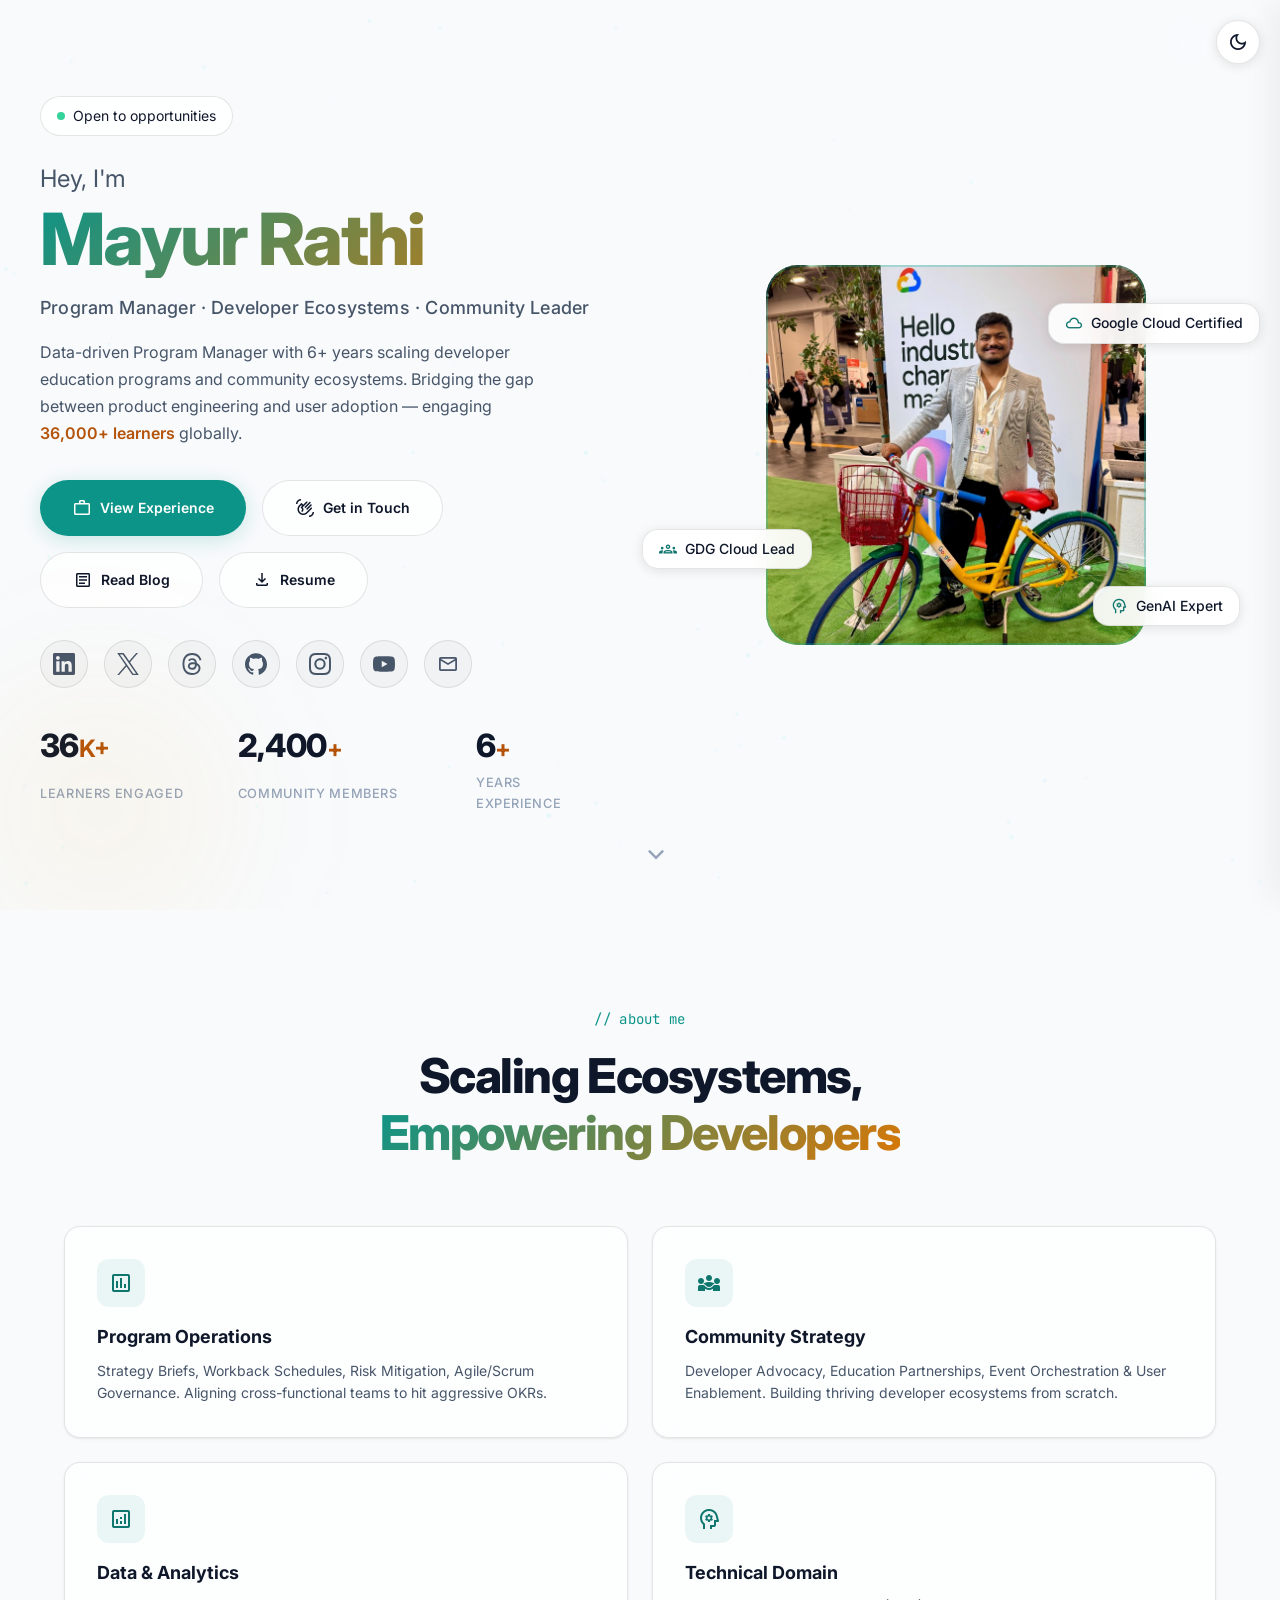
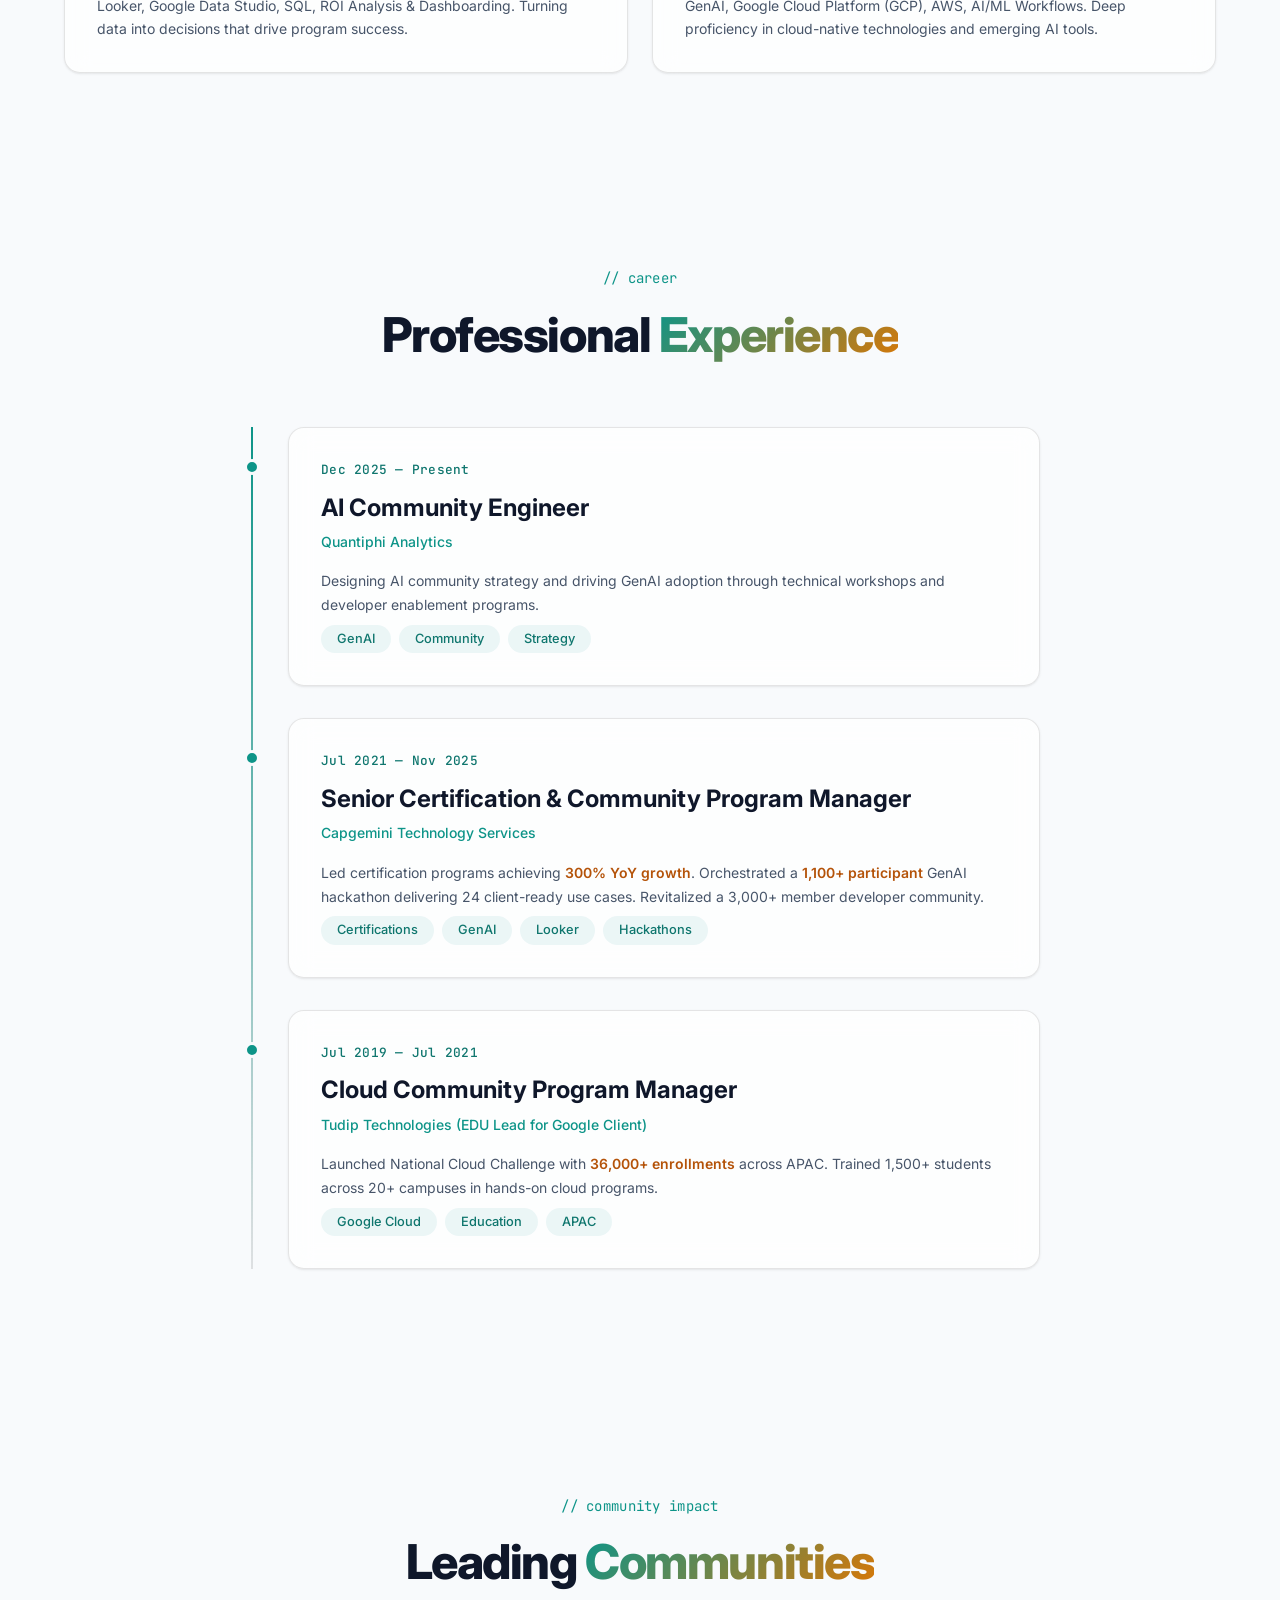
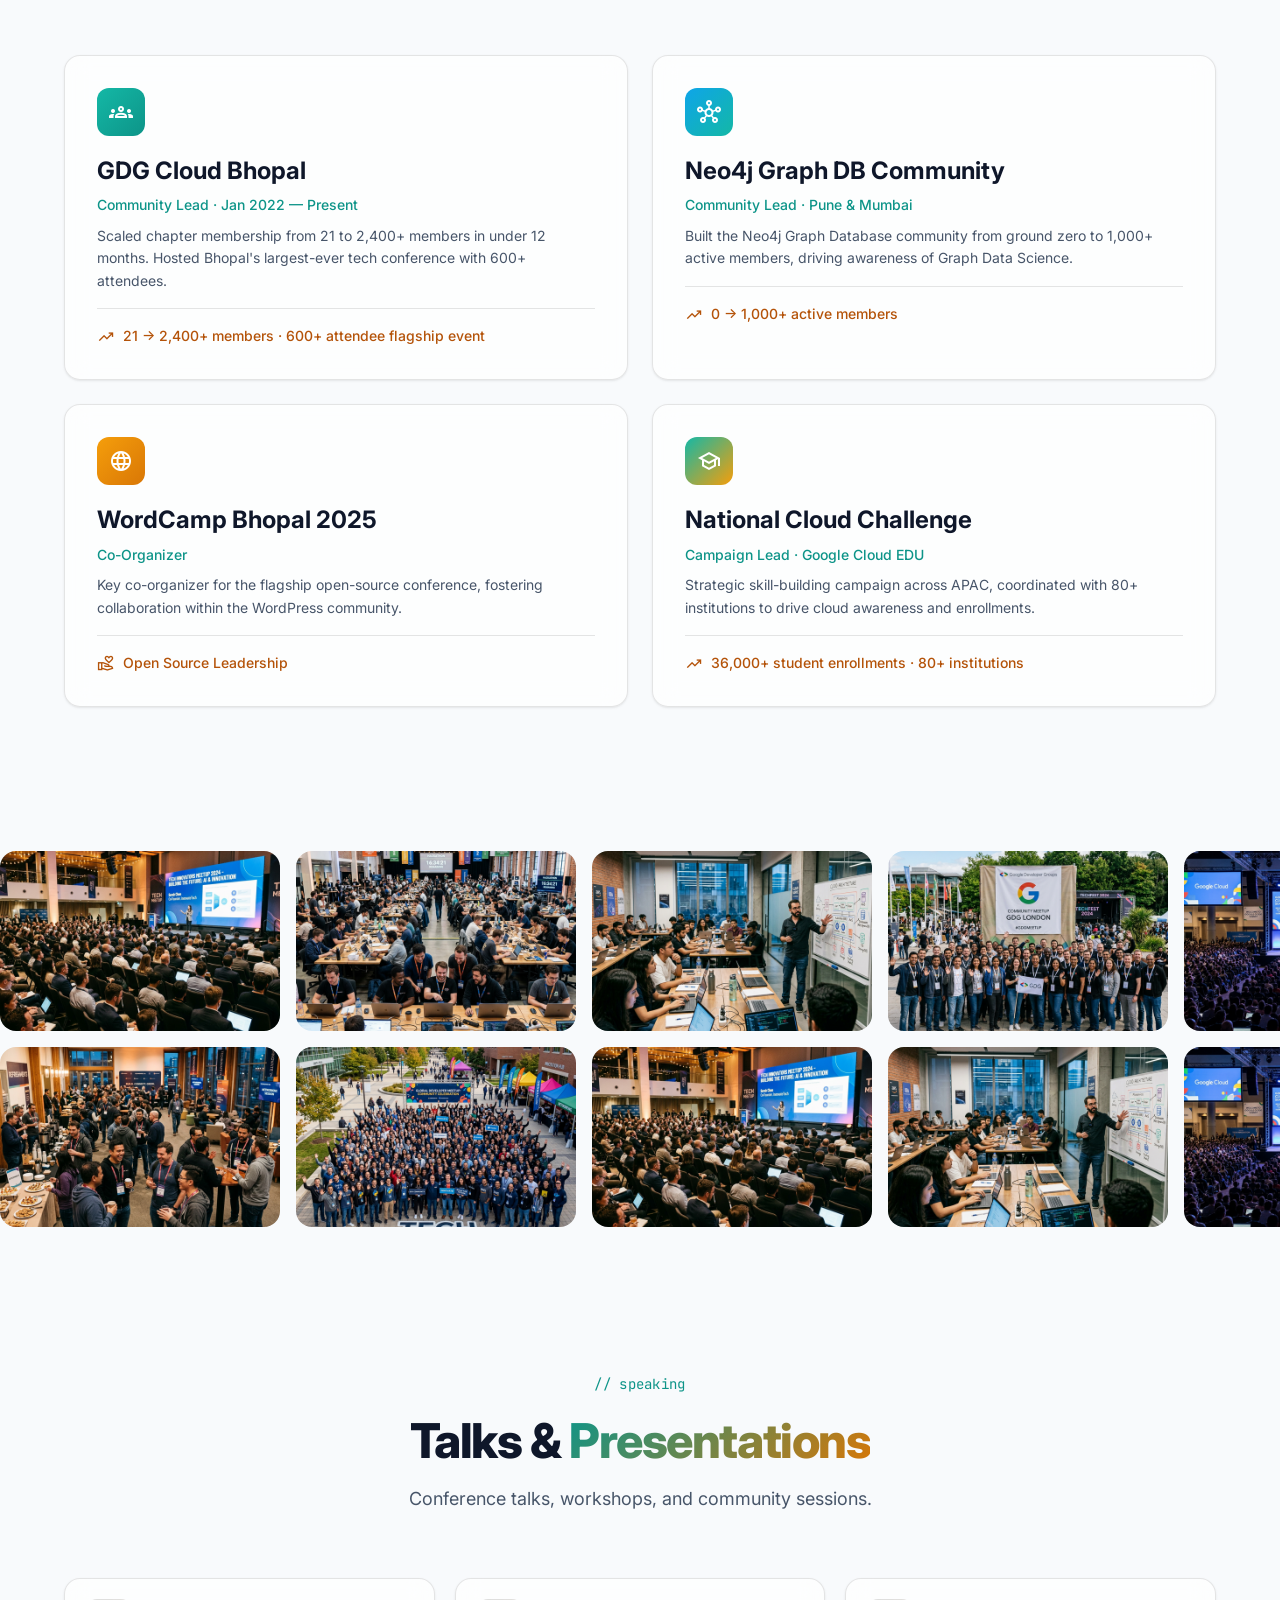
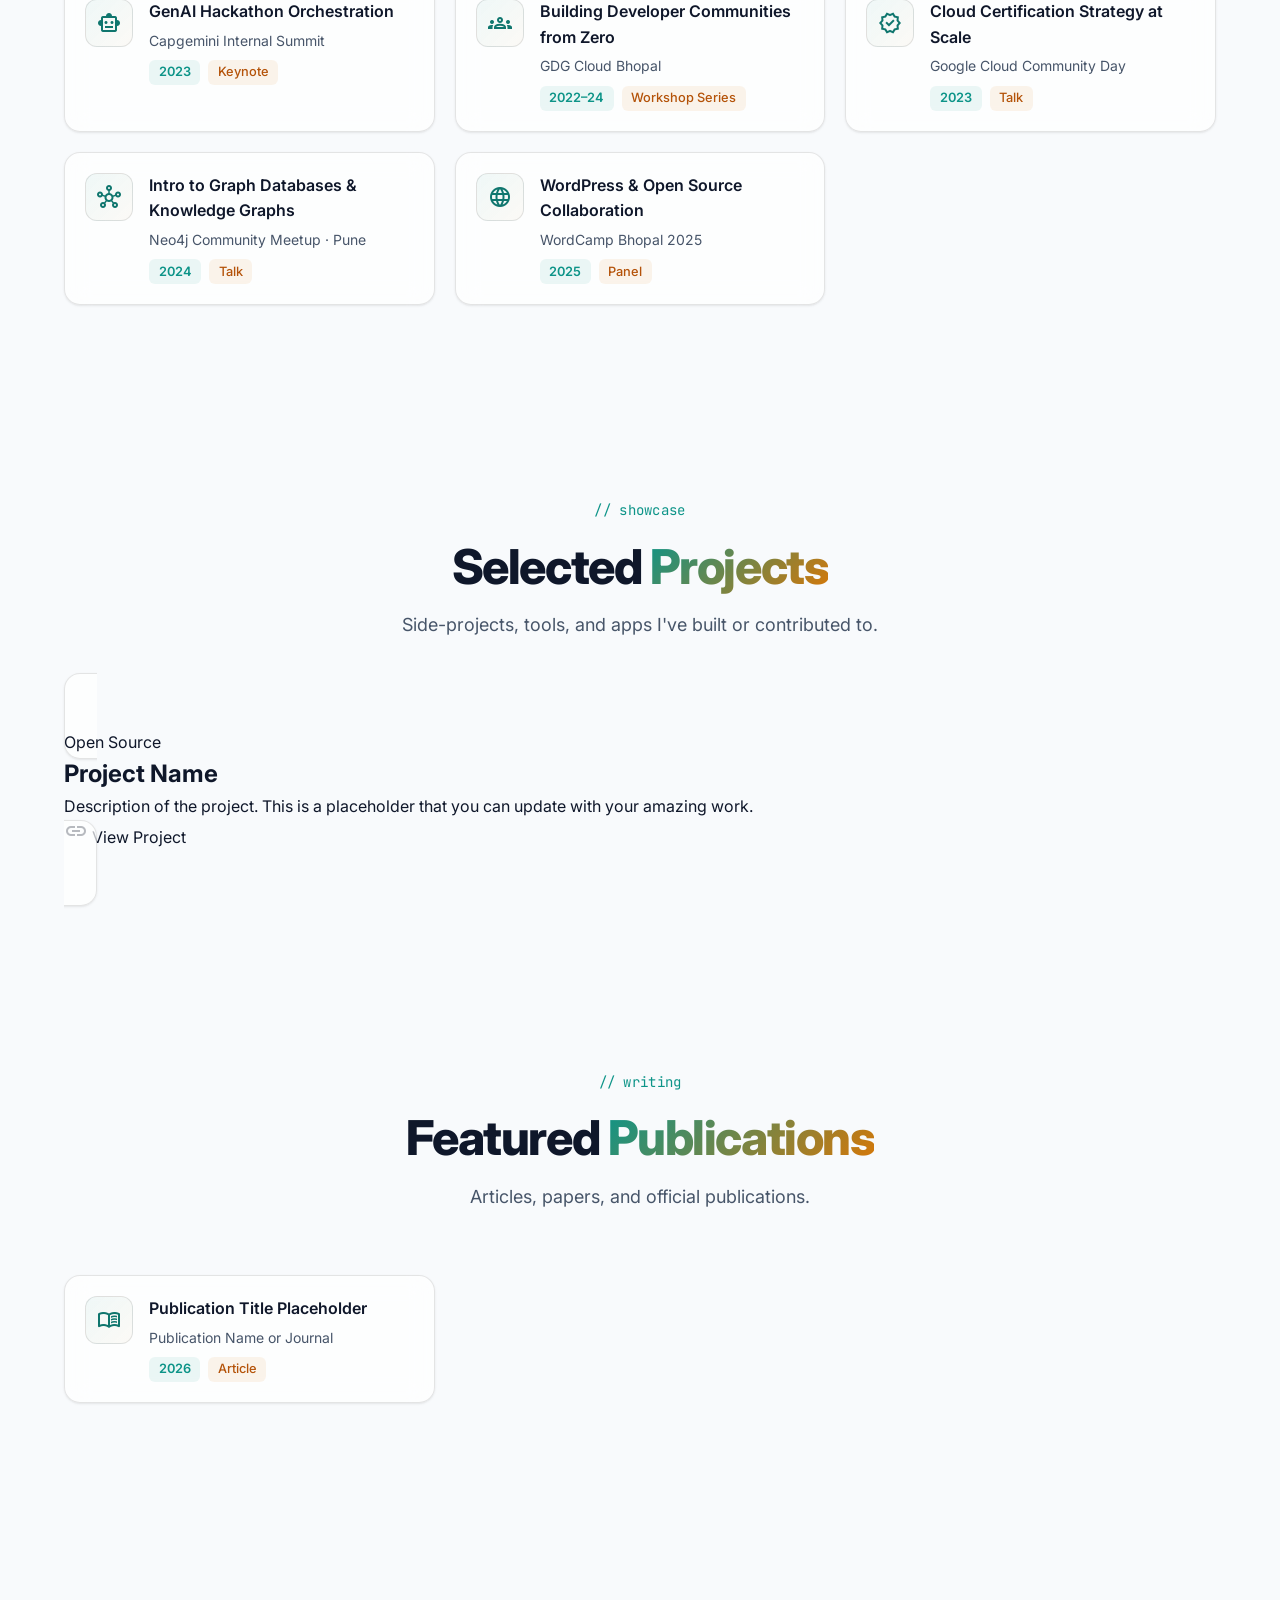
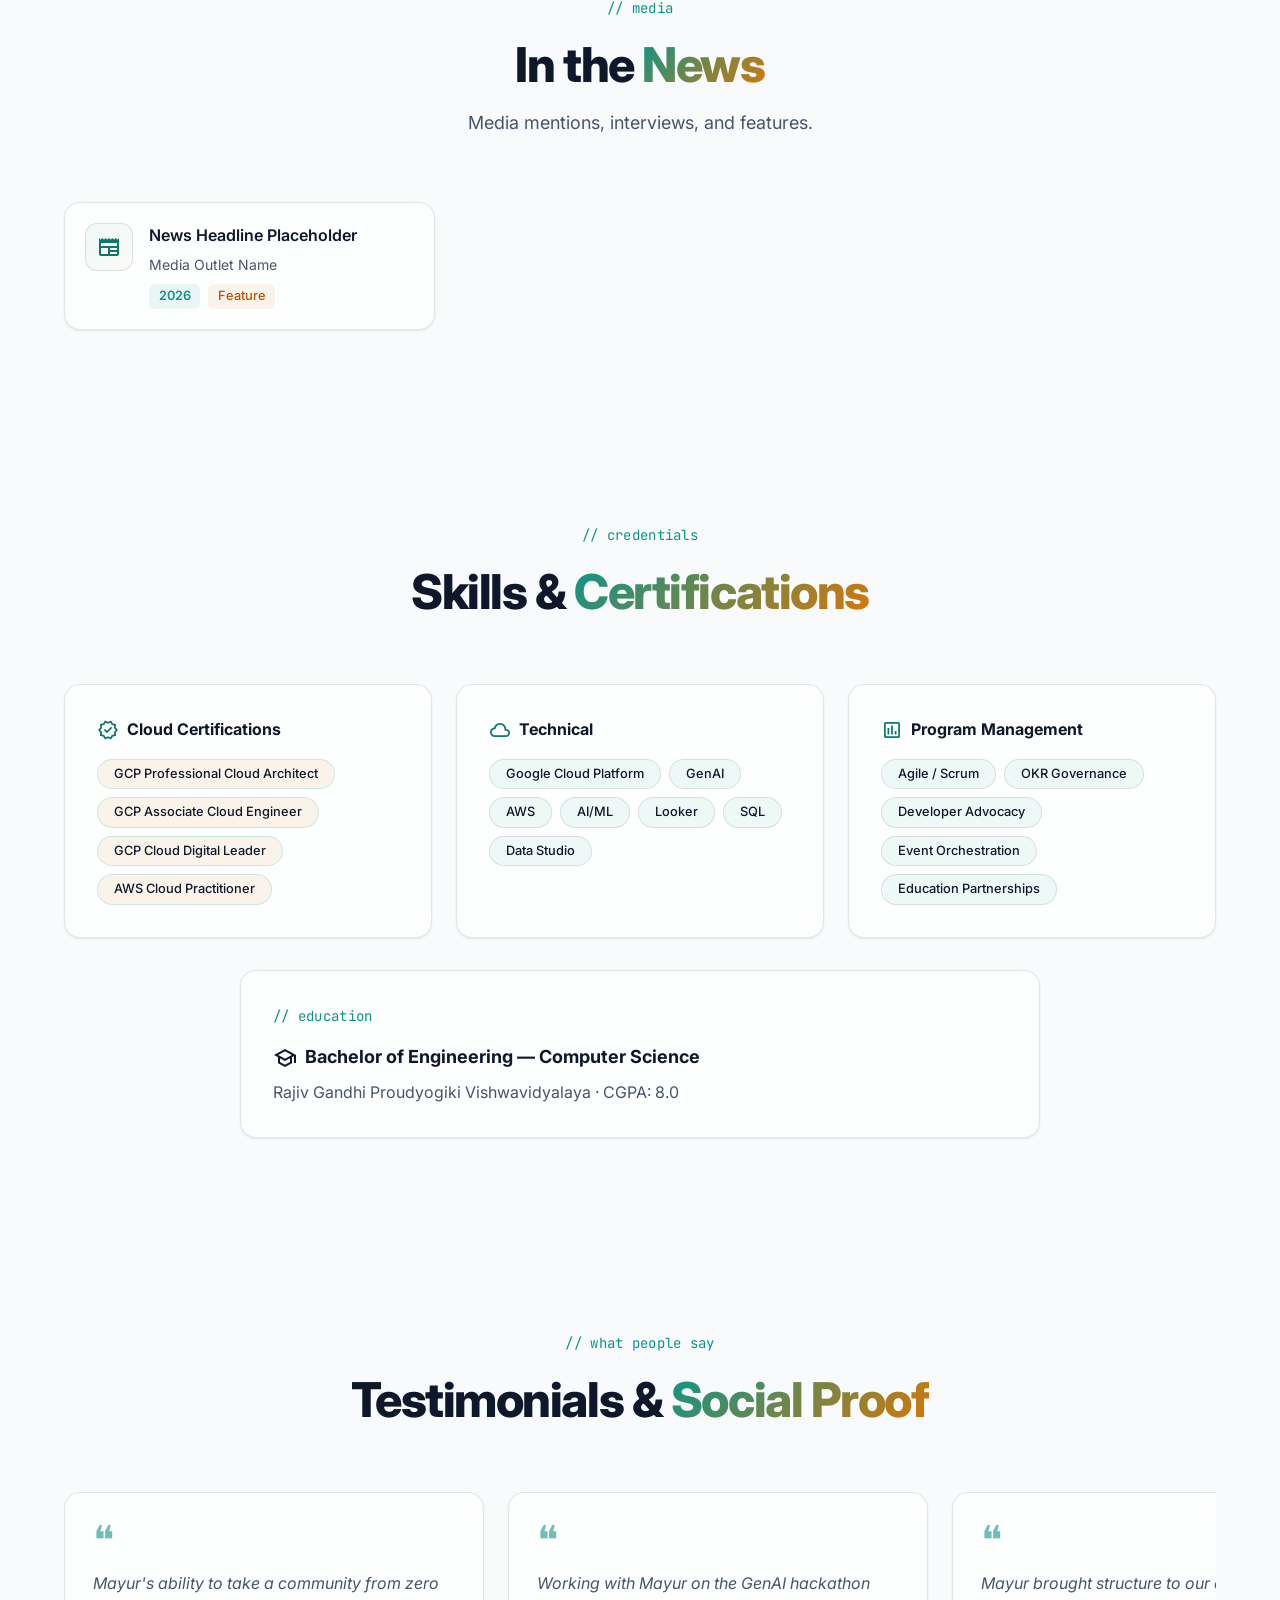
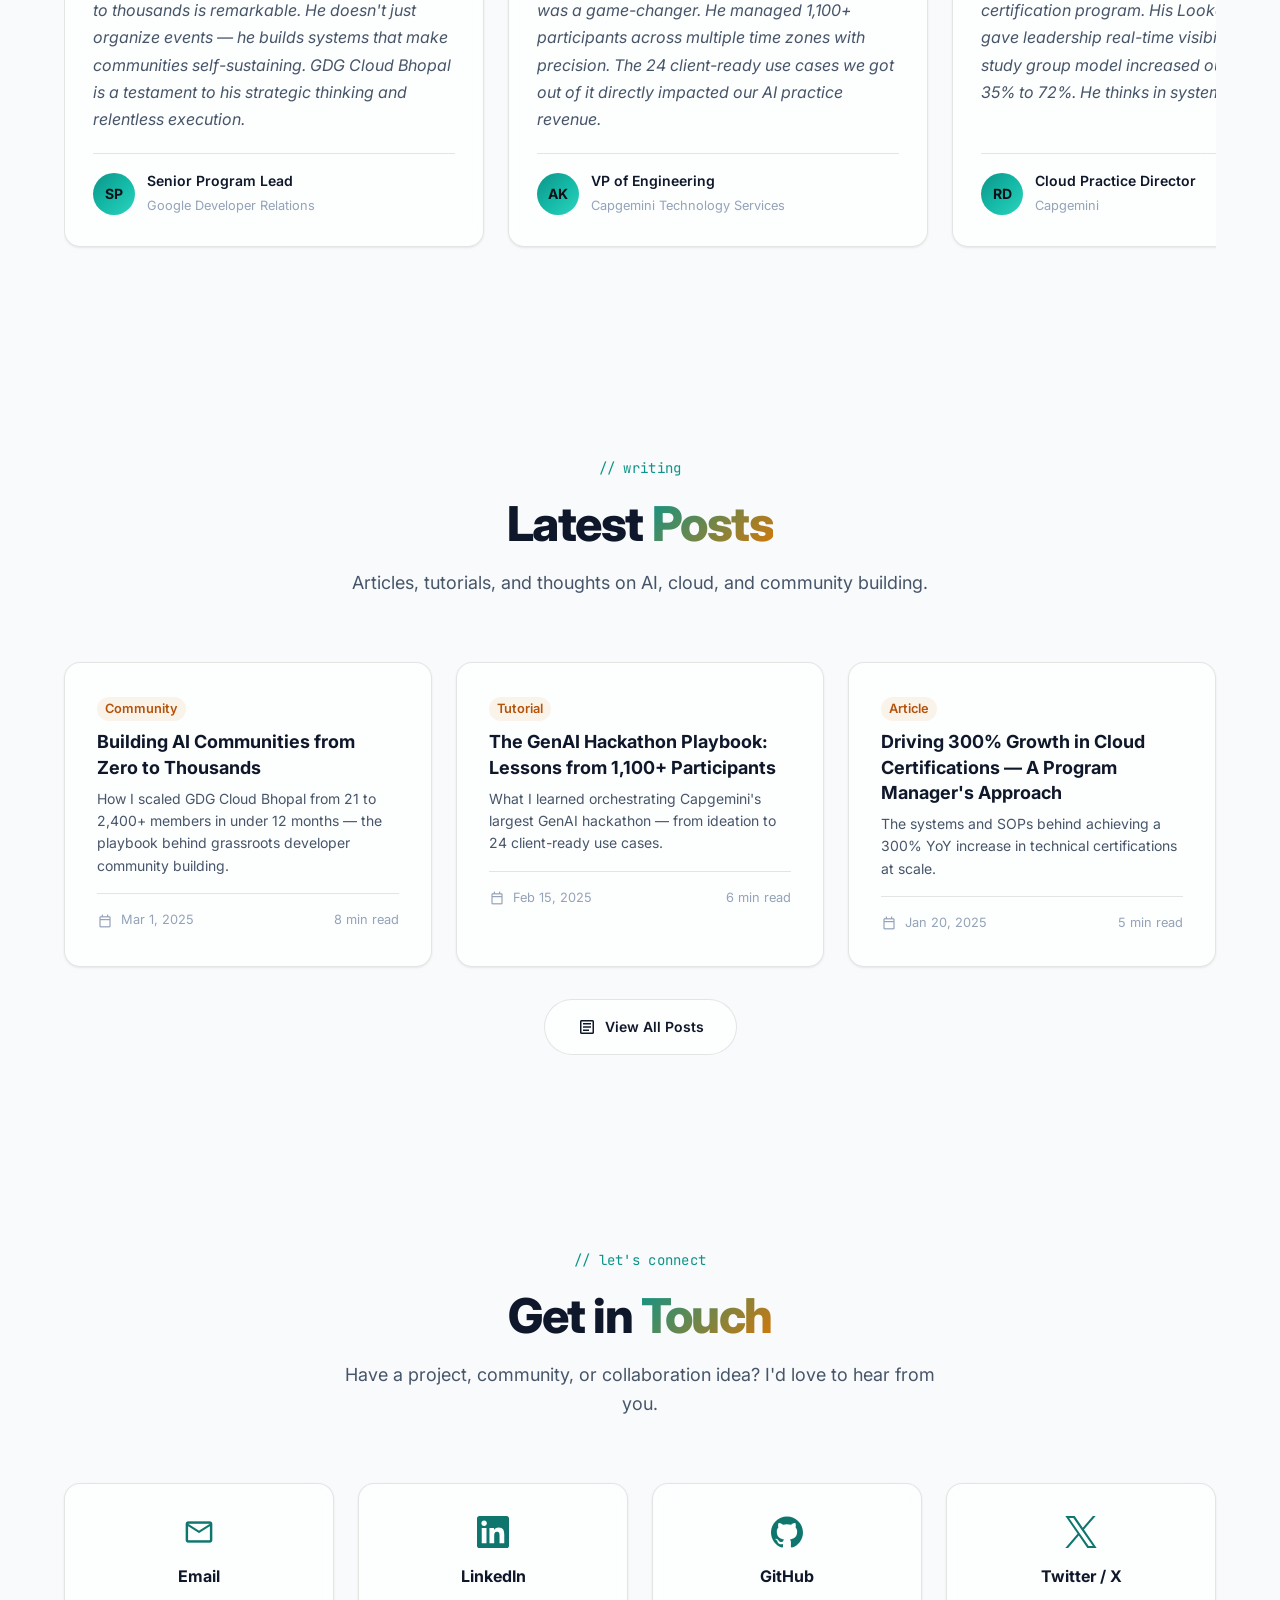
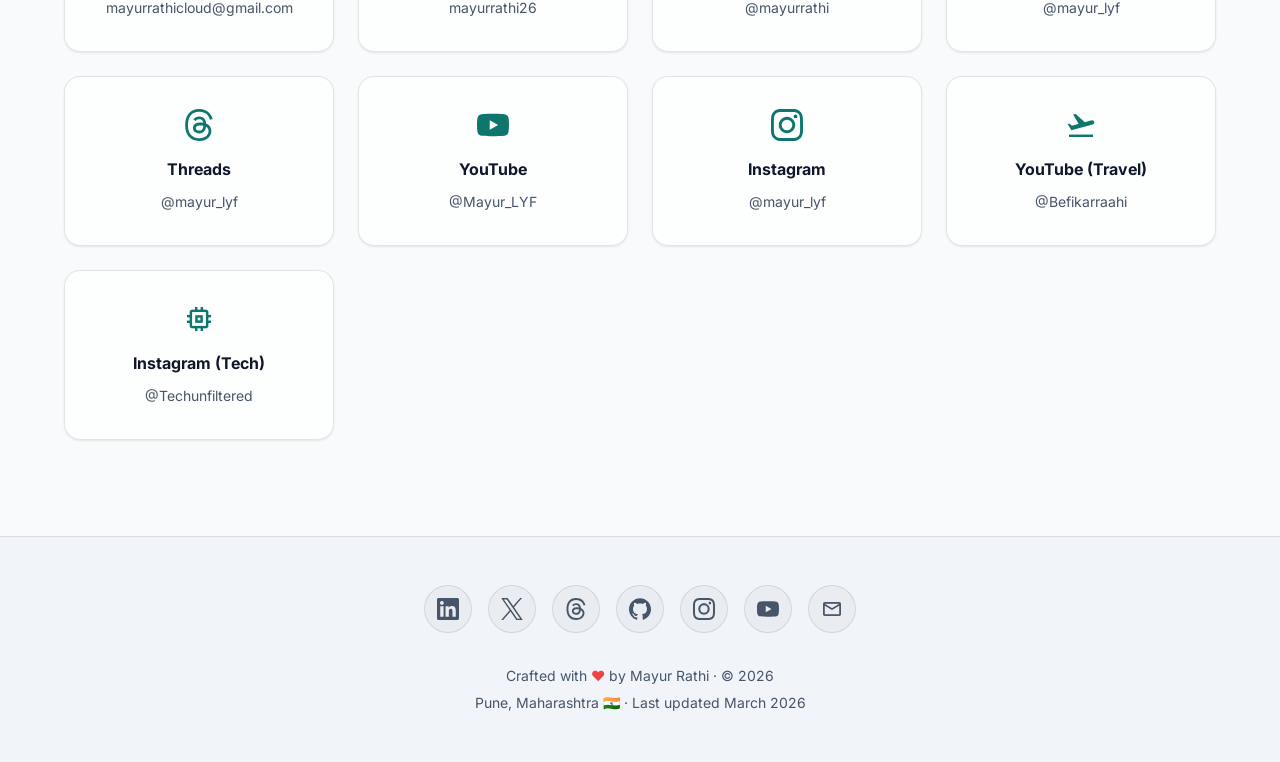
==== commit 7c473229: "fix: remove inline styling from Read Blog button for visibility" ====
--- a/index.html
+++ b/index.html
@@ -379,7 +379,7 @@
                             <span class="material-symbols-outlined">waving_hand</span>
                             Get in Touch
                         </a>
-                        <a href="blog/" class="btn btn-secondary" style="border: 1px solid rgba(255, 255, 255, 0.2); background: rgba(255,255,255,0.05); color: #e2e8f0;">
+                        <a href="blog/" class="btn btn-secondary">
                             <span class="material-symbols-outlined">article</span>
                             Read Blog
                         </a>
